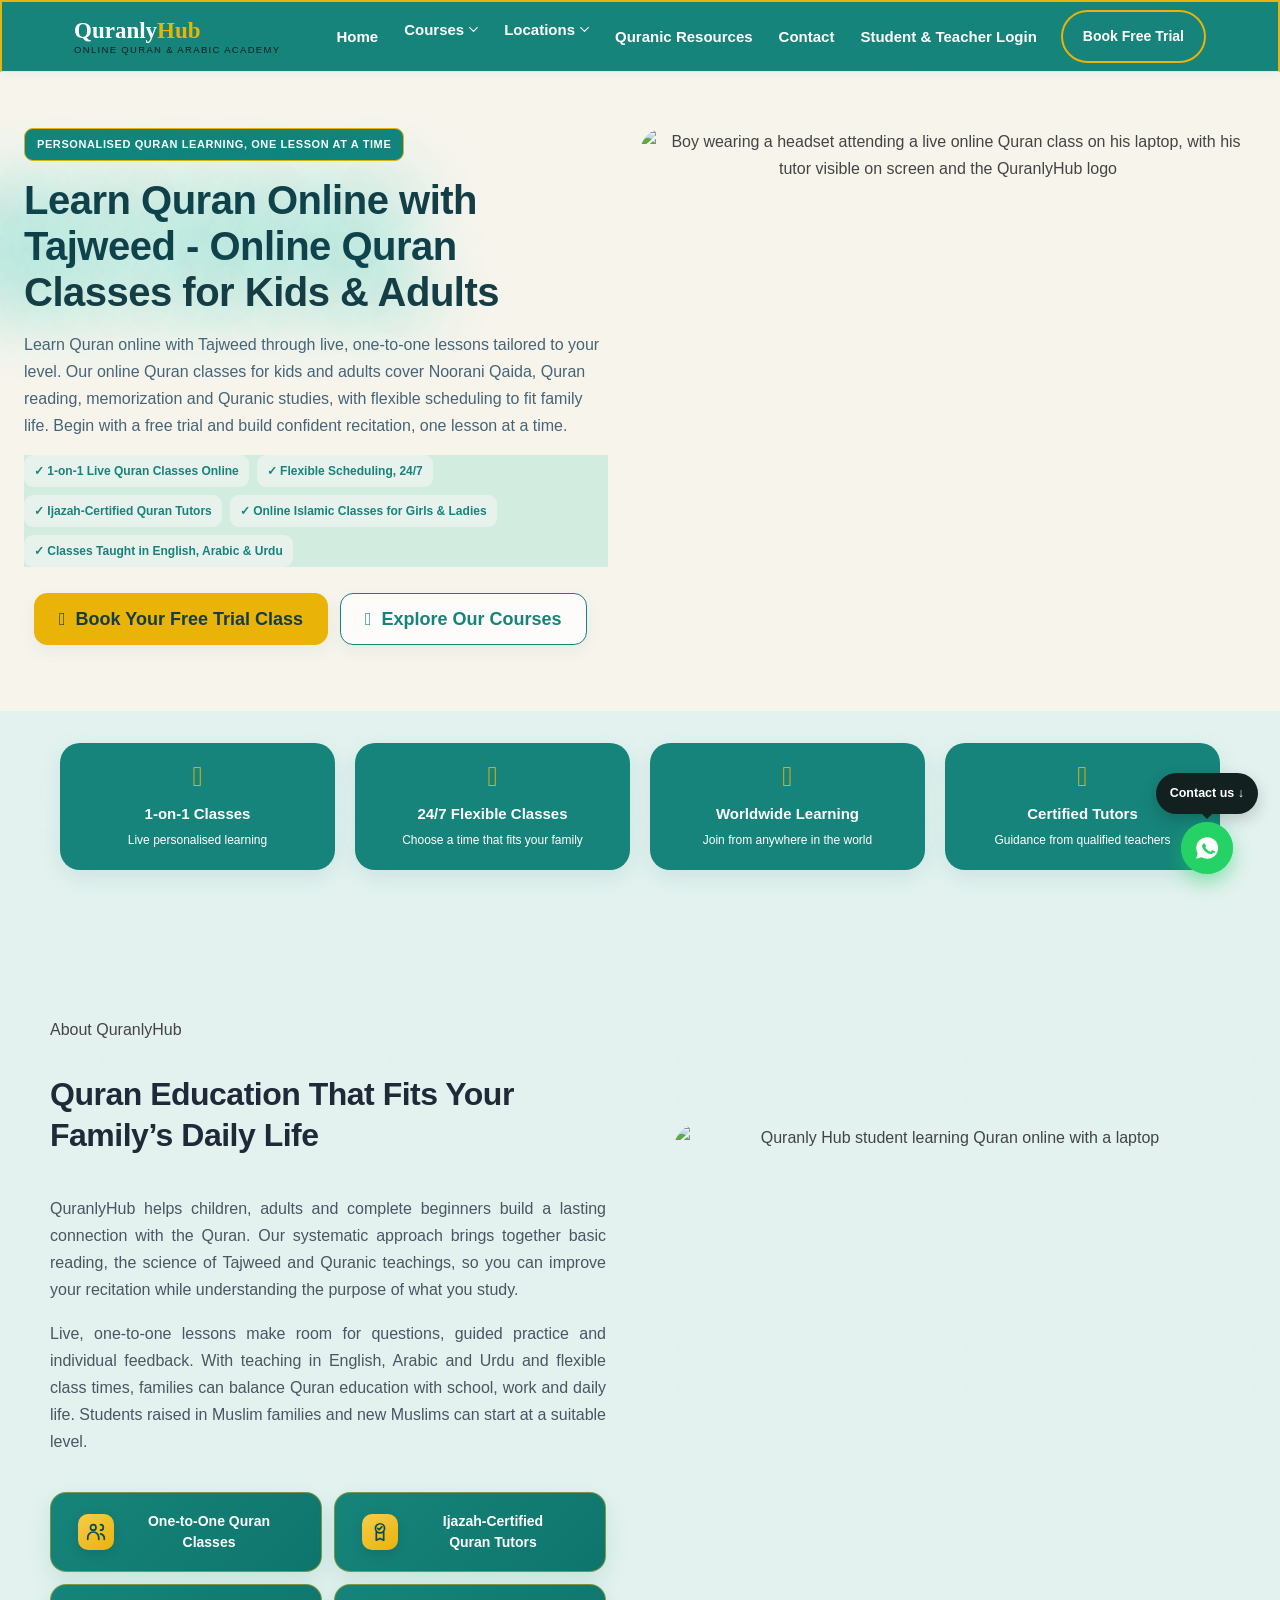
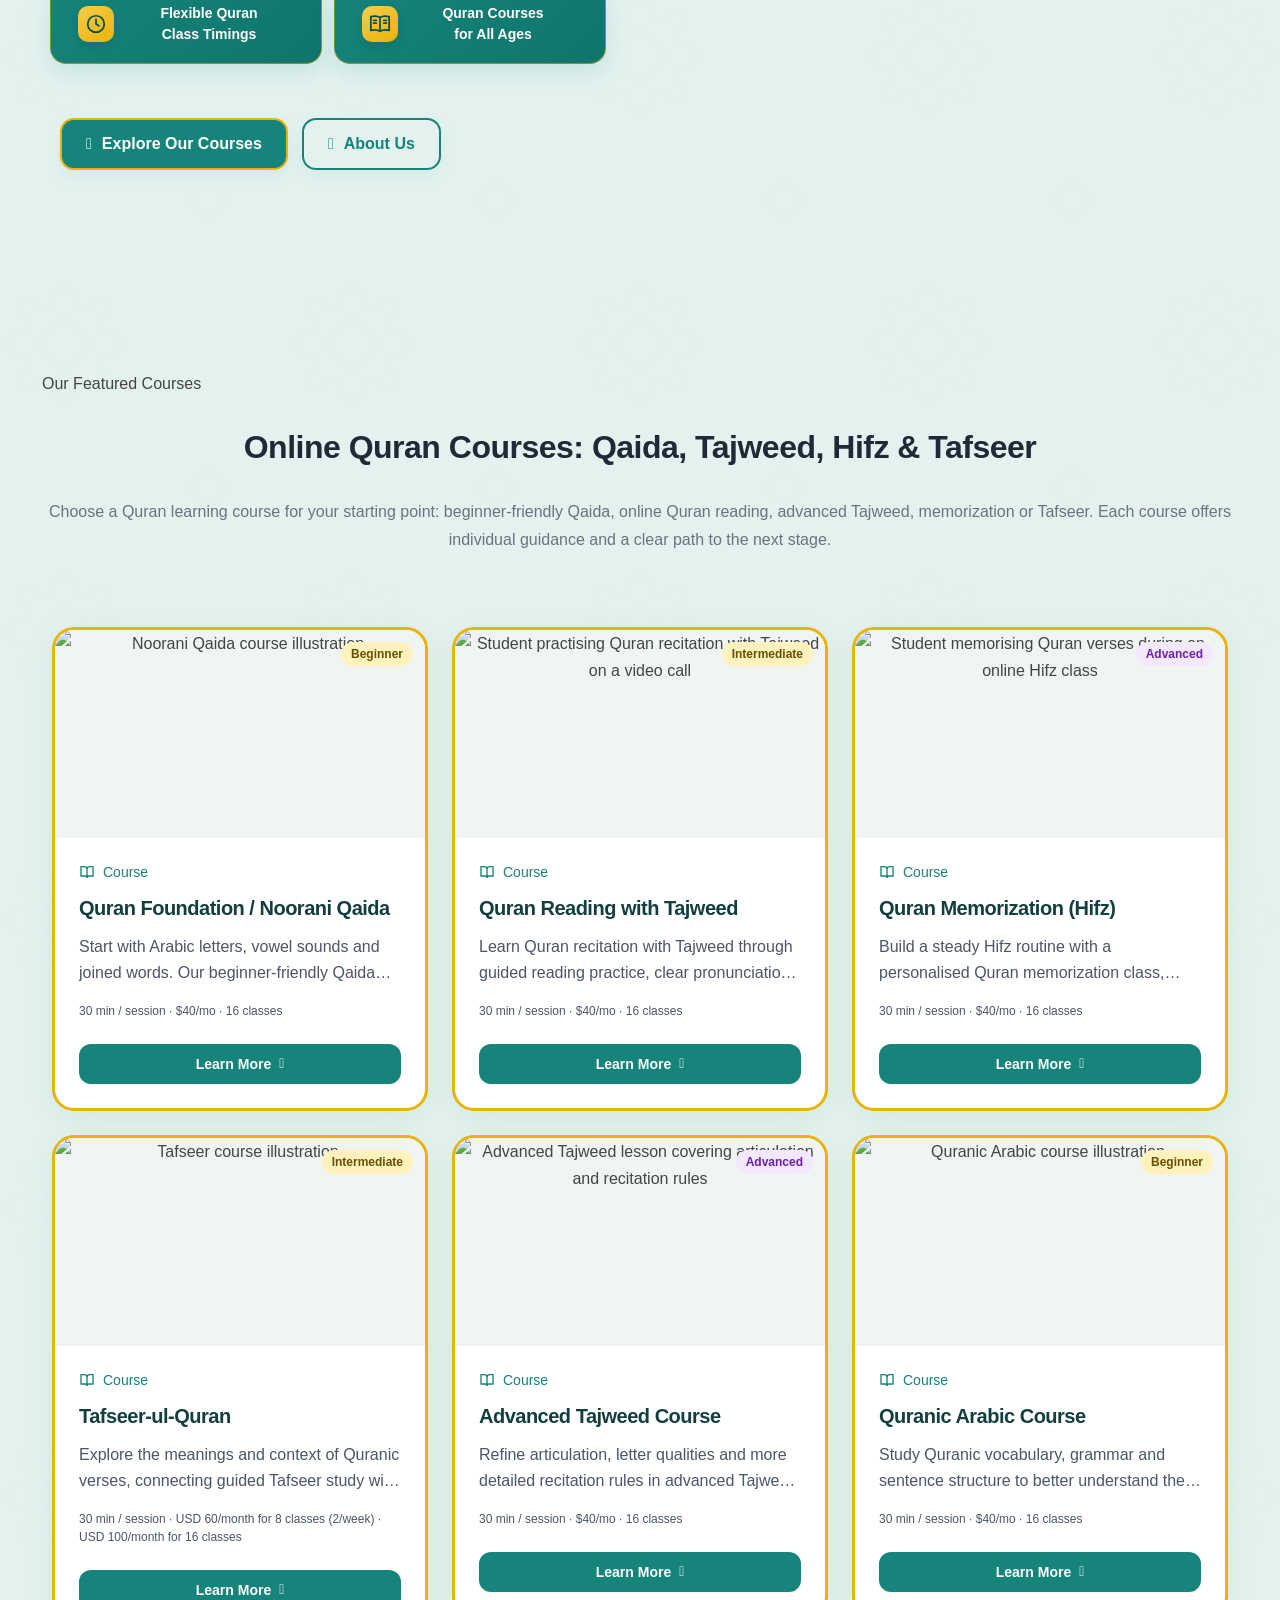
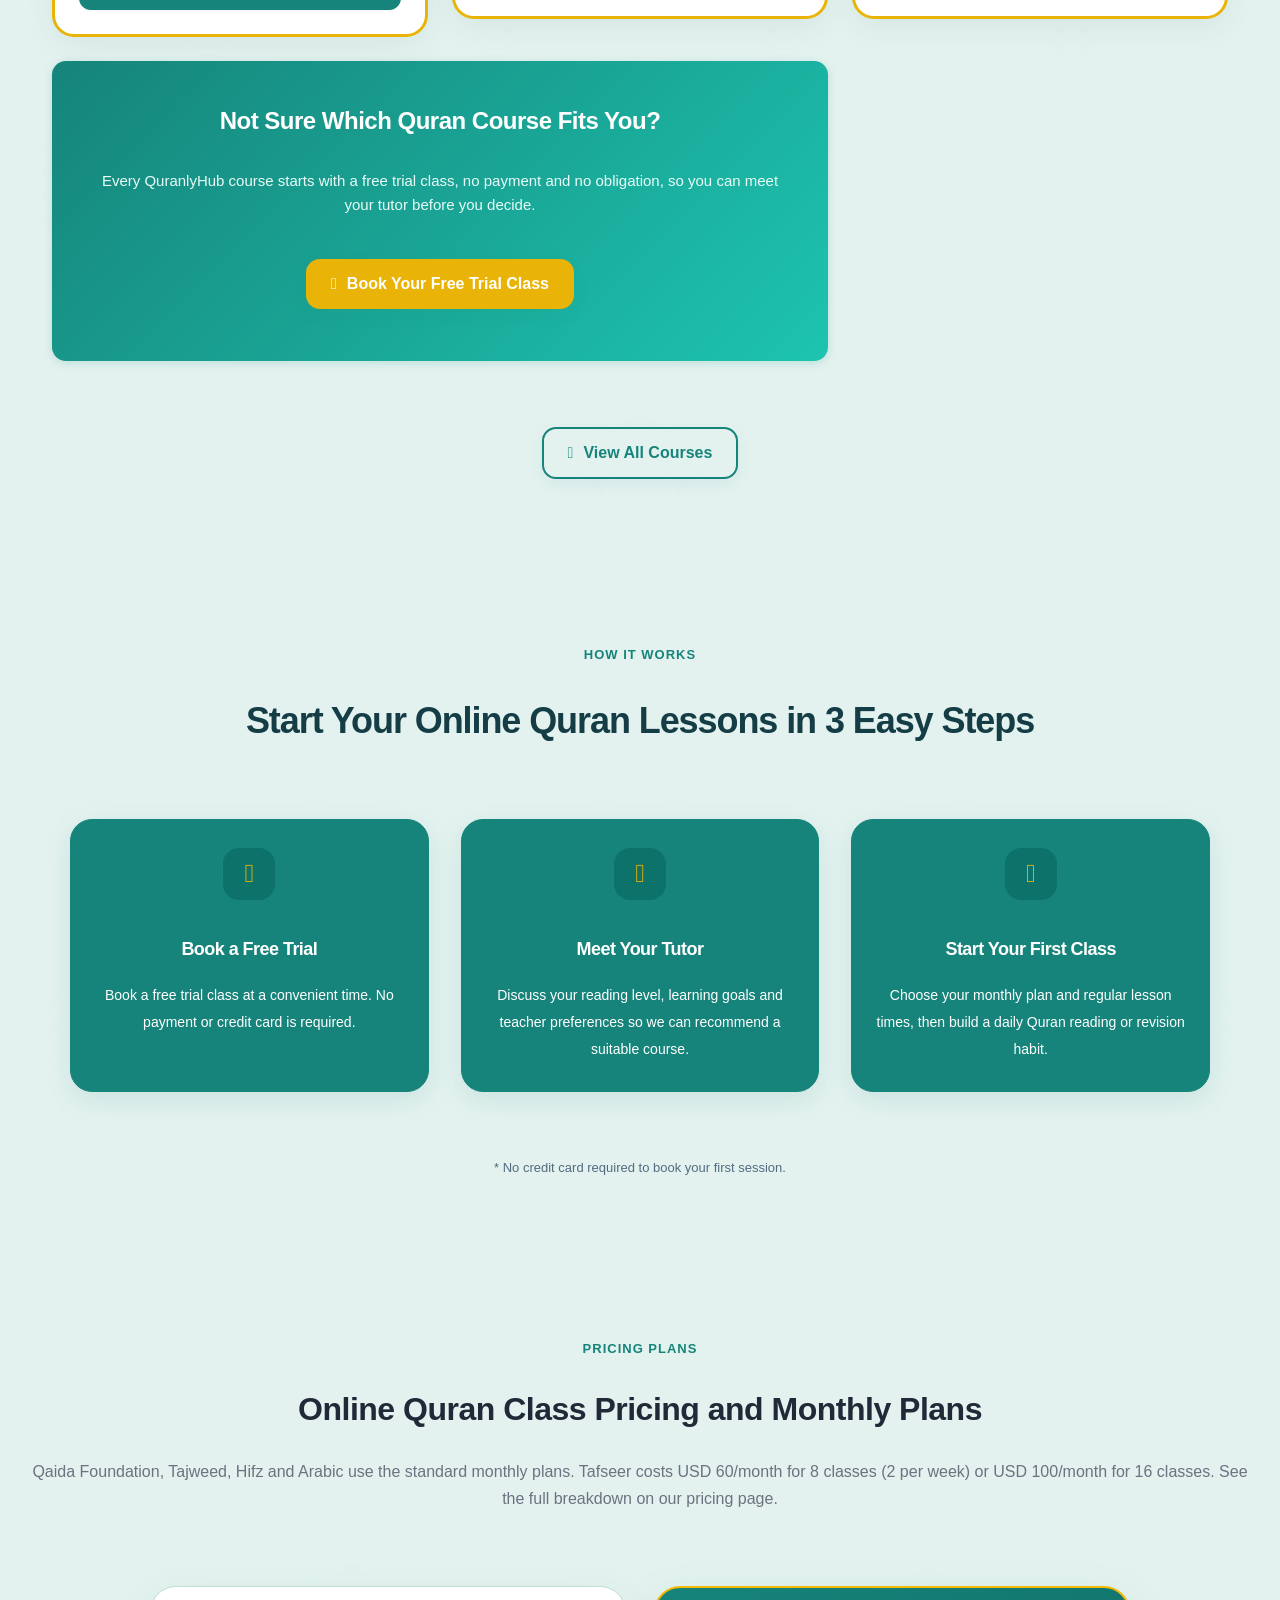
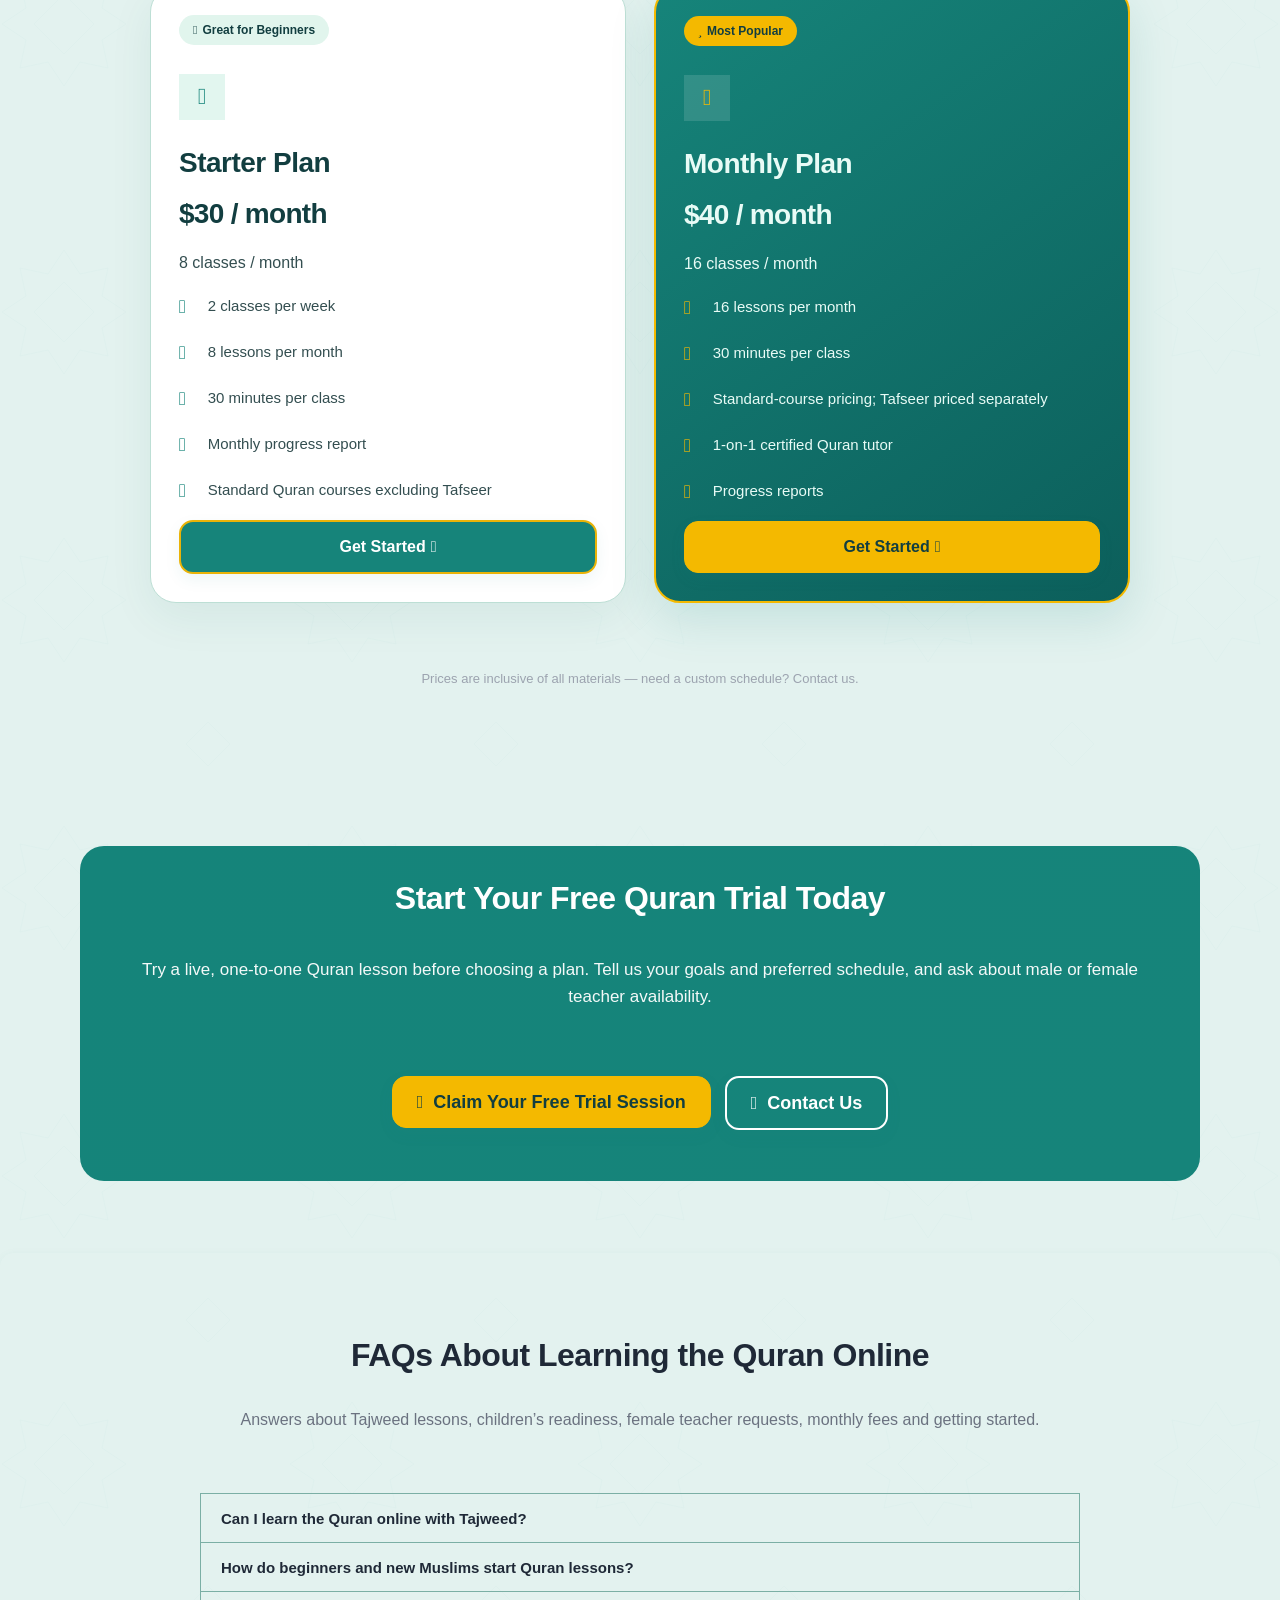
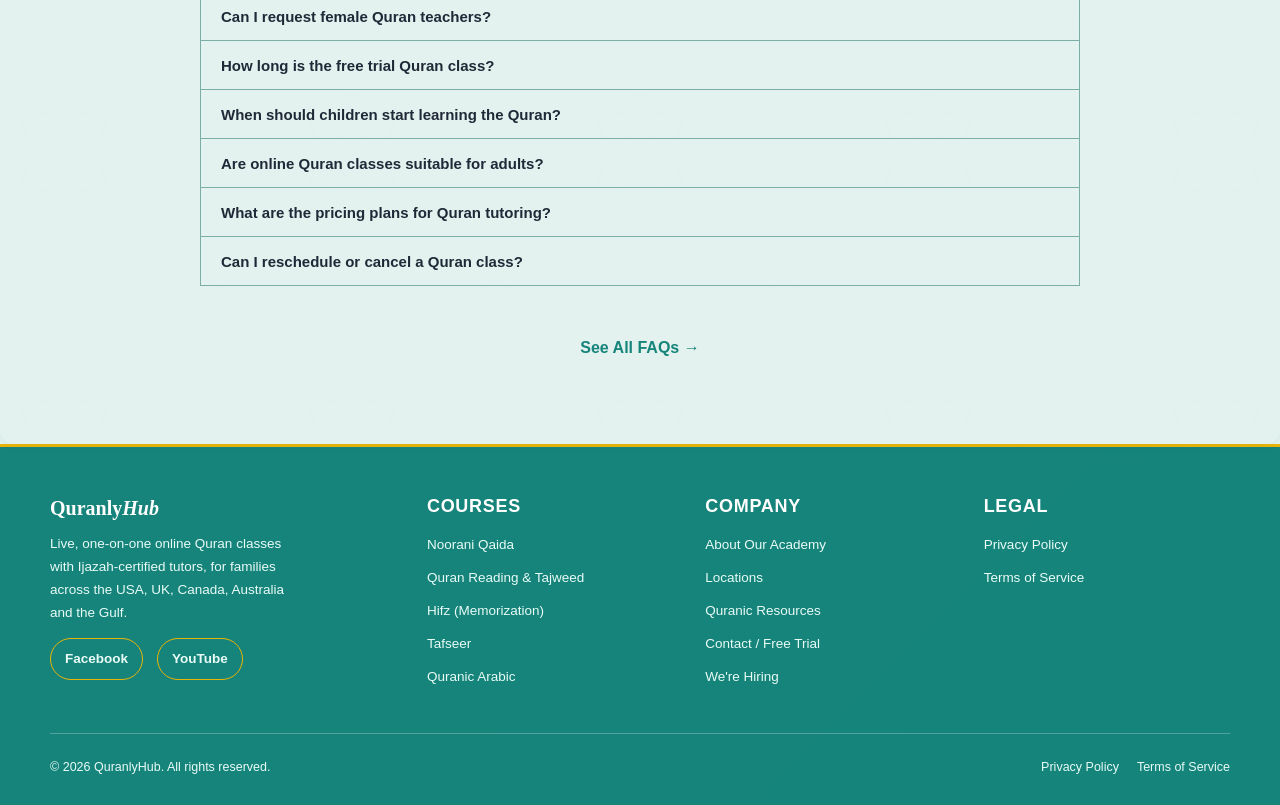
==== public/index.html @ efe5ec07 "Add QuranlyHub website ready for Cloudflare Pages" ====
<!DOCTYPE html><html lang="en-US" prefix="og: https://ogp.me/ns#"><head><meta charset="UTF-8"><link rel="preload" as="font" type="font/woff2" href="https://quranlyhub.com/wp-content/uploads/elementor/google-fonts/fonts/inter-6ab57b19.woff2" crossorigin><link rel="preload" as="font" type="font/woff2" href="https://quranlyhub.com/wp-content/uploads/elementor/google-fonts/fonts/manrope-bcbadccc.woff2" crossorigin><link rel="preload" as="font" type="font/woff2" href="https://quranlyhub.com/wp-content/uploads/elementor/google-fonts/fonts/playfairdisplay-61a96359.woff2" crossorigin><link rel="preconnect" href="https://fonts.googleapis.com">     <title>Learn Quran Online with Tajweed for Kids &amp; Adults | QuranlyHub</title><meta name="description" content="Learn Quran online with Tajweed through live, one-to-one lessons. Our online Quran classes for kids and adults offer flexible times and a free trial."/><meta name="robots" content="noindex, nofollow"/>  <link rel='dns-prefetch' href='//cdn-reach.hostinger.com' />   <link rel="https://api.w.org/" href="https://quranlyhub.com/wp-json/" /><meta name="generator" content="WordPress 7.0.7" /><link rel='shortlink' href='https://quranlyhub.com/' />
   
   <meta name="theme-color" content="#1bb0ce" /><meta name="msapplication-navbutton-color" content="#1bb0ce" /><meta name="apple-mobile-web-app-capable" content="yes"><meta name="apple-mobile-web-app-status-bar-style" content="black-translucent"><meta name="generator" content="Elementor 4.3.5; features: additional_custom_breakpoints; settings: css_print_method-external, google_font-disabled, font_display-swap">  <link rel="icon" href="https://quranlyhub.com/wp-content/uploads/2026/09/cropped-file_00000000810481fb97491a1fa5411663-32x32.png" sizes="32x32" /><link rel="icon" href="https://quranlyhub.com/wp-content/uploads/2026/09/cropped-file_00000000810481fb97491a1fa5411663-192x192.png" sizes="192x192" /><link rel="apple-touch-icon" href="https://quranlyhub.com/wp-content/uploads/2026/09/cropped-file_00000000810481fb97491a1fa5411663-180x180.png" /><meta name="msapplication-TileImage" content="https://quranlyhub.com/wp-content/uploads/2026/09/cropped-file_00000000810481fb97491a1fa5411663-270x270.png" /><meta name="viewport" content="width=device-width, initial-scale=1.0, viewport-fit=cover" /><meta name="theme-color" content="#16847A"><script src="original-interactions.js" defer></script><script src="interactions.js" defer></script><link rel="stylesheet" href="styles.css"></head><body id="top" class="home wp-singular page-template page-template-elementor_canvas page page-id-280 wp-theme-phlox eio-default ally-default elementor-default elementor-template-canvas elementor-kit-5 elementor-page elementor-page-280 phlox aux-dom-unready aux-full-width aux-resp aux-s-fhd aux-top-sticky  aux-page-animation-off"><main id="main"><div data-elementor-type="wp-page" data-elementor-id="280" class="elementor elementor-280"><div class="elementor-element elementor-element-83de953 qh-hero-restored-columns e-flex e-con-boxed e-con e-parent" data-id="83de953" data-element_type="container" data-e-type="container" data-settings="{&quot;background_background&quot;:&quot;classic&quot;}"><div class="e-con-inner"><div class="elementor-element elementor-element-1614e52 e-con-full qh-hero-copy-compact qh-hero-copy-restored e-flex e-con e-child" data-id="1614e52" data-element_type="container" data-e-type="container" data-settings="{&quot;background_background&quot;:&quot;classic&quot;}"><div class="elementor-element elementor-element-fd4e653 qh-eyebrow qh-hero-eyebrow-compact elementor-widget elementor-widget-text-editor" data-id="fd4e653" data-element_type="widget" data-e-type="widget" data-widget_type="text-editor.default"><p>Personalised Quran Learning, One Lesson at a Time</p></div><div class="elementor-element elementor-element-cbb0f34 qh-hero-title elementor-widget elementor-widget-heading" data-id="cbb0f34" data-element_type="widget" data-e-type="widget" data-widget_type="heading.default"><h1 class="elementor-heading-title elementor-size-default">Learn Quran Online with Tajweed - Online Quran Classes for Kids &amp; Adults</h1></div><div class="elementor-element elementor-element-4ddb3b9 qh-hero-description-compact elementor-widget elementor-widget-text-editor" data-id="4ddb3b9" data-element_type="widget" data-e-type="widget" data-widget_type="text-editor.default"><p>Learn Quran online with Tajweed through live, one-to-one lessons tailored to your level. Our online Quran classes for kids and adults cover Noorani Qaida, Quran reading, memorization and Quranic studies, with flexible scheduling to fit family life. Begin with a free trial and build confident recitation, one lesson at a time.</p></div><div class="elementor-element elementor-element-8a84978 qh-hero-perks-restored elementor-widget elementor-widget-text-editor" data-id="8a84978" data-element_type="widget" data-e-type="widget" data-widget_type="text-editor.default"><div class="qh-perks"><span>✓ 1-on-1 Live Quran Classes Online</span><span>✓ Flexible Scheduling, 24/7</span><span>✓ Ijazah-Certified Quran Tutors</span><span>✓ Online Islamic Classes for Girls &amp; Ladies</span><span>✓ Classes Taught in English, Arabic &amp; Urdu</span></div></div><div class="elementor-element elementor-element-2babbb9 e-con-full e-flex e-con e-child" data-id="2babbb9" data-element_type="container" data-e-type="container"><div class="elementor-element elementor-element-5ebcd3d elementor-mobile-align-justify qh-modern-button qh-gold-button elementor-mobile-align-justify elementor-widget elementor-widget-button" data-id="5ebcd3d" data-element_type="widget" data-e-type="widget" data-widget_type="button.default">
<a class="elementor-button elementor-button-link elementor-size-lg" href="#free-trial">
<span class="elementor-button-content-wrapper">
<span class="elementor-button-icon">
<i aria-hidden="true" class="fas fa-calendar-check"></i>			</span>
<span class="elementor-button-text">Book Your Free Trial Class</span>
</span>
</a></div><div class="elementor-element elementor-element-0a3eef4 elementor-mobile-align-justify qh-modern-button qh-outline-button elementor-mobile-align-justify elementor-widget elementor-widget-button" data-id="0a3eef4" data-element_type="widget" data-e-type="widget" data-widget_type="button.default">
<a class="elementor-button elementor-button-link elementor-size-lg" href="#courses">
<span class="elementor-button-content-wrapper">
<span class="elementor-button-icon">
<i aria-hidden="true" class="fas fa-book-open"></i>			</span>
<span class="elementor-button-text">Explore Our Courses</span>
</span>
</a></div></div></div><div class="elementor-element elementor-element-97e49a8 e-con-full qh-hero-image-restored e-flex e-con e-child" data-id="97e49a8" data-element_type="container" data-e-type="container" data-settings="{&quot;background_background&quot;:&quot;classic&quot;}"><div class="elementor-element elementor-element-1f15a33 elementor-widget elementor-widget-image" data-id="1f15a33" data-element_type="widget" data-e-type="widget" data-widget_type="image.default">
<img fetchpriority="high" width="1024" height="1024" src="https://quranlyhub.com/wp-content/uploads/2026/08/home-hero-quranlyhub-online-quran-academy-1024x1024.webp" class="attachment-large size-large wp-image-480" alt="Boy wearing a headset attending a live online Quran class on his laptop, with his tutor visible on screen and the QuranlyHub logo" srcset="https://quranlyhub.com/wp-content/uploads/2026/08/home-hero-quranlyhub-online-quran-academy-1024x1024.webp 1024w, https://quranlyhub.com/wp-content/uploads/2026/08/home-hero-quranlyhub-online-quran-academy-300x300.webp 300w, https://quranlyhub.com/wp-content/uploads/2026/08/home-hero-quranlyhub-online-quran-academy-150x150.webp 150w, https://quranlyhub.com/wp-content/uploads/2026/08/home-hero-quranlyhub-online-quran-academy-768x768.webp 768w" sizes="(max-width: 1024px) 100vw, 1024px" data-no-lazy="1" loading="eager" fetchpriority="high" decoding="async" /></div></div></div></div><div class="elementor-element elementor-element-26e7386 e-con-full qh-sky-section qh-sky-benefits qh-home-sky-backdrop qh-refined-canvas e-flex e-con e-parent" data-id="26e7386" data-element_type="container" data-e-type="container" data-settings="{&quot;background_background&quot;:&quot;classic&quot;}"><div class="elementor-element elementor-element-a400dd1 e-flex e-con-boxed e-con e-child" data-id="a400dd1" data-element_type="container" data-e-type="container"><div class="e-con-inner"><div class="elementor-element elementor-element-2f46fea e-con-full qh-sky-benefit e-flex e-con e-child" data-id="2f46fea" data-element_type="container" data-e-type="container" data-settings="{&quot;background_background&quot;:&quot;classic&quot;}"><div class="elementor-element elementor-element-bb280010 qh-sky-benefit-icon elementor-view-default elementor-position-block-start elementor-mobile-position-block-start elementor-widget elementor-widget-icon-box" data-id="bb280010" data-element_type="widget" data-e-type="widget" data-widget_type="icon-box.default"><div class="elementor-icon-box-wrapper"><div class="elementor-icon-box-icon">
<span  class="elementor-icon">
<i aria-hidden="true" class="far fa-user"></i>				</span></div><div class="elementor-icon-box-content"><div class="elementor-icon-box-title">
<span  >
1-on-1 Classes						</span></div><p class="elementor-icon-box-description">
Live personalised learning</p></div></div></div></div><div class="elementor-element elementor-element-2e037f9 e-con-full qh-sky-benefit e-flex e-con e-child" data-id="2e037f9" data-element_type="container" data-e-type="container" data-settings="{&quot;background_background&quot;:&quot;classic&quot;}"><div class="elementor-element elementor-element-bb280011 qh-sky-benefit-icon elementor-view-default elementor-position-block-start elementor-mobile-position-block-start elementor-widget elementor-widget-icon-box" data-id="bb280011" data-element_type="widget" data-e-type="widget" data-widget_type="icon-box.default"><div class="elementor-icon-box-wrapper"><div class="elementor-icon-box-icon">
<span  class="elementor-icon">
<i aria-hidden="true" class="far fa-clock"></i>				</span></div><div class="elementor-icon-box-content"><div class="elementor-icon-box-title">
<span  >
24/7 Flexible Classes						</span></div><p class="elementor-icon-box-description">
Choose a time that fits your family</p></div></div></div></div><div class="elementor-element elementor-element-e84fef7 e-con-full qh-sky-benefit e-flex e-con e-child" data-id="e84fef7" data-element_type="container" data-e-type="container" data-settings="{&quot;background_background&quot;:&quot;classic&quot;}"><div class="elementor-element elementor-element-bb280012 qh-sky-benefit-icon elementor-view-default elementor-position-block-start elementor-mobile-position-block-start elementor-widget elementor-widget-icon-box" data-id="bb280012" data-element_type="widget" data-e-type="widget" data-widget_type="icon-box.default"><div class="elementor-icon-box-wrapper"><div class="elementor-icon-box-icon">
<span  class="elementor-icon">
<i aria-hidden="true" class="fas fa-globe"></i>				</span></div><div class="elementor-icon-box-content"><div class="elementor-icon-box-title">
<span  >
Worldwide Learning						</span></div><p class="elementor-icon-box-description">
Join from anywhere in the world</p></div></div></div></div><div class="elementor-element elementor-element-da02a26 e-con-full qh-sky-benefit e-flex e-con e-child" data-id="da02a26" data-element_type="container" data-e-type="container" data-settings="{&quot;background_background&quot;:&quot;classic&quot;}"><div class="elementor-element elementor-element-bb280013 qh-sky-benefit-icon elementor-view-default elementor-position-block-start elementor-mobile-position-block-start elementor-widget elementor-widget-icon-box" data-id="bb280013" data-element_type="widget" data-e-type="widget" data-widget_type="icon-box.default"><div class="elementor-icon-box-wrapper"><div class="elementor-icon-box-icon">
<span  class="elementor-icon">
<i aria-hidden="true" class="fas fa-award"></i>				</span></div><div class="elementor-icon-box-content"><div class="elementor-icon-box-title">
<span  >
Certified Tutors						</span></div><p class="elementor-icon-box-description">
Guidance from qualified teachers</p></div></div></div></div></div></div></div><div class="elementor-element elementor-element-ab5d9fa e-con-full qh-home-sky-backdrop qh-refined-canvas e-flex e-con e-parent" data-id="ab5d9fa" data-element_type="container" data-e-type="container" id="about" data-settings="{&quot;background_background&quot;:&quot;classic&quot;}"><div class="elementor-element elementor-element-b3f5336 e-flex e-con-boxed e-con e-child" data-id="b3f5336" data-element_type="container" data-e-type="container"><div class="e-con-inner"><div class="elementor-element elementor-element-6e6d540 e-flex e-con-boxed e-con e-child" data-id="6e6d540" data-element_type="container" data-e-type="container"><div class="e-con-inner"><div class="elementor-element elementor-element-ca35481 e-con-full e-flex e-con e-child" data-id="ca35481" data-element_type="container" data-e-type="container"><div class="elementor-element elementor-element-5be04b1 elementor-widget elementor-widget-text-editor" data-id="5be04b1" data-element_type="widget" data-e-type="widget" data-widget_type="text-editor.default">
About QuranlyHub</div><div class="elementor-element elementor-element-4cda46e elementor-widget elementor-widget-heading" data-id="4cda46e" data-element_type="widget" data-e-type="widget" data-widget_type="heading.default"><h2 class="elementor-heading-title elementor-size-default">Quran Education That Fits Your Family’s Daily Life</h2></div><div class="elementor-element elementor-element-7627eb3 elementor-widget elementor-widget-text-editor" data-id="7627eb3" data-element_type="widget" data-e-type="widget" data-widget_type="text-editor.default"><p>QuranlyHub helps children, adults and complete beginners build a lasting connection with the Quran. Our systematic approach brings together basic reading, the science of Tajweed and Quranic teachings, so you can improve your recitation while understanding the purpose of what you study.</p><p>Live, one-to-one lessons make room for questions, guided practice and individual feedback. With teaching in English, Arabic and Urdu and flexible class times, families can balance Quran education with school, work and daily life. Students raised in Muslim families and new Muslims can start at a suitable level.</p></div><div class="elementor-element elementor-element-ea434cc qh-about-perks elementor-icon-list--layout-traditional elementor-list-item-link-full_width elementor-widget elementor-widget-icon-list" data-id="ea434cc" data-element_type="widget" data-e-type="widget" data-widget_type="icon-list.default"><ul class="elementor-icon-list-items"><li class="elementor-icon-list-item">
<span class="elementor-icon-list-icon">
<i aria-hidden="true" class="fas fa-user-friends"></i>						</span>
<span class="elementor-icon-list-text">One-to-One Quran<br>Classes</span></li><li class="elementor-icon-list-item">
<span class="elementor-icon-list-icon">
<i aria-hidden="true" class="fas fa-award"></i>						</span>
<span class="elementor-icon-list-text">Ijazah-Certified<br>Quran Tutors</span></li><li class="elementor-icon-list-item">
<span class="elementor-icon-list-icon">
<i aria-hidden="true" class="far fa-clock"></i>						</span>
<span class="elementor-icon-list-text">Flexible Quran<br>Class Timings</span></li><li class="elementor-icon-list-item">
<span class="elementor-icon-list-icon">
<i aria-hidden="true" class="fas fa-book-open"></i>						</span>
<span class="elementor-icon-list-text">Quran Courses<br>for All Ages</span></li></ul></div><div class="elementor-element elementor-element-c51fc7b e-flex e-con-boxed e-con e-child" data-id="c51fc7b" data-element_type="container" data-e-type="container"><div class="e-con-inner"><div class="elementor-element elementor-element-231436f elementor-mobile-align-justify qh-modern-button elementor-mobile-align-justify elementor-widget elementor-widget-button" data-id="231436f" data-element_type="widget" data-e-type="widget" data-widget_type="button.default">
<a class="elementor-button elementor-button-link elementor-size-md" href="#courses">
<span class="elementor-button-content-wrapper">
<span class="elementor-button-icon">
<i aria-hidden="true" class="fas fa-book-open"></i>			</span>
<span class="elementor-button-text">Explore Our Courses</span>
</span>
</a></div><div class="elementor-element elementor-element-13065b9 elementor-mobile-align-justify qh-modern-button elementor-mobile-align-justify elementor-widget elementor-widget-button" data-id="13065b9" data-element_type="widget" data-e-type="widget" data-widget_type="button.default">
<a class="elementor-button elementor-button-link elementor-size-md" href="#about">
<span class="elementor-button-content-wrapper">
<span class="elementor-button-icon">
<i aria-hidden="true" class="fas fa-info-circle"></i>			</span>
<span class="elementor-button-text">About Us</span>
</span>
</a></div></div></div></div><div class="elementor-element elementor-element-86755f5 e-con-full e-flex e-con e-child" data-id="86755f5" data-element_type="container" data-e-type="container"><div class="elementor-element elementor-element-3ab1e33 elementor-widget elementor-widget-image" data-id="3ab1e33" data-element_type="widget" data-e-type="widget" data-widget_type="image.default">
<img decoding="async" width="1024" height="1024" class="attachment-large size-large wp-image-302" alt="Quranly Hub student learning Quran online with a laptop"  src="https://quranlyhub.com/wp-content/uploads/2026/08/mission-student-portrait-1024x1024.webp"  srcset="https://quranlyhub.com/wp-content/uploads/2026/08/mission-student-portrait-1024x1024.webp 1024w, https://quranlyhub.com/wp-content/uploads/2026/08/mission-student-portrait-300x300.webp 300w, https://quranlyhub.com/wp-content/uploads/2026/08/mission-student-portrait-150x150.webp 150w, https://quranlyhub.com/wp-content/uploads/2026/08/mission-student-portrait-768x768.webp 768w"  sizes="(max-width: 1024px) 100vw, 1024px" /></div></div></div></div></div></div></div><div class="elementor-element elementor-element-4b2845d e-con-full qh-home-sky-backdrop qh-refined-canvas e-flex e-con e-parent" data-id="4b2845d" data-element_type="container" data-e-type="container" id="courses" data-settings="{&quot;background_background&quot;:&quot;classic&quot;}"><div class="elementor-element elementor-element-7025137 e-flex e-con-boxed e-con e-child" data-id="7025137" data-element_type="container" data-e-type="container"><div class="e-con-inner"><div class="elementor-element elementor-element-d2b3333 elementor-widget elementor-widget-text-editor" data-id="d2b3333" data-element_type="widget" data-e-type="widget" data-widget_type="text-editor.default">
Our Featured Courses</div><div class="elementor-element elementor-element-28b4ea0 elementor-widget elementor-widget-heading" data-id="28b4ea0" data-element_type="widget" data-e-type="widget" data-widget_type="heading.default"><h2 class="elementor-heading-title elementor-size-default">Online Quran Courses: Qaida, Tajweed, Hifz &amp; Tafseer</h2></div><div class="elementor-element elementor-element-8698944 elementor-widget elementor-widget-text-editor" data-id="8698944" data-element_type="widget" data-e-type="widget" data-widget_type="text-editor.default">
Choose a Quran learning course for your starting point: beginner-friendly Qaida, online Quran reading, advanced Tajweed, memorization or Tafseer. Each course offers individual guidance and a clear path to the next stage.</div><div class="elementor-element elementor-element-904604b e-con-full qh-course-grid e-flex e-con e-child" data-id="904604b" data-element_type="container" data-e-type="container"><div class="elementor-element elementor-element-36b7d03 e-con-full qh-course-card e-flex e-con e-child" data-id="36b7d03" data-element_type="container" data-e-type="container" data-settings="{&quot;background_background&quot;:&quot;classic&quot;}"><div class="elementor-element elementor-element-gpqhbtvm e-con-full qh-course-media e-flex e-con e-child" data-id="gpqhbtvm" data-element_type="container" data-e-type="container"><div class="elementor-element elementor-element-e9f8ed6 qh-course-photo elementor-widget elementor-widget-image" data-id="e9f8ed6" data-element_type="widget" data-e-type="widget" data-widget_type="image.default">
<img decoding="async" width="1536" height="1024" class="attachment-full size-full wp-image-1415" alt="Noorani Qaida course illustration"  src="https://quranlyhub.com/wp-content/uploads/2026/10/qh-uae-course-noorani-qaida.webp" /></div><div class="elementor-element elementor-element-4f70faf qh-course-badge elementor-widget elementor-widget-text-editor" data-id="4f70faf" data-element_type="widget" data-e-type="widget" data-widget_type="text-editor.default"><p style="margin:0 0 8px 0;color:#16847a;font-size:12px;font-weight:700;text-transform:uppercase;letter-spacing:0.5px;">Beginner</p></div></div><div class="elementor-element elementor-element-6e93a5a e-con-full qh-course-body e-flex e-con e-child" data-id="6e93a5a" data-element_type="container" data-e-type="container"><div class="elementor-element elementor-element-bfc00001 qh-course-label elementor-widget elementor-widget-text-editor" data-id="bfc00001" data-element_type="widget" data-e-type="widget" data-widget_type="text-editor.default"><p><svg viewBox="0 0 24 24" fill="none" stroke="currentColor" stroke-width="2" aria-hidden="true"><path d="M12 7v14M3 18V4h5a4 4 0 0 1 4 4 4 4 0 0 1 4-4h5v14h-6a3 3 0 0 0-3 3 3 3 0 0 0-3-3H3Z"/></svg>Course</p></div><div class="elementor-element elementor-element-f2bd7d4 qh-course-title elementor-widget elementor-widget-heading" data-id="f2bd7d4" data-element_type="widget" data-e-type="widget" data-widget_type="heading.default"><h3 class="elementor-heading-title elementor-size-default">Quran Foundation / Noorani Qaida</h3></div><div class="elementor-element elementor-element-d82d9c6 qh-course-description elementor-widget elementor-widget-text-editor" data-id="d82d9c6" data-element_type="widget" data-e-type="widget" data-widget_type="text-editor.default">
Start with Arabic letters, vowel sounds and joined words. Our beginner-friendly Qaida lessons build the foundation for accurate Quran reading.</div><div class="elementor-element elementor-element-3316b58 qh-course-meta elementor-widget elementor-widget-text-editor" data-id="3316b58" data-element_type="widget" data-e-type="widget" data-widget_type="text-editor.default">
30 min / session · $40/mo · 16 classes</div><div class="elementor-element elementor-element-93d9fd2 elementor-mobile-align-justify qh-course-button qh-modern-button elementor-align-justify elementor-mobile-align-justify elementor-widget elementor-widget-button" data-id="93d9fd2" data-element_type="widget" data-e-type="widget" data-widget_type="button.default">
<a aria-label="Learn more about the Noorani Qaida course" class="elementor-button elementor-button-link elementor-size-md" href="https://quranlyhub.com/services/noorani-qaida/">
<span class="elementor-button-content-wrapper">
<span class="elementor-button-icon">
<i aria-hidden="true" class="fas fa-arrow-right"></i>			</span>
<span class="elementor-button-text">Learn More<span class="qh-visually-hidden"> about the Noorani Qaida course</span></span>
</span>
</a></div></div></div><div class="elementor-element elementor-element-f319dc8 e-con-full qh-course-card e-flex e-con e-child" data-id="f319dc8" data-element_type="container" data-e-type="container" data-settings="{&quot;background_background&quot;:&quot;classic&quot;}"><div class="elementor-element elementor-element-moifhopf e-con-full qh-course-media e-flex e-con e-child" data-id="moifhopf" data-element_type="container" data-e-type="container"><div class="elementor-element elementor-element-d79357d qh-course-photo elementor-widget elementor-widget-image" data-id="d79357d" data-element_type="widget" data-e-type="widget" data-widget_type="image.default">
<img decoding="async" width="1586" height="992" class="attachment-full size-full wp-image-305" alt="Student practising Quran recitation with Tajweed on a video call"  src="https://quranlyhub.com/wp-content/uploads/2026/08/course-tajweed-reading.webp"  srcset="https://quranlyhub.com/wp-content/uploads/2026/08/course-tajweed-reading.webp 1586w, https://quranlyhub.com/wp-content/uploads/2026/08/course-tajweed-reading-1536x961.webp 1536w"  sizes="(max-width: 1586px) 100vw, 1586px" /></div><div class="elementor-element elementor-element-211a4e7 qh-course-badge elementor-widget elementor-widget-text-editor" data-id="211a4e7" data-element_type="widget" data-e-type="widget" data-widget_type="text-editor.default"><p style="margin: 0 0 8px 0; color: #16847a; font-size: 12px; font-weight: bold; text-transform: uppercase; letter-spacing: 0.5px;">Intermediate</p></div></div><div class="elementor-element elementor-element-2131603 e-con-full qh-course-body e-flex e-con e-child" data-id="2131603" data-element_type="container" data-e-type="container"><div class="elementor-element elementor-element-bfc00002 qh-course-label elementor-widget elementor-widget-text-editor" data-id="bfc00002" data-element_type="widget" data-e-type="widget" data-widget_type="text-editor.default"><p><svg viewBox="0 0 24 24" fill="none" stroke="currentColor" stroke-width="2" aria-hidden="true"><path d="M12 7v14M3 18V4h5a4 4 0 0 1 4 4 4 4 0 0 1 4-4h5v14h-6a3 3 0 0 0-3 3 3 3 0 0 0-3-3H3Z"/></svg>Course</p></div><div class="elementor-element elementor-element-de991aa qh-course-title elementor-widget elementor-widget-heading" data-id="de991aa" data-element_type="widget" data-e-type="widget" data-widget_type="heading.default"><h3 class="elementor-heading-title elementor-size-default">Quran Reading with Tajweed</h3></div><div class="elementor-element elementor-element-7d78b4b qh-course-description elementor-widget elementor-widget-text-editor" data-id="7d78b4b" data-element_type="widget" data-e-type="widget" data-widget_type="text-editor.default">
Learn Quran recitation with Tajweed through guided reading practice, clear pronunciation and correction of common mistakes.</div><div class="elementor-element elementor-element-f258e76 qh-course-meta elementor-widget elementor-widget-text-editor" data-id="f258e76" data-element_type="widget" data-e-type="widget" data-widget_type="text-editor.default">
30 min / session · $40/mo · 16 classes</div><div class="elementor-element elementor-element-44e686c elementor-mobile-align-justify qh-course-button qh-modern-button elementor-align-justify elementor-mobile-align-justify elementor-widget elementor-widget-button" data-id="44e686c" data-element_type="widget" data-e-type="widget" data-widget_type="button.default">
<a aria-label="Learn more about the Quran Reading and Tajweed course" class="elementor-button elementor-button-link elementor-size-md" href="https://quranlyhub.com/services/quran-reading-tajweed/">
<span class="elementor-button-content-wrapper">
<span class="elementor-button-icon">
<i aria-hidden="true" class="fas fa-arrow-right"></i>			</span>
<span class="elementor-button-text">Learn More<span class="qh-visually-hidden"> about the Quran Reading and Tajweed course</span></span>
</span>
</a></div></div></div><div class="elementor-element elementor-element-ba36c44 e-con-full qh-course-card e-flex e-con e-child" data-id="ba36c44" data-element_type="container" data-e-type="container" data-settings="{&quot;background_background&quot;:&quot;classic&quot;}"><div class="elementor-element elementor-element-xkfa1zv3 e-con-full qh-course-media e-flex e-con e-child" data-id="xkfa1zv3" data-element_type="container" data-e-type="container"><div class="elementor-element elementor-element-e727465 qh-course-photo elementor-widget elementor-widget-image" data-id="e727465" data-element_type="widget" data-e-type="widget" data-widget_type="image.default">
<img loading="lazy" decoding="async" width="1535" height="1024" class="attachment-full size-full wp-image-306" alt="Student memorising Quran verses during an online Hifz class"  src="https://quranlyhub.com/wp-content/uploads/2026/08/course-hifz-memorization.webp" /></div><div class="elementor-element elementor-element-4afe950 qh-course-badge qh-level-advanced elementor-widget elementor-widget-text-editor" data-id="4afe950" data-element_type="widget" data-e-type="widget" data-widget_type="text-editor.default"><p style="margin:0 0 8px 0;color:#16847a;font-size:12px;font-weight:700;text-transform:uppercase;letter-spacing:0.5px;">Advanced</p></div></div><div class="elementor-element elementor-element-ebb677d e-con-full qh-course-body e-flex e-con e-child" data-id="ebb677d" data-element_type="container" data-e-type="container"><div class="elementor-element elementor-element-bfc00003 qh-course-label elementor-widget elementor-widget-text-editor" data-id="bfc00003" data-element_type="widget" data-e-type="widget" data-widget_type="text-editor.default"><p><svg viewBox="0 0 24 24" fill="none" stroke="currentColor" stroke-width="2" aria-hidden="true"><path d="M12 7v14M3 18V4h5a4 4 0 0 1 4 4 4 4 0 0 1 4-4h5v14h-6a3 3 0 0 0-3 3 3 3 0 0 0-3-3H3Z"/></svg>Course</p></div><div class="elementor-element elementor-element-9d3cce1 qh-course-title elementor-widget elementor-widget-heading" data-id="9d3cce1" data-element_type="widget" data-e-type="widget" data-widget_type="heading.default"><h3 class="elementor-heading-title elementor-size-default">Quran Memorization (Hifz)</h3></div><div class="elementor-element elementor-element-be753e9 qh-course-description elementor-widget elementor-widget-text-editor" data-id="be753e9" data-element_type="widget" data-e-type="widget" data-widget_type="text-editor.default">
Build a steady Hifz routine with a personalised Quran memorization class, manageable targets and regular revision to support retention.</div><div class="elementor-element elementor-element-83d1a56 qh-course-meta elementor-widget elementor-widget-text-editor" data-id="83d1a56" data-element_type="widget" data-e-type="widget" data-widget_type="text-editor.default">
30 min / session · $40/mo · 16 classes</div><div class="elementor-element elementor-element-5c65ea2 elementor-mobile-align-justify qh-course-button qh-modern-button elementor-align-justify elementor-mobile-align-justify elementor-widget elementor-widget-button" data-id="5c65ea2" data-element_type="widget" data-e-type="widget" data-widget_type="button.default">
<a aria-label="Learn more about the Quran Memorization (Hifz) course" class="elementor-button elementor-button-link elementor-size-md" href="https://quranlyhub.com/services/quran-memorization-hifz/">
<span class="elementor-button-content-wrapper">
<span class="elementor-button-icon">
<i aria-hidden="true" class="fas fa-arrow-right"></i>			</span>
<span class="elementor-button-text">Learn More<span class="qh-visually-hidden"> about the Quran Memorization (Hifz) course</span></span>
</span>
</a></div></div></div><div class="elementor-element elementor-element-2ae0555 e-con-full qh-course-card e-flex e-con e-child" data-id="2ae0555" data-element_type="container" data-e-type="container" data-settings="{&quot;background_background&quot;:&quot;classic&quot;}"><div class="elementor-element elementor-element-yoli2hgf e-con-full qh-course-media e-flex e-con e-child" data-id="yoli2hgf" data-element_type="container" data-e-type="container"><div class="elementor-element elementor-element-be34c33 qh-course-photo elementor-widget elementor-widget-image" data-id="be34c33" data-element_type="widget" data-e-type="widget" data-widget_type="image.default">
<img loading="lazy" decoding="async" width="1536" height="1024" class="attachment-full size-full wp-image-1419" alt="Tafseer course illustration"  src="https://quranlyhub.com/wp-content/uploads/2026/10/qh-uae-course-tafseer.webp" /></div><div class="elementor-element elementor-element-e0aab04 qh-course-badge elementor-widget elementor-widget-text-editor" data-id="e0aab04" data-element_type="widget" data-e-type="widget" data-widget_type="text-editor.default"><p style="margin:0 0 8px 0;color:#16847a;font-size:12px;font-weight:700;text-transform:uppercase;letter-spacing:0.5px;">Intermediate</p></div></div><div class="elementor-element elementor-element-ef8bed6 e-con-full qh-course-body e-flex e-con e-child" data-id="ef8bed6" data-element_type="container" data-e-type="container"><div class="elementor-element elementor-element-bfc00004 qh-course-label elementor-widget elementor-widget-text-editor" data-id="bfc00004" data-element_type="widget" data-e-type="widget" data-widget_type="text-editor.default"><p><svg viewBox="0 0 24 24" fill="none" stroke="currentColor" stroke-width="2" aria-hidden="true"><path d="M12 7v14M3 18V4h5a4 4 0 0 1 4 4 4 4 0 0 1 4-4h5v14h-6a3 3 0 0 0-3 3 3 3 0 0 0-3-3H3Z"/></svg>Course</p></div><div class="elementor-element elementor-element-3987c66 qh-course-title elementor-widget elementor-widget-heading" data-id="3987c66" data-element_type="widget" data-e-type="widget" data-widget_type="heading.default"><h3 class="elementor-heading-title elementor-size-default">Tafseer-ul-Quran</h3></div><div class="elementor-element elementor-element-b01e83f qh-course-description elementor-widget elementor-widget-text-editor" data-id="b01e83f" data-element_type="widget" data-e-type="widget" data-widget_type="text-editor.default">
Explore the meanings and context of Quranic verses, connecting guided Tafseer study with reflection on Islamic principles and daily life.</div><div class="elementor-element elementor-element-c2faf1e qh-course-meta elementor-widget elementor-widget-text-editor" data-id="c2faf1e" data-element_type="widget" data-e-type="widget" data-widget_type="text-editor.default">
30 min / session · USD 60/month for 8 classes (2/week) · USD 100/month for 16 classes</div><div class="elementor-element elementor-element-df8168c elementor-mobile-align-justify qh-course-button qh-modern-button elementor-align-justify elementor-mobile-align-justify elementor-widget elementor-widget-button" data-id="df8168c" data-element_type="widget" data-e-type="widget" data-widget_type="button.default">
<a aria-label="Learn more about Tafseer classes" class="elementor-button elementor-button-link elementor-size-md" href="https://quranlyhub.com/services/tafseer/">
<span class="elementor-button-content-wrapper">
<span class="elementor-button-icon">
<i aria-hidden="true" class="fas fa-arrow-right"></i>			</span>
<span class="elementor-button-text">Learn More<span class="qh-visually-hidden"> about Tafseer classes</span></span>
</span>
</a></div></div></div><div class="elementor-element elementor-element-b224b70 e-con-full qh-course-card e-flex e-con e-child" data-id="b224b70" data-element_type="container" data-e-type="container" data-settings="{&quot;background_background&quot;:&quot;classic&quot;}"><div class="elementor-element elementor-element-yxxqbiw4 e-con-full qh-course-media e-flex e-con e-child" data-id="yxxqbiw4" data-element_type="container" data-e-type="container"><div class="elementor-element elementor-element-1a6e742 qh-course-photo elementor-widget elementor-widget-image" data-id="1a6e742" data-element_type="widget" data-e-type="widget" data-widget_type="image.default">
<img loading="lazy" decoding="async" width="1535" height="1024" class="attachment-full size-full wp-image-308" alt="Advanced Tajweed lesson covering articulation and recitation rules"  src="https://quranlyhub.com/wp-content/uploads/2026/08/course-advanced-tajweed.webp" /></div><div class="elementor-element elementor-element-b76cfae qh-course-badge qh-level-advanced elementor-widget elementor-widget-text-editor" data-id="b76cfae" data-element_type="widget" data-e-type="widget" data-widget_type="text-editor.default"><p style="margin:0 0 8px 0;color:#16847a;font-size:12px;font-weight:700;text-transform:uppercase;letter-spacing:0.5px;">Advanced</p></div></div><div class="elementor-element elementor-element-e590956 e-con-full qh-course-body e-flex e-con e-child" data-id="e590956" data-element_type="container" data-e-type="container"><div class="elementor-element elementor-element-bfc00005 qh-course-label elementor-widget elementor-widget-text-editor" data-id="bfc00005" data-element_type="widget" data-e-type="widget" data-widget_type="text-editor.default"><p><svg viewBox="0 0 24 24" fill="none" stroke="currentColor" stroke-width="2" aria-hidden="true"><path d="M12 7v14M3 18V4h5a4 4 0 0 1 4 4 4 4 0 0 1 4-4h5v14h-6a3 3 0 0 0-3 3 3 3 0 0 0-3-3H3Z"/></svg>Course</p></div><div class="elementor-element elementor-element-b570dc0 qh-course-title elementor-widget elementor-widget-heading" data-id="b570dc0" data-element_type="widget" data-e-type="widget" data-widget_type="heading.default"><h3 class="elementor-heading-title elementor-size-default">Advanced Tajweed Course</h3></div><div class="elementor-element elementor-element-35254e2 qh-course-description elementor-widget elementor-widget-text-editor" data-id="35254e2" data-element_type="widget" data-e-type="widget" data-widget_type="text-editor.default">
Refine articulation, letter qualities and more detailed recitation rules in advanced Tajweed lessons for students with a reading foundation.</div><div class="elementor-element elementor-element-eaf27bb qh-course-meta elementor-widget elementor-widget-text-editor" data-id="eaf27bb" data-element_type="widget" data-e-type="widget" data-widget_type="text-editor.default">
30 min / session · $40/mo · 16 classes</div><div class="elementor-element elementor-element-7e8ed93 elementor-mobile-align-justify qh-course-button qh-modern-button elementor-align-justify elementor-mobile-align-justify elementor-widget elementor-widget-button" data-id="7e8ed93" data-element_type="widget" data-e-type="widget" data-widget_type="button.default">
<a aria-label="Learn more about the Advanced Tajweed course" class="elementor-button elementor-button-link elementor-size-md" href="https://quranlyhub.com/services/advanced-tajweed/">
<span class="elementor-button-content-wrapper">
<span class="elementor-button-icon">
<i aria-hidden="true" class="fas fa-arrow-right"></i>			</span>
<span class="elementor-button-text">Learn More<span class="qh-visually-hidden"> about the Advanced Tajweed course</span></span>
</span>
</a></div></div></div><div class="elementor-element elementor-element-9e40052 e-con-full qh-course-card e-flex e-con e-child" data-id="9e40052" data-element_type="container" data-e-type="container" data-settings="{&quot;background_background&quot;:&quot;classic&quot;}"><div class="elementor-element elementor-element-q2hw56pw e-con-full qh-course-media e-flex e-con e-child" data-id="q2hw56pw" data-element_type="container" data-e-type="container"><div class="elementor-element elementor-element-c4cae0e qh-course-photo elementor-widget elementor-widget-image" data-id="c4cae0e" data-element_type="widget" data-e-type="widget" data-widget_type="image.default">
<img loading="lazy" decoding="async" width="1536" height="1024" class="attachment-full size-full wp-image-1416" alt="Quranic Arabic course illustration"  src="https://quranlyhub.com/wp-content/uploads/2026/10/qh-uae-course-quranic-arabic.webp" /></div><div class="elementor-element elementor-element-6c6c3f0 qh-course-badge elementor-widget elementor-widget-text-editor" data-id="6c6c3f0" data-element_type="widget" data-e-type="widget" data-widget_type="text-editor.default"><p style="margin:0 0 8px 0;color:#16847a;font-size:12px;font-weight:700;text-transform:uppercase;letter-spacing:0.5px;">Beginner</p></div></div><div class="elementor-element elementor-element-74e4987 e-con-full qh-course-body e-flex e-con e-child" data-id="74e4987" data-element_type="container" data-e-type="container"><div class="elementor-element elementor-element-bfc00006 qh-course-label elementor-widget elementor-widget-text-editor" data-id="bfc00006" data-element_type="widget" data-e-type="widget" data-widget_type="text-editor.default"><p><svg viewBox="0 0 24 24" fill="none" stroke="currentColor" stroke-width="2" aria-hidden="true"><path d="M12 7v14M3 18V4h5a4 4 0 0 1 4 4 4 4 0 0 1 4-4h5v14h-6a3 3 0 0 0-3 3 3 3 0 0 0-3-3H3Z"/></svg>Course</p></div><div class="elementor-element elementor-element-8b8e3bf qh-course-title elementor-widget elementor-widget-heading" data-id="8b8e3bf" data-element_type="widget" data-e-type="widget" data-widget_type="heading.default"><h3 class="elementor-heading-title elementor-size-default">Quranic Arabic Course</h3></div><div class="elementor-element elementor-element-d4c6847 qh-course-description elementor-widget elementor-widget-text-editor" data-id="d4c6847" data-element_type="widget" data-e-type="widget" data-widget_type="text-editor.default">
Study Quranic vocabulary, grammar and sentence structure to better understand the Arabic you encounter while reading the Quran.</div><div class="elementor-element elementor-element-3e507c4 qh-course-meta elementor-widget elementor-widget-text-editor" data-id="3e507c4" data-element_type="widget" data-e-type="widget" data-widget_type="text-editor.default">
30 min / session · $40/mo · 16 classes</div><div class="elementor-element elementor-element-5b4b36d elementor-mobile-align-justify qh-course-button qh-modern-button elementor-align-justify elementor-mobile-align-justify elementor-widget elementor-widget-button" data-id="5b4b36d" data-element_type="widget" data-e-type="widget" data-widget_type="button.default">
<a aria-label="Learn more about the Quranic Arabic course" class="elementor-button elementor-button-link elementor-size-md" href="https://quranlyhub.com/services/quranic-arabic/">
<span class="elementor-button-content-wrapper">
<span class="elementor-button-icon">
<i aria-hidden="true" class="fas fa-arrow-right"></i>			</span>
<span class="elementor-button-text">Learn More<span class="qh-visually-hidden"> about the Quranic Arabic course</span></span>
</span>
</a></div></div></div><div class="elementor-element elementor-element-ctapn001 e-con-full qh-course-cta e-flex e-con e-child" data-id="ctapn001" data-element_type="container" data-e-type="container" data-settings="{&quot;background_background&quot;:&quot;gradient&quot;}"><div class="elementor-element elementor-element-ctahd001 elementor-widget elementor-widget-heading" data-id="ctahd001" data-element_type="widget" data-e-type="widget" data-widget_type="heading.default"><h2 class="elementor-heading-title elementor-size-default">Not Sure Which Quran Course Fits You?</h2></div><div class="elementor-element elementor-element-ctatx001 elementor-widget elementor-widget-text-editor" data-id="ctatx001" data-element_type="widget" data-e-type="widget" data-widget_type="text-editor.default"><p style="text-align:center;color:#E9FBF7;margin:0 0 22px;font-size:15px;line-height:1.6;">Every QuranlyHub course starts with a free trial class, no payment and no obligation, so you can meet your tutor before you decide.</p></div><div class="elementor-element elementor-element-ctabt001 qh-modern-button elementor-align-center elementor-widget elementor-widget-button" data-id="ctabt001" data-element_type="widget" data-e-type="widget" data-widget_type="button.default">
<a class="elementor-button elementor-button-link elementor-size-md" href="#free-trial">
<span class="elementor-button-content-wrapper">
<span class="elementor-button-icon">
<i aria-hidden="true" class="fas fa-calendar-check"></i>			</span>
<span class="elementor-button-text">Book Your Free Trial Class</span>
</span>
</a></div></div></div><div class="elementor-element elementor-element-6fefb03 elementor-mobile-align-justify qh-modern-button elementor-align-center elementor-mobile-align-justify elementor-widget elementor-widget-button" data-id="6fefb03" data-element_type="widget" data-e-type="widget" data-widget_type="button.default">
<a aria-label="View all Quran courses offered by QuranlyHub" class="elementor-button elementor-button-link elementor-size-md" href="https://quranlyhub.com/services/">
<span class="elementor-button-content-wrapper">
<span class="elementor-button-icon">
<i aria-hidden="true" class="fas fa-th-large"></i>			</span>
<span class="elementor-button-text">View All Courses<span class="qh-visually-hidden"> offered by QuranlyHub</span></span>
</span>
</a></div></div></div><div class="elementor-element elementor-element-bfc0ffff qh-course-styles elementor-widget elementor-widget-html" data-id="bfc0ffff" data-element_type="widget" data-e-type="widget" data-widget_type="html.default"></div></div><div class="elementor-element elementor-element-5946063 e-con-full qh-sky-section qh-home-sky-backdrop qh-refined-canvas e-flex e-con e-parent" data-id="5946063" data-element_type="container" data-e-type="container" id="how-it-works" data-settings="{&quot;background_background&quot;:&quot;classic&quot;}"><div class="elementor-element elementor-element-134c4d8 e-flex e-con-boxed e-con e-child" data-id="134c4d8" data-element_type="container" data-e-type="container"><div class="e-con-inner"><div class="elementor-element elementor-element-3e24301 qh-sky-copy elementor-widget elementor-widget-text-editor" data-id="3e24301" data-element_type="widget" data-e-type="widget" data-widget_type="text-editor.default"><p style="margin:0;color:#16847a;font-weight:700;letter-spacing:1px;font-size:13px;text-transform:uppercase;text-align:center;">How It Works</p></div><div class="elementor-element elementor-element-409130b qh-sky-heading elementor-widget elementor-widget-heading" data-id="409130b" data-element_type="widget" data-e-type="widget" data-widget_type="heading.default"><h2 class="elementor-heading-title elementor-size-default">Start Your Online Quran Lessons in 3 Easy Steps</h2></div><div class="elementor-element elementor-element-36d5bff qh-sky-steps-grid e-flex e-con-boxed e-con e-child" data-id="36d5bff" data-element_type="container" data-e-type="container"><div class="e-con-inner"><div class="elementor-element elementor-element-0c20809 e-con-full qh-sky-step e-flex e-con e-child" data-id="0c20809" data-element_type="container" data-e-type="container" data-settings="{&quot;background_background&quot;:&quot;classic&quot;}"><div class="elementor-element elementor-element-f54d988 elementor-view-stacked qh-sky-step-icon elementor-shape-circle elementor-widget elementor-widget-icon" data-id="f54d988" data-element_type="widget" data-e-type="widget" data-widget_type="icon.default"><div class="elementor-icon-wrapper"><div class="elementor-icon">
<i aria-hidden="true" class="far fa-calendar-check"></i></div></div></div><div class="elementor-element elementor-element-1b33733 qh-sky-heading elementor-widget elementor-widget-heading" data-id="1b33733" data-element_type="widget" data-e-type="widget" data-widget_type="heading.default"><h3 class="elementor-heading-title elementor-size-default">Book a Free Trial</h3></div><div class="elementor-element elementor-element-cd3feb9 qh-sky-copy elementor-widget elementor-widget-text-editor" data-id="cd3feb9" data-element_type="widget" data-e-type="widget" data-widget_type="text-editor.default">
Book a free trial class at a convenient time. No payment or credit card is required.</div></div><div class="elementor-element elementor-element-7a260f3 e-con-full qh-sky-step e-flex e-con e-child" data-id="7a260f3" data-element_type="container" data-e-type="container" data-settings="{&quot;background_background&quot;:&quot;classic&quot;}"><div class="elementor-element elementor-element-e194df0 elementor-view-stacked qh-sky-step-icon elementor-shape-circle elementor-widget elementor-widget-icon" data-id="e194df0" data-element_type="widget" data-e-type="widget" data-widget_type="icon.default"><div class="elementor-icon-wrapper"><div class="elementor-icon">
<i aria-hidden="true" class="far fa-user"></i></div></div></div><div class="elementor-element elementor-element-be7247e qh-sky-heading elementor-widget elementor-widget-heading" data-id="be7247e" data-element_type="widget" data-e-type="widget" data-widget_type="heading.default"><h3 class="elementor-heading-title elementor-size-default">Meet Your Tutor</h3></div><div class="elementor-element elementor-element-ada6b2a qh-sky-copy elementor-widget elementor-widget-text-editor" data-id="ada6b2a" data-element_type="widget" data-e-type="widget" data-widget_type="text-editor.default">
Discuss your reading level, learning goals and teacher preferences so we can recommend a suitable course.</div></div><div class="elementor-element elementor-element-622d95d e-con-full qh-sky-step e-flex e-con e-child" data-id="622d95d" data-element_type="container" data-e-type="container" data-settings="{&quot;background_background&quot;:&quot;classic&quot;}"><div class="elementor-element elementor-element-3e45c42 elementor-view-stacked qh-sky-step-icon elementor-shape-circle elementor-widget elementor-widget-icon" data-id="3e45c42" data-element_type="widget" data-e-type="widget" data-widget_type="icon.default"><div class="elementor-icon-wrapper"><div class="elementor-icon">
<i aria-hidden="true" class="fas fa-book-open"></i></div></div></div><div class="elementor-element elementor-element-74b3732 qh-sky-heading elementor-widget elementor-widget-heading" data-id="74b3732" data-element_type="widget" data-e-type="widget" data-widget_type="heading.default"><h3 class="elementor-heading-title elementor-size-default">Start Your First Class</h3></div><div class="elementor-element elementor-element-2b875cf qh-sky-copy elementor-widget elementor-widget-text-editor" data-id="2b875cf" data-element_type="widget" data-e-type="widget" data-widget_type="text-editor.default">
Choose your monthly plan and regular lesson times, then build a daily Quran reading or revision habit.</div></div></div></div><div class="elementor-element elementor-element-b32ab23 qh-sky-copy elementor-widget elementor-widget-text-editor" data-id="b32ab23" data-element_type="widget" data-e-type="widget" data-widget_type="text-editor.default"><p style="margin:0;">* No credit card required to book your first session.</p></div></div></div></div><div class="elementor-element elementor-element-f861a32 e-con-full qh-modern-section qh-home-sky-backdrop qh-refined-canvas e-flex e-con e-parent" data-id="f861a32" data-element_type="container" data-e-type="container" id="pricing" data-settings="{&quot;background_background&quot;:&quot;classic&quot;}"><div class="elementor-element elementor-element-ece05bf e-con-full e-flex e-con e-child" data-id="ece05bf" data-element_type="container" data-e-type="container"><div class="elementor-element elementor-element-1bb90f6 elementor-widget elementor-widget-text-editor" data-id="1bb90f6" data-element_type="widget" data-e-type="widget" data-widget_type="text-editor.default"><p style="margin:0;color:#16847a;font-weight:700;letter-spacing:1px;font-size:13px;text-transform:uppercase;text-align:center;">Pricing Plans</p></div><div class="elementor-element elementor-element-d28ce67 elementor-widget elementor-widget-heading" data-id="d28ce67" data-element_type="widget" data-e-type="widget" data-widget_type="heading.default"><h2 class="elementor-heading-title elementor-size-default">Online Quran Class Pricing and Monthly Plans</h2></div><div class="elementor-element elementor-element-ab98049 elementor-widget elementor-widget-text-editor" data-id="ab98049" data-element_type="widget" data-e-type="widget" data-widget_type="text-editor.default">
Qaida Foundation, Tajweed, Hifz and Arabic use the standard monthly plans. Tafseer costs USD 60/month for 8 classes (2 per week) or USD 100/month for 16 classes. See the full breakdown on our pricing page.</div><div class="elementor-element elementor-element-bebe7f5 qh-price-grid e-con-full e-flex e-con e-child" data-id="bebe7f5" data-element_type="container" data-e-type="container"><div class="elementor-element elementor-element-1a53648 e-con-full qh-price-card e-flex e-con e-child" data-id="1a53648" data-element_type="container" data-e-type="container" data-settings="{&quot;background_background&quot;:&quot;classic&quot;}"><div class="elementor-element elementor-element-ab310000 elementor-align-left elementor-widget elementor-widget-button" data-id="ab310000" data-element_type="widget" data-e-type="widget" data-widget_type="button.default">
<a class="elementor-button elementor-button-link elementor-size-sm" href="#">
<span class="elementor-button-content-wrapper">
<span class="elementor-button-icon">
<i aria-hidden="true" class="fas fa-seedling"></i>			</span>
<span class="elementor-button-text">Great for Beginners</span>
</span>
</a></div><div class="elementor-element elementor-element-ea21ad4 qh-price-body e-con-full e-flex e-con e-child" data-id="ea21ad4" data-element_type="container" data-e-type="container"><div class="elementor-element elementor-element-ab310001 elementor-view-stacked elementor-shape-square elementor-widget elementor-widget-icon" data-id="ab310001" data-element_type="widget" data-e-type="widget" data-widget_type="icon.default"><div class="elementor-icon-wrapper"><div class="elementor-icon">
<i aria-hidden="true" class="fas fa-book-open"></i></div></div></div><div class="elementor-element elementor-element-5997c8a elementor-widget elementor-widget-heading" data-id="5997c8a" data-element_type="widget" data-e-type="widget" data-widget_type="heading.default"><h3 class="elementor-heading-title elementor-size-default">Starter Plan</h3></div><div class="elementor-element elementor-element-9485966 elementor-widget elementor-widget-heading" data-id="9485966" data-element_type="widget" data-e-type="widget" data-widget_type="heading.default"><p class="elementor-heading-title elementor-size-default">$30 / month</p></div><div class="elementor-element elementor-element-b846d60 elementor-widget elementor-widget-text-editor" data-id="b846d60" data-element_type="widget" data-e-type="widget" data-widget_type="text-editor.default">
8 classes / month</div><div class="elementor-element elementor-element-6d74466 elementor-icon-list--layout-traditional elementor-list-item-link-full_width elementor-widget elementor-widget-icon-list" data-id="6d74466" data-element_type="widget" data-e-type="widget" data-widget_type="icon-list.default"><ul class="elementor-icon-list-items"><li class="elementor-icon-list-item">
<span class="elementor-icon-list-icon">
<i aria-hidden="true" class="fas fa-calendar-alt"></i>						</span>
<span class="elementor-icon-list-text">2 classes per week</span></li><li class="elementor-icon-list-item">
<span class="elementor-icon-list-icon">
<i aria-hidden="true" class="fas fa-book"></i>						</span>
<span class="elementor-icon-list-text">8 lessons per month</span></li><li class="elementor-icon-list-item">
<span class="elementor-icon-list-icon">
<i aria-hidden="true" class="fas fa-clock"></i>						</span>
<span class="elementor-icon-list-text">30 minutes per class</span></li><li class="elementor-icon-list-item">
<span class="elementor-icon-list-icon">
<i aria-hidden="true" class="fas fa-user-check"></i>						</span>
<span class="elementor-icon-list-text">Monthly progress report</span></li><li class="elementor-icon-list-item">
<span class="elementor-icon-list-icon">
<i aria-hidden="true" class="fas fa-chart-line"></i>						</span>
<span class="elementor-icon-list-text">Standard Quran courses excluding Tafseer</span></li></ul></div><div class="elementor-element elementor-element-cec8390 elementor-mobile-align-justify qh-modern-button qh-price-button elementor-align-justify elementor-mobile-align-justify elementor-widget elementor-widget-button" data-id="cec8390" data-element_type="widget" data-e-type="widget" data-widget_type="button.default">
<a class="elementor-button elementor-button-link elementor-size-md" href="#free-trial">
<span class="elementor-button-content-wrapper">
<span class="elementor-button-icon">
<i aria-hidden="true" class="fas fa-arrow-right"></i>			</span>
<span class="elementor-button-text">Get Started</span>
</span>
</a></div></div></div><div class="elementor-element elementor-element-1e3b228 e-con-full qh-price-card qh-popular e-flex e-con e-child" data-id="1e3b228" data-element_type="container" data-e-type="container" data-settings="{&quot;background_background&quot;:&quot;classic&quot;}"><div class="elementor-element elementor-element-ab310007 elementor-align-left elementor-widget elementor-widget-button" data-id="ab310007" data-element_type="widget" data-e-type="widget" data-widget_type="button.default">
<a class="elementor-button elementor-button-link elementor-size-sm" href="#">
<span class="elementor-button-content-wrapper">
<span class="elementor-button-icon">
<i aria-hidden="true" class="fas fa-star"></i>			</span>
<span class="elementor-button-text">Most Popular</span>
</span>
</a></div><div class="elementor-element elementor-element-47c0fd2 qh-price-body e-con-full e-flex e-con e-child" data-id="47c0fd2" data-element_type="container" data-e-type="container"><div class="elementor-element elementor-element-ab310008 elementor-view-stacked elementor-shape-square elementor-widget elementor-widget-icon" data-id="ab310008" data-element_type="widget" data-e-type="widget" data-widget_type="icon.default"><div class="elementor-icon-wrapper"><div class="elementor-icon">
<i aria-hidden="true" class="fas fa-calendar-check"></i></div></div></div><div class="elementor-element elementor-element-5a57cc0 elementor-widget elementor-widget-heading" data-id="5a57cc0" data-element_type="widget" data-e-type="widget" data-widget_type="heading.default"><h3 class="elementor-heading-title elementor-size-default">Monthly Plan</h3></div><div class="elementor-element elementor-element-17d196c elementor-widget elementor-widget-heading" data-id="17d196c" data-element_type="widget" data-e-type="widget" data-widget_type="heading.default"><p class="elementor-heading-title elementor-size-default">$40 / month</p></div><div class="elementor-element elementor-element-71669c1 elementor-widget elementor-widget-text-editor" data-id="71669c1" data-element_type="widget" data-e-type="widget" data-widget_type="text-editor.default">
16 classes / month</div><div class="elementor-element elementor-element-f578226 elementor-icon-list--layout-traditional elementor-list-item-link-full_width elementor-widget elementor-widget-icon-list" data-id="f578226" data-element_type="widget" data-e-type="widget" data-widget_type="icon-list.default"><ul class="elementor-icon-list-items"><li class="elementor-icon-list-item">
<span class="elementor-icon-list-icon">
<i aria-hidden="true" class="fas fa-calendar-alt"></i>						</span>
<span class="elementor-icon-list-text">16 lessons per month</span></li><li class="elementor-icon-list-item">
<span class="elementor-icon-list-icon">
<i aria-hidden="true" class="fas fa-book"></i>						</span>
<span class="elementor-icon-list-text">30 minutes per class</span></li><li class="elementor-icon-list-item">
<span class="elementor-icon-list-icon">
<i aria-hidden="true" class="fas fa-clock"></i>						</span>
<span class="elementor-icon-list-text">Standard-course pricing; Tafseer priced separately</span></li><li class="elementor-icon-list-item">
<span class="elementor-icon-list-icon">
<i aria-hidden="true" class="fas fa-user-check"></i>						</span>
<span class="elementor-icon-list-text">1-on-1 certified Quran tutor</span></li><li class="elementor-icon-list-item">
<span class="elementor-icon-list-icon">
<i aria-hidden="true" class="fas fa-chart-line"></i>						</span>
<span class="elementor-icon-list-text">Progress reports</span></li></ul></div><div class="elementor-element elementor-element-27f4ed2 elementor-mobile-align-justify qh-modern-button qh-price-button qh-gold-button elementor-align-justify elementor-mobile-align-justify elementor-widget elementor-widget-button" data-id="27f4ed2" data-element_type="widget" data-e-type="widget" data-widget_type="button.default">
<a class="elementor-button elementor-button-link elementor-size-md" href="#free-trial">
<span class="elementor-button-content-wrapper">
<span class="elementor-button-icon">
<i aria-hidden="true" class="fas fa-arrow-right"></i>			</span>
<span class="elementor-button-text">Get Started</span>
</span>
</a></div></div></div></div><div class="elementor-element elementor-element-2e656ff elementor-widget elementor-widget-text-editor" data-id="2e656ff" data-element_type="widget" data-e-type="widget" data-widget_type="text-editor.default">
Prices are inclusive of all materials — need a custom schedule? Contact us.</div></div></div><div class="elementor-element elementor-element-c224da2 e-con-full qh-refined-canvas e-flex e-con e-parent" data-id="c224da2" data-element_type="container" data-e-type="container" id="free-trial" data-settings="{&quot;background_background&quot;:&quot;classic&quot;}"><div class="elementor-element elementor-element-9f34d66 qh-trial-sky-panel e-con-full e-flex e-con e-child" data-id="9f34d66" data-element_type="container" data-e-type="container" data-settings="{&quot;background_background&quot;:&quot;gradient&quot;}"><div class="elementor-element elementor-element-f8e723b elementor-widget elementor-widget-heading" data-id="f8e723b" data-element_type="widget" data-e-type="widget" data-widget_type="heading.default"><h2 class="elementor-heading-title elementor-size-default">Start Your Free Quran Trial Today</h2></div><div class="elementor-element elementor-element-73e3faf elementor-widget elementor-widget-text-editor" data-id="73e3faf" data-element_type="widget" data-e-type="widget" data-widget_type="text-editor.default">
Try a live, one-to-one Quran lesson before choosing a plan. Tell us your goals and preferred schedule, and ask about male or female teacher availability.</div><div class="elementor-element elementor-element-b5b1e4b e-flex e-con-boxed e-con e-child" data-id="b5b1e4b" data-element_type="container" data-e-type="container"><div class="e-con-inner"><div class="elementor-element elementor-element-346c912 elementor-mobile-align-justify qh-modern-button qh-gold-button elementor-mobile-align-justify elementor-widget elementor-widget-button" data-id="346c912" data-element_type="widget" data-e-type="widget" data-widget_type="button.default">
<a class="elementor-button elementor-button-link elementor-size-lg" href="https://wa.me/923439486140?text=Hi%20QuranlyHub%2C%20I%27d%20like%20to%20book%20a%20free%20trial%20class." target="_blank" rel="noopener">
<span class="elementor-button-content-wrapper">
<span class="elementor-button-icon">
<i aria-hidden="true" class="fas fa-calendar-check"></i>			</span>
<span class="elementor-button-text">Claim Your Free Trial Session</span>
</span>
</a></div><div class="elementor-element elementor-element-4ab8f6c elementor-mobile-align-justify qh-modern-button elementor-mobile-align-justify elementor-widget elementor-widget-button" data-id="4ab8f6c" data-element_type="widget" data-e-type="widget" data-widget_type="button.default">
<a class="elementor-button elementor-button-link elementor-size-lg" href="mailto:info@quranlyhub.com">
<span class="elementor-button-content-wrapper">
<span class="elementor-button-icon">
<i aria-hidden="true" class="fas fa-envelope"></i>			</span>
<span class="elementor-button-text">Contact Us</span>
</span>
</a></div></div></div></div></div><div class="elementor-element elementor-element-2aa4969 e-con-full qh-home-sky-backdrop qh-refined-canvas e-flex e-con e-parent" data-id="2aa4969" data-element_type="container" data-e-type="container" id="faq" data-settings="{&quot;background_background&quot;:&quot;classic&quot;}"><div class="elementor-element elementor-element-6deb058 e-flex e-con-boxed e-con e-child" data-id="6deb058" data-element_type="container" data-e-type="container"><div class="e-con-inner"><div class="elementor-element elementor-element-4c65896 elementor-widget elementor-widget-heading" data-id="4c65896" data-element_type="widget" data-e-type="widget" data-widget_type="heading.default"><h2 class="elementor-heading-title elementor-size-default">FAQs About Learning the Quran Online</h2></div><div class="elementor-element elementor-element-f50b73f elementor-widget elementor-widget-text-editor" data-id="f50b73f" data-element_type="widget" data-e-type="widget" data-widget_type="text-editor.default">
Answers about Tajweed lessons, children’s readiness, female teacher requests, monthly fees and getting started.</div><div class="elementor-element elementor-element-35ca369 elementor-widget elementor-widget-accordion" data-id="35ca369" data-element_type="widget" data-e-type="widget" data-widget_type="accordion.default"><div class="elementor-accordion"><div class="elementor-accordion-item"><h3 id="elementor-tab-title-5641" class="elementor-tab-title" data-tab="1" role="button" aria-controls="elementor-tab-content-5641" aria-expanded="false">
<span class="elementor-accordion-icon elementor-accordion-icon-left" aria-hidden="true">
<i class="elementor-accordion-icon-closed Array"></i>
<i class="elementor-accordion-icon-opened Array"></i>
</span>
<span class="elementor-accordion-title">Can I learn the Quran online with Tajweed?</span></h3><div id="elementor-tab-content-5641" class="elementor-tab-content elementor-clearfix" data-tab="1" role="region" aria-labelledby="elementor-tab-title-5641"><p>Yes. In live, one-to-one classes, your tutor listens as you read and helps you apply Tajweed rules, including letter sounds and pronunciation. You need a laptop or tablet, a stable internet connection and a quiet space.</p></div></div><div class="elementor-accordion-item"><h3 id="elementor-tab-title-5642" class="elementor-tab-title" data-tab="2" role="button" aria-controls="elementor-tab-content-5642" aria-expanded="false">
<span class="elementor-accordion-icon elementor-accordion-icon-left" aria-hidden="true">
<i class="elementor-accordion-icon-closed Array"></i>
<i class="elementor-accordion-icon-opened Array"></i>
</span>
<span class="elementor-accordion-title">How do beginners and new Muslims start Quran lessons?</span></h3><div id="elementor-tab-content-5642" class="elementor-tab-content elementor-clearfix" data-tab="2" role="region" aria-labelledby="elementor-tab-title-5642"><p>Start with a free trial so we can discuss your current level and goals. Beginners and reverts can begin with Noorani Qaida before moving to Quran reading and recitation. Lessons are available in English, Arabic and Urdu.</p></div></div><div class="elementor-accordion-item"><h3 id="elementor-tab-title-5643" class="elementor-tab-title" data-tab="3" role="button" aria-controls="elementor-tab-content-5643" aria-expanded="false">
<span class="elementor-accordion-icon elementor-accordion-icon-left" aria-hidden="true">
<i class="elementor-accordion-icon-closed Array"></i>
<i class="elementor-accordion-icon-opened Array"></i>
</span>
<span class="elementor-accordion-title">Can I request female Quran teachers?</span></h3><div id="elementor-tab-content-5643" class="elementor-tab-content elementor-clearfix" data-tab="3" role="region" aria-labelledby="elementor-tab-title-5643"><p>Yes. Women and parents seeking a female Quran teacher can message us on WhatsApp before the trial. We will do our best to accommodate your preference, depending on tutor availability and a suitable lesson time.</p></div></div><div class="elementor-accordion-item"><h3 id="elementor-tab-title-5644" class="elementor-tab-title" data-tab="4" role="button" aria-controls="elementor-tab-content-5644" aria-expanded="false">
<span class="elementor-accordion-icon elementor-accordion-icon-left" aria-hidden="true">
<i class="elementor-accordion-icon-closed Array"></i>
<i class="elementor-accordion-icon-opened Array"></i>
</span>
<span class="elementor-accordion-title">How long is the free trial Quran class?</span></h3><div id="elementor-tab-content-5644" class="elementor-tab-content elementor-clearfix" data-tab="4" role="region" aria-labelledby="elementor-tab-title-5644"><p>The free trial is usually 20 to 30 minutes. It gives you time to meet a tutor, discuss your reading level and experience the lesson format before choosing a course. No payment or credit card is required.</p></div></div><div class="elementor-accordion-item"><h3 id="elementor-tab-title-5645" class="elementor-tab-title" data-tab="5" role="button" aria-controls="elementor-tab-content-5645" aria-expanded="false">
<span class="elementor-accordion-icon elementor-accordion-icon-left" aria-hidden="true">
<i class="elementor-accordion-icon-closed Array"></i>
<i class="elementor-accordion-icon-opened Array"></i>
</span>
<span class="elementor-accordion-title">When should children start learning the Quran?</span></h3><div id="elementor-tab-content-5645" class="elementor-tab-content elementor-clearfix" data-tab="5" role="region" aria-labelledby="elementor-tab-title-5645"><p>Some children are ready around age four, while others need more time. Interest, attention span and comfort with a teacher matter more than a fixed age. Use the trial to discuss an age-appropriate starting point and lesson pace.</p></div></div><div class="elementor-accordion-item"><h3 id="elementor-tab-title-5646" class="elementor-tab-title" data-tab="6" role="button" aria-controls="elementor-tab-content-5646" aria-expanded="false">
<span class="elementor-accordion-icon elementor-accordion-icon-left" aria-hidden="true">
<i class="elementor-accordion-icon-closed Array"></i>
<i class="elementor-accordion-icon-opened Array"></i>
</span>
<span class="elementor-accordion-title">Are online Quran classes suitable for adults?</span></h3><div id="elementor-tab-content-5646" class="elementor-tab-content elementor-clearfix" data-tab="6" role="region" aria-labelledby="elementor-tab-title-5646"><p>Yes. Adults can learn Quran online from beginner level, improve recitation with Tajweed or study Hifz and Tafseer. Flexible class times help you fit Quran lessons around work and family life, with a pace suited to your current level.</p></div></div><div class="elementor-accordion-item"><h3 id="elementor-tab-title-5647" class="elementor-tab-title" data-tab="7" role="button" aria-controls="elementor-tab-content-5647" aria-expanded="false">
<span class="elementor-accordion-icon elementor-accordion-icon-left" aria-hidden="true">
<i class="elementor-accordion-icon-closed Array"></i>
<i class="elementor-accordion-icon-opened Array"></i>
</span>
<span class="elementor-accordion-title">What are the pricing plans for Quran tutoring?</span></h3><div id="elementor-tab-content-5647" class="elementor-tab-content elementor-clearfix" data-tab="7" role="region" aria-labelledby="elementor-tab-title-5647"><p>Standard monthly plans cost USD 30 for eight or USD 40 for sixteen 30-minute lessons. Tafseer costs USD 60 for eight or USD 100 for sixteen lessons.</p></div></div><div class="elementor-accordion-item"><h3 id="elementor-tab-title-5648" class="elementor-tab-title" data-tab="8" role="button" aria-controls="elementor-tab-content-5648" aria-expanded="false">
<span class="elementor-accordion-icon elementor-accordion-icon-left" aria-hidden="true">
<i class="elementor-accordion-icon-closed Array"></i>
<i class="elementor-accordion-icon-opened Array"></i>
</span>
<span class="elementor-accordion-title">Can I reschedule or cancel a Quran class?</span></h3><div id="elementor-tab-content-5648" class="elementor-tab-content elementor-clearfix" data-tab="8" role="region" aria-labelledby="elementor-tab-title-5648"><p>Message your tutor or QuranlyHub on WhatsApp as early as possible if your schedule changes. The team can help you discuss available lesson times and explain the rescheduling or cancellation arrangements that apply to your plan.</p></div></div></div></div><div class="elementor-element elementor-element-bf67c41 elementor-widget elementor-widget-text-editor" data-id="bf67c41" data-element_type="widget" data-e-type="widget" data-widget_type="text-editor.default"><p style="margin:0;text-align:center;"><a href="#faq" style="color:#16847a;font-weight:600;text-decoration:none;">See All FAQs &rarr;</a></p></div></div></div></div><div class="elementor-element elementor-element-e8773e8 elementor-widget elementor-widget-html" data-id="e8773e8" data-element_type="widget" data-e-type="widget" data-widget_type="html.default">  </div></div>  </main><header class="qh-head"><div class="qh-head__in">
<button class="qh-burger" type="button" aria-label="Open menu" aria-expanded="false" aria-controls="qh-drawer" data-qh-open>
<span></span><span></span><span></span>
</button><a class="qh-brand" href="#top">
<b>Quranly<i>Hub</i></b>
<span>Online Quran &amp; Arabic Academy</span>
</a><nav class="qh-nav" aria-label="Main navigation">
<a href="#top">Home</a><div class="qh-nav-item"><button type="button" class="qh-nav-toggle" aria-haspopup="true" aria-expanded="false"><span>Courses</span><svg class="qh-nav-chev" viewBox="0 0 12 8" fill="none" aria-hidden="true"><path d="M1 1.5L6 6.5L11 1.5" stroke="currentColor" stroke-width="1.6" stroke-linecap="round" stroke-linejoin="round"/></svg></button><ul class="qh-nav-drop"><li><a class="" href="https://quranlyhub.com/services/">All Courses</a></li><li><a class="" href="https://quranlyhub.com/services/noorani-qaida/">Noorani Qaida</a></li><li><a class="" href="https://quranlyhub.com/services/quran-reading-tajweed/">Quran Reading with Tajweed</a></li><li><a class="" href="https://quranlyhub.com/services/advanced-tajweed/">Advanced Tajweed</a></li><li><a class="" href="https://quranlyhub.com/services/quran-memorization-hifz/">Hifz (Memorization)</a></li><li><a class="" href="https://quranlyhub.com/services/tafseer/">Tafseer</a></li><li><a class="" href="https://quranlyhub.com/services/quranic-arabic/">Quranic Arabic</a></li></ul></div><div class="qh-nav-item"><button type="button" class="qh-nav-toggle" aria-haspopup="true" aria-expanded="false"><span>Locations</span><svg class="qh-nav-chev" viewBox="0 0 12 8" fill="none" aria-hidden="true"><path d="M1 1.5L6 6.5L11 1.5" stroke="currentColor" stroke-width="1.6" stroke-linecap="round" stroke-linejoin="round"/></svg></button><ul class="qh-nav-drop"><li><button type="button" class="qh-nav-toggle" aria-haspopup="true" aria-expanded="false"><span>United Kingdom</span><svg class="qh-nav-chev" viewBox="0 0 12 8" fill="none" aria-hidden="true"><path d="M1 1.5L6 6.5L11 1.5" stroke="currentColor" stroke-width="1.6" stroke-linecap="round" stroke-linejoin="round"/></svg></button><ul class="qh-nav-flyout"><li><a class="qh-flyout-overview" href="https://quranlyhub.com/locations/uk/">UK Overview</a></li><li><a class="" href="https://quranlyhub.com/locations/uk/london/">Quran Classes in London</a></li><li><a class="" href="https://quranlyhub.com/locations/uk/birmingham/">Quran Classes in Birmingham</a></li><li><a class="" href="https://quranlyhub.com/locations/uk/bradford/">Quran Classes in Bradford</a></li><li><a class="" href="https://quranlyhub.com/locations/uk/manchester/">Quran Classes in Manchester</a></li><li><a class="" href="https://quranlyhub.com/locations/uk/leicester/">Quran Classes in Leicester</a></li><li><a class="" href="https://quranlyhub.com/online-quran-classes-leeds/">Quran Classes in Leeds</a></li><li><a class="" href="https://quranlyhub.com/online-quran-classes-luton/">Quran Classes in Luton</a></li><li><a class="" href="https://quranlyhub.com/online-quran-classes-blackburn/">Quran Classes in Blackburn</a></li><li><a class="" href="https://quranlyhub.com/online-quran-classes-huddersfield-dewsbury/">Quran Classes in Huddersfield &amp; Dewsbury</a></li><li><a class="" href="https://quranlyhub.com/online-quran-classes-sheffield/">Quran Classes in Sheffield</a></li><li><a class="" href="https://quranlyhub.com/online-quran-classes-slough/">Quran Classes in Slough</a></li><li><a class="" href="https://quranlyhub.com/online-quran-classes-oldham/">Quran Classes in Oldham</a></li><li><a class="" href="https://quranlyhub.com/online-quran-classes-bolton/">Quran Classes in Bolton</a></li></ul></li><li><button type="button" class="qh-nav-toggle" aria-haspopup="true" aria-expanded="false"><span>USA</span><svg class="qh-nav-chev" viewBox="0 0 12 8" fill="none" aria-hidden="true"><path d="M1 1.5L6 6.5L11 1.5" stroke="currentColor" stroke-width="1.6" stroke-linecap="round" stroke-linejoin="round"/></svg></button><ul class="qh-nav-flyout"><li><a class="qh-flyout-overview" href="https://quranlyhub.com/locations/usa/">USA Overview</a></li><li><a class="" href="https://quranlyhub.com/locations/usa/new-york/">Quran Classes in New York</a></li><li><a class="" href="https://quranlyhub.com/locations/usa/los-angeles/">Quran Classes in Los Angeles</a></li><li><a class="" href="https://quranlyhub.com/locations/usa/chicago/">Quran Classes in Chicago</a></li><li><a class="" href="https://quranlyhub.com/locations/usa/houston/">Quran Classes in Houston</a></li><li><a class="" href="https://quranlyhub.com/locations/usa/dearborn/">Quran Classes in Dearborn</a></li><li><a class="" href="https://quranlyhub.com/online-quran-classes-washington-dc/">Quran Classes in Washington DC</a></li><li><a class="" href="https://quranlyhub.com/online-quran-classes-philadelphia/">Quran Classes in Philadelphia</a></li><li><a class="" href="https://quranlyhub.com/online-quran-classes-atlanta/">Quran Classes in Atlanta</a></li><li><a class="" href="https://quranlyhub.com/online-quran-classes-dallas-fort-worth/">Quran Classes in Dallas-Fort Worth</a></li><li><a class="" href="https://quranlyhub.com/online-quran-classes-minneapolis/">Quran Classes in Minneapolis</a></li><li><a class="" href="https://quranlyhub.com/online-quran-classes-boston/">Quran Classes in Boston</a></li><li><a class="" href="https://quranlyhub.com/online-quran-classes-san-francisco-bay-area/">Quran Classes in the Bay Area</a></li><li><a class="" href="https://quranlyhub.com/online-quran-classes-columbus/">Quran Classes in Columbus</a></li><li><a class="" href="https://quranlyhub.com/online-quran-classes-tampa/">Quran Classes in Tampa</a></li><li><a class="" href="https://quranlyhub.com/online-quran-classes-orlando/">Quran Classes in Orlando</a></li><li><a class="" href="https://quranlyhub.com/online-quran-classes-denver/">Quran Classes in Denver</a></li></ul></li><li><button type="button" class="qh-nav-toggle" aria-haspopup="true" aria-expanded="false"><span>Canada</span><svg class="qh-nav-chev" viewBox="0 0 12 8" fill="none" aria-hidden="true"><path d="M1 1.5L6 6.5L11 1.5" stroke="currentColor" stroke-width="1.6" stroke-linecap="round" stroke-linejoin="round"/></svg></button><ul class="qh-nav-flyout"><li><a class="qh-flyout-overview" href="https://quranlyhub.com/locations/canada/">Canada Overview</a></li><li><a class="" href="https://quranlyhub.com/locations/canada/toronto/">Quran Classes in Toronto</a></li><li><a class="" href="https://quranlyhub.com/locations/canada/montreal/">Quran Classes in Montreal</a></li><li><a class="" href="https://quranlyhub.com/locations/canada/calgary/">Quran Classes in Calgary</a></li><li><a class="" href="https://quranlyhub.com/locations/canada/edmonton/">Quran Classes in Edmonton</a></li><li><a class="" href="https://quranlyhub.com/locations/canada/ottawa/">Quran Classes in Ottawa</a></li><li><a class="" href="https://quranlyhub.com/online-quran-classes-vancouver/">Quran Classes in Vancouver</a></li><li><a class="" href="https://quranlyhub.com/online-quran-classes-windsor-ontario/">Quran Classes in Windsor</a></li></ul></li><li><button type="button" class="qh-nav-toggle" aria-haspopup="true" aria-expanded="false"><span>Australia</span><svg class="qh-nav-chev" viewBox="0 0 12 8" fill="none" aria-hidden="true"><path d="M1 1.5L6 6.5L11 1.5" stroke="currentColor" stroke-width="1.6" stroke-linecap="round" stroke-linejoin="round"/></svg></button><ul class="qh-nav-flyout"><li><a class="qh-flyout-overview" href="https://quranlyhub.com/locations/australia/">Australia Overview</a></li><li><a class="" href="https://quranlyhub.com/locations/australia/sydney/">Quran Classes in Sydney</a></li><li><a class="" href="https://quranlyhub.com/locations/australia/melbourne/">Quran Classes in Melbourne</a></li><li><a class="" href="https://quranlyhub.com/locations/australia/brisbane/">Quran Classes in Brisbane</a></li><li><a class="" href="https://quranlyhub.com/locations/australia/perth/">Quran Classes in Perth</a></li><li><a class="" href="https://quranlyhub.com/locations/australia/adelaide/">Quran Classes in Adelaide</a></li></ul></li><li><button type="button" class="qh-nav-toggle" aria-haspopup="true" aria-expanded="false"><span>UAE</span><svg class="qh-nav-chev" viewBox="0 0 12 8" fill="none" aria-hidden="true"><path d="M1 1.5L6 6.5L11 1.5" stroke="currentColor" stroke-width="1.6" stroke-linecap="round" stroke-linejoin="round"/></svg></button><ul class="qh-nav-flyout"><li><a class="qh-flyout-overview" href="https://quranlyhub.com/locations/uae/">UAE Overview</a></li><li><a class="" href="https://quranlyhub.com/locations/uae/dubai/">Quran Classes in Dubai</a></li><li><a class="" href="https://quranlyhub.com/locations/uae/abu-dhabi/">Quran Classes in Abu Dhabi</a></li><li><a class="" href="https://quranlyhub.com/locations/uae/sharjah/">Quran Classes in Sharjah</a></li><li><a class="" href="https://quranlyhub.com/locations/uae/al-ain/">Quran Classes in Al Ain</a></li><li><a class="" href="https://quranlyhub.com/locations/uae/ajman/">Quran Classes in Ajman</a></li><li><a class="" href="https://quranlyhub.com/online-quran-classes-ras-al-khaimah/">Quran Classes in Ras Al Khaimah</a></li><li><a class="" href="https://quranlyhub.com/online-quran-classes-fujairah/">Quran Classes in Fujairah</a></li><li><a class="" href="https://quranlyhub.com/online-quran-classes-umm-al-quwain/">Quran Classes in Umm Al Quwain</a></li></ul></li><li><button type="button" class="qh-nav-toggle" aria-haspopup="true" aria-expanded="false"><span>Qatar</span><svg class="qh-nav-chev" viewBox="0 0 12 8" fill="none" aria-hidden="true"><path d="M1 1.5L6 6.5L11 1.5" stroke="currentColor" stroke-width="1.6" stroke-linecap="round" stroke-linejoin="round"/></svg></button><ul class="qh-nav-flyout"><li><a class="qh-flyout-overview" href="https://quranlyhub.com/locations/qatar/">Qatar Overview</a></li><li><a class="" href="https://quranlyhub.com/online-quran-classes-doha/">Doha</a></li><li><a class="" href="https://quranlyhub.com/online-quran-classes-al-rayyan/">Al Rayyan</a></li><li><a class="" href="https://quranlyhub.com/online-quran-classes-al-wakrah/">Al Wakrah</a></li></ul></li><li><button type="button" class="qh-nav-toggle" aria-haspopup="true" aria-expanded="false"><span>Saudi Arabia</span><svg class="qh-nav-chev" viewBox="0 0 12 8" fill="none" aria-hidden="true"><path d="M1 1.5L6 6.5L11 1.5" stroke="currentColor" stroke-width="1.6" stroke-linecap="round" stroke-linejoin="round"/></svg></button><ul class="qh-nav-flyout"><li><a class="qh-flyout-overview" href="https://quranlyhub.com/locations/saudi-arabia/">Saudi Arabia Overview</a></li><li><a class="" href="https://quranlyhub.com/best-online-quran-classes-in-saudi-arabia/">Best Quran Academy in Saudi Arabia</a></li><li><a class="" href="https://quranlyhub.com/online-quran-classes-riyadh/">Riyadh</a></li><li><a class="" href="https://quranlyhub.com/online-quran-classes-jeddah/">Jeddah</a></li><li><a class="" href="https://quranlyhub.com/online-quran-classes-mecca/">Mecca</a></li><li><a class="" href="https://quranlyhub.com/online-quran-classes-medina/">Medina</a></li><li><a class="" href="https://quranlyhub.com/online-quran-classes-dammam/">Dammam &amp; Khobar</a></li></ul></li><li><button type="button" class="qh-nav-toggle" aria-haspopup="true" aria-expanded="false"><span>Europe</span><svg class="qh-nav-chev" viewBox="0 0 12 8" fill="none" aria-hidden="true"><path d="M1 1.5L6 6.5L11 1.5" stroke="currentColor" stroke-width="1.6" stroke-linecap="round" stroke-linejoin="round"/></svg></button><ul class="qh-nav-flyout"><li><a class="qh-flyout-overview" href="https://quranlyhub.com/europe/">Europe Overview</a></li><li><button type="button" class="qh-nav-toggle" aria-haspopup="true" aria-expanded="false"><span>France</span><svg class="qh-nav-chev" viewBox="0 0 12 8" fill="none" aria-hidden="true"><path d="M1 1.5L6 6.5L11 1.5" stroke="currentColor" stroke-width="1.6" stroke-linecap="round" stroke-linejoin="round"/></svg></button><ul class="qh-nav-flyout"><li><a class="qh-flyout-overview" href="https://quranlyhub.com/locations/france/">France Overview</a></li><li><a class="" href="https://quranlyhub.com/online-quran-classes-paris/">Paris</a></li><li><a class="" href="https://quranlyhub.com/online-quran-classes-lyon/">Lyon</a></li><li><a class="" href="https://quranlyhub.com/online-quran-classes-marseille/">Marseille</a></li></ul></li><li><button type="button" class="qh-nav-toggle" aria-haspopup="true" aria-expanded="false"><span>Germany</span><svg class="qh-nav-chev" viewBox="0 0 12 8" fill="none" aria-hidden="true"><path d="M1 1.5L6 6.5L11 1.5" stroke="currentColor" stroke-width="1.6" stroke-linecap="round" stroke-linejoin="round"/></svg></button><ul class="qh-nav-flyout"><li><a class="qh-flyout-overview" href="https://quranlyhub.com/locations/germany/">Germany Overview</a></li><li><a class="" href="https://quranlyhub.com/online-quran-classes-berlin/">Berlin</a></li><li><a class="" href="https://quranlyhub.com/online-quran-classes-frankfurt/">Frankfurt</a></li><li><a class="" href="https://quranlyhub.com/online-quran-classes-cologne/">Cologne</a></li></ul></li><li><a class="" href="https://quranlyhub.com/locations/italy/">Italy</a></li><li><button type="button" class="qh-nav-toggle" aria-haspopup="true" aria-expanded="false"><span>Belgium</span><svg class="qh-nav-chev" viewBox="0 0 12 8" fill="none" aria-hidden="true"><path d="M1 1.5L6 6.5L11 1.5" stroke="currentColor" stroke-width="1.6" stroke-linecap="round" stroke-linejoin="round"/></svg></button><ul class="qh-nav-flyout"><li><a class="qh-flyout-overview" href="https://quranlyhub.com/online-quran-classes-belgium/">Belgium Overview</a></li><li><a class="" href="https://quranlyhub.com/online-quran-classes-brussels/">Brussels</a></li><li><a class="" href="https://quranlyhub.com/online-quran-classes-antwerp/">Antwerp</a></li></ul></li><li><a class="" href="https://quranlyhub.com/online-quran-classes-tunisia/">Tunisia</a></li><li><a class="" href="https://quranlyhub.com/online-quran-classes-switzerland/">Switzerland</a></li><li><button type="button" class="qh-nav-toggle" aria-haspopup="true" aria-expanded="false"><span>Sweden</span><svg class="qh-nav-chev" viewBox="0 0 12 8" fill="none" aria-hidden="true"><path d="M1 1.5L6 6.5L11 1.5" stroke="currentColor" stroke-width="1.6" stroke-linecap="round" stroke-linejoin="round"/></svg></button><ul class="qh-nav-flyout"><li><a class="qh-flyout-overview" href="https://quranlyhub.com/online-quran-classes-sweden/">Sweden Overview</a></li><li><a class="" href="https://quranlyhub.com/online-quran-classes-malmo/">Malm\xc3\xb6</a></li></ul></li><li><a class="" href="https://quranlyhub.com/online-quran-classes-spain/">Spain</a></li><li><a class="" href="https://quranlyhub.com/online-quran-classes-portugal/">Portugal</a></li><li><a class="" href="https://quranlyhub.com/online-quran-classes-poland/">Poland</a></li><li><a class="" href="https://quranlyhub.com/online-quran-classes-norway/">Norway</a></li><li><button type="button" class="qh-nav-toggle" aria-haspopup="true" aria-expanded="false"><span>Netherlands</span><svg class="qh-nav-chev" viewBox="0 0 12 8" fill="none" aria-hidden="true"><path d="M1 1.5L6 6.5L11 1.5" stroke="currentColor" stroke-width="1.6" stroke-linecap="round" stroke-linejoin="round"/></svg></button><ul class="qh-nav-flyout"><li><a class="qh-flyout-overview" href="https://quranlyhub.com/online-quran-classes-netherlands/">Netherlands Overview</a></li><li><a class="" href="https://quranlyhub.com/online-quran-classes-amsterdam/">Amsterdam</a></li><li><a class="" href="https://quranlyhub.com/online-quran-classes-rotterdam/">Rotterdam</a></li><li><a class="" href="https://quranlyhub.com/online-quran-classes-the-hague/">The Hague</a></li></ul></li><li><a class="" href="https://quranlyhub.com/online-quran-classes-hungary/">Hungary</a></li><li><a class="" href="https://quranlyhub.com/online-quran-classes-finland/">Finland</a></li><li><a class="" href="https://quranlyhub.com/online-quran-classes-denmark/">Denmark</a></li><li><button type="button" class="qh-nav-toggle" aria-haspopup="true" aria-expanded="false"><span>Austria</span><svg class="qh-nav-chev" viewBox="0 0 12 8" fill="none" aria-hidden="true"><path d="M1 1.5L6 6.5L11 1.5" stroke="currentColor" stroke-width="1.6" stroke-linecap="round" stroke-linejoin="round"/></svg></button><ul class="qh-nav-flyout"><li><a class="qh-flyout-overview" href="https://quranlyhub.com/online-quran-classes-austria/">Austria Overview</a></li><li><a class="" href="https://quranlyhub.com/online-quran-classes-vienna/">Vienna</a></li></ul></li><li><a class="" href="https://quranlyhub.com/online-quran-classes-romania/">Romania</a></li><li><a class="" href="https://quranlyhub.com/online-quran-classes-bulgaria/">Bulgaria</a></li><li><a class="" href="https://quranlyhub.com/online-quran-classes-malta/">Malta</a></li><li><a class="" href="https://quranlyhub.com/online-quran-classes-czech-republic/">Czech Republic</a></li><li><a class="" href="https://quranlyhub.com/online-quran-classes-bosnia/">Bosnia &amp; Herzegovina</a></li><li><a class="" href="https://quranlyhub.com/online-quran-classes-kosovo/">Kosovo</a></li><li><a class="" href="https://quranlyhub.com/online-quran-classes-albania/">Albania</a></li><li><a class="" href="https://quranlyhub.com/online-quran-classes-north-macedonia/">North Macedonia</a></li><li><a class="" href="https://quranlyhub.com/online-quran-classes-serbia/">Serbia</a></li><li><a class="" href="https://quranlyhub.com/online-quran-classes-greece/">Greece</a></li><li><a class="" href="https://quranlyhub.com/online-quran-classes-montenegro/">Montenegro</a></li></ul></li><li><a class="" href="https://quranlyhub.com/locations/pakistan/">Pakistan</a></li><li><a class="" href="https://quranlyhub.com/online-quran-classes-bangladesh/">Bangladesh</a></li><li><a class="" href="https://quranlyhub.com/locations/kuwait/">Kuwait</a></li><li><a class="" href="https://quranlyhub.com/locations/oman/">Oman</a></li><li><a class="" href="https://quranlyhub.com/locations/singapore/">Singapore</a></li><li><a class="" href="https://quranlyhub.com/online-quran-classes-tuition-ireland/">Ireland</a></li><li><a class="" href="https://quranlyhub.com/online-quran-classes-south-africa/">South Africa</a></li><li><a class="" href="https://quranlyhub.com/online-quran-academy-new-zealand/">New Zealand</a></li><li><a class="" href="https://quranlyhub.com/al-quran-tafsir-online-quran-classes-indonesia/">Indonesia</a></li></ul></div><a href="https://quranlyhub.com/blog/">Quranic Resources</a><a href="https://quranlyhub.com/contact/">Contact</a><a href="https://quranlyhub.com/my-classes/">Student &amp; Teacher Login</a></nav><a class="qh-cta" href="https://quranlyhub.com/contact/">Book Free Trial</a></div></header><div class="qh-drawer" id="qh-drawer" data-open="false"><div class="qh-drawer__veil" data-qh-close></div><div class="qh-drawer__panel" role="dialog" aria-modal="true" aria-label="Site menu"><div class="qh-drawer__top">
<span class="qh-brand"><b>Quranly<i>Hub</i></b></span>
<button class="qh-close" type="button" aria-label="Close menu" data-qh-close>&times;</button></div>
<a class="qh-dlink" href="#top">Home</a><div class="qh-dgroup" data-depth="0"><button type="button" class="qh-dlink qh-dtoggle" aria-expanded="false" aria-controls="qh-dsub-1" data-qh-toggle><span>Courses</span><svg class="qh-dchev" viewBox="0 0 12 8" fill="none" aria-hidden="true"><path d="M1 1.5L6 6.5L11 1.5" stroke="currentColor" stroke-width="1.6" stroke-linecap="round" stroke-linejoin="round"/></svg></button><div class="qh-dsub" id="qh-dsub-1" data-open="false"><a class="qh-dlink" href="https://quranlyhub.com/services/">All Courses</a><a class="qh-dlink" href="https://quranlyhub.com/services/noorani-qaida/">Noorani Qaida</a><a class="qh-dlink" href="https://quranlyhub.com/services/quran-reading-tajweed/">Quran Reading with Tajweed</a><a class="qh-dlink" href="https://quranlyhub.com/services/advanced-tajweed/">Advanced Tajweed</a><a class="qh-dlink" href="https://quranlyhub.com/services/quran-memorization-hifz/">Hifz (Memorization)</a><a class="qh-dlink" href="https://quranlyhub.com/services/tafseer/">Tafseer</a><a class="qh-dlink" href="https://quranlyhub.com/services/quranic-arabic/">Quranic Arabic</a></div></div><div class="qh-dgroup" data-depth="0"><button type="button" class="qh-dlink qh-dtoggle" aria-expanded="false" aria-controls="qh-dsub-2" data-qh-toggle><span>Locations</span><svg class="qh-dchev" viewBox="0 0 12 8" fill="none" aria-hidden="true"><path d="M1 1.5L6 6.5L11 1.5" stroke="currentColor" stroke-width="1.6" stroke-linecap="round" stroke-linejoin="round"/></svg></button><div class="qh-dsub" id="qh-dsub-2" data-open="false"><div class="qh-dgroup" data-depth="1"><button type="button" class="qh-dlink qh-dtoggle" aria-expanded="false" aria-controls="qh-dsub-3" data-qh-toggle><span>United Kingdom</span><svg class="qh-dchev" viewBox="0 0 12 8" fill="none" aria-hidden="true"><path d="M1 1.5L6 6.5L11 1.5" stroke="currentColor" stroke-width="1.6" stroke-linecap="round" stroke-linejoin="round"/></svg></button><div class="qh-dsub" id="qh-dsub-3" data-open="false"><a class="qh-dlink qh-dlink--overview" href="https://quranlyhub.com/locations/uk/">UK Overview</a><a class="qh-dlink" href="https://quranlyhub.com/locations/uk/london/">Quran Classes in London</a><a class="qh-dlink" href="https://quranlyhub.com/locations/uk/birmingham/">Quran Classes in Birmingham</a><a class="qh-dlink" href="https://quranlyhub.com/locations/uk/bradford/">Quran Classes in Bradford</a><a class="qh-dlink" href="https://quranlyhub.com/locations/uk/manchester/">Quran Classes in Manchester</a><a class="qh-dlink" href="https://quranlyhub.com/locations/uk/leicester/">Quran Classes in Leicester</a><a class="qh-dlink" href="https://quranlyhub.com/online-quran-classes-leeds/">Quran Classes in Leeds</a><a class="qh-dlink" href="https://quranlyhub.com/online-quran-classes-luton/">Quran Classes in Luton</a><a class="qh-dlink" href="https://quranlyhub.com/online-quran-classes-blackburn/">Quran Classes in Blackburn</a><a class="qh-dlink" href="https://quranlyhub.com/online-quran-classes-huddersfield-dewsbury/">Quran Classes in Huddersfield &amp; Dewsbury</a><a class="qh-dlink" href="https://quranlyhub.com/online-quran-classes-sheffield/">Quran Classes in Sheffield</a><a class="qh-dlink" href="https://quranlyhub.com/online-quran-classes-slough/">Quran Classes in Slough</a><a class="qh-dlink" href="https://quranlyhub.com/online-quran-classes-oldham/">Quran Classes in Oldham</a><a class="qh-dlink" href="https://quranlyhub.com/online-quran-classes-bolton/">Quran Classes in Bolton</a></div></div><div class="qh-dgroup" data-depth="1"><button type="button" class="qh-dlink qh-dtoggle" aria-expanded="false" aria-controls="qh-dsub-4" data-qh-toggle><span>USA</span><svg class="qh-dchev" viewBox="0 0 12 8" fill="none" aria-hidden="true"><path d="M1 1.5L6 6.5L11 1.5" stroke="currentColor" stroke-width="1.6" stroke-linecap="round" stroke-linejoin="round"/></svg></button><div class="qh-dsub" id="qh-dsub-4" data-open="false"><a class="qh-dlink qh-dlink--overview" href="https://quranlyhub.com/locations/usa/">USA Overview</a><a class="qh-dlink" href="https://quranlyhub.com/locations/usa/new-york/">Quran Classes in New York</a><a class="qh-dlink" href="https://quranlyhub.com/locations/usa/los-angeles/">Quran Classes in Los Angeles</a><a class="qh-dlink" href="https://quranlyhub.com/locations/usa/chicago/">Quran Classes in Chicago</a><a class="qh-dlink" href="https://quranlyhub.com/locations/usa/houston/">Quran Classes in Houston</a><a class="qh-dlink" href="https://quranlyhub.com/locations/usa/dearborn/">Quran Classes in Dearborn</a><a class="qh-dlink" href="https://quranlyhub.com/online-quran-classes-washington-dc/">Quran Classes in Washington DC</a><a class="qh-dlink" href="https://quranlyhub.com/online-quran-classes-philadelphia/">Quran Classes in Philadelphia</a><a class="qh-dlink" href="https://quranlyhub.com/online-quran-classes-atlanta/">Quran Classes in Atlanta</a><a class="qh-dlink" href="https://quranlyhub.com/online-quran-classes-dallas-fort-worth/">Quran Classes in Dallas-Fort Worth</a><a class="qh-dlink" href="https://quranlyhub.com/online-quran-classes-minneapolis/">Quran Classes in Minneapolis</a><a class="qh-dlink" href="https://quranlyhub.com/online-quran-classes-boston/">Quran Classes in Boston</a><a class="qh-dlink" href="https://quranlyhub.com/online-quran-classes-san-francisco-bay-area/">Quran Classes in the Bay Area</a><a class="qh-dlink" href="https://quranlyhub.com/online-quran-classes-columbus/">Quran Classes in Columbus</a><a class="qh-dlink" href="https://quranlyhub.com/online-quran-classes-tampa/">Quran Classes in Tampa</a><a class="qh-dlink" href="https://quranlyhub.com/online-quran-classes-orlando/">Quran Classes in Orlando</a><a class="qh-dlink" href="https://quranlyhub.com/online-quran-classes-denver/">Quran Classes in Denver</a></div></div><div class="qh-dgroup" data-depth="1"><button type="button" class="qh-dlink qh-dtoggle" aria-expanded="false" aria-controls="qh-dsub-5" data-qh-toggle><span>Canada</span><svg class="qh-dchev" viewBox="0 0 12 8" fill="none" aria-hidden="true"><path d="M1 1.5L6 6.5L11 1.5" stroke="currentColor" stroke-width="1.6" stroke-linecap="round" stroke-linejoin="round"/></svg></button><div class="qh-dsub" id="qh-dsub-5" data-open="false"><a class="qh-dlink qh-dlink--overview" href="https://quranlyhub.com/locations/canada/">Canada Overview</a><a class="qh-dlink" href="https://quranlyhub.com/locations/canada/toronto/">Quran Classes in Toronto</a><a class="qh-dlink" href="https://quranlyhub.com/locations/canada/montreal/">Quran Classes in Montreal</a><a class="qh-dlink" href="https://quranlyhub.com/locations/canada/calgary/">Quran Classes in Calgary</a><a class="qh-dlink" href="https://quranlyhub.com/locations/canada/edmonton/">Quran Classes in Edmonton</a><a class="qh-dlink" href="https://quranlyhub.com/locations/canada/ottawa/">Quran Classes in Ottawa</a><a class="qh-dlink" href="https://quranlyhub.com/online-quran-classes-vancouver/">Quran Classes in Vancouver</a><a class="qh-dlink" href="https://quranlyhub.com/online-quran-classes-windsor-ontario/">Quran Classes in Windsor</a></div></div><div class="qh-dgroup" data-depth="1"><button type="button" class="qh-dlink qh-dtoggle" aria-expanded="false" aria-controls="qh-dsub-6" data-qh-toggle><span>Australia</span><svg class="qh-dchev" viewBox="0 0 12 8" fill="none" aria-hidden="true"><path d="M1 1.5L6 6.5L11 1.5" stroke="currentColor" stroke-width="1.6" stroke-linecap="round" stroke-linejoin="round"/></svg></button><div class="qh-dsub" id="qh-dsub-6" data-open="false"><a class="qh-dlink qh-dlink--overview" href="https://quranlyhub.com/locations/australia/">Australia Overview</a><a class="qh-dlink" href="https://quranlyhub.com/locations/australia/sydney/">Quran Classes in Sydney</a><a class="qh-dlink" href="https://quranlyhub.com/locations/australia/melbourne/">Quran Classes in Melbourne</a><a class="qh-dlink" href="https://quranlyhub.com/locations/australia/brisbane/">Quran Classes in Brisbane</a><a class="qh-dlink" href="https://quranlyhub.com/locations/australia/perth/">Quran Classes in Perth</a><a class="qh-dlink" href="https://quranlyhub.com/locations/australia/adelaide/">Quran Classes in Adelaide</a></div></div><div class="qh-dgroup" data-depth="1"><button type="button" class="qh-dlink qh-dtoggle" aria-expanded="false" aria-controls="qh-dsub-7" data-qh-toggle><span>UAE</span><svg class="qh-dchev" viewBox="0 0 12 8" fill="none" aria-hidden="true"><path d="M1 1.5L6 6.5L11 1.5" stroke="currentColor" stroke-width="1.6" stroke-linecap="round" stroke-linejoin="round"/></svg></button><div class="qh-dsub" id="qh-dsub-7" data-open="false"><a class="qh-dlink qh-dlink--overview" href="https://quranlyhub.com/locations/uae/">UAE Overview</a><a class="qh-dlink" href="https://quranlyhub.com/locations/uae/dubai/">Quran Classes in Dubai</a><a class="qh-dlink" href="https://quranlyhub.com/locations/uae/abu-dhabi/">Quran Classes in Abu Dhabi</a><a class="qh-dlink" href="https://quranlyhub.com/locations/uae/sharjah/">Quran Classes in Sharjah</a><a class="qh-dlink" href="https://quranlyhub.com/locations/uae/al-ain/">Quran Classes in Al Ain</a><a class="qh-dlink" href="https://quranlyhub.com/locations/uae/ajman/">Quran Classes in Ajman</a><a class="qh-dlink" href="https://quranlyhub.com/online-quran-classes-ras-al-khaimah/">Quran Classes in Ras Al Khaimah</a><a class="qh-dlink" href="https://quranlyhub.com/online-quran-classes-fujairah/">Quran Classes in Fujairah</a><a class="qh-dlink" href="https://quranlyhub.com/online-quran-classes-umm-al-quwain/">Quran Classes in Umm Al Quwain</a></div></div><div class="qh-dgroup" data-depth="1"><button type="button" class="qh-dlink qh-dtoggle" aria-expanded="false" aria-controls="qh-dsub-8" data-qh-toggle><span>Qatar</span><svg class="qh-dchev" viewBox="0 0 12 8" fill="none" aria-hidden="true"><path d="M1 1.5L6 6.5L11 1.5" stroke="currentColor" stroke-width="1.6" stroke-linecap="round" stroke-linejoin="round"/></svg></button><div class="qh-dsub" id="qh-dsub-8" data-open="false"><a class="qh-dlink qh-dlink--overview" href="https://quranlyhub.com/locations/qatar/">Qatar Overview</a><a class="qh-dlink" href="https://quranlyhub.com/online-quran-classes-doha/">Doha</a><a class="qh-dlink" href="https://quranlyhub.com/online-quran-classes-al-rayyan/">Al Rayyan</a><a class="qh-dlink" href="https://quranlyhub.com/online-quran-classes-al-wakrah/">Al Wakrah</a></div></div><div class="qh-dgroup" data-depth="1"><button type="button" class="qh-dlink qh-dtoggle" aria-expanded="false" aria-controls="qh-dsub-9" data-qh-toggle><span>Saudi Arabia</span><svg class="qh-dchev" viewBox="0 0 12 8" fill="none" aria-hidden="true"><path d="M1 1.5L6 6.5L11 1.5" stroke="currentColor" stroke-width="1.6" stroke-linecap="round" stroke-linejoin="round"/></svg></button><div class="qh-dsub" id="qh-dsub-9" data-open="false"><a class="qh-dlink qh-dlink--overview" href="https://quranlyhub.com/locations/saudi-arabia/">Saudi Arabia Overview</a><a class="qh-dlink" href="https://quranlyhub.com/best-online-quran-classes-in-saudi-arabia/">Best Quran Academy in Saudi Arabia</a><a class="qh-dlink" href="https://quranlyhub.com/online-quran-classes-riyadh/">Riyadh</a><a class="qh-dlink" href="https://quranlyhub.com/online-quran-classes-jeddah/">Jeddah</a><a class="qh-dlink" href="https://quranlyhub.com/online-quran-classes-mecca/">Mecca</a><a class="qh-dlink" href="https://quranlyhub.com/online-quran-classes-medina/">Medina</a><a class="qh-dlink" href="https://quranlyhub.com/online-quran-classes-dammam/">Dammam &amp; Khobar</a></div></div><div class="qh-dgroup" data-depth="1"><button type="button" class="qh-dlink qh-dtoggle" aria-expanded="false" aria-controls="qh-dsub-10" data-qh-toggle><span>Europe</span><svg class="qh-dchev" viewBox="0 0 12 8" fill="none" aria-hidden="true"><path d="M1 1.5L6 6.5L11 1.5" stroke="currentColor" stroke-width="1.6" stroke-linecap="round" stroke-linejoin="round"/></svg></button><div class="qh-dsub" id="qh-dsub-10" data-open="false"><a class="qh-dlink qh-dlink--overview" href="https://quranlyhub.com/europe/">Europe Overview</a><div class="qh-dgroup" data-depth="2"><button type="button" class="qh-dlink qh-dtoggle" aria-expanded="false" aria-controls="qh-dsub-11" data-qh-toggle><span>France</span><svg class="qh-dchev" viewBox="0 0 12 8" fill="none" aria-hidden="true"><path d="M1 1.5L6 6.5L11 1.5" stroke="currentColor" stroke-width="1.6" stroke-linecap="round" stroke-linejoin="round"/></svg></button><div class="qh-dsub" id="qh-dsub-11" data-open="false"><a class="qh-dlink qh-dlink--overview" href="https://quranlyhub.com/locations/france/">France Overview</a><a class="qh-dlink" href="https://quranlyhub.com/online-quran-classes-paris/">Paris</a><a class="qh-dlink" href="https://quranlyhub.com/online-quran-classes-lyon/">Lyon</a><a class="qh-dlink" href="https://quranlyhub.com/online-quran-classes-marseille/">Marseille</a></div></div><div class="qh-dgroup" data-depth="2"><button type="button" class="qh-dlink qh-dtoggle" aria-expanded="false" aria-controls="qh-dsub-12" data-qh-toggle><span>Germany</span><svg class="qh-dchev" viewBox="0 0 12 8" fill="none" aria-hidden="true"><path d="M1 1.5L6 6.5L11 1.5" stroke="currentColor" stroke-width="1.6" stroke-linecap="round" stroke-linejoin="round"/></svg></button><div class="qh-dsub" id="qh-dsub-12" data-open="false"><a class="qh-dlink qh-dlink--overview" href="https://quranlyhub.com/locations/germany/">Germany Overview</a><a class="qh-dlink" href="https://quranlyhub.com/online-quran-classes-berlin/">Berlin</a><a class="qh-dlink" href="https://quranlyhub.com/online-quran-classes-frankfurt/">Frankfurt</a><a class="qh-dlink" href="https://quranlyhub.com/online-quran-classes-cologne/">Cologne</a></div></div><a class="qh-dlink" href="https://quranlyhub.com/locations/italy/">Italy</a><div class="qh-dgroup" data-depth="2"><button type="button" class="qh-dlink qh-dtoggle" aria-expanded="false" aria-controls="qh-dsub-13" data-qh-toggle><span>Belgium</span><svg class="qh-dchev" viewBox="0 0 12 8" fill="none" aria-hidden="true"><path d="M1 1.5L6 6.5L11 1.5" stroke="currentColor" stroke-width="1.6" stroke-linecap="round" stroke-linejoin="round"/></svg></button><div class="qh-dsub" id="qh-dsub-13" data-open="false"><a class="qh-dlink qh-dlink--overview" href="https://quranlyhub.com/online-quran-classes-belgium/">Belgium Overview</a><a class="qh-dlink" href="https://quranlyhub.com/online-quran-classes-brussels/">Brussels</a><a class="qh-dlink" href="https://quranlyhub.com/online-quran-classes-antwerp/">Antwerp</a></div></div><a class="qh-dlink" href="https://quranlyhub.com/online-quran-classes-tunisia/">Tunisia</a><a class="qh-dlink" href="https://quranlyhub.com/online-quran-classes-switzerland/">Switzerland</a><div class="qh-dgroup" data-depth="2"><button type="button" class="qh-dlink qh-dtoggle" aria-expanded="false" aria-controls="qh-dsub-14" data-qh-toggle><span>Sweden</span><svg class="qh-dchev" viewBox="0 0 12 8" fill="none" aria-hidden="true"><path d="M1 1.5L6 6.5L11 1.5" stroke="currentColor" stroke-width="1.6" stroke-linecap="round" stroke-linejoin="round"/></svg></button><div class="qh-dsub" id="qh-dsub-14" data-open="false"><a class="qh-dlink qh-dlink--overview" href="https://quranlyhub.com/online-quran-classes-sweden/">Sweden Overview</a><a class="qh-dlink" href="https://quranlyhub.com/online-quran-classes-malmo/">Malm\xc3\xb6</a></div></div><a class="qh-dlink" href="https://quranlyhub.com/online-quran-classes-spain/">Spain</a><a class="qh-dlink" href="https://quranlyhub.com/online-quran-classes-portugal/">Portugal</a><a class="qh-dlink" href="https://quranlyhub.com/online-quran-classes-poland/">Poland</a><a class="qh-dlink" href="https://quranlyhub.com/online-quran-classes-norway/">Norway</a><div class="qh-dgroup" data-depth="2"><button type="button" class="qh-dlink qh-dtoggle" aria-expanded="false" aria-controls="qh-dsub-15" data-qh-toggle><span>Netherlands</span><svg class="qh-dchev" viewBox="0 0 12 8" fill="none" aria-hidden="true"><path d="M1 1.5L6 6.5L11 1.5" stroke="currentColor" stroke-width="1.6" stroke-linecap="round" stroke-linejoin="round"/></svg></button><div class="qh-dsub" id="qh-dsub-15" data-open="false"><a class="qh-dlink qh-dlink--overview" href="https://quranlyhub.com/online-quran-classes-netherlands/">Netherlands Overview</a><a class="qh-dlink" href="https://quranlyhub.com/online-quran-classes-amsterdam/">Amsterdam</a><a class="qh-dlink" href="https://quranlyhub.com/online-quran-classes-rotterdam/">Rotterdam</a><a class="qh-dlink" href="https://quranlyhub.com/online-quran-classes-the-hague/">The Hague</a></div></div><a class="qh-dlink" href="https://quranlyhub.com/online-quran-classes-hungary/">Hungary</a><a class="qh-dlink" href="https://quranlyhub.com/online-quran-classes-finland/">Finland</a><a class="qh-dlink" href="https://quranlyhub.com/online-quran-classes-denmark/">Denmark</a><div class="qh-dgroup" data-depth="2"><button type="button" class="qh-dlink qh-dtoggle" aria-expanded="false" aria-controls="qh-dsub-16" data-qh-toggle><span>Austria</span><svg class="qh-dchev" viewBox="0 0 12 8" fill="none" aria-hidden="true"><path d="M1 1.5L6 6.5L11 1.5" stroke="currentColor" stroke-width="1.6" stroke-linecap="round" stroke-linejoin="round"/></svg></button><div class="qh-dsub" id="qh-dsub-16" data-open="false"><a class="qh-dlink qh-dlink--overview" href="https://quranlyhub.com/online-quran-classes-austria/">Austria Overview</a><a class="qh-dlink" href="https://quranlyhub.com/online-quran-classes-vienna/">Vienna</a></div></div><a class="qh-dlink" href="https://quranlyhub.com/online-quran-classes-romania/">Romania</a><a class="qh-dlink" href="https://quranlyhub.com/online-quran-classes-bulgaria/">Bulgaria</a><a class="qh-dlink" href="https://quranlyhub.com/online-quran-classes-malta/">Malta</a><a class="qh-dlink" href="https://quranlyhub.com/online-quran-classes-czech-republic/">Czech Republic</a><a class="qh-dlink" href="https://quranlyhub.com/online-quran-classes-bosnia/">Bosnia &amp; Herzegovina</a><a class="qh-dlink" href="https://quranlyhub.com/online-quran-classes-kosovo/">Kosovo</a><a class="qh-dlink" href="https://quranlyhub.com/online-quran-classes-albania/">Albania</a><a class="qh-dlink" href="https://quranlyhub.com/online-quran-classes-north-macedonia/">North Macedonia</a><a class="qh-dlink" href="https://quranlyhub.com/online-quran-classes-serbia/">Serbia</a><a class="qh-dlink" href="https://quranlyhub.com/online-quran-classes-greece/">Greece</a><a class="qh-dlink" href="https://quranlyhub.com/online-quran-classes-montenegro/">Montenegro</a></div></div><a class="qh-dlink" href="https://quranlyhub.com/locations/pakistan/">Pakistan</a><a class="qh-dlink" href="https://quranlyhub.com/online-quran-classes-bangladesh/">Bangladesh</a><a class="qh-dlink" href="https://quranlyhub.com/locations/kuwait/">Kuwait</a><a class="qh-dlink" href="https://quranlyhub.com/locations/oman/">Oman</a><a class="qh-dlink" href="https://quranlyhub.com/locations/singapore/">Singapore</a><a class="qh-dlink" href="https://quranlyhub.com/online-quran-classes-tuition-ireland/">Ireland</a><a class="qh-dlink" href="https://quranlyhub.com/online-quran-classes-south-africa/">South Africa</a><a class="qh-dlink" href="https://quranlyhub.com/online-quran-academy-new-zealand/">New Zealand</a><a class="qh-dlink" href="https://quranlyhub.com/al-quran-tafsir-online-quran-classes-indonesia/">Indonesia</a></div></div><a class="qh-dlink" href="https://quranlyhub.com/blog/">Quranic Resources</a><a class="qh-dlink" href="https://quranlyhub.com/contact/">Contact</a><a class="qh-dlink" href="https://quranlyhub.com/my-classes/">Student &amp; Teacher Login</a>		<a class="qh-dlink" href="https://wa.me/923439486140?text=Assalamualaikum%21%0AQuranlyHub%2C%20I%27d%20like%20to%20book%20a%20free%20trial%20class." target="_blank" rel="noopener">WhatsApp Us</a>
<a class="qh-drawer__cta" href="https://quranlyhub.com/contact/">Book Free Trial</a></div></div><nav class="qh-bar" aria-label="Quick actions">
<a class="qh-bar-gold" href="https://wa.me/923439486140?text=Assalamualaikum%21%0AQuranlyHub%2C%20I%27d%20like%20to%20book%20a%20free%20trial%20class." target="_blank" rel="noopener">Book Free Trial Class</a>
<a class="qh-bar-teal" href="#courses">Our Courses</a></nav><div class="qh-wa-float">
<span class="qh-wa-bubble" id="qh-wa-bubble">Contact us ↓</span>
<a class="qh-wa-fab" href="https://wa.me/923439486140?text=Assalamualaikum%21%0AQuranlyHub%2C%20I%27d%20like%20to%20book%20a%20free%20trial%20class." aria-label="Chat with QuranlyHub on WhatsApp" target="_blank" rel="noopener">
<span class="qh-wa-ping"></span>
<svg viewBox="0 0 24 24" fill="currentColor" aria-hidden="true"><path d="M12 2a10 10 0 0 0-8.6 15L2 22l5.2-1.4A10 10 0 1 0 12 2zm5.7 14.3c-.2.6-1.2 1.1-1.7 1.2-.4.1-1 .1-1.6-.1-.4-.1-.9-.3-1.5-.6-2.6-1.1-4.3-3.7-4.4-3.9-.1-.2-1-1.4-1-2.6 0-1.2.6-1.8.9-2.1.2-.2.5-.3.8-.3h.5c.2 0 .4 0 .6.4.2.5.7 1.7.8 1.8.1.2.1.3 0 .5-.1.2-.2.3-.3.5-.2.2-.3.3-.1.6.2.3.8 1.3 1.8 2.1 1.2 1 2.2 1.4 2.6 1.5.3.1.5.1.6-.1.2-.2.7-.8.9-1.1.2-.3.4-.2.6-.1.2.1 1.5.7 1.7.8.2.1.4.2.4.3.1.2.1.6-.1 1.2z"/></svg>
</a></div>  <footer class="qh-foot"><div class="qh-foot__in"><div class="qh-foot__grid"><div class="qh-foot-brand">
<b>Quranly<i>Hub</i></b><p>Live, one-on-one online Quran classes with Ijazah-certified tutors, for families across the USA, UK, Canada, Australia and the Gulf.</p><div class="qh-foot-social">
<a href="https://www.facebook.com/profile.php?id=61588356237555" target="_blank" rel="noopener" aria-label="QuranlyHub on Facebook">Facebook</a>
<a href="https://youtube.com/@quranlyhub.com1" target="_blank" rel="noopener" aria-label="QuranlyHub on YouTube">YouTube</a></div></div><div><h3 class="qh-foot-heading">Courses</h3><ul><li><a href="https://quranlyhub.com/services/noorani-qaida/">Noorani Qaida</a></li><li><a href="https://quranlyhub.com/services/quran-reading-tajweed/">Quran Reading &amp; Tajweed</a></li><li><a href="https://quranlyhub.com/services/quran-memorization-hifz/">Hifz (Memorization)</a></li><li><a href="https://quranlyhub.com/services/tafseer/">Tafseer</a></li><li><a href="https://quranlyhub.com/services/quranic-arabic/">Quranic Arabic</a></li></ul></div><div><h3 class="qh-foot-heading">Company</h3><ul><li><a href="https://quranlyhub.com/about-our-academy/">About Our Academy</a></li><li><a href="https://quranlyhub.com/locations/">Locations</a></li><li><a href="https://quranlyhub.com/blog/">Quranic Resources</a></li><li><a href="https://quranlyhub.com/contact/">Contact / Free Trial</a></li><li><a href="https://quranlyhub.com/online-quran-teacher-jobs-female-tutors-hiring/">We're Hiring</a></li></ul></div><div><h3 class="qh-foot-heading">Legal</h3><ul><li><a href="https://quranlyhub.com/privacy-policy/">Privacy Policy</a></li><li><a href="https://quranlyhub.com/terms-of-service/">Terms of Service</a></li></ul></div></div><div class="qh-foot__bottom">
<span>&copy; 2026 QuranlyHub. All rights reserved.</span><div class="qh-foot__legal">
<a href="https://quranlyhub.com/privacy-policy/">Privacy Policy</a>
<a href="https://quranlyhub.com/terms-of-service/">Terms of Service</a></div></div></div></footer>           </body></html>
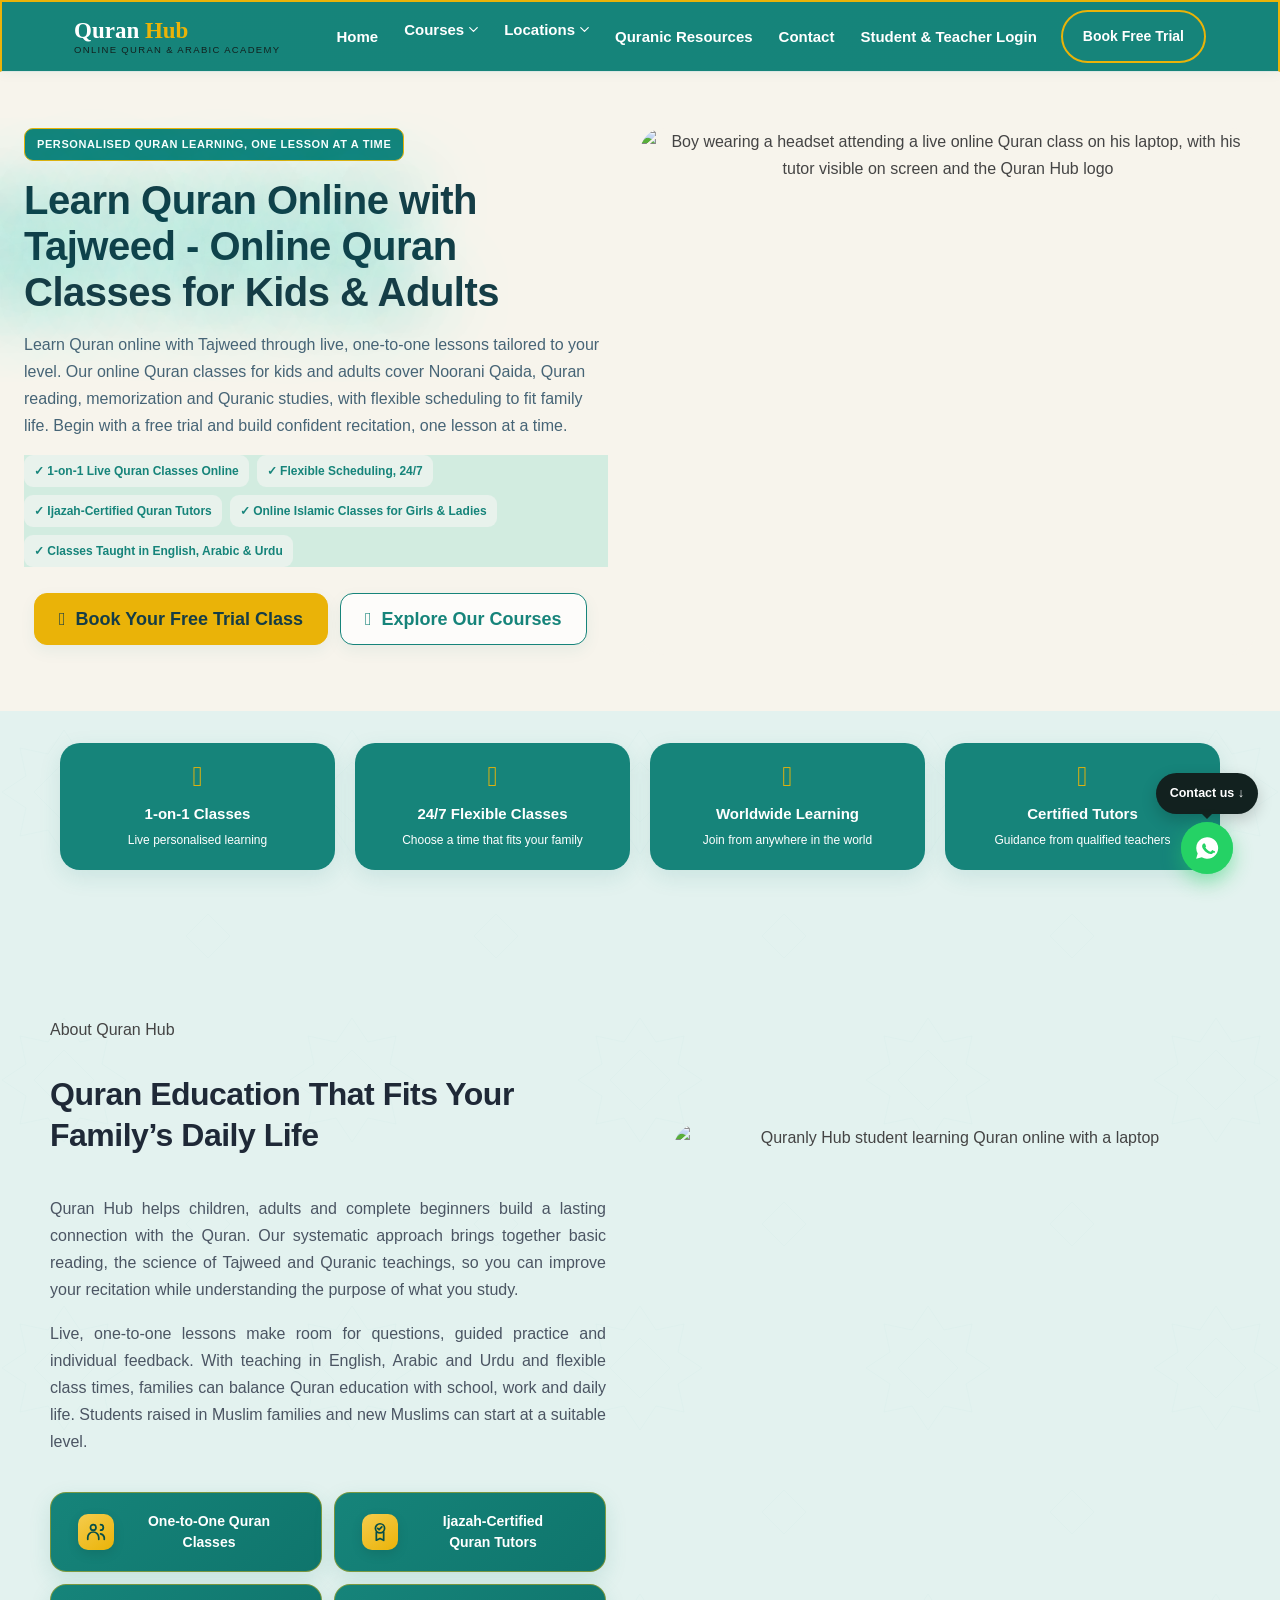
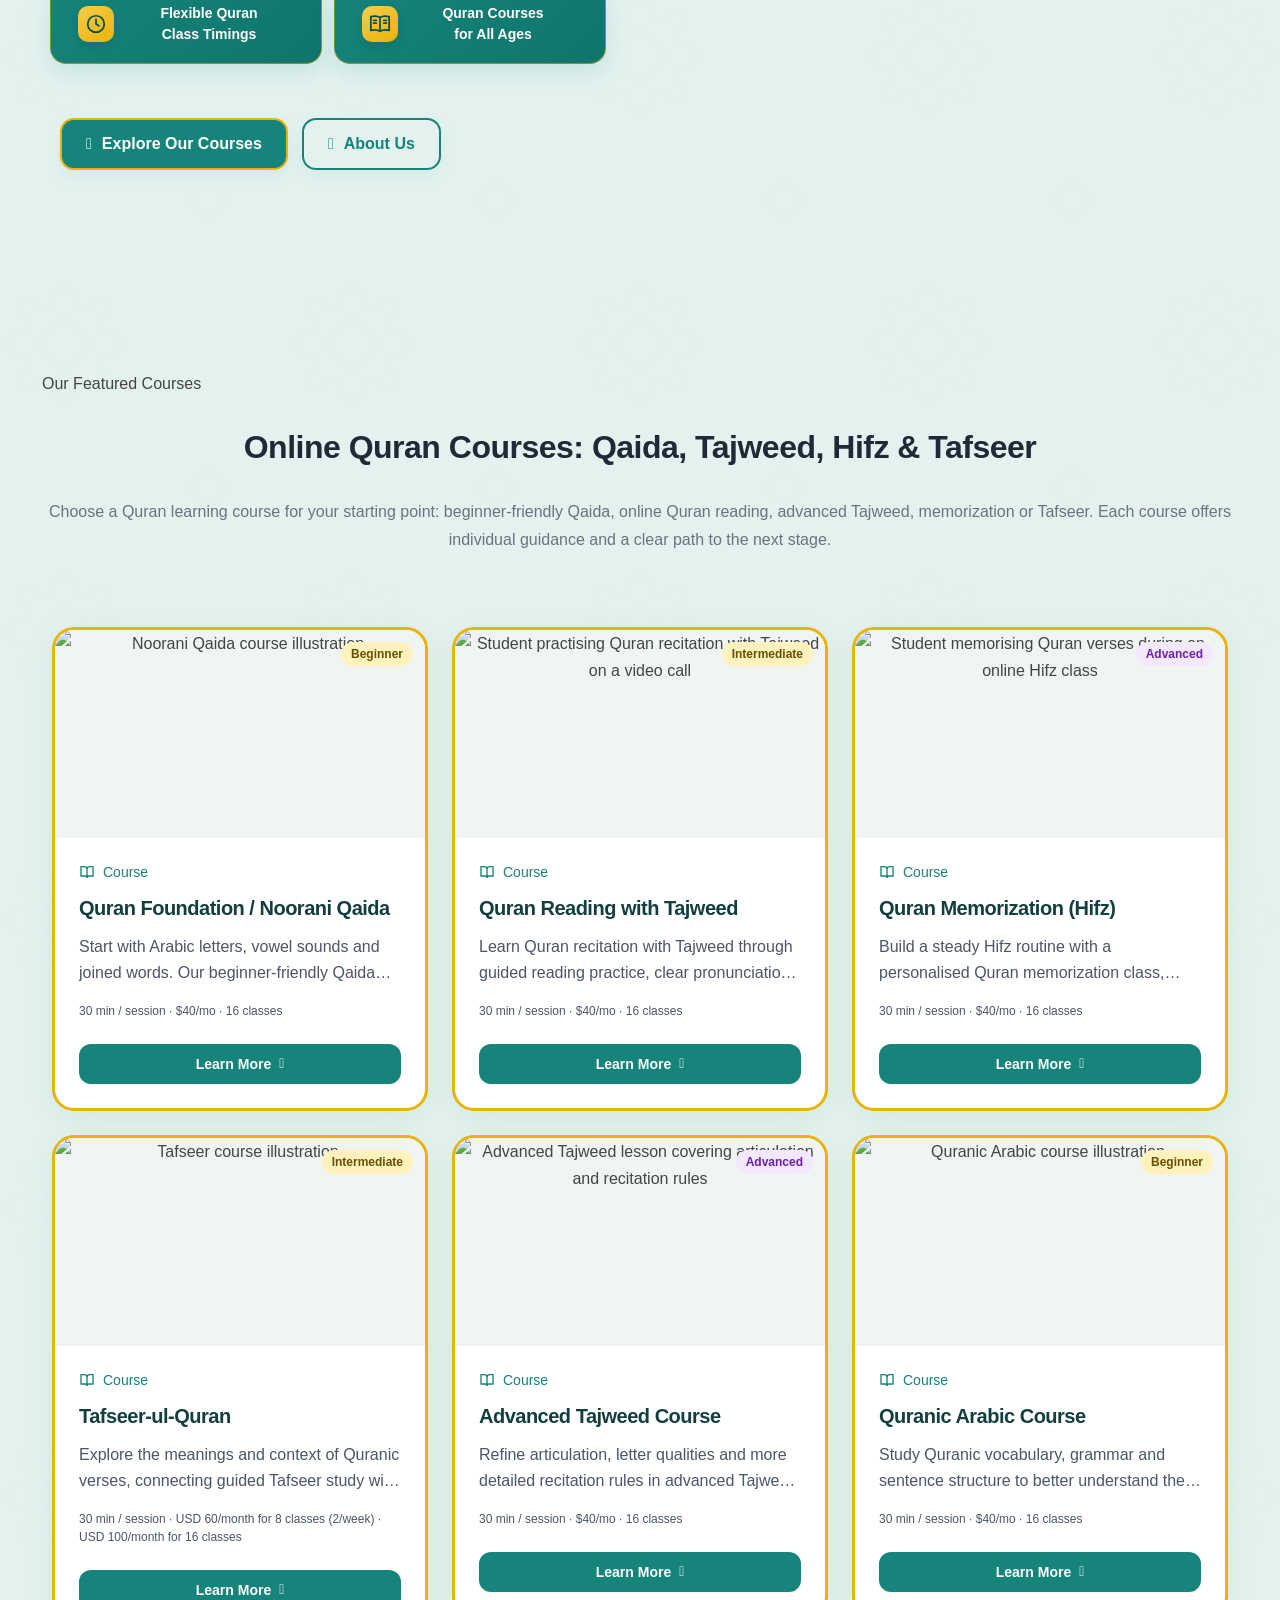
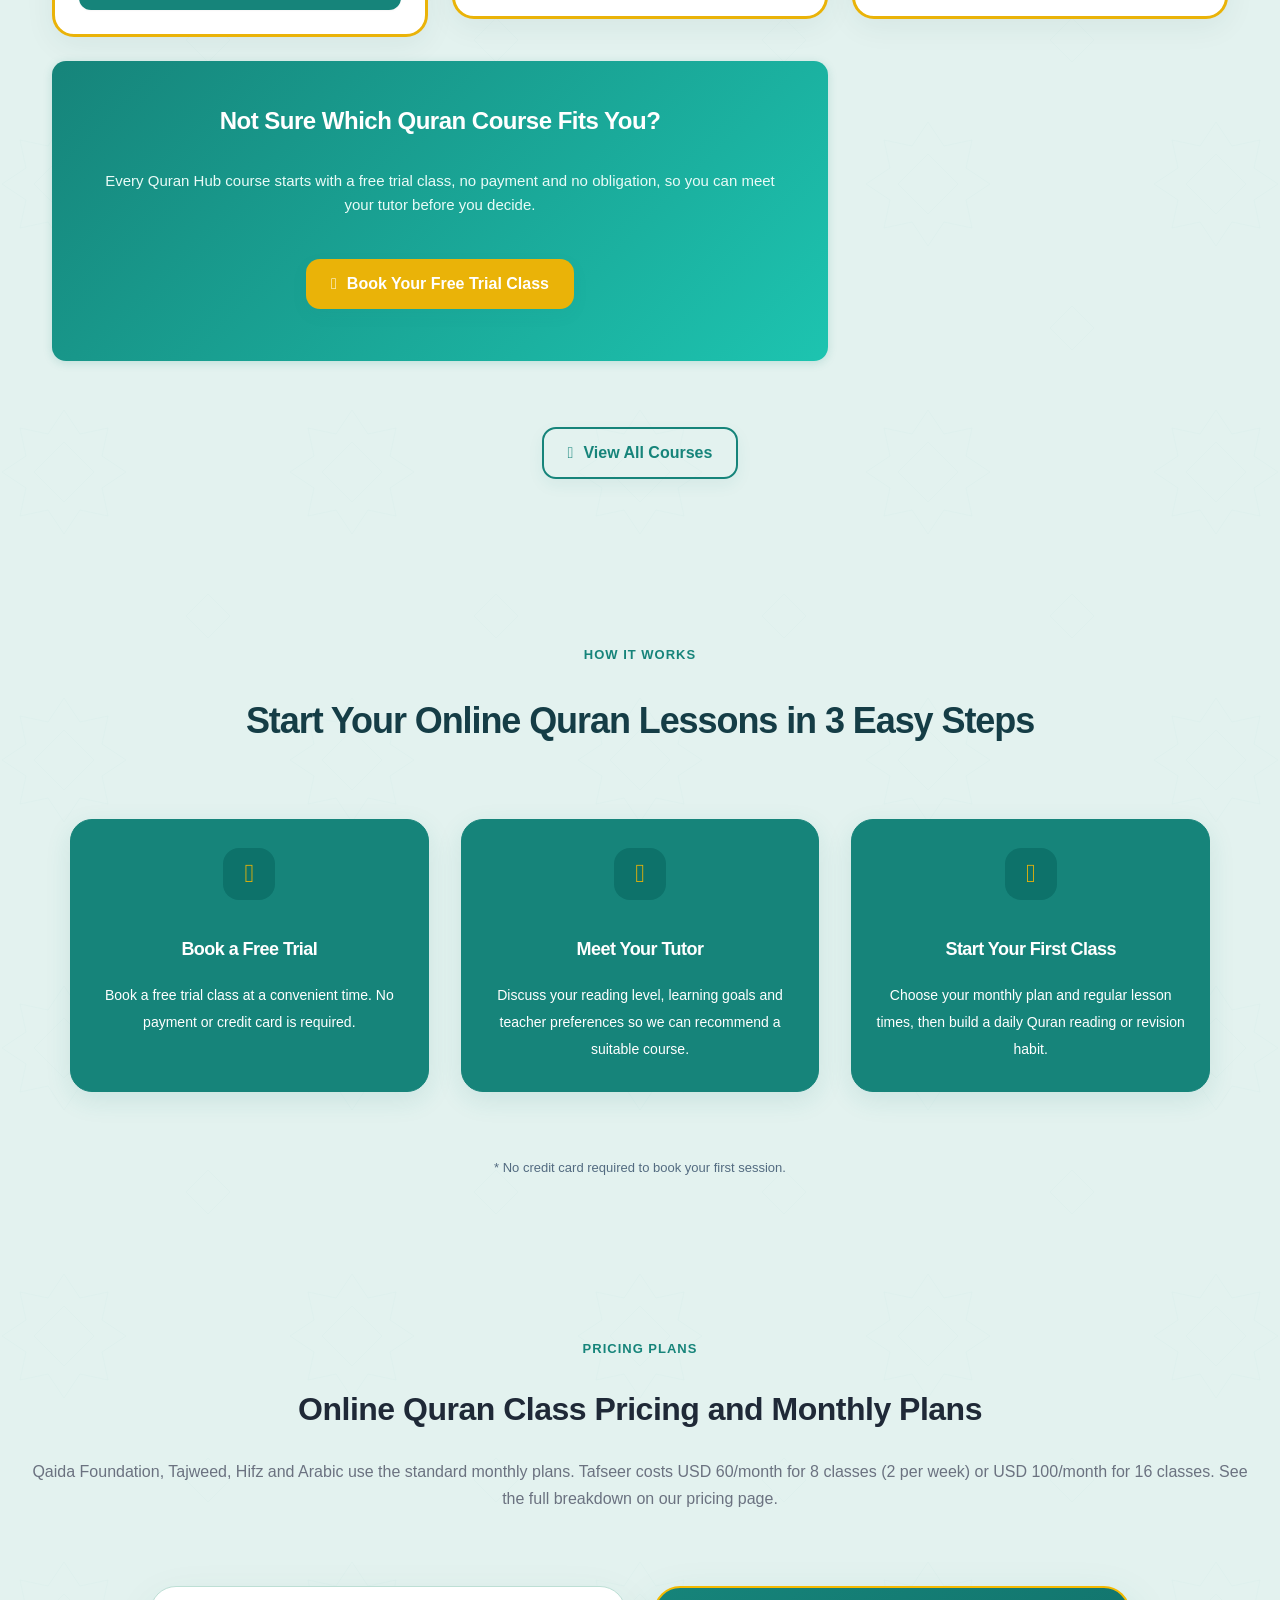
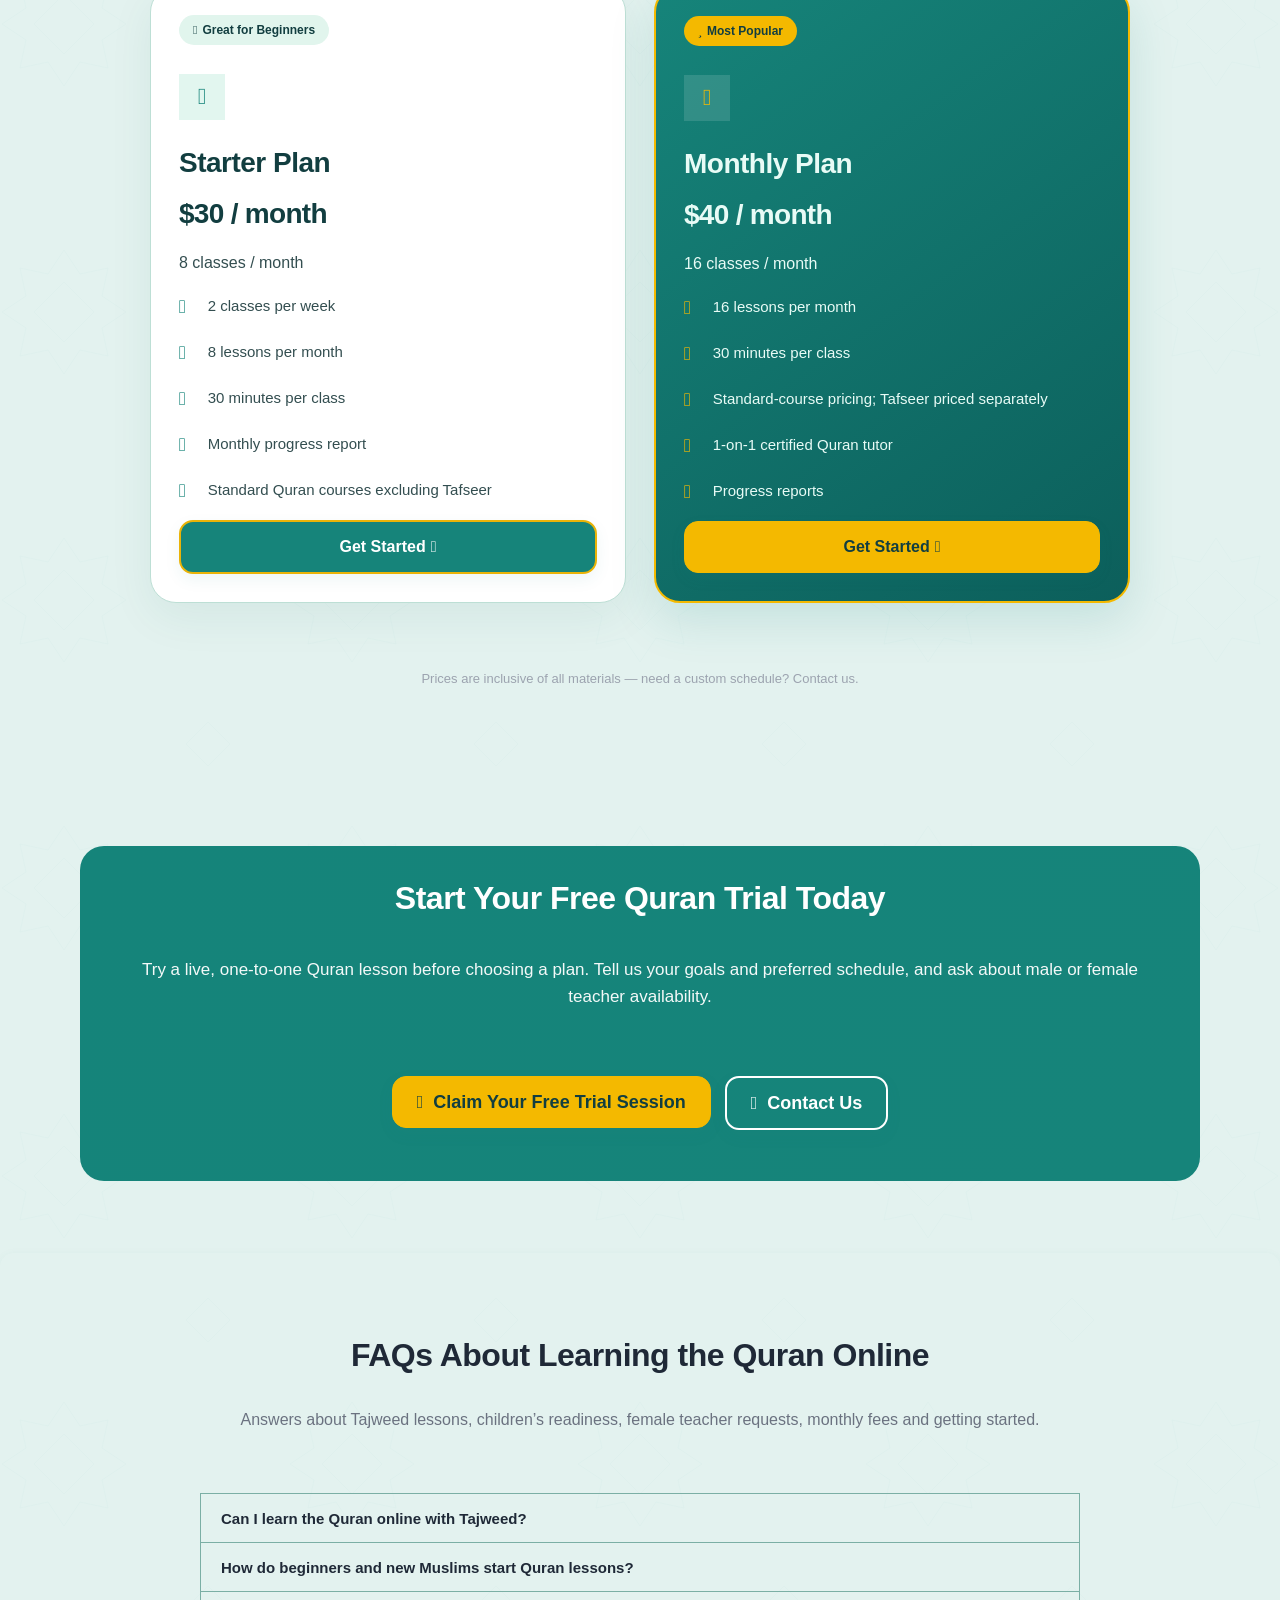
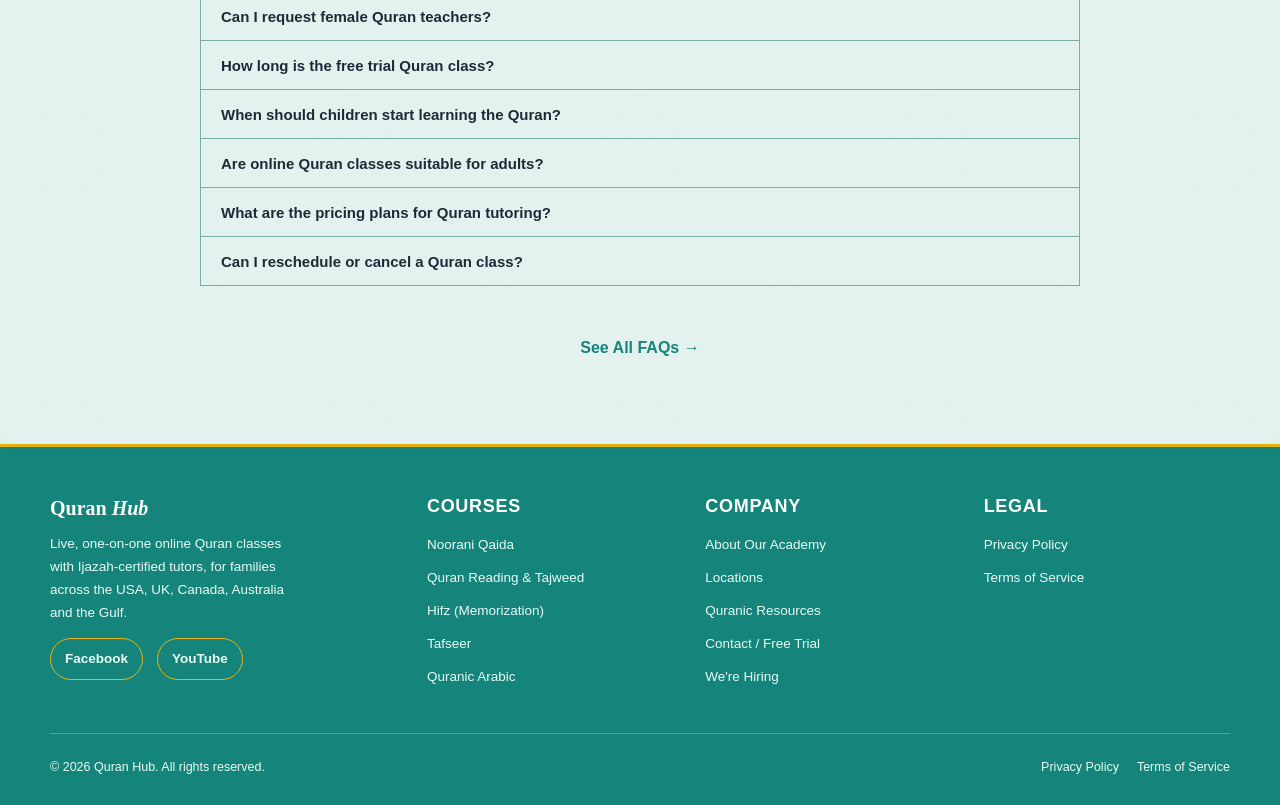
==== commit c28b3919: "Rename website brand to Quran Hub" ====
--- a/public/index.html
+++ b/public/index.html
@@ -1,4 +1,4 @@
-<!DOCTYPE html><html lang="en-US" prefix="og: https://ogp.me/ns#"><head><meta charset="UTF-8"><link rel="preload" as="font" type="font/woff2" href="https://quranlyhub.com/wp-content/uploads/elementor/google-fonts/fonts/inter-6ab57b19.woff2" crossorigin><link rel="preload" as="font" type="font/woff2" href="https://quranlyhub.com/wp-content/uploads/elementor/google-fonts/fonts/manrope-bcbadccc.woff2" crossorigin><link rel="preload" as="font" type="font/woff2" href="https://quranlyhub.com/wp-content/uploads/elementor/google-fonts/fonts/playfairdisplay-61a96359.woff2" crossorigin><link rel="preconnect" href="https://fonts.googleapis.com">     <title>Learn Quran Online with Tajweed for Kids &amp; Adults | QuranlyHub</title><meta name="description" content="Learn Quran online with Tajweed through live, one-to-one lessons. Our online Quran classes for kids and adults offer flexible times and a free trial."/><meta name="robots" content="noindex, nofollow"/>  <link rel='dns-prefetch' href='//cdn-reach.hostinger.com' />   <link rel="https://api.w.org/" href="https://quranlyhub.com/wp-json/" /><meta name="generator" content="WordPress 7.0.7" /><link rel='shortlink' href='https://quranlyhub.com/' />
+<!DOCTYPE html><html lang="en-US" prefix="og: https://ogp.me/ns#"><head><meta charset="UTF-8"><link rel="preload" as="font" type="font/woff2" href="https://quranlyhub.com/wp-content/uploads/elementor/google-fonts/fonts/inter-6ab57b19.woff2" crossorigin><link rel="preload" as="font" type="font/woff2" href="https://quranlyhub.com/wp-content/uploads/elementor/google-fonts/fonts/manrope-bcbadccc.woff2" crossorigin><link rel="preload" as="font" type="font/woff2" href="https://quranlyhub.com/wp-content/uploads/elementor/google-fonts/fonts/playfairdisplay-61a96359.woff2" crossorigin><link rel="preconnect" href="https://fonts.googleapis.com">     <title>Learn Quran Online with Tajweed for Kids &amp; Adults | Quran Hub</title><meta name="description" content="Learn Quran online with Tajweed through live, one-to-one lessons. Our online Quran classes for kids and adults offer flexible times and a free trial."/><meta name="robots" content="noindex, nofollow"/>  <link rel='dns-prefetch' href='//cdn-reach.hostinger.com' />   <link rel="https://api.w.org/" href="https://quranlyhub.com/wp-json/" /><meta name="generator" content="WordPress 7.0.7" /><link rel='shortlink' href='https://quranlyhub.com/' />
    
    <meta name="theme-color" content="#1bb0ce" /><meta name="msapplication-navbutton-color" content="#1bb0ce" /><meta name="apple-mobile-web-app-capable" content="yes"><meta name="apple-mobile-web-app-status-bar-style" content="black-translucent"><meta name="generator" content="Elementor 4.3.5; features: additional_custom_breakpoints; settings: css_print_method-external, google_font-disabled, font_display-swap">  <link rel="icon" href="https://quranlyhub.com/wp-content/uploads/2026/09/cropped-file_00000000810481fb97491a1fa5411663-32x32.png" sizes="32x32" /><link rel="icon" href="https://quranlyhub.com/wp-content/uploads/2026/09/cropped-file_00000000810481fb97491a1fa5411663-192x192.png" sizes="192x192" /><link rel="apple-touch-icon" href="https://quranlyhub.com/wp-content/uploads/2026/09/cropped-file_00000000810481fb97491a1fa5411663-180x180.png" /><meta name="msapplication-TileImage" content="https://quranlyhub.com/wp-content/uploads/2026/09/cropped-file_00000000810481fb97491a1fa5411663-270x270.png" /><meta name="viewport" content="width=device-width, initial-scale=1.0, viewport-fit=cover" /><meta name="theme-color" content="#16847A"><script src="original-interactions.js" defer></script><script src="interactions.js" defer></script><link rel="stylesheet" href="styles.css"></head><body id="top" class="home wp-singular page-template page-template-elementor_canvas page page-id-280 wp-theme-phlox eio-default ally-default elementor-default elementor-template-canvas elementor-kit-5 elementor-page elementor-page-280 phlox aux-dom-unready aux-full-width aux-resp aux-s-fhd aux-top-sticky  aux-page-animation-off"><main id="main"><div data-elementor-type="wp-page" data-elementor-id="280" class="elementor elementor-280"><div class="elementor-element elementor-element-83de953 qh-hero-restored-columns e-flex e-con-boxed e-con e-parent" data-id="83de953" data-element_type="container" data-e-type="container" data-settings="{&quot;background_background&quot;:&quot;classic&quot;}"><div class="e-con-inner"><div class="elementor-element elementor-element-1614e52 e-con-full qh-hero-copy-compact qh-hero-copy-restored e-flex e-con e-child" data-id="1614e52" data-element_type="container" data-e-type="container" data-settings="{&quot;background_background&quot;:&quot;classic&quot;}"><div class="elementor-element elementor-element-fd4e653 qh-eyebrow qh-hero-eyebrow-compact elementor-widget elementor-widget-text-editor" data-id="fd4e653" data-element_type="widget" data-e-type="widget" data-widget_type="text-editor.default"><p>Personalised Quran Learning, One Lesson at a Time</p></div><div class="elementor-element elementor-element-cbb0f34 qh-hero-title elementor-widget elementor-widget-heading" data-id="cbb0f34" data-element_type="widget" data-e-type="widget" data-widget_type="heading.default"><h1 class="elementor-heading-title elementor-size-default">Learn Quran Online with Tajweed - Online Quran Classes for Kids &amp; Adults</h1></div><div class="elementor-element elementor-element-4ddb3b9 qh-hero-description-compact elementor-widget elementor-widget-text-editor" data-id="4ddb3b9" data-element_type="widget" data-e-type="widget" data-widget_type="text-editor.default"><p>Learn Quran online with Tajweed through live, one-to-one lessons tailored to your level. Our online Quran classes for kids and adults cover Noorani Qaida, Quran reading, memorization and Quranic studies, with flexible scheduling to fit family life. Begin with a free trial and build confident recitation, one lesson at a time.</p></div><div class="elementor-element elementor-element-8a84978 qh-hero-perks-restored elementor-widget elementor-widget-text-editor" data-id="8a84978" data-element_type="widget" data-e-type="widget" data-widget_type="text-editor.default"><div class="qh-perks"><span>✓ 1-on-1 Live Quran Classes Online</span><span>✓ Flexible Scheduling, 24/7</span><span>✓ Ijazah-Certified Quran Tutors</span><span>✓ Online Islamic Classes for Girls &amp; Ladies</span><span>✓ Classes Taught in English, Arabic &amp; Urdu</span></div></div><div class="elementor-element elementor-element-2babbb9 e-con-full e-flex e-con e-child" data-id="2babbb9" data-element_type="container" data-e-type="container"><div class="elementor-element elementor-element-5ebcd3d elementor-mobile-align-justify qh-modern-button qh-gold-button elementor-mobile-align-justify elementor-widget elementor-widget-button" data-id="5ebcd3d" data-element_type="widget" data-e-type="widget" data-widget_type="button.default">
 <a class="elementor-button elementor-button-link elementor-size-lg" href="#free-trial">
@@ -15,7 +15,7 @@
 <span class="elementor-button-text">Explore Our Courses</span>
 </span>
 </a></div></div></div><div class="elementor-element elementor-element-97e49a8 e-con-full qh-hero-image-restored e-flex e-con e-child" data-id="97e49a8" data-element_type="container" data-e-type="container" data-settings="{&quot;background_background&quot;:&quot;classic&quot;}"><div class="elementor-element elementor-element-1f15a33 elementor-widget elementor-widget-image" data-id="1f15a33" data-element_type="widget" data-e-type="widget" data-widget_type="image.default">
-<img fetchpriority="high" width="1024" height="1024" src="https://quranlyhub.com/wp-content/uploads/2026/08/home-hero-quranlyhub-online-quran-academy-1024x1024.webp" class="attachment-large size-large wp-image-480" alt="Boy wearing a headset attending a live online Quran class on his laptop, with his tutor visible on screen and the QuranlyHub logo" srcset="https://quranlyhub.com/wp-content/uploads/2026/08/home-hero-quranlyhub-online-quran-academy-1024x1024.webp 1024w, https://quranlyhub.com/wp-content/uploads/2026/08/home-hero-quranlyhub-online-quran-academy-300x300.webp 300w, https://quranlyhub.com/wp-content/uploads/2026/08/home-hero-quranlyhub-online-quran-academy-150x150.webp 150w, https://quranlyhub.com/wp-content/uploads/2026/08/home-hero-quranlyhub-online-quran-academy-768x768.webp 768w" sizes="(max-width: 1024px) 100vw, 1024px" data-no-lazy="1" loading="eager" fetchpriority="high" decoding="async" /></div></div></div></div><div class="elementor-element elementor-element-26e7386 e-con-full qh-sky-section qh-sky-benefits qh-home-sky-backdrop qh-refined-canvas e-flex e-con e-parent" data-id="26e7386" data-element_type="container" data-e-type="container" data-settings="{&quot;background_background&quot;:&quot;classic&quot;}"><div class="elementor-element elementor-element-a400dd1 e-flex e-con-boxed e-con e-child" data-id="a400dd1" data-element_type="container" data-e-type="container"><div class="e-con-inner"><div class="elementor-element elementor-element-2f46fea e-con-full qh-sky-benefit e-flex e-con e-child" data-id="2f46fea" data-element_type="container" data-e-type="container" data-settings="{&quot;background_background&quot;:&quot;classic&quot;}"><div class="elementor-element elementor-element-bb280010 qh-sky-benefit-icon elementor-view-default elementor-position-block-start elementor-mobile-position-block-start elementor-widget elementor-widget-icon-box" data-id="bb280010" data-element_type="widget" data-e-type="widget" data-widget_type="icon-box.default"><div class="elementor-icon-box-wrapper"><div class="elementor-icon-box-icon">
+<img fetchpriority="high" width="1024" height="1024" src="https://quranlyhub.com/wp-content/uploads/2026/08/home-hero-quranlyhub-online-quran-academy-1024x1024.webp" class="attachment-large size-large wp-image-480" alt="Boy wearing a headset attending a live online Quran class on his laptop, with his tutor visible on screen and the Quran Hub logo" srcset="https://quranlyhub.com/wp-content/uploads/2026/08/home-hero-quranlyhub-online-quran-academy-1024x1024.webp 1024w, https://quranlyhub.com/wp-content/uploads/2026/08/home-hero-quranlyhub-online-quran-academy-300x300.webp 300w, https://quranlyhub.com/wp-content/uploads/2026/08/home-hero-quranlyhub-online-quran-academy-150x150.webp 150w, https://quranlyhub.com/wp-content/uploads/2026/08/home-hero-quranlyhub-online-quran-academy-768x768.webp 768w" sizes="(max-width: 1024px) 100vw, 1024px" data-no-lazy="1" loading="eager" fetchpriority="high" decoding="async" /></div></div></div></div><div class="elementor-element elementor-element-26e7386 e-con-full qh-sky-section qh-sky-benefits qh-home-sky-backdrop qh-refined-canvas e-flex e-con e-parent" data-id="26e7386" data-element_type="container" data-e-type="container" data-settings="{&quot;background_background&quot;:&quot;classic&quot;}"><div class="elementor-element elementor-element-a400dd1 e-flex e-con-boxed e-con e-child" data-id="a400dd1" data-element_type="container" data-e-type="container"><div class="e-con-inner"><div class="elementor-element elementor-element-2f46fea e-con-full qh-sky-benefit e-flex e-con e-child" data-id="2f46fea" data-element_type="container" data-e-type="container" data-settings="{&quot;background_background&quot;:&quot;classic&quot;}"><div class="elementor-element elementor-element-bb280010 qh-sky-benefit-icon elementor-view-default elementor-position-block-start elementor-mobile-position-block-start elementor-widget elementor-widget-icon-box" data-id="bb280010" data-element_type="widget" data-e-type="widget" data-widget_type="icon-box.default"><div class="elementor-icon-box-wrapper"><div class="elementor-icon-box-icon">
 <span  class="elementor-icon">
 <i aria-hidden="true" class="far fa-user"></i>				</span></div><div class="elementor-icon-box-content"><div class="elementor-icon-box-title">
 <span  >
@@ -36,7 +36,7 @@
 <span  >
 Certified Tutors						</span></div><p class="elementor-icon-box-description">
 Guidance from qualified teachers</p></div></div></div></div></div></div></div><div class="elementor-element elementor-element-ab5d9fa e-con-full qh-home-sky-backdrop qh-refined-canvas e-flex e-con e-parent" data-id="ab5d9fa" data-element_type="container" data-e-type="container" id="about" data-settings="{&quot;background_background&quot;:&quot;classic&quot;}"><div class="elementor-element elementor-element-b3f5336 e-flex e-con-boxed e-con e-child" data-id="b3f5336" data-element_type="container" data-e-type="container"><div class="e-con-inner"><div class="elementor-element elementor-element-6e6d540 e-flex e-con-boxed e-con e-child" data-id="6e6d540" data-element_type="container" data-e-type="container"><div class="e-con-inner"><div class="elementor-element elementor-element-ca35481 e-con-full e-flex e-con e-child" data-id="ca35481" data-element_type="container" data-e-type="container"><div class="elementor-element elementor-element-5be04b1 elementor-widget elementor-widget-text-editor" data-id="5be04b1" data-element_type="widget" data-e-type="widget" data-widget_type="text-editor.default">
-About QuranlyHub</div><div class="elementor-element elementor-element-4cda46e elementor-widget elementor-widget-heading" data-id="4cda46e" data-element_type="widget" data-e-type="widget" data-widget_type="heading.default"><h2 class="elementor-heading-title elementor-size-default">Quran Education That Fits Your Family’s Daily Life</h2></div><div class="elementor-element elementor-element-7627eb3 elementor-widget elementor-widget-text-editor" data-id="7627eb3" data-element_type="widget" data-e-type="widget" data-widget_type="text-editor.default"><p>QuranlyHub helps children, adults and complete beginners build a lasting connection with the Quran. Our systematic approach brings together basic reading, the science of Tajweed and Quranic teachings, so you can improve your recitation while understanding the purpose of what you study.</p><p>Live, one-to-one lessons make room for questions, guided practice and individual feedback. With teaching in English, Arabic and Urdu and flexible class times, families can balance Quran education with school, work and daily life. Students raised in Muslim families and new Muslims can start at a suitable level.</p></div><div class="elementor-element elementor-element-ea434cc qh-about-perks elementor-icon-list--layout-traditional elementor-list-item-link-full_width elementor-widget elementor-widget-icon-list" data-id="ea434cc" data-element_type="widget" data-e-type="widget" data-widget_type="icon-list.default"><ul class="elementor-icon-list-items"><li class="elementor-icon-list-item">
+About Quran Hub</div><div class="elementor-element elementor-element-4cda46e elementor-widget elementor-widget-heading" data-id="4cda46e" data-element_type="widget" data-e-type="widget" data-widget_type="heading.default"><h2 class="elementor-heading-title elementor-size-default">Quran Education That Fits Your Family’s Daily Life</h2></div><div class="elementor-element elementor-element-7627eb3 elementor-widget elementor-widget-text-editor" data-id="7627eb3" data-element_type="widget" data-e-type="widget" data-widget_type="text-editor.default"><p>Quran Hub helps children, adults and complete beginners build a lasting connection with the Quran. Our systematic approach brings together basic reading, the science of Tajweed and Quranic teachings, so you can improve your recitation while understanding the purpose of what you study.</p><p>Live, one-to-one lessons make room for questions, guided practice and individual feedback. With teaching in English, Arabic and Urdu and flexible class times, families can balance Quran education with school, work and daily life. Students raised in Muslim families and new Muslims can start at a suitable level.</p></div><div class="elementor-element elementor-element-ea434cc qh-about-perks elementor-icon-list--layout-traditional elementor-list-item-link-full_width elementor-widget elementor-widget-icon-list" data-id="ea434cc" data-element_type="widget" data-e-type="widget" data-widget_type="icon-list.default"><ul class="elementor-icon-list-items"><li class="elementor-icon-list-item">
 <span class="elementor-icon-list-icon">
 <i aria-hidden="true" class="fas fa-user-friends"></i>						</span>
 <span class="elementor-icon-list-text">One-to-One Quran<br>Classes</span></li><li class="elementor-icon-list-item">
@@ -125,7 +125,7 @@
 <i aria-hidden="true" class="fas fa-arrow-right"></i>			</span>
 <span class="elementor-button-text">Learn More<span class="qh-visually-hidden"> about the Quranic Arabic course</span></span>
 </span>
-</a></div></div></div><div class="elementor-element elementor-element-ctapn001 e-con-full qh-course-cta e-flex e-con e-child" data-id="ctapn001" data-element_type="container" data-e-type="container" data-settings="{&quot;background_background&quot;:&quot;gradient&quot;}"><div class="elementor-element elementor-element-ctahd001 elementor-widget elementor-widget-heading" data-id="ctahd001" data-element_type="widget" data-e-type="widget" data-widget_type="heading.default"><h2 class="elementor-heading-title elementor-size-default">Not Sure Which Quran Course Fits You?</h2></div><div class="elementor-element elementor-element-ctatx001 elementor-widget elementor-widget-text-editor" data-id="ctatx001" data-element_type="widget" data-e-type="widget" data-widget_type="text-editor.default"><p style="text-align:center;color:#E9FBF7;margin:0 0 22px;font-size:15px;line-height:1.6;">Every QuranlyHub course starts with a free trial class, no payment and no obligation, so you can meet your tutor before you decide.</p></div><div class="elementor-element elementor-element-ctabt001 qh-modern-button elementor-align-center elementor-widget elementor-widget-button" data-id="ctabt001" data-element_type="widget" data-e-type="widget" data-widget_type="button.default">
+</a></div></div></div><div class="elementor-element elementor-element-ctapn001 e-con-full qh-course-cta e-flex e-con e-child" data-id="ctapn001" data-element_type="container" data-e-type="container" data-settings="{&quot;background_background&quot;:&quot;gradient&quot;}"><div class="elementor-element elementor-element-ctahd001 elementor-widget elementor-widget-heading" data-id="ctahd001" data-element_type="widget" data-e-type="widget" data-widget_type="heading.default"><h2 class="elementor-heading-title elementor-size-default">Not Sure Which Quran Course Fits You?</h2></div><div class="elementor-element elementor-element-ctatx001 elementor-widget elementor-widget-text-editor" data-id="ctatx001" data-element_type="widget" data-e-type="widget" data-widget_type="text-editor.default"><p style="text-align:center;color:#E9FBF7;margin:0 0 22px;font-size:15px;line-height:1.6;">Every Quran Hub course starts with a free trial class, no payment and no obligation, so you can meet your tutor before you decide.</p></div><div class="elementor-element elementor-element-ctabt001 qh-modern-button elementor-align-center elementor-widget elementor-widget-button" data-id="ctabt001" data-element_type="widget" data-e-type="widget" data-widget_type="button.default">
 <a class="elementor-button elementor-button-link elementor-size-md" href="#free-trial">
 <span class="elementor-button-content-wrapper">
 <span class="elementor-button-icon">
@@ -133,11 +133,11 @@
 <span class="elementor-button-text">Book Your Free Trial Class</span>
 </span>
 </a></div></div></div><div class="elementor-element elementor-element-6fefb03 elementor-mobile-align-justify qh-modern-button elementor-align-center elementor-mobile-align-justify elementor-widget elementor-widget-button" data-id="6fefb03" data-element_type="widget" data-e-type="widget" data-widget_type="button.default">
-<a aria-label="View all Quran courses offered by QuranlyHub" class="elementor-button elementor-button-link elementor-size-md" href="https://quranlyhub.com/services/">
+<a aria-label="View all Quran courses offered by Quran Hub" class="elementor-button elementor-button-link elementor-size-md" href="https://quranlyhub.com/services/">
 <span class="elementor-button-content-wrapper">
 <span class="elementor-button-icon">
 <i aria-hidden="true" class="fas fa-th-large"></i>			</span>
-<span class="elementor-button-text">View All Courses<span class="qh-visually-hidden"> offered by QuranlyHub</span></span>
+<span class="elementor-button-text">View All Courses<span class="qh-visually-hidden"> offered by Quran Hub</span></span>
 </span>
 </a></div></div></div><div class="elementor-element elementor-element-bfc0ffff qh-course-styles elementor-widget elementor-widget-html" data-id="bfc0ffff" data-element_type="widget" data-e-type="widget" data-widget_type="html.default"></div></div><div class="elementor-element elementor-element-5946063 e-con-full qh-sky-section qh-home-sky-backdrop qh-refined-canvas e-flex e-con e-parent" data-id="5946063" data-element_type="container" data-e-type="container" id="how-it-works" data-settings="{&quot;background_background&quot;:&quot;classic&quot;}"><div class="elementor-element elementor-element-134c4d8 e-flex e-con-boxed e-con e-child" data-id="134c4d8" data-element_type="container" data-e-type="container"><div class="e-con-inner"><div class="elementor-element elementor-element-3e24301 qh-sky-copy elementor-widget elementor-widget-text-editor" data-id="3e24301" data-element_type="widget" data-e-type="widget" data-widget_type="text-editor.default"><p style="margin:0;color:#16847a;font-weight:700;letter-spacing:1px;font-size:13px;text-transform:uppercase;text-align:center;">How It Works</p></div><div class="elementor-element elementor-element-409130b qh-sky-heading elementor-widget elementor-widget-heading" data-id="409130b" data-element_type="widget" data-e-type="widget" data-widget_type="heading.default"><h2 class="elementor-heading-title elementor-size-default">Start Your Online Quran Lessons in 3 Easy Steps</h2></div><div class="elementor-element elementor-element-36d5bff qh-sky-steps-grid e-flex e-con-boxed e-con e-child" data-id="36d5bff" data-element_type="container" data-e-type="container"><div class="e-con-inner"><div class="elementor-element elementor-element-0c20809 e-con-full qh-sky-step e-flex e-con e-child" data-id="0c20809" data-element_type="container" data-e-type="container" data-settings="{&quot;background_background&quot;:&quot;classic&quot;}"><div class="elementor-element elementor-element-f54d988 elementor-view-stacked qh-sky-step-icon elementor-shape-circle elementor-widget elementor-widget-icon" data-id="f54d988" data-element_type="widget" data-e-type="widget" data-widget_type="icon.default"><div class="elementor-icon-wrapper"><div class="elementor-icon">
 <i aria-hidden="true" class="far fa-calendar-check"></i></div></div></div><div class="elementor-element elementor-element-1b33733 qh-sky-heading elementor-widget elementor-widget-heading" data-id="1b33733" data-element_type="widget" data-e-type="widget" data-widget_type="heading.default"><h3 class="elementor-heading-title elementor-size-default">Book a Free Trial</h3></div><div class="elementor-element elementor-element-cd3feb9 qh-sky-copy elementor-widget elementor-widget-text-editor" data-id="cd3feb9" data-element_type="widget" data-e-type="widget" data-widget_type="text-editor.default">
@@ -211,7 +211,7 @@
 </a></div></div></div></div><div class="elementor-element elementor-element-2e656ff elementor-widget elementor-widget-text-editor" data-id="2e656ff" data-element_type="widget" data-e-type="widget" data-widget_type="text-editor.default">
 Prices are inclusive of all materials — need a custom schedule? Contact us.</div></div></div><div class="elementor-element elementor-element-c224da2 e-con-full qh-refined-canvas e-flex e-con e-parent" data-id="c224da2" data-element_type="container" data-e-type="container" id="free-trial" data-settings="{&quot;background_background&quot;:&quot;classic&quot;}"><div class="elementor-element elementor-element-9f34d66 qh-trial-sky-panel e-con-full e-flex e-con e-child" data-id="9f34d66" data-element_type="container" data-e-type="container" data-settings="{&quot;background_background&quot;:&quot;gradient&quot;}"><div class="elementor-element elementor-element-f8e723b elementor-widget elementor-widget-heading" data-id="f8e723b" data-element_type="widget" data-e-type="widget" data-widget_type="heading.default"><h2 class="elementor-heading-title elementor-size-default">Start Your Free Quran Trial Today</h2></div><div class="elementor-element elementor-element-73e3faf elementor-widget elementor-widget-text-editor" data-id="73e3faf" data-element_type="widget" data-e-type="widget" data-widget_type="text-editor.default">
 Try a live, one-to-one Quran lesson before choosing a plan. Tell us your goals and preferred schedule, and ask about male or female teacher availability.</div><div class="elementor-element elementor-element-b5b1e4b e-flex e-con-boxed e-con e-child" data-id="b5b1e4b" data-element_type="container" data-e-type="container"><div class="e-con-inner"><div class="elementor-element elementor-element-346c912 elementor-mobile-align-justify qh-modern-button qh-gold-button elementor-mobile-align-justify elementor-widget elementor-widget-button" data-id="346c912" data-element_type="widget" data-e-type="widget" data-widget_type="button.default">
-<a class="elementor-button elementor-button-link elementor-size-lg" href="https://wa.me/923439486140?text=Hi%20QuranlyHub%2C%20I%27d%20like%20to%20book%20a%20free%20trial%20class." target="_blank" rel="noopener">
+<a class="elementor-button elementor-button-link elementor-size-lg" href="https://wa.me/923439486140?text=Hi%20Quran%20Hub%2C%20I%27d%20like%20to%20book%20a%20free%20trial%20class." target="_blank" rel="noopener">
 <span class="elementor-button-content-wrapper">
 <span class="elementor-button-icon">
 <i aria-hidden="true" class="fas fa-calendar-check"></i>			</span>
@@ -265,29 +265,29 @@
 <i class="elementor-accordion-icon-closed Array"></i>
 <i class="elementor-accordion-icon-opened Array"></i>
 </span>
-<span class="elementor-accordion-title">Can I reschedule or cancel a Quran class?</span></h3><div id="elementor-tab-content-5648" class="elementor-tab-content elementor-clearfix" data-tab="8" role="region" aria-labelledby="elementor-tab-title-5648"><p>Message your tutor or QuranlyHub on WhatsApp as early as possible if your schedule changes. The team can help you discuss available lesson times and explain the rescheduling or cancellation arrangements that apply to your plan.</p></div></div></div></div><div class="elementor-element elementor-element-bf67c41 elementor-widget elementor-widget-text-editor" data-id="bf67c41" data-element_type="widget" data-e-type="widget" data-widget_type="text-editor.default"><p style="margin:0;text-align:center;"><a href="#faq" style="color:#16847a;font-weight:600;text-decoration:none;">See All FAQs &rarr;</a></p></div></div></div></div><div class="elementor-element elementor-element-e8773e8 elementor-widget elementor-widget-html" data-id="e8773e8" data-element_type="widget" data-e-type="widget" data-widget_type="html.default">  </div></div>  </main><header class="qh-head"><div class="qh-head__in">
+<span class="elementor-accordion-title">Can I reschedule or cancel a Quran class?</span></h3><div id="elementor-tab-content-5648" class="elementor-tab-content elementor-clearfix" data-tab="8" role="region" aria-labelledby="elementor-tab-title-5648"><p>Message your tutor or Quran Hub on WhatsApp as early as possible if your schedule changes. The team can help you discuss available lesson times and explain the rescheduling or cancellation arrangements that apply to your plan.</p></div></div></div></div><div class="elementor-element elementor-element-bf67c41 elementor-widget elementor-widget-text-editor" data-id="bf67c41" data-element_type="widget" data-e-type="widget" data-widget_type="text-editor.default"><p style="margin:0;text-align:center;"><a href="#faq" style="color:#16847a;font-weight:600;text-decoration:none;">See All FAQs &rarr;</a></p></div></div></div></div><div class="elementor-element elementor-element-e8773e8 elementor-widget elementor-widget-html" data-id="e8773e8" data-element_type="widget" data-e-type="widget" data-widget_type="html.default">  </div></div>  </main><header class="qh-head"><div class="qh-head__in">
 <button class="qh-burger" type="button" aria-label="Open menu" aria-expanded="false" aria-controls="qh-drawer" data-qh-open>
 <span></span><span></span><span></span>
 </button><a class="qh-brand" href="#top">
-<b>Quranly<i>Hub</i></b>
+<b>Quran <i>Hub</i></b>
 <span>Online Quran &amp; Arabic Academy</span>
 </a><nav class="qh-nav" aria-label="Main navigation">
 <a href="#top">Home</a><div class="qh-nav-item"><button type="button" class="qh-nav-toggle" aria-haspopup="true" aria-expanded="false"><span>Courses</span><svg class="qh-nav-chev" viewBox="0 0 12 8" fill="none" aria-hidden="true"><path d="M1 1.5L6 6.5L11 1.5" stroke="currentColor" stroke-width="1.6" stroke-linecap="round" stroke-linejoin="round"/></svg></button><ul class="qh-nav-drop"><li><a class="" href="https://quranlyhub.com/services/">All Courses</a></li><li><a class="" href="https://quranlyhub.com/services/noorani-qaida/">Noorani Qaida</a></li><li><a class="" href="https://quranlyhub.com/services/quran-reading-tajweed/">Quran Reading with Tajweed</a></li><li><a class="" href="https://quranlyhub.com/services/advanced-tajweed/">Advanced Tajweed</a></li><li><a class="" href="https://quranlyhub.com/services/quran-memorization-hifz/">Hifz (Memorization)</a></li><li><a class="" href="https://quranlyhub.com/services/tafseer/">Tafseer</a></li><li><a class="" href="https://quranlyhub.com/services/quranic-arabic/">Quranic Arabic</a></li></ul></div><div class="qh-nav-item"><button type="button" class="qh-nav-toggle" aria-haspopup="true" aria-expanded="false"><span>Locations</span><svg class="qh-nav-chev" viewBox="0 0 12 8" fill="none" aria-hidden="true"><path d="M1 1.5L6 6.5L11 1.5" stroke="currentColor" stroke-width="1.6" stroke-linecap="round" stroke-linejoin="round"/></svg></button><ul class="qh-nav-drop"><li><button type="button" class="qh-nav-toggle" aria-haspopup="true" aria-expanded="false"><span>United Kingdom</span><svg class="qh-nav-chev" viewBox="0 0 12 8" fill="none" aria-hidden="true"><path d="M1 1.5L6 6.5L11 1.5" stroke="currentColor" stroke-width="1.6" stroke-linecap="round" stroke-linejoin="round"/></svg></button><ul class="qh-nav-flyout"><li><a class="qh-flyout-overview" href="https://quranlyhub.com/locations/uk/">UK Overview</a></li><li><a class="" href="https://quranlyhub.com/locations/uk/london/">Quran Classes in London</a></li><li><a class="" href="https://quranlyhub.com/locations/uk/birmingham/">Quran Classes in Birmingham</a></li><li><a class="" href="https://quranlyhub.com/locations/uk/bradford/">Quran Classes in Bradford</a></li><li><a class="" href="https://quranlyhub.com/locations/uk/manchester/">Quran Classes in Manchester</a></li><li><a class="" href="https://quranlyhub.com/locations/uk/leicester/">Quran Classes in Leicester</a></li><li><a class="" href="https://quranlyhub.com/online-quran-classes-leeds/">Quran Classes in Leeds</a></li><li><a class="" href="https://quranlyhub.com/online-quran-classes-luton/">Quran Classes in Luton</a></li><li><a class="" href="https://quranlyhub.com/online-quran-classes-blackburn/">Quran Classes in Blackburn</a></li><li><a class="" href="https://quranlyhub.com/online-quran-classes-huddersfield-dewsbury/">Quran Classes in Huddersfield &amp; Dewsbury</a></li><li><a class="" href="https://quranlyhub.com/online-quran-classes-sheffield/">Quran Classes in Sheffield</a></li><li><a class="" href="https://quranlyhub.com/online-quran-classes-slough/">Quran Classes in Slough</a></li><li><a class="" href="https://quranlyhub.com/online-quran-classes-oldham/">Quran Classes in Oldham</a></li><li><a class="" href="https://quranlyhub.com/online-quran-classes-bolton/">Quran Classes in Bolton</a></li></ul></li><li><button type="button" class="qh-nav-toggle" aria-haspopup="true" aria-expanded="false"><span>USA</span><svg class="qh-nav-chev" viewBox="0 0 12 8" fill="none" aria-hidden="true"><path d="M1 1.5L6 6.5L11 1.5" stroke="currentColor" stroke-width="1.6" stroke-linecap="round" stroke-linejoin="round"/></svg></button><ul class="qh-nav-flyout"><li><a class="qh-flyout-overview" href="https://quranlyhub.com/locations/usa/">USA Overview</a></li><li><a class="" href="https://quranlyhub.com/locations/usa/new-york/">Quran Classes in New York</a></li><li><a class="" href="https://quranlyhub.com/locations/usa/los-angeles/">Quran Classes in Los Angeles</a></li><li><a class="" href="https://quranlyhub.com/locations/usa/chicago/">Quran Classes in Chicago</a></li><li><a class="" href="https://quranlyhub.com/locations/usa/houston/">Quran Classes in Houston</a></li><li><a class="" href="https://quranlyhub.com/locations/usa/dearborn/">Quran Classes in Dearborn</a></li><li><a class="" href="https://quranlyhub.com/online-quran-classes-washington-dc/">Quran Classes in Washington DC</a></li><li><a class="" href="https://quranlyhub.com/online-quran-classes-philadelphia/">Quran Classes in Philadelphia</a></li><li><a class="" href="https://quranlyhub.com/online-quran-classes-atlanta/">Quran Classes in Atlanta</a></li><li><a class="" href="https://quranlyhub.com/online-quran-classes-dallas-fort-worth/">Quran Classes in Dallas-Fort Worth</a></li><li><a class="" href="https://quranlyhub.com/online-quran-classes-minneapolis/">Quran Classes in Minneapolis</a></li><li><a class="" href="https://quranlyhub.com/online-quran-classes-boston/">Quran Classes in Boston</a></li><li><a class="" href="https://quranlyhub.com/online-quran-classes-san-francisco-bay-area/">Quran Classes in the Bay Area</a></li><li><a class="" href="https://quranlyhub.com/online-quran-classes-columbus/">Quran Classes in Columbus</a></li><li><a class="" href="https://quranlyhub.com/online-quran-classes-tampa/">Quran Classes in Tampa</a></li><li><a class="" href="https://quranlyhub.com/online-quran-classes-orlando/">Quran Classes in Orlando</a></li><li><a class="" href="https://quranlyhub.com/online-quran-classes-denver/">Quran Classes in Denver</a></li></ul></li><li><button type="button" class="qh-nav-toggle" aria-haspopup="true" aria-expanded="false"><span>Canada</span><svg class="qh-nav-chev" viewBox="0 0 12 8" fill="none" aria-hidden="true"><path d="M1 1.5L6 6.5L11 1.5" stroke="currentColor" stroke-width="1.6" stroke-linecap="round" stroke-linejoin="round"/></svg></button><ul class="qh-nav-flyout"><li><a class="qh-flyout-overview" href="https://quranlyhub.com/locations/canada/">Canada Overview</a></li><li><a class="" href="https://quranlyhub.com/locations/canada/toronto/">Quran Classes in Toronto</a></li><li><a class="" href="https://quranlyhub.com/locations/canada/montreal/">Quran Classes in Montreal</a></li><li><a class="" href="https://quranlyhub.com/locations/canada/calgary/">Quran Classes in Calgary</a></li><li><a class="" href="https://quranlyhub.com/locations/canada/edmonton/">Quran Classes in Edmonton</a></li><li><a class="" href="https://quranlyhub.com/locations/canada/ottawa/">Quran Classes in Ottawa</a></li><li><a class="" href="https://quranlyhub.com/online-quran-classes-vancouver/">Quran Classes in Vancouver</a></li><li><a class="" href="https://quranlyhub.com/online-quran-classes-windsor-ontario/">Quran Classes in Windsor</a></li></ul></li><li><button type="button" class="qh-nav-toggle" aria-haspopup="true" aria-expanded="false"><span>Australia</span><svg class="qh-nav-chev" viewBox="0 0 12 8" fill="none" aria-hidden="true"><path d="M1 1.5L6 6.5L11 1.5" stroke="currentColor" stroke-width="1.6" stroke-linecap="round" stroke-linejoin="round"/></svg></button><ul class="qh-nav-flyout"><li><a class="qh-flyout-overview" href="https://quranlyhub.com/locations/australia/">Australia Overview</a></li><li><a class="" href="https://quranlyhub.com/locations/australia/sydney/">Quran Classes in Sydney</a></li><li><a class="" href="https://quranlyhub.com/locations/australia/melbourne/">Quran Classes in Melbourne</a></li><li><a class="" href="https://quranlyhub.com/locations/australia/brisbane/">Quran Classes in Brisbane</a></li><li><a class="" href="https://quranlyhub.com/locations/australia/perth/">Quran Classes in Perth</a></li><li><a class="" href="https://quranlyhub.com/locations/australia/adelaide/">Quran Classes in Adelaide</a></li></ul></li><li><button type="button" class="qh-nav-toggle" aria-haspopup="true" aria-expanded="false"><span>UAE</span><svg class="qh-nav-chev" viewBox="0 0 12 8" fill="none" aria-hidden="true"><path d="M1 1.5L6 6.5L11 1.5" stroke="currentColor" stroke-width="1.6" stroke-linecap="round" stroke-linejoin="round"/></svg></button><ul class="qh-nav-flyout"><li><a class="qh-flyout-overview" href="https://quranlyhub.com/locations/uae/">UAE Overview</a></li><li><a class="" href="https://quranlyhub.com/locations/uae/dubai/">Quran Classes in Dubai</a></li><li><a class="" href="https://quranlyhub.com/locations/uae/abu-dhabi/">Quran Classes in Abu Dhabi</a></li><li><a class="" href="https://quranlyhub.com/locations/uae/sharjah/">Quran Classes in Sharjah</a></li><li><a class="" href="https://quranlyhub.com/locations/uae/al-ain/">Quran Classes in Al Ain</a></li><li><a class="" href="https://quranlyhub.com/locations/uae/ajman/">Quran Classes in Ajman</a></li><li><a class="" href="https://quranlyhub.com/online-quran-classes-ras-al-khaimah/">Quran Classes in Ras Al Khaimah</a></li><li><a class="" href="https://quranlyhub.com/online-quran-classes-fujairah/">Quran Classes in Fujairah</a></li><li><a class="" href="https://quranlyhub.com/online-quran-classes-umm-al-quwain/">Quran Classes in Umm Al Quwain</a></li></ul></li><li><button type="button" class="qh-nav-toggle" aria-haspopup="true" aria-expanded="false"><span>Qatar</span><svg class="qh-nav-chev" viewBox="0 0 12 8" fill="none" aria-hidden="true"><path d="M1 1.5L6 6.5L11 1.5" stroke="currentColor" stroke-width="1.6" stroke-linecap="round" stroke-linejoin="round"/></svg></button><ul class="qh-nav-flyout"><li><a class="qh-flyout-overview" href="https://quranlyhub.com/locations/qatar/">Qatar Overview</a></li><li><a class="" href="https://quranlyhub.com/online-quran-classes-doha/">Doha</a></li><li><a class="" href="https://quranlyhub.com/online-quran-classes-al-rayyan/">Al Rayyan</a></li><li><a class="" href="https://quranlyhub.com/online-quran-classes-al-wakrah/">Al Wakrah</a></li></ul></li><li><button type="button" class="qh-nav-toggle" aria-haspopup="true" aria-expanded="false"><span>Saudi Arabia</span><svg class="qh-nav-chev" viewBox="0 0 12 8" fill="none" aria-hidden="true"><path d="M1 1.5L6 6.5L11 1.5" stroke="currentColor" stroke-width="1.6" stroke-linecap="round" stroke-linejoin="round"/></svg></button><ul class="qh-nav-flyout"><li><a class="qh-flyout-overview" href="https://quranlyhub.com/locations/saudi-arabia/">Saudi Arabia Overview</a></li><li><a class="" href="https://quranlyhub.com/best-online-quran-classes-in-saudi-arabia/">Best Quran Academy in Saudi Arabia</a></li><li><a class="" href="https://quranlyhub.com/online-quran-classes-riyadh/">Riyadh</a></li><li><a class="" href="https://quranlyhub.com/online-quran-classes-jeddah/">Jeddah</a></li><li><a class="" href="https://quranlyhub.com/online-quran-classes-mecca/">Mecca</a></li><li><a class="" href="https://quranlyhub.com/online-quran-classes-medina/">Medina</a></li><li><a class="" href="https://quranlyhub.com/online-quran-classes-dammam/">Dammam &amp; Khobar</a></li></ul></li><li><button type="button" class="qh-nav-toggle" aria-haspopup="true" aria-expanded="false"><span>Europe</span><svg class="qh-nav-chev" viewBox="0 0 12 8" fill="none" aria-hidden="true"><path d="M1 1.5L6 6.5L11 1.5" stroke="currentColor" stroke-width="1.6" stroke-linecap="round" stroke-linejoin="round"/></svg></button><ul class="qh-nav-flyout"><li><a class="qh-flyout-overview" href="https://quranlyhub.com/europe/">Europe Overview</a></li><li><button type="button" class="qh-nav-toggle" aria-haspopup="true" aria-expanded="false"><span>France</span><svg class="qh-nav-chev" viewBox="0 0 12 8" fill="none" aria-hidden="true"><path d="M1 1.5L6 6.5L11 1.5" stroke="currentColor" stroke-width="1.6" stroke-linecap="round" stroke-linejoin="round"/></svg></button><ul class="qh-nav-flyout"><li><a class="qh-flyout-overview" href="https://quranlyhub.com/locations/france/">France Overview</a></li><li><a class="" href="https://quranlyhub.com/online-quran-classes-paris/">Paris</a></li><li><a class="" href="https://quranlyhub.com/online-quran-classes-lyon/">Lyon</a></li><li><a class="" href="https://quranlyhub.com/online-quran-classes-marseille/">Marseille</a></li></ul></li><li><button type="button" class="qh-nav-toggle" aria-haspopup="true" aria-expanded="false"><span>Germany</span><svg class="qh-nav-chev" viewBox="0 0 12 8" fill="none" aria-hidden="true"><path d="M1 1.5L6 6.5L11 1.5" stroke="currentColor" stroke-width="1.6" stroke-linecap="round" stroke-linejoin="round"/></svg></button><ul class="qh-nav-flyout"><li><a class="qh-flyout-overview" href="https://quranlyhub.com/locations/germany/">Germany Overview</a></li><li><a class="" href="https://quranlyhub.com/online-quran-classes-berlin/">Berlin</a></li><li><a class="" href="https://quranlyhub.com/online-quran-classes-frankfurt/">Frankfurt</a></li><li><a class="" href="https://quranlyhub.com/online-quran-classes-cologne/">Cologne</a></li></ul></li><li><a class="" href="https://quranlyhub.com/locations/italy/">Italy</a></li><li><button type="button" class="qh-nav-toggle" aria-haspopup="true" aria-expanded="false"><span>Belgium</span><svg class="qh-nav-chev" viewBox="0 0 12 8" fill="none" aria-hidden="true"><path d="M1 1.5L6 6.5L11 1.5" stroke="currentColor" stroke-width="1.6" stroke-linecap="round" stroke-linejoin="round"/></svg></button><ul class="qh-nav-flyout"><li><a class="qh-flyout-overview" href="https://quranlyhub.com/online-quran-classes-belgium/">Belgium Overview</a></li><li><a class="" href="https://quranlyhub.com/online-quran-classes-brussels/">Brussels</a></li><li><a class="" href="https://quranlyhub.com/online-quran-classes-antwerp/">Antwerp</a></li></ul></li><li><a class="" href="https://quranlyhub.com/online-quran-classes-tunisia/">Tunisia</a></li><li><a class="" href="https://quranlyhub.com/online-quran-classes-switzerland/">Switzerland</a></li><li><button type="button" class="qh-nav-toggle" aria-haspopup="true" aria-expanded="false"><span>Sweden</span><svg class="qh-nav-chev" viewBox="0 0 12 8" fill="none" aria-hidden="true"><path d="M1 1.5L6 6.5L11 1.5" stroke="currentColor" stroke-width="1.6" stroke-linecap="round" stroke-linejoin="round"/></svg></button><ul class="qh-nav-flyout"><li><a class="qh-flyout-overview" href="https://quranlyhub.com/online-quran-classes-sweden/">Sweden Overview</a></li><li><a class="" href="https://quranlyhub.com/online-quran-classes-malmo/">Malm\xc3\xb6</a></li></ul></li><li><a class="" href="https://quranlyhub.com/online-quran-classes-spain/">Spain</a></li><li><a class="" href="https://quranlyhub.com/online-quran-classes-portugal/">Portugal</a></li><li><a class="" href="https://quranlyhub.com/online-quran-classes-poland/">Poland</a></li><li><a class="" href="https://quranlyhub.com/online-quran-classes-norway/">Norway</a></li><li><button type="button" class="qh-nav-toggle" aria-haspopup="true" aria-expanded="false"><span>Netherlands</span><svg class="qh-nav-chev" viewBox="0 0 12 8" fill="none" aria-hidden="true"><path d="M1 1.5L6 6.5L11 1.5" stroke="currentColor" stroke-width="1.6" stroke-linecap="round" stroke-linejoin="round"/></svg></button><ul class="qh-nav-flyout"><li><a class="qh-flyout-overview" href="https://quranlyhub.com/online-quran-classes-netherlands/">Netherlands Overview</a></li><li><a class="" href="https://quranlyhub.com/online-quran-classes-amsterdam/">Amsterdam</a></li><li><a class="" href="https://quranlyhub.com/online-quran-classes-rotterdam/">Rotterdam</a></li><li><a class="" href="https://quranlyhub.com/online-quran-classes-the-hague/">The Hague</a></li></ul></li><li><a class="" href="https://quranlyhub.com/online-quran-classes-hungary/">Hungary</a></li><li><a class="" href="https://quranlyhub.com/online-quran-classes-finland/">Finland</a></li><li><a class="" href="https://quranlyhub.com/online-quran-classes-denmark/">Denmark</a></li><li><button type="button" class="qh-nav-toggle" aria-haspopup="true" aria-expanded="false"><span>Austria</span><svg class="qh-nav-chev" viewBox="0 0 12 8" fill="none" aria-hidden="true"><path d="M1 1.5L6 6.5L11 1.5" stroke="currentColor" stroke-width="1.6" stroke-linecap="round" stroke-linejoin="round"/></svg></button><ul class="qh-nav-flyout"><li><a class="qh-flyout-overview" href="https://quranlyhub.com/online-quran-classes-austria/">Austria Overview</a></li><li><a class="" href="https://quranlyhub.com/online-quran-classes-vienna/">Vienna</a></li></ul></li><li><a class="" href="https://quranlyhub.com/online-quran-classes-romania/">Romania</a></li><li><a class="" href="https://quranlyhub.com/online-quran-classes-bulgaria/">Bulgaria</a></li><li><a class="" href="https://quranlyhub.com/online-quran-classes-malta/">Malta</a></li><li><a class="" href="https://quranlyhub.com/online-quran-classes-czech-republic/">Czech Republic</a></li><li><a class="" href="https://quranlyhub.com/online-quran-classes-bosnia/">Bosnia &amp; Herzegovina</a></li><li><a class="" href="https://quranlyhub.com/online-quran-classes-kosovo/">Kosovo</a></li><li><a class="" href="https://quranlyhub.com/online-quran-classes-albania/">Albania</a></li><li><a class="" href="https://quranlyhub.com/online-quran-classes-north-macedonia/">North Macedonia</a></li><li><a class="" href="https://quranlyhub.com/online-quran-classes-serbia/">Serbia</a></li><li><a class="" href="https://quranlyhub.com/online-quran-classes-greece/">Greece</a></li><li><a class="" href="https://quranlyhub.com/online-quran-classes-montenegro/">Montenegro</a></li></ul></li><li><a class="" href="https://quranlyhub.com/locations/pakistan/">Pakistan</a></li><li><a class="" href="https://quranlyhub.com/online-quran-classes-bangladesh/">Bangladesh</a></li><li><a class="" href="https://quranlyhub.com/locations/kuwait/">Kuwait</a></li><li><a class="" href="https://quranlyhub.com/locations/oman/">Oman</a></li><li><a class="" href="https://quranlyhub.com/locations/singapore/">Singapore</a></li><li><a class="" href="https://quranlyhub.com/online-quran-classes-tuition-ireland/">Ireland</a></li><li><a class="" href="https://quranlyhub.com/online-quran-classes-south-africa/">South Africa</a></li><li><a class="" href="https://quranlyhub.com/online-quran-academy-new-zealand/">New Zealand</a></li><li><a class="" href="https://quranlyhub.com/al-quran-tafsir-online-quran-classes-indonesia/">Indonesia</a></li></ul></div><a href="https://quranlyhub.com/blog/">Quranic Resources</a><a href="https://quranlyhub.com/contact/">Contact</a><a href="https://quranlyhub.com/my-classes/">Student &amp; Teacher Login</a></nav><a class="qh-cta" href="https://quranlyhub.com/contact/">Book Free Trial</a></div></header><div class="qh-drawer" id="qh-drawer" data-open="false"><div class="qh-drawer__veil" data-qh-close></div><div class="qh-drawer__panel" role="dialog" aria-modal="true" aria-label="Site menu"><div class="qh-drawer__top">
-<span class="qh-brand"><b>Quranly<i>Hub</i></b></span>
+<span class="qh-brand"><b>Quran <i>Hub</i></b></span>
 <button class="qh-close" type="button" aria-label="Close menu" data-qh-close>&times;</button></div>
-<a class="qh-dlink" href="#top">Home</a><div class="qh-dgroup" data-depth="0"><button type="button" class="qh-dlink qh-dtoggle" aria-expanded="false" aria-controls="qh-dsub-1" data-qh-toggle><span>Courses</span><svg class="qh-dchev" viewBox="0 0 12 8" fill="none" aria-hidden="true"><path d="M1 1.5L6 6.5L11 1.5" stroke="currentColor" stroke-width="1.6" stroke-linecap="round" stroke-linejoin="round"/></svg></button><div class="qh-dsub" id="qh-dsub-1" data-open="false"><a class="qh-dlink" href="https://quranlyhub.com/services/">All Courses</a><a class="qh-dlink" href="https://quranlyhub.com/services/noorani-qaida/">Noorani Qaida</a><a class="qh-dlink" href="https://quranlyhub.com/services/quran-reading-tajweed/">Quran Reading with Tajweed</a><a class="qh-dlink" href="https://quranlyhub.com/services/advanced-tajweed/">Advanced Tajweed</a><a class="qh-dlink" href="https://quranlyhub.com/services/quran-memorization-hifz/">Hifz (Memorization)</a><a class="qh-dlink" href="https://quranlyhub.com/services/tafseer/">Tafseer</a><a class="qh-dlink" href="https://quranlyhub.com/services/quranic-arabic/">Quranic Arabic</a></div></div><div class="qh-dgroup" data-depth="0"><button type="button" class="qh-dlink qh-dtoggle" aria-expanded="false" aria-controls="qh-dsub-2" data-qh-toggle><span>Locations</span><svg class="qh-dchev" viewBox="0 0 12 8" fill="none" aria-hidden="true"><path d="M1 1.5L6 6.5L11 1.5" stroke="currentColor" stroke-width="1.6" stroke-linecap="round" stroke-linejoin="round"/></svg></button><div class="qh-dsub" id="qh-dsub-2" data-open="false"><div class="qh-dgroup" data-depth="1"><button type="button" class="qh-dlink qh-dtoggle" aria-expanded="false" aria-controls="qh-dsub-3" data-qh-toggle><span>United Kingdom</span><svg class="qh-dchev" viewBox="0 0 12 8" fill="none" aria-hidden="true"><path d="M1 1.5L6 6.5L11 1.5" stroke="currentColor" stroke-width="1.6" stroke-linecap="round" stroke-linejoin="round"/></svg></button><div class="qh-dsub" id="qh-dsub-3" data-open="false"><a class="qh-dlink qh-dlink--overview" href="https://quranlyhub.com/locations/uk/">UK Overview</a><a class="qh-dlink" href="https://quranlyhub.com/locations/uk/london/">Quran Classes in London</a><a class="qh-dlink" href="https://quranlyhub.com/locations/uk/birmingham/">Quran Classes in Birmingham</a><a class="qh-dlink" href="https://quranlyhub.com/locations/uk/bradford/">Quran Classes in Bradford</a><a class="qh-dlink" href="https://quranlyhub.com/locations/uk/manchester/">Quran Classes in Manchester</a><a class="qh-dlink" href="https://quranlyhub.com/locations/uk/leicester/">Quran Classes in Leicester</a><a class="qh-dlink" href="https://quranlyhub.com/online-quran-classes-leeds/">Quran Classes in Leeds</a><a class="qh-dlink" href="https://quranlyhub.com/online-quran-classes-luton/">Quran Classes in Luton</a><a class="qh-dlink" href="https://quranlyhub.com/online-quran-classes-blackburn/">Quran Classes in Blackburn</a><a class="qh-dlink" href="https://quranlyhub.com/online-quran-classes-huddersfield-dewsbury/">Quran Classes in Huddersfield &amp; Dewsbury</a><a class="qh-dlink" href="https://quranlyhub.com/online-quran-classes-sheffield/">Quran Classes in Sheffield</a><a class="qh-dlink" href="https://quranlyhub.com/online-quran-classes-slough/">Quran Classes in Slough</a><a class="qh-dlink" href="https://quranlyhub.com/online-quran-classes-oldham/">Quran Classes in Oldham</a><a class="qh-dlink" href="https://quranlyhub.com/online-quran-classes-bolton/">Quran Classes in Bolton</a></div></div><div class="qh-dgroup" data-depth="1"><button type="button" class="qh-dlink qh-dtoggle" aria-expanded="false" aria-controls="qh-dsub-4" data-qh-toggle><span>USA</span><svg class="qh-dchev" viewBox="0 0 12 8" fill="none" aria-hidden="true"><path d="M1 1.5L6 6.5L11 1.5" stroke="currentColor" stroke-width="1.6" stroke-linecap="round" stroke-linejoin="round"/></svg></button><div class="qh-dsub" id="qh-dsub-4" data-open="false"><a class="qh-dlink qh-dlink--overview" href="https://quranlyhub.com/locations/usa/">USA Overview</a><a class="qh-dlink" href="https://quranlyhub.com/locations/usa/new-york/">Quran Classes in New York</a><a class="qh-dlink" href="https://quranlyhub.com/locations/usa/los-angeles/">Quran Classes in Los Angeles</a><a class="qh-dlink" href="https://quranlyhub.com/locations/usa/chicago/">Quran Classes in Chicago</a><a class="qh-dlink" href="https://quranlyhub.com/locations/usa/houston/">Quran Classes in Houston</a><a class="qh-dlink" href="https://quranlyhub.com/locations/usa/dearborn/">Quran Classes in Dearborn</a><a class="qh-dlink" href="https://quranlyhub.com/online-quran-classes-washington-dc/">Quran Classes in Washington DC</a><a class="qh-dlink" href="https://quranlyhub.com/online-quran-classes-philadelphia/">Quran Classes in Philadelphia</a><a class="qh-dlink" href="https://quranlyhub.com/online-quran-classes-atlanta/">Quran Classes in Atlanta</a><a class="qh-dlink" href="https://quranlyhub.com/online-quran-classes-dallas-fort-worth/">Quran Classes in Dallas-Fort Worth</a><a class="qh-dlink" href="https://quranlyhub.com/online-quran-classes-minneapolis/">Quran Classes in Minneapolis</a><a class="qh-dlink" href="https://quranlyhub.com/online-quran-classes-boston/">Quran Classes in Boston</a><a class="qh-dlink" href="https://quranlyhub.com/online-quran-classes-san-francisco-bay-area/">Quran Classes in the Bay Area</a><a class="qh-dlink" href="https://quranlyhub.com/online-quran-classes-columbus/">Quran Classes in Columbus</a><a class="qh-dlink" href="https://quranlyhub.com/online-quran-classes-tampa/">Quran Classes in Tampa</a><a class="qh-dlink" href="https://quranlyhub.com/online-quran-classes-orlando/">Quran Classes in Orlando</a><a class="qh-dlink" href="https://quranlyhub.com/online-quran-classes-denver/">Quran Classes in Denver</a></div></div><div class="qh-dgroup" data-depth="1"><button type="button" class="qh-dlink qh-dtoggle" aria-expanded="false" aria-controls="qh-dsub-5" data-qh-toggle><span>Canada</span><svg class="qh-dchev" viewBox="0 0 12 8" fill="none" aria-hidden="true"><path d="M1 1.5L6 6.5L11 1.5" stroke="currentColor" stroke-width="1.6" stroke-linecap="round" stroke-linejoin="round"/></svg></button><div class="qh-dsub" id="qh-dsub-5" data-open="false"><a class="qh-dlink qh-dlink--overview" href="https://quranlyhub.com/locations/canada/">Canada Overview</a><a class="qh-dlink" href="https://quranlyhub.com/locations/canada/toronto/">Quran Classes in Toronto</a><a class="qh-dlink" href="https://quranlyhub.com/locations/canada/montreal/">Quran Classes in Montreal</a><a class="qh-dlink" href="https://quranlyhub.com/locations/canada/calgary/">Quran Classes in Calgary</a><a class="qh-dlink" href="https://quranlyhub.com/locations/canada/edmonton/">Quran Classes in Edmonton</a><a class="qh-dlink" href="https://quranlyhub.com/locations/canada/ottawa/">Quran Classes in Ottawa</a><a class="qh-dlink" href="https://quranlyhub.com/online-quran-classes-vancouver/">Quran Classes in Vancouver</a><a class="qh-dlink" href="https://quranlyhub.com/online-quran-classes-windsor-ontario/">Quran Classes in Windsor</a></div></div><div class="qh-dgroup" data-depth="1"><button type="button" class="qh-dlink qh-dtoggle" aria-expanded="false" aria-controls="qh-dsub-6" data-qh-toggle><span>Australia</span><svg class="qh-dchev" viewBox="0 0 12 8" fill="none" aria-hidden="true"><path d="M1 1.5L6 6.5L11 1.5" stroke="currentColor" stroke-width="1.6" stroke-linecap="round" stroke-linejoin="round"/></svg></button><div class="qh-dsub" id="qh-dsub-6" data-open="false"><a class="qh-dlink qh-dlink--overview" href="https://quranlyhub.com/locations/australia/">Australia Overview</a><a class="qh-dlink" href="https://quranlyhub.com/locations/australia/sydney/">Quran Classes in Sydney</a><a class="qh-dlink" href="https://quranlyhub.com/locations/australia/melbourne/">Quran Classes in Melbourne</a><a class="qh-dlink" href="https://quranlyhub.com/locations/australia/brisbane/">Quran Classes in Brisbane</a><a class="qh-dlink" href="https://quranlyhub.com/locations/australia/perth/">Quran Classes in Perth</a><a class="qh-dlink" href="https://quranlyhub.com/locations/australia/adelaide/">Quran Classes in Adelaide</a></div></div><div class="qh-dgroup" data-depth="1"><button type="button" class="qh-dlink qh-dtoggle" aria-expanded="false" aria-controls="qh-dsub-7" data-qh-toggle><span>UAE</span><svg class="qh-dchev" viewBox="0 0 12 8" fill="none" aria-hidden="true"><path d="M1 1.5L6 6.5L11 1.5" stroke="currentColor" stroke-width="1.6" stroke-linecap="round" stroke-linejoin="round"/></svg></button><div class="qh-dsub" id="qh-dsub-7" data-open="false"><a class="qh-dlink qh-dlink--overview" href="https://quranlyhub.com/locations/uae/">UAE Overview</a><a class="qh-dlink" href="https://quranlyhub.com/locations/uae/dubai/">Quran Classes in Dubai</a><a class="qh-dlink" href="https://quranlyhub.com/locations/uae/abu-dhabi/">Quran Classes in Abu Dhabi</a><a class="qh-dlink" href="https://quranlyhub.com/locations/uae/sharjah/">Quran Classes in Sharjah</a><a class="qh-dlink" href="https://quranlyhub.com/locations/uae/al-ain/">Quran Classes in Al Ain</a><a class="qh-dlink" href="https://quranlyhub.com/locations/uae/ajman/">Quran Classes in Ajman</a><a class="qh-dlink" href="https://quranlyhub.com/online-quran-classes-ras-al-khaimah/">Quran Classes in Ras Al Khaimah</a><a class="qh-dlink" href="https://quranlyhub.com/online-quran-classes-fujairah/">Quran Classes in Fujairah</a><a class="qh-dlink" href="https://quranlyhub.com/online-quran-classes-umm-al-quwain/">Quran Classes in Umm Al Quwain</a></div></div><div class="qh-dgroup" data-depth="1"><button type="button" class="qh-dlink qh-dtoggle" aria-expanded="false" aria-controls="qh-dsub-8" data-qh-toggle><span>Qatar</span><svg class="qh-dchev" viewBox="0 0 12 8" fill="none" aria-hidden="true"><path d="M1 1.5L6 6.5L11 1.5" stroke="currentColor" stroke-width="1.6" stroke-linecap="round" stroke-linejoin="round"/></svg></button><div class="qh-dsub" id="qh-dsub-8" data-open="false"><a class="qh-dlink qh-dlink--overview" href="https://quranlyhub.com/locations/qatar/">Qatar Overview</a><a class="qh-dlink" href="https://quranlyhub.com/online-quran-classes-doha/">Doha</a><a class="qh-dlink" href="https://quranlyhub.com/online-quran-classes-al-rayyan/">Al Rayyan</a><a class="qh-dlink" href="https://quranlyhub.com/online-quran-classes-al-wakrah/">Al Wakrah</a></div></div><div class="qh-dgroup" data-depth="1"><button type="button" class="qh-dlink qh-dtoggle" aria-expanded="false" aria-controls="qh-dsub-9" data-qh-toggle><span>Saudi Arabia</span><svg class="qh-dchev" viewBox="0 0 12 8" fill="none" aria-hidden="true"><path d="M1 1.5L6 6.5L11 1.5" stroke="currentColor" stroke-width="1.6" stroke-linecap="round" stroke-linejoin="round"/></svg></button><div class="qh-dsub" id="qh-dsub-9" data-open="false"><a class="qh-dlink qh-dlink--overview" href="https://quranlyhub.com/locations/saudi-arabia/">Saudi Arabia Overview</a><a class="qh-dlink" href="https://quranlyhub.com/best-online-quran-classes-in-saudi-arabia/">Best Quran Academy in Saudi Arabia</a><a class="qh-dlink" href="https://quranlyhub.com/online-quran-classes-riyadh/">Riyadh</a><a class="qh-dlink" href="https://quranlyhub.com/online-quran-classes-jeddah/">Jeddah</a><a class="qh-dlink" href="https://quranlyhub.com/online-quran-classes-mecca/">Mecca</a><a class="qh-dlink" href="https://quranlyhub.com/online-quran-classes-medina/">Medina</a><a class="qh-dlink" href="https://quranlyhub.com/online-quran-classes-dammam/">Dammam &amp; Khobar</a></div></div><div class="qh-dgroup" data-depth="1"><button type="button" class="qh-dlink qh-dtoggle" aria-expanded="false" aria-controls="qh-dsub-10" data-qh-toggle><span>Europe</span><svg class="qh-dchev" viewBox="0 0 12 8" fill="none" aria-hidden="true"><path d="M1 1.5L6 6.5L11 1.5" stroke="currentColor" stroke-width="1.6" stroke-linecap="round" stroke-linejoin="round"/></svg></button><div class="qh-dsub" id="qh-dsub-10" data-open="false"><a class="qh-dlink qh-dlink--overview" href="https://quranlyhub.com/europe/">Europe Overview</a><div class="qh-dgroup" data-depth="2"><button type="button" class="qh-dlink qh-dtoggle" aria-expanded="false" aria-controls="qh-dsub-11" data-qh-toggle><span>France</span><svg class="qh-dchev" viewBox="0 0 12 8" fill="none" aria-hidden="true"><path d="M1 1.5L6 6.5L11 1.5" stroke="currentColor" stroke-width="1.6" stroke-linecap="round" stroke-linejoin="round"/></svg></button><div class="qh-dsub" id="qh-dsub-11" data-open="false"><a class="qh-dlink qh-dlink--overview" href="https://quranlyhub.com/locations/france/">France Overview</a><a class="qh-dlink" href="https://quranlyhub.com/online-quran-classes-paris/">Paris</a><a class="qh-dlink" href="https://quranlyhub.com/online-quran-classes-lyon/">Lyon</a><a class="qh-dlink" href="https://quranlyhub.com/online-quran-classes-marseille/">Marseille</a></div></div><div class="qh-dgroup" data-depth="2"><button type="button" class="qh-dlink qh-dtoggle" aria-expanded="false" aria-controls="qh-dsub-12" data-qh-toggle><span>Germany</span><svg class="qh-dchev" viewBox="0 0 12 8" fill="none" aria-hidden="true"><path d="M1 1.5L6 6.5L11 1.5" stroke="currentColor" stroke-width="1.6" stroke-linecap="round" stroke-linejoin="round"/></svg></button><div class="qh-dsub" id="qh-dsub-12" data-open="false"><a class="qh-dlink qh-dlink--overview" href="https://quranlyhub.com/locations/germany/">Germany Overview</a><a class="qh-dlink" href="https://quranlyhub.com/online-quran-classes-berlin/">Berlin</a><a class="qh-dlink" href="https://quranlyhub.com/online-quran-classes-frankfurt/">Frankfurt</a><a class="qh-dlink" href="https://quranlyhub.com/online-quran-classes-cologne/">Cologne</a></div></div><a class="qh-dlink" href="https://quranlyhub.com/locations/italy/">Italy</a><div class="qh-dgroup" data-depth="2"><button type="button" class="qh-dlink qh-dtoggle" aria-expanded="false" aria-controls="qh-dsub-13" data-qh-toggle><span>Belgium</span><svg class="qh-dchev" viewBox="0 0 12 8" fill="none" aria-hidden="true"><path d="M1 1.5L6 6.5L11 1.5" stroke="currentColor" stroke-width="1.6" stroke-linecap="round" stroke-linejoin="round"/></svg></button><div class="qh-dsub" id="qh-dsub-13" data-open="false"><a class="qh-dlink qh-dlink--overview" href="https://quranlyhub.com/online-quran-classes-belgium/">Belgium Overview</a><a class="qh-dlink" href="https://quranlyhub.com/online-quran-classes-brussels/">Brussels</a><a class="qh-dlink" href="https://quranlyhub.com/online-quran-classes-antwerp/">Antwerp</a></div></div><a class="qh-dlink" href="https://quranlyhub.com/online-quran-classes-tunisia/">Tunisia</a><a class="qh-dlink" href="https://quranlyhub.com/online-quran-classes-switzerland/">Switzerland</a><div class="qh-dgroup" data-depth="2"><button type="button" class="qh-dlink qh-dtoggle" aria-expanded="false" aria-controls="qh-dsub-14" data-qh-toggle><span>Sweden</span><svg class="qh-dchev" viewBox="0 0 12 8" fill="none" aria-hidden="true"><path d="M1 1.5L6 6.5L11 1.5" stroke="currentColor" stroke-width="1.6" stroke-linecap="round" stroke-linejoin="round"/></svg></button><div class="qh-dsub" id="qh-dsub-14" data-open="false"><a class="qh-dlink qh-dlink--overview" href="https://quranlyhub.com/online-quran-classes-sweden/">Sweden Overview</a><a class="qh-dlink" href="https://quranlyhub.com/online-quran-classes-malmo/">Malm\xc3\xb6</a></div></div><a class="qh-dlink" href="https://quranlyhub.com/online-quran-classes-spain/">Spain</a><a class="qh-dlink" href="https://quranlyhub.com/online-quran-classes-portugal/">Portugal</a><a class="qh-dlink" href="https://quranlyhub.com/online-quran-classes-poland/">Poland</a><a class="qh-dlink" href="https://quranlyhub.com/online-quran-classes-norway/">Norway</a><div class="qh-dgroup" data-depth="2"><button type="button" class="qh-dlink qh-dtoggle" aria-expanded="false" aria-controls="qh-dsub-15" data-qh-toggle><span>Netherlands</span><svg class="qh-dchev" viewBox="0 0 12 8" fill="none" aria-hidden="true"><path d="M1 1.5L6 6.5L11 1.5" stroke="currentColor" stroke-width="1.6" stroke-linecap="round" stroke-linejoin="round"/></svg></button><div class="qh-dsub" id="qh-dsub-15" data-open="false"><a class="qh-dlink qh-dlink--overview" href="https://quranlyhub.com/online-quran-classes-netherlands/">Netherlands Overview</a><a class="qh-dlink" href="https://quranlyhub.com/online-quran-classes-amsterdam/">Amsterdam</a><a class="qh-dlink" href="https://quranlyhub.com/online-quran-classes-rotterdam/">Rotterdam</a><a class="qh-dlink" href="https://quranlyhub.com/online-quran-classes-the-hague/">The Hague</a></div></div><a class="qh-dlink" href="https://quranlyhub.com/online-quran-classes-hungary/">Hungary</a><a class="qh-dlink" href="https://quranlyhub.com/online-quran-classes-finland/">Finland</a><a class="qh-dlink" href="https://quranlyhub.com/online-quran-classes-denmark/">Denmark</a><div class="qh-dgroup" data-depth="2"><button type="button" class="qh-dlink qh-dtoggle" aria-expanded="false" aria-controls="qh-dsub-16" data-qh-toggle><span>Austria</span><svg class="qh-dchev" viewBox="0 0 12 8" fill="none" aria-hidden="true"><path d="M1 1.5L6 6.5L11 1.5" stroke="currentColor" stroke-width="1.6" stroke-linecap="round" stroke-linejoin="round"/></svg></button><div class="qh-dsub" id="qh-dsub-16" data-open="false"><a class="qh-dlink qh-dlink--overview" href="https://quranlyhub.com/online-quran-classes-austria/">Austria Overview</a><a class="qh-dlink" href="https://quranlyhub.com/online-quran-classes-vienna/">Vienna</a></div></div><a class="qh-dlink" href="https://quranlyhub.com/online-quran-classes-romania/">Romania</a><a class="qh-dlink" href="https://quranlyhub.com/online-quran-classes-bulgaria/">Bulgaria</a><a class="qh-dlink" href="https://quranlyhub.com/online-quran-classes-malta/">Malta</a><a class="qh-dlink" href="https://quranlyhub.com/online-quran-classes-czech-republic/">Czech Republic</a><a class="qh-dlink" href="https://quranlyhub.com/online-quran-classes-bosnia/">Bosnia &amp; Herzegovina</a><a class="qh-dlink" href="https://quranlyhub.com/online-quran-classes-kosovo/">Kosovo</a><a class="qh-dlink" href="https://quranlyhub.com/online-quran-classes-albania/">Albania</a><a class="qh-dlink" href="https://quranlyhub.com/online-quran-classes-north-macedonia/">North Macedonia</a><a class="qh-dlink" href="https://quranlyhub.com/online-quran-classes-serbia/">Serbia</a><a class="qh-dlink" href="https://quranlyhub.com/online-quran-classes-greece/">Greece</a><a class="qh-dlink" href="https://quranlyhub.com/online-quran-classes-montenegro/">Montenegro</a></div></div><a class="qh-dlink" href="https://quranlyhub.com/locations/pakistan/">Pakistan</a><a class="qh-dlink" href="https://quranlyhub.com/online-quran-classes-bangladesh/">Bangladesh</a><a class="qh-dlink" href="https://quranlyhub.com/locations/kuwait/">Kuwait</a><a class="qh-dlink" href="https://quranlyhub.com/locations/oman/">Oman</a><a class="qh-dlink" href="https://quranlyhub.com/locations/singapore/">Singapore</a><a class="qh-dlink" href="https://quranlyhub.com/online-quran-classes-tuition-ireland/">Ireland</a><a class="qh-dlink" href="https://quranlyhub.com/online-quran-classes-south-africa/">South Africa</a><a class="qh-dlink" href="https://quranlyhub.com/online-quran-academy-new-zealand/">New Zealand</a><a class="qh-dlink" href="https://quranlyhub.com/al-quran-tafsir-online-quran-classes-indonesia/">Indonesia</a></div></div><a class="qh-dlink" href="https://quranlyhub.com/blog/">Quranic Resources</a><a class="qh-dlink" href="https://quranlyhub.com/contact/">Contact</a><a class="qh-dlink" href="https://quranlyhub.com/my-classes/">Student &amp; Teacher Login</a>		<a class="qh-dlink" href="https://wa.me/923439486140?text=Assalamualaikum%21%0AQuranlyHub%2C%20I%27d%20like%20to%20book%20a%20free%20trial%20class." target="_blank" rel="noopener">WhatsApp Us</a>
+<a class="qh-dlink" href="#top">Home</a><div class="qh-dgroup" data-depth="0"><button type="button" class="qh-dlink qh-dtoggle" aria-expanded="false" aria-controls="qh-dsub-1" data-qh-toggle><span>Courses</span><svg class="qh-dchev" viewBox="0 0 12 8" fill="none" aria-hidden="true"><path d="M1 1.5L6 6.5L11 1.5" stroke="currentColor" stroke-width="1.6" stroke-linecap="round" stroke-linejoin="round"/></svg></button><div class="qh-dsub" id="qh-dsub-1" data-open="false"><a class="qh-dlink" href="https://quranlyhub.com/services/">All Courses</a><a class="qh-dlink" href="https://quranlyhub.com/services/noorani-qaida/">Noorani Qaida</a><a class="qh-dlink" href="https://quranlyhub.com/services/quran-reading-tajweed/">Quran Reading with Tajweed</a><a class="qh-dlink" href="https://quranlyhub.com/services/advanced-tajweed/">Advanced Tajweed</a><a class="qh-dlink" href="https://quranlyhub.com/services/quran-memorization-hifz/">Hifz (Memorization)</a><a class="qh-dlink" href="https://quranlyhub.com/services/tafseer/">Tafseer</a><a class="qh-dlink" href="https://quranlyhub.com/services/quranic-arabic/">Quranic Arabic</a></div></div><div class="qh-dgroup" data-depth="0"><button type="button" class="qh-dlink qh-dtoggle" aria-expanded="false" aria-controls="qh-dsub-2" data-qh-toggle><span>Locations</span><svg class="qh-dchev" viewBox="0 0 12 8" fill="none" aria-hidden="true"><path d="M1 1.5L6 6.5L11 1.5" stroke="currentColor" stroke-width="1.6" stroke-linecap="round" stroke-linejoin="round"/></svg></button><div class="qh-dsub" id="qh-dsub-2" data-open="false"><div class="qh-dgroup" data-depth="1"><button type="button" class="qh-dlink qh-dtoggle" aria-expanded="false" aria-controls="qh-dsub-3" data-qh-toggle><span>United Kingdom</span><svg class="qh-dchev" viewBox="0 0 12 8" fill="none" aria-hidden="true"><path d="M1 1.5L6 6.5L11 1.5" stroke="currentColor" stroke-width="1.6" stroke-linecap="round" stroke-linejoin="round"/></svg></button><div class="qh-dsub" id="qh-dsub-3" data-open="false"><a class="qh-dlink qh-dlink--overview" href="https://quranlyhub.com/locations/uk/">UK Overview</a><a class="qh-dlink" href="https://quranlyhub.com/locations/uk/london/">Quran Classes in London</a><a class="qh-dlink" href="https://quranlyhub.com/locations/uk/birmingham/">Quran Classes in Birmingham</a><a class="qh-dlink" href="https://quranlyhub.com/locations/uk/bradford/">Quran Classes in Bradford</a><a class="qh-dlink" href="https://quranlyhub.com/locations/uk/manchester/">Quran Classes in Manchester</a><a class="qh-dlink" href="https://quranlyhub.com/locations/uk/leicester/">Quran Classes in Leicester</a><a class="qh-dlink" href="https://quranlyhub.com/online-quran-classes-leeds/">Quran Classes in Leeds</a><a class="qh-dlink" href="https://quranlyhub.com/online-quran-classes-luton/">Quran Classes in Luton</a><a class="qh-dlink" href="https://quranlyhub.com/online-quran-classes-blackburn/">Quran Classes in Blackburn</a><a class="qh-dlink" href="https://quranlyhub.com/online-quran-classes-huddersfield-dewsbury/">Quran Classes in Huddersfield &amp; Dewsbury</a><a class="qh-dlink" href="https://quranlyhub.com/online-quran-classes-sheffield/">Quran Classes in Sheffield</a><a class="qh-dlink" href="https://quranlyhub.com/online-quran-classes-slough/">Quran Classes in Slough</a><a class="qh-dlink" href="https://quranlyhub.com/online-quran-classes-oldham/">Quran Classes in Oldham</a><a class="qh-dlink" href="https://quranlyhub.com/online-quran-classes-bolton/">Quran Classes in Bolton</a></div></div><div class="qh-dgroup" data-depth="1"><button type="button" class="qh-dlink qh-dtoggle" aria-expanded="false" aria-controls="qh-dsub-4" data-qh-toggle><span>USA</span><svg class="qh-dchev" viewBox="0 0 12 8" fill="none" aria-hidden="true"><path d="M1 1.5L6 6.5L11 1.5" stroke="currentColor" stroke-width="1.6" stroke-linecap="round" stroke-linejoin="round"/></svg></button><div class="qh-dsub" id="qh-dsub-4" data-open="false"><a class="qh-dlink qh-dlink--overview" href="https://quranlyhub.com/locations/usa/">USA Overview</a><a class="qh-dlink" href="https://quranlyhub.com/locations/usa/new-york/">Quran Classes in New York</a><a class="qh-dlink" href="https://quranlyhub.com/locations/usa/los-angeles/">Quran Classes in Los Angeles</a><a class="qh-dlink" href="https://quranlyhub.com/locations/usa/chicago/">Quran Classes in Chicago</a><a class="qh-dlink" href="https://quranlyhub.com/locations/usa/houston/">Quran Classes in Houston</a><a class="qh-dlink" href="https://quranlyhub.com/locations/usa/dearborn/">Quran Classes in Dearborn</a><a class="qh-dlink" href="https://quranlyhub.com/online-quran-classes-washington-dc/">Quran Classes in Washington DC</a><a class="qh-dlink" href="https://quranlyhub.com/online-quran-classes-philadelphia/">Quran Classes in Philadelphia</a><a class="qh-dlink" href="https://quranlyhub.com/online-quran-classes-atlanta/">Quran Classes in Atlanta</a><a class="qh-dlink" href="https://quranlyhub.com/online-quran-classes-dallas-fort-worth/">Quran Classes in Dallas-Fort Worth</a><a class="qh-dlink" href="https://quranlyhub.com/online-quran-classes-minneapolis/">Quran Classes in Minneapolis</a><a class="qh-dlink" href="https://quranlyhub.com/online-quran-classes-boston/">Quran Classes in Boston</a><a class="qh-dlink" href="https://quranlyhub.com/online-quran-classes-san-francisco-bay-area/">Quran Classes in the Bay Area</a><a class="qh-dlink" href="https://quranlyhub.com/online-quran-classes-columbus/">Quran Classes in Columbus</a><a class="qh-dlink" href="https://quranlyhub.com/online-quran-classes-tampa/">Quran Classes in Tampa</a><a class="qh-dlink" href="https://quranlyhub.com/online-quran-classes-orlando/">Quran Classes in Orlando</a><a class="qh-dlink" href="https://quranlyhub.com/online-quran-classes-denver/">Quran Classes in Denver</a></div></div><div class="qh-dgroup" data-depth="1"><button type="button" class="qh-dlink qh-dtoggle" aria-expanded="false" aria-controls="qh-dsub-5" data-qh-toggle><span>Canada</span><svg class="qh-dchev" viewBox="0 0 12 8" fill="none" aria-hidden="true"><path d="M1 1.5L6 6.5L11 1.5" stroke="currentColor" stroke-width="1.6" stroke-linecap="round" stroke-linejoin="round"/></svg></button><div class="qh-dsub" id="qh-dsub-5" data-open="false"><a class="qh-dlink qh-dlink--overview" href="https://quranlyhub.com/locations/canada/">Canada Overview</a><a class="qh-dlink" href="https://quranlyhub.com/locations/canada/toronto/">Quran Classes in Toronto</a><a class="qh-dlink" href="https://quranlyhub.com/locations/canada/montreal/">Quran Classes in Montreal</a><a class="qh-dlink" href="https://quranlyhub.com/locations/canada/calgary/">Quran Classes in Calgary</a><a class="qh-dlink" href="https://quranlyhub.com/locations/canada/edmonton/">Quran Classes in Edmonton</a><a class="qh-dlink" href="https://quranlyhub.com/locations/canada/ottawa/">Quran Classes in Ottawa</a><a class="qh-dlink" href="https://quranlyhub.com/online-quran-classes-vancouver/">Quran Classes in Vancouver</a><a class="qh-dlink" href="https://quranlyhub.com/online-quran-classes-windsor-ontario/">Quran Classes in Windsor</a></div></div><div class="qh-dgroup" data-depth="1"><button type="button" class="qh-dlink qh-dtoggle" aria-expanded="false" aria-controls="qh-dsub-6" data-qh-toggle><span>Australia</span><svg class="qh-dchev" viewBox="0 0 12 8" fill="none" aria-hidden="true"><path d="M1 1.5L6 6.5L11 1.5" stroke="currentColor" stroke-width="1.6" stroke-linecap="round" stroke-linejoin="round"/></svg></button><div class="qh-dsub" id="qh-dsub-6" data-open="false"><a class="qh-dlink qh-dlink--overview" href="https://quranlyhub.com/locations/australia/">Australia Overview</a><a class="qh-dlink" href="https://quranlyhub.com/locations/australia/sydney/">Quran Classes in Sydney</a><a class="qh-dlink" href="https://quranlyhub.com/locations/australia/melbourne/">Quran Classes in Melbourne</a><a class="qh-dlink" href="https://quranlyhub.com/locations/australia/brisbane/">Quran Classes in Brisbane</a><a class="qh-dlink" href="https://quranlyhub.com/locations/australia/perth/">Quran Classes in Perth</a><a class="qh-dlink" href="https://quranlyhub.com/locations/australia/adelaide/">Quran Classes in Adelaide</a></div></div><div class="qh-dgroup" data-depth="1"><button type="button" class="qh-dlink qh-dtoggle" aria-expanded="false" aria-controls="qh-dsub-7" data-qh-toggle><span>UAE</span><svg class="qh-dchev" viewBox="0 0 12 8" fill="none" aria-hidden="true"><path d="M1 1.5L6 6.5L11 1.5" stroke="currentColor" stroke-width="1.6" stroke-linecap="round" stroke-linejoin="round"/></svg></button><div class="qh-dsub" id="qh-dsub-7" data-open="false"><a class="qh-dlink qh-dlink--overview" href="https://quranlyhub.com/locations/uae/">UAE Overview</a><a class="qh-dlink" href="https://quranlyhub.com/locations/uae/dubai/">Quran Classes in Dubai</a><a class="qh-dlink" href="https://quranlyhub.com/locations/uae/abu-dhabi/">Quran Classes in Abu Dhabi</a><a class="qh-dlink" href="https://quranlyhub.com/locations/uae/sharjah/">Quran Classes in Sharjah</a><a class="qh-dlink" href="https://quranlyhub.com/locations/uae/al-ain/">Quran Classes in Al Ain</a><a class="qh-dlink" href="https://quranlyhub.com/locations/uae/ajman/">Quran Classes in Ajman</a><a class="qh-dlink" href="https://quranlyhub.com/online-quran-classes-ras-al-khaimah/">Quran Classes in Ras Al Khaimah</a><a class="qh-dlink" href="https://quranlyhub.com/online-quran-classes-fujairah/">Quran Classes in Fujairah</a><a class="qh-dlink" href="https://quranlyhub.com/online-quran-classes-umm-al-quwain/">Quran Classes in Umm Al Quwain</a></div></div><div class="qh-dgroup" data-depth="1"><button type="button" class="qh-dlink qh-dtoggle" aria-expanded="false" aria-controls="qh-dsub-8" data-qh-toggle><span>Qatar</span><svg class="qh-dchev" viewBox="0 0 12 8" fill="none" aria-hidden="true"><path d="M1 1.5L6 6.5L11 1.5" stroke="currentColor" stroke-width="1.6" stroke-linecap="round" stroke-linejoin="round"/></svg></button><div class="qh-dsub" id="qh-dsub-8" data-open="false"><a class="qh-dlink qh-dlink--overview" href="https://quranlyhub.com/locations/qatar/">Qatar Overview</a><a class="qh-dlink" href="https://quranlyhub.com/online-quran-classes-doha/">Doha</a><a class="qh-dlink" href="https://quranlyhub.com/online-quran-classes-al-rayyan/">Al Rayyan</a><a class="qh-dlink" href="https://quranlyhub.com/online-quran-classes-al-wakrah/">Al Wakrah</a></div></div><div class="qh-dgroup" data-depth="1"><button type="button" class="qh-dlink qh-dtoggle" aria-expanded="false" aria-controls="qh-dsub-9" data-qh-toggle><span>Saudi Arabia</span><svg class="qh-dchev" viewBox="0 0 12 8" fill="none" aria-hidden="true"><path d="M1 1.5L6 6.5L11 1.5" stroke="currentColor" stroke-width="1.6" stroke-linecap="round" stroke-linejoin="round"/></svg></button><div class="qh-dsub" id="qh-dsub-9" data-open="false"><a class="qh-dlink qh-dlink--overview" href="https://quranlyhub.com/locations/saudi-arabia/">Saudi Arabia Overview</a><a class="qh-dlink" href="https://quranlyhub.com/best-online-quran-classes-in-saudi-arabia/">Best Quran Academy in Saudi Arabia</a><a class="qh-dlink" href="https://quranlyhub.com/online-quran-classes-riyadh/">Riyadh</a><a class="qh-dlink" href="https://quranlyhub.com/online-quran-classes-jeddah/">Jeddah</a><a class="qh-dlink" href="https://quranlyhub.com/online-quran-classes-mecca/">Mecca</a><a class="qh-dlink" href="https://quranlyhub.com/online-quran-classes-medina/">Medina</a><a class="qh-dlink" href="https://quranlyhub.com/online-quran-classes-dammam/">Dammam &amp; Khobar</a></div></div><div class="qh-dgroup" data-depth="1"><button type="button" class="qh-dlink qh-dtoggle" aria-expanded="false" aria-controls="qh-dsub-10" data-qh-toggle><span>Europe</span><svg class="qh-dchev" viewBox="0 0 12 8" fill="none" aria-hidden="true"><path d="M1 1.5L6 6.5L11 1.5" stroke="currentColor" stroke-width="1.6" stroke-linecap="round" stroke-linejoin="round"/></svg></button><div class="qh-dsub" id="qh-dsub-10" data-open="false"><a class="qh-dlink qh-dlink--overview" href="https://quranlyhub.com/europe/">Europe Overview</a><div class="qh-dgroup" data-depth="2"><button type="button" class="qh-dlink qh-dtoggle" aria-expanded="false" aria-controls="qh-dsub-11" data-qh-toggle><span>France</span><svg class="qh-dchev" viewBox="0 0 12 8" fill="none" aria-hidden="true"><path d="M1 1.5L6 6.5L11 1.5" stroke="currentColor" stroke-width="1.6" stroke-linecap="round" stroke-linejoin="round"/></svg></button><div class="qh-dsub" id="qh-dsub-11" data-open="false"><a class="qh-dlink qh-dlink--overview" href="https://quranlyhub.com/locations/france/">France Overview</a><a class="qh-dlink" href="https://quranlyhub.com/online-quran-classes-paris/">Paris</a><a class="qh-dlink" href="https://quranlyhub.com/online-quran-classes-lyon/">Lyon</a><a class="qh-dlink" href="https://quranlyhub.com/online-quran-classes-marseille/">Marseille</a></div></div><div class="qh-dgroup" data-depth="2"><button type="button" class="qh-dlink qh-dtoggle" aria-expanded="false" aria-controls="qh-dsub-12" data-qh-toggle><span>Germany</span><svg class="qh-dchev" viewBox="0 0 12 8" fill="none" aria-hidden="true"><path d="M1 1.5L6 6.5L11 1.5" stroke="currentColor" stroke-width="1.6" stroke-linecap="round" stroke-linejoin="round"/></svg></button><div class="qh-dsub" id="qh-dsub-12" data-open="false"><a class="qh-dlink qh-dlink--overview" href="https://quranlyhub.com/locations/germany/">Germany Overview</a><a class="qh-dlink" href="https://quranlyhub.com/online-quran-classes-berlin/">Berlin</a><a class="qh-dlink" href="https://quranlyhub.com/online-quran-classes-frankfurt/">Frankfurt</a><a class="qh-dlink" href="https://quranlyhub.com/online-quran-classes-cologne/">Cologne</a></div></div><a class="qh-dlink" href="https://quranlyhub.com/locations/italy/">Italy</a><div class="qh-dgroup" data-depth="2"><button type="button" class="qh-dlink qh-dtoggle" aria-expanded="false" aria-controls="qh-dsub-13" data-qh-toggle><span>Belgium</span><svg class="qh-dchev" viewBox="0 0 12 8" fill="none" aria-hidden="true"><path d="M1 1.5L6 6.5L11 1.5" stroke="currentColor" stroke-width="1.6" stroke-linecap="round" stroke-linejoin="round"/></svg></button><div class="qh-dsub" id="qh-dsub-13" data-open="false"><a class="qh-dlink qh-dlink--overview" href="https://quranlyhub.com/online-quran-classes-belgium/">Belgium Overview</a><a class="qh-dlink" href="https://quranlyhub.com/online-quran-classes-brussels/">Brussels</a><a class="qh-dlink" href="https://quranlyhub.com/online-quran-classes-antwerp/">Antwerp</a></div></div><a class="qh-dlink" href="https://quranlyhub.com/online-quran-classes-tunisia/">Tunisia</a><a class="qh-dlink" href="https://quranlyhub.com/online-quran-classes-switzerland/">Switzerland</a><div class="qh-dgroup" data-depth="2"><button type="button" class="qh-dlink qh-dtoggle" aria-expanded="false" aria-controls="qh-dsub-14" data-qh-toggle><span>Sweden</span><svg class="qh-dchev" viewBox="0 0 12 8" fill="none" aria-hidden="true"><path d="M1 1.5L6 6.5L11 1.5" stroke="currentColor" stroke-width="1.6" stroke-linecap="round" stroke-linejoin="round"/></svg></button><div class="qh-dsub" id="qh-dsub-14" data-open="false"><a class="qh-dlink qh-dlink--overview" href="https://quranlyhub.com/online-quran-classes-sweden/">Sweden Overview</a><a class="qh-dlink" href="https://quranlyhub.com/online-quran-classes-malmo/">Malm\xc3\xb6</a></div></div><a class="qh-dlink" href="https://quranlyhub.com/online-quran-classes-spain/">Spain</a><a class="qh-dlink" href="https://quranlyhub.com/online-quran-classes-portugal/">Portugal</a><a class="qh-dlink" href="https://quranlyhub.com/online-quran-classes-poland/">Poland</a><a class="qh-dlink" href="https://quranlyhub.com/online-quran-classes-norway/">Norway</a><div class="qh-dgroup" data-depth="2"><button type="button" class="qh-dlink qh-dtoggle" aria-expanded="false" aria-controls="qh-dsub-15" data-qh-toggle><span>Netherlands</span><svg class="qh-dchev" viewBox="0 0 12 8" fill="none" aria-hidden="true"><path d="M1 1.5L6 6.5L11 1.5" stroke="currentColor" stroke-width="1.6" stroke-linecap="round" stroke-linejoin="round"/></svg></button><div class="qh-dsub" id="qh-dsub-15" data-open="false"><a class="qh-dlink qh-dlink--overview" href="https://quranlyhub.com/online-quran-classes-netherlands/">Netherlands Overview</a><a class="qh-dlink" href="https://quranlyhub.com/online-quran-classes-amsterdam/">Amsterdam</a><a class="qh-dlink" href="https://quranlyhub.com/online-quran-classes-rotterdam/">Rotterdam</a><a class="qh-dlink" href="https://quranlyhub.com/online-quran-classes-the-hague/">The Hague</a></div></div><a class="qh-dlink" href="https://quranlyhub.com/online-quran-classes-hungary/">Hungary</a><a class="qh-dlink" href="https://quranlyhub.com/online-quran-classes-finland/">Finland</a><a class="qh-dlink" href="https://quranlyhub.com/online-quran-classes-denmark/">Denmark</a><div class="qh-dgroup" data-depth="2"><button type="button" class="qh-dlink qh-dtoggle" aria-expanded="false" aria-controls="qh-dsub-16" data-qh-toggle><span>Austria</span><svg class="qh-dchev" viewBox="0 0 12 8" fill="none" aria-hidden="true"><path d="M1 1.5L6 6.5L11 1.5" stroke="currentColor" stroke-width="1.6" stroke-linecap="round" stroke-linejoin="round"/></svg></button><div class="qh-dsub" id="qh-dsub-16" data-open="false"><a class="qh-dlink qh-dlink--overview" href="https://quranlyhub.com/online-quran-classes-austria/">Austria Overview</a><a class="qh-dlink" href="https://quranlyhub.com/online-quran-classes-vienna/">Vienna</a></div></div><a class="qh-dlink" href="https://quranlyhub.com/online-quran-classes-romania/">Romania</a><a class="qh-dlink" href="https://quranlyhub.com/online-quran-classes-bulgaria/">Bulgaria</a><a class="qh-dlink" href="https://quranlyhub.com/online-quran-classes-malta/">Malta</a><a class="qh-dlink" href="https://quranlyhub.com/online-quran-classes-czech-republic/">Czech Republic</a><a class="qh-dlink" href="https://quranlyhub.com/online-quran-classes-bosnia/">Bosnia &amp; Herzegovina</a><a class="qh-dlink" href="https://quranlyhub.com/online-quran-classes-kosovo/">Kosovo</a><a class="qh-dlink" href="https://quranlyhub.com/online-quran-classes-albania/">Albania</a><a class="qh-dlink" href="https://quranlyhub.com/online-quran-classes-north-macedonia/">North Macedonia</a><a class="qh-dlink" href="https://quranlyhub.com/online-quran-classes-serbia/">Serbia</a><a class="qh-dlink" href="https://quranlyhub.com/online-quran-classes-greece/">Greece</a><a class="qh-dlink" href="https://quranlyhub.com/online-quran-classes-montenegro/">Montenegro</a></div></div><a class="qh-dlink" href="https://quranlyhub.com/locations/pakistan/">Pakistan</a><a class="qh-dlink" href="https://quranlyhub.com/online-quran-classes-bangladesh/">Bangladesh</a><a class="qh-dlink" href="https://quranlyhub.com/locations/kuwait/">Kuwait</a><a class="qh-dlink" href="https://quranlyhub.com/locations/oman/">Oman</a><a class="qh-dlink" href="https://quranlyhub.com/locations/singapore/">Singapore</a><a class="qh-dlink" href="https://quranlyhub.com/online-quran-classes-tuition-ireland/">Ireland</a><a class="qh-dlink" href="https://quranlyhub.com/online-quran-classes-south-africa/">South Africa</a><a class="qh-dlink" href="https://quranlyhub.com/online-quran-academy-new-zealand/">New Zealand</a><a class="qh-dlink" href="https://quranlyhub.com/al-quran-tafsir-online-quran-classes-indonesia/">Indonesia</a></div></div><a class="qh-dlink" href="https://quranlyhub.com/blog/">Quranic Resources</a><a class="qh-dlink" href="https://quranlyhub.com/contact/">Contact</a><a class="qh-dlink" href="https://quranlyhub.com/my-classes/">Student &amp; Teacher Login</a>		<a class="qh-dlink" href="https://wa.me/923439486140?text=Assalamualaikum%21%0AQuran%20Hub%2C%20I%27d%20like%20to%20book%20a%20free%20trial%20class." target="_blank" rel="noopener">WhatsApp Us</a>
 <a class="qh-drawer__cta" href="https://quranlyhub.com/contact/">Book Free Trial</a></div></div><nav class="qh-bar" aria-label="Quick actions">
-<a class="qh-bar-gold" href="https://wa.me/923439486140?text=Assalamualaikum%21%0AQuranlyHub%2C%20I%27d%20like%20to%20book%20a%20free%20trial%20class." target="_blank" rel="noopener">Book Free Trial Class</a>
+<a class="qh-bar-gold" href="https://wa.me/923439486140?text=Assalamualaikum%21%0AQuran%20Hub%2C%20I%27d%20like%20to%20book%20a%20free%20trial%20class." target="_blank" rel="noopener">Book Free Trial Class</a>
 <a class="qh-bar-teal" href="#courses">Our Courses</a></nav><div class="qh-wa-float">
 <span class="qh-wa-bubble" id="qh-wa-bubble">Contact us ↓</span>
-<a class="qh-wa-fab" href="https://wa.me/923439486140?text=Assalamualaikum%21%0AQuranlyHub%2C%20I%27d%20like%20to%20book%20a%20free%20trial%20class." aria-label="Chat with QuranlyHub on WhatsApp" target="_blank" rel="noopener">
+<a class="qh-wa-fab" href="https://wa.me/923439486140?text=Assalamualaikum%21%0AQuran%20Hub%2C%20I%27d%20like%20to%20book%20a%20free%20trial%20class." aria-label="Chat with Quran Hub on WhatsApp" target="_blank" rel="noopener">
 <span class="qh-wa-ping"></span>
 <svg viewBox="0 0 24 24" fill="currentColor" aria-hidden="true"><path d="M12 2a10 10 0 0 0-8.6 15L2 22l5.2-1.4A10 10 0 1 0 12 2zm5.7 14.3c-.2.6-1.2 1.1-1.7 1.2-.4.1-1 .1-1.6-.1-.4-.1-.9-.3-1.5-.6-2.6-1.1-4.3-3.7-4.4-3.9-.1-.2-1-1.4-1-2.6 0-1.2.6-1.8.9-2.1.2-.2.5-.3.8-.3h.5c.2 0 .4 0 .6.4.2.5.7 1.7.8 1.8.1.2.1.3 0 .5-.1.2-.2.3-.3.5-.2.2-.3.3-.1.6.2.3.8 1.3 1.8 2.1 1.2 1 2.2 1.4 2.6 1.5.3.1.5.1.6-.1.2-.2.7-.8.9-1.1.2-.3.4-.2.6-.1.2.1 1.5.7 1.7.8.2.1.4.2.4.3.1.2.1.6-.1 1.2z"/></svg>
 </a></div>  <footer class="qh-foot"><div class="qh-foot__in"><div class="qh-foot__grid"><div class="qh-foot-brand">
-<b>Quranly<i>Hub</i></b><p>Live, one-on-one online Quran classes with Ijazah-certified tutors, for families across the USA, UK, Canada, Australia and the Gulf.</p><div class="qh-foot-social">
-<a href="https://www.facebook.com/profile.php?id=61588356237555" target="_blank" rel="noopener" aria-label="QuranlyHub on Facebook">Facebook</a>
-<a href="https://youtube.com/@quranlyhub.com1" target="_blank" rel="noopener" aria-label="QuranlyHub on YouTube">YouTube</a></div></div><div><h3 class="qh-foot-heading">Courses</h3><ul><li><a href="https://quranlyhub.com/services/noorani-qaida/">Noorani Qaida</a></li><li><a href="https://quranlyhub.com/services/quran-reading-tajweed/">Quran Reading &amp; Tajweed</a></li><li><a href="https://quranlyhub.com/services/quran-memorization-hifz/">Hifz (Memorization)</a></li><li><a href="https://quranlyhub.com/services/tafseer/">Tafseer</a></li><li><a href="https://quranlyhub.com/services/quranic-arabic/">Quranic Arabic</a></li></ul></div><div><h3 class="qh-foot-heading">Company</h3><ul><li><a href="https://quranlyhub.com/about-our-academy/">About Our Academy</a></li><li><a href="https://quranlyhub.com/locations/">Locations</a></li><li><a href="https://quranlyhub.com/blog/">Quranic Resources</a></li><li><a href="https://quranlyhub.com/contact/">Contact / Free Trial</a></li><li><a href="https://quranlyhub.com/online-quran-teacher-jobs-female-tutors-hiring/">We're Hiring</a></li></ul></div><div><h3 class="qh-foot-heading">Legal</h3><ul><li><a href="https://quranlyhub.com/privacy-policy/">Privacy Policy</a></li><li><a href="https://quranlyhub.com/terms-of-service/">Terms of Service</a></li></ul></div></div><div class="qh-foot__bottom">
-<span>&copy; 2026 QuranlyHub. All rights reserved.</span><div class="qh-foot__legal">
+<b>Quran <i>Hub</i></b><p>Live, one-on-one online Quran classes with Ijazah-certified tutors, for families across the USA, UK, Canada, Australia and the Gulf.</p><div class="qh-foot-social">
+<a href="https://www.facebook.com/profile.php?id=61588356237555" target="_blank" rel="noopener" aria-label="Quran Hub on Facebook">Facebook</a>
+<a href="https://youtube.com/@quranlyhub.com1" target="_blank" rel="noopener" aria-label="Quran Hub on YouTube">YouTube</a></div></div><div><h3 class="qh-foot-heading">Courses</h3><ul><li><a href="https://quranlyhub.com/services/noorani-qaida/">Noorani Qaida</a></li><li><a href="https://quranlyhub.com/services/quran-reading-tajweed/">Quran Reading &amp; Tajweed</a></li><li><a href="https://quranlyhub.com/services/quran-memorization-hifz/">Hifz (Memorization)</a></li><li><a href="https://quranlyhub.com/services/tafseer/">Tafseer</a></li><li><a href="https://quranlyhub.com/services/quranic-arabic/">Quranic Arabic</a></li></ul></div><div><h3 class="qh-foot-heading">Company</h3><ul><li><a href="https://quranlyhub.com/about-our-academy/">About Our Academy</a></li><li><a href="https://quranlyhub.com/locations/">Locations</a></li><li><a href="https://quranlyhub.com/blog/">Quranic Resources</a></li><li><a href="https://quranlyhub.com/contact/">Contact / Free Trial</a></li><li><a href="https://quranlyhub.com/online-quran-teacher-jobs-female-tutors-hiring/">We're Hiring</a></li></ul></div><div><h3 class="qh-foot-heading">Legal</h3><ul><li><a href="https://quranlyhub.com/privacy-policy/">Privacy Policy</a></li><li><a href="https://quranlyhub.com/terms-of-service/">Terms of Service</a></li></ul></div></div><div class="qh-foot__bottom">
+<span>&copy; 2026 Quran Hub. All rights reserved.</span><div class="qh-foot__legal">
 <a href="https://quranlyhub.com/privacy-policy/">Privacy Policy</a>
 <a href="https://quranlyhub.com/terms-of-service/">Terms of Service</a></div></div></div></footer>           </body></html>
 
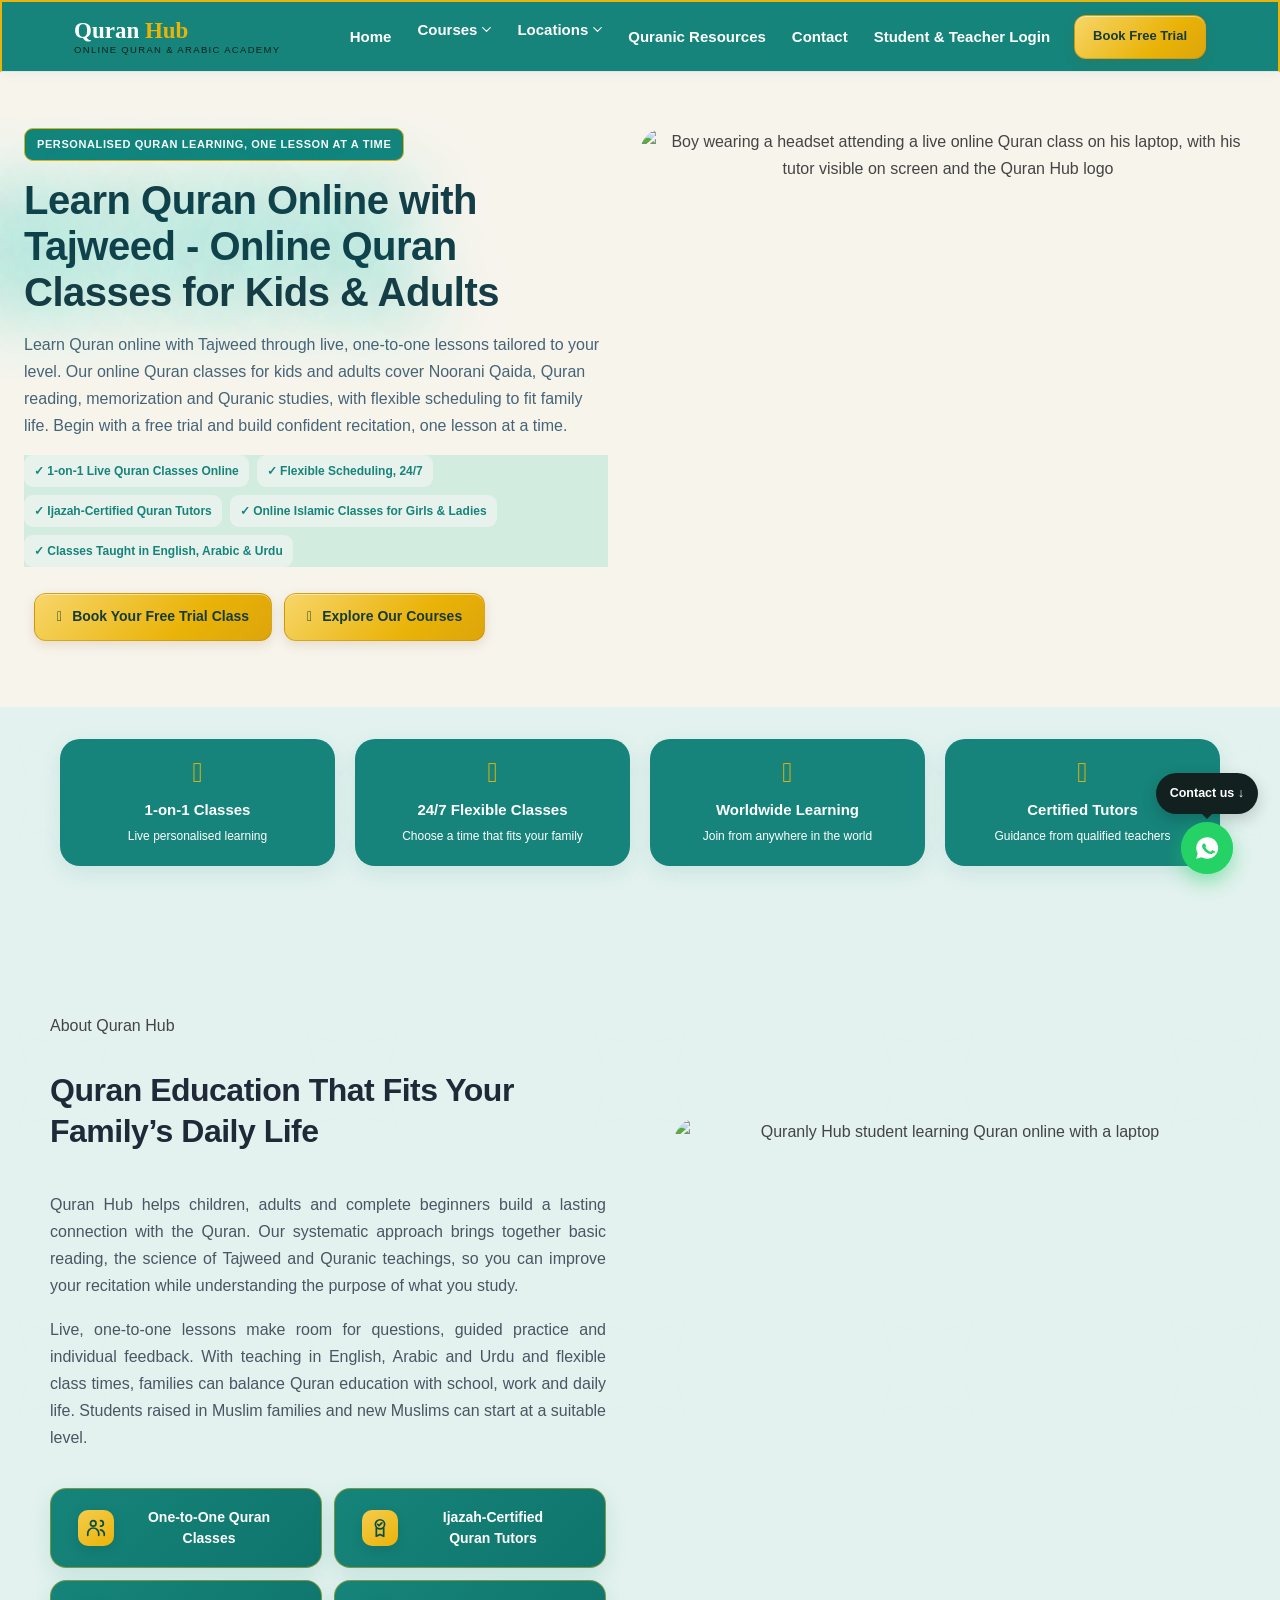
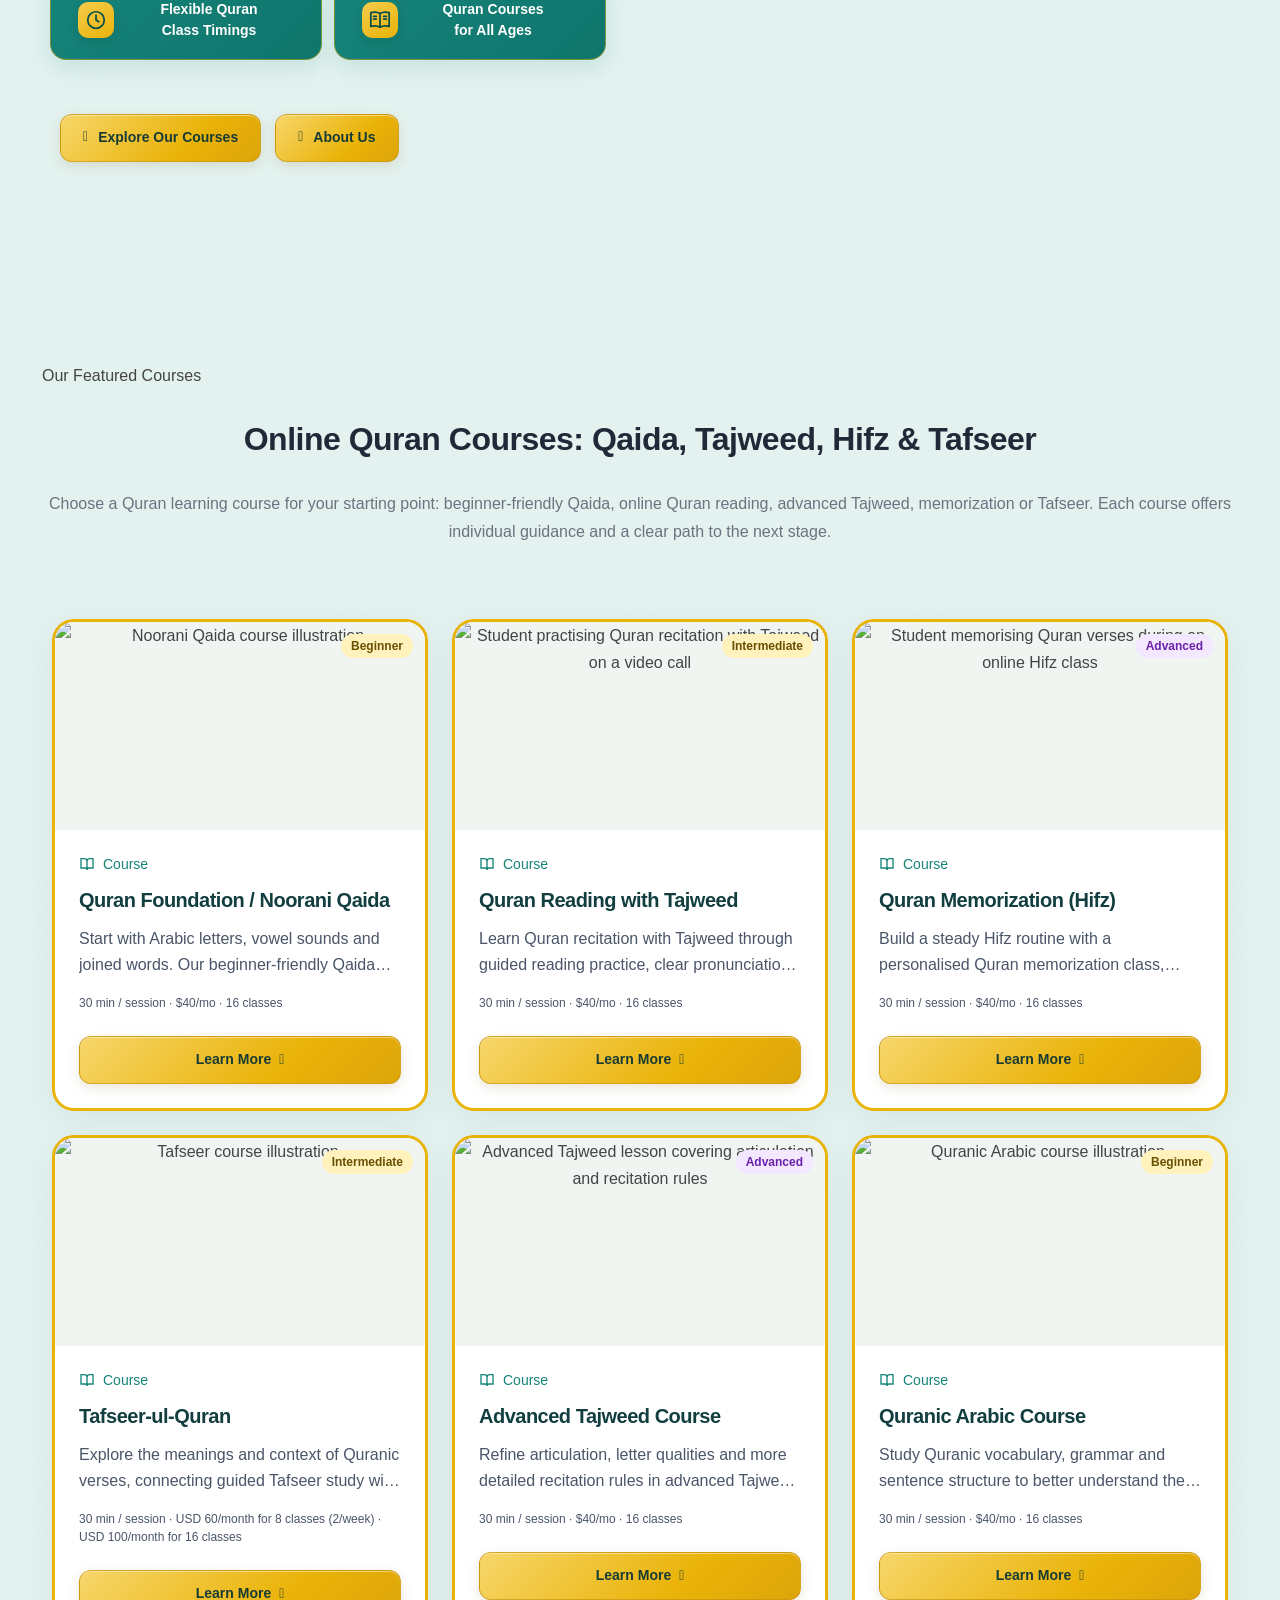
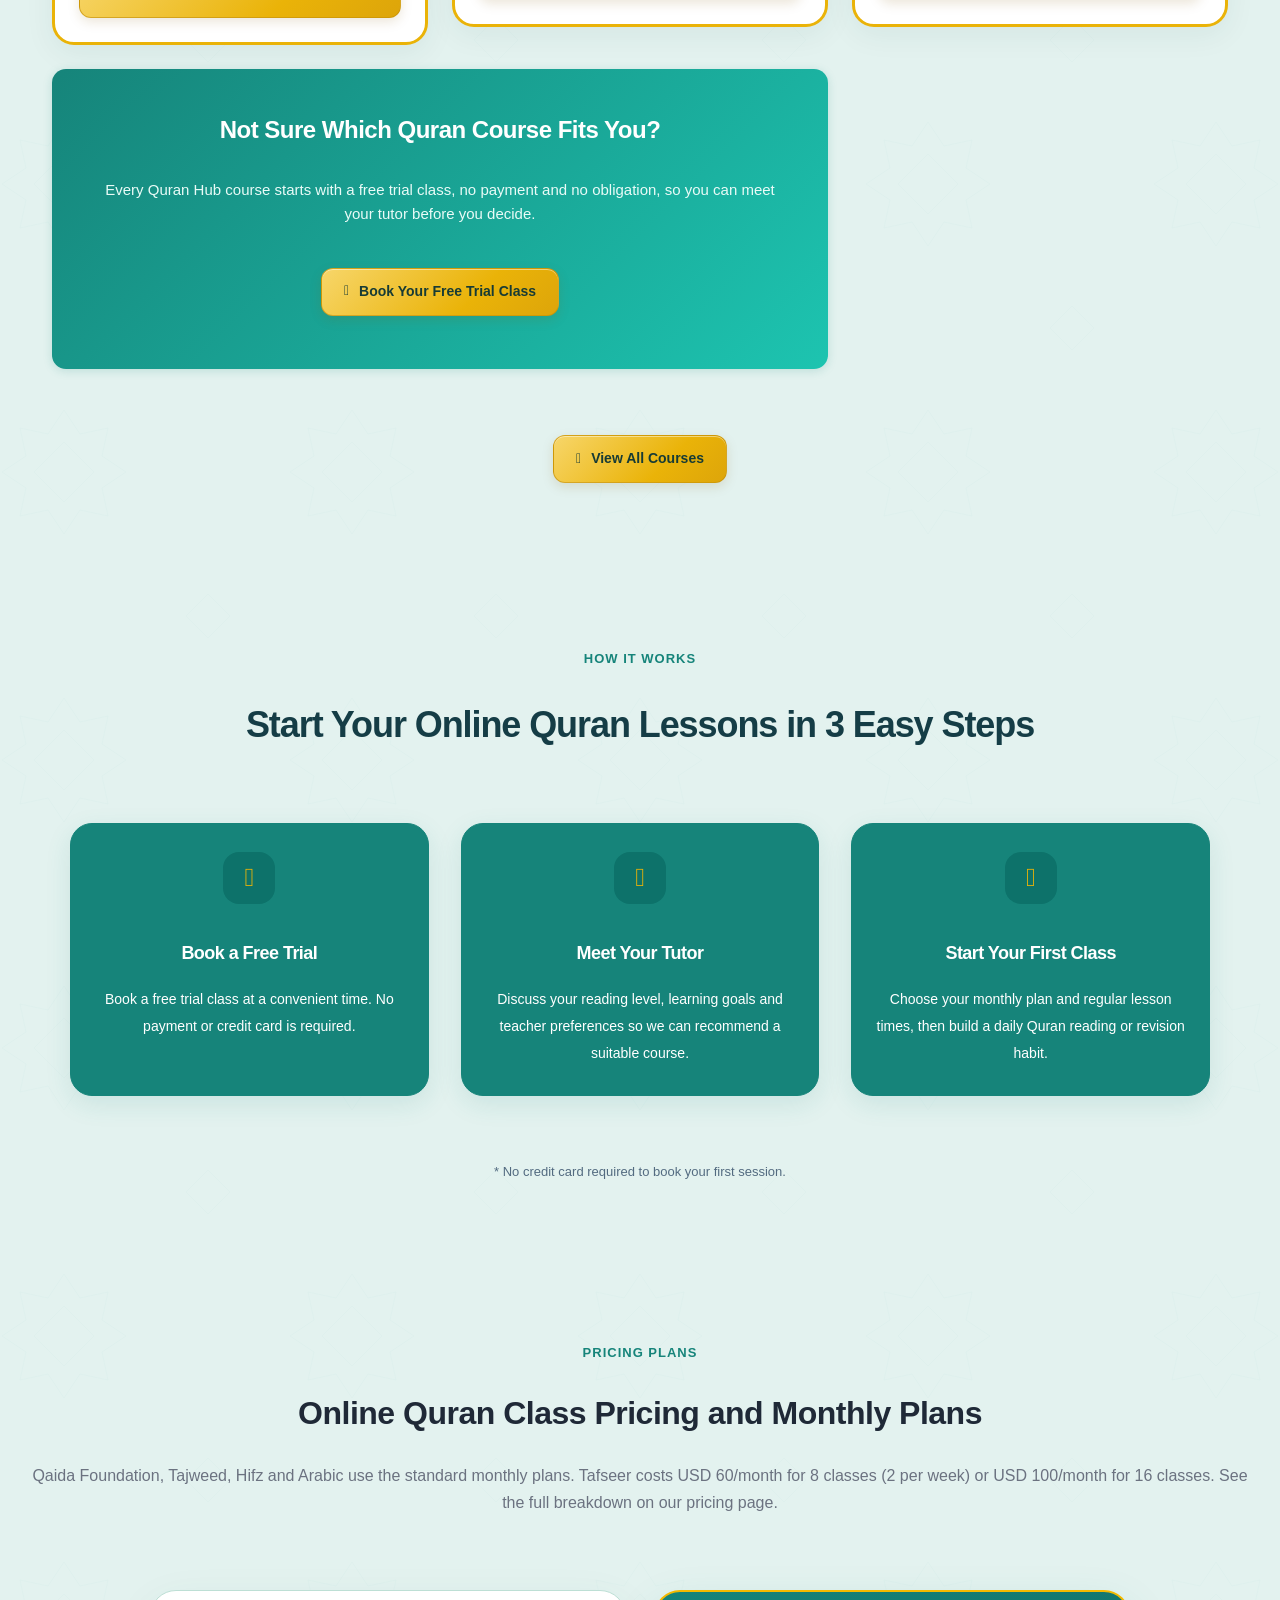
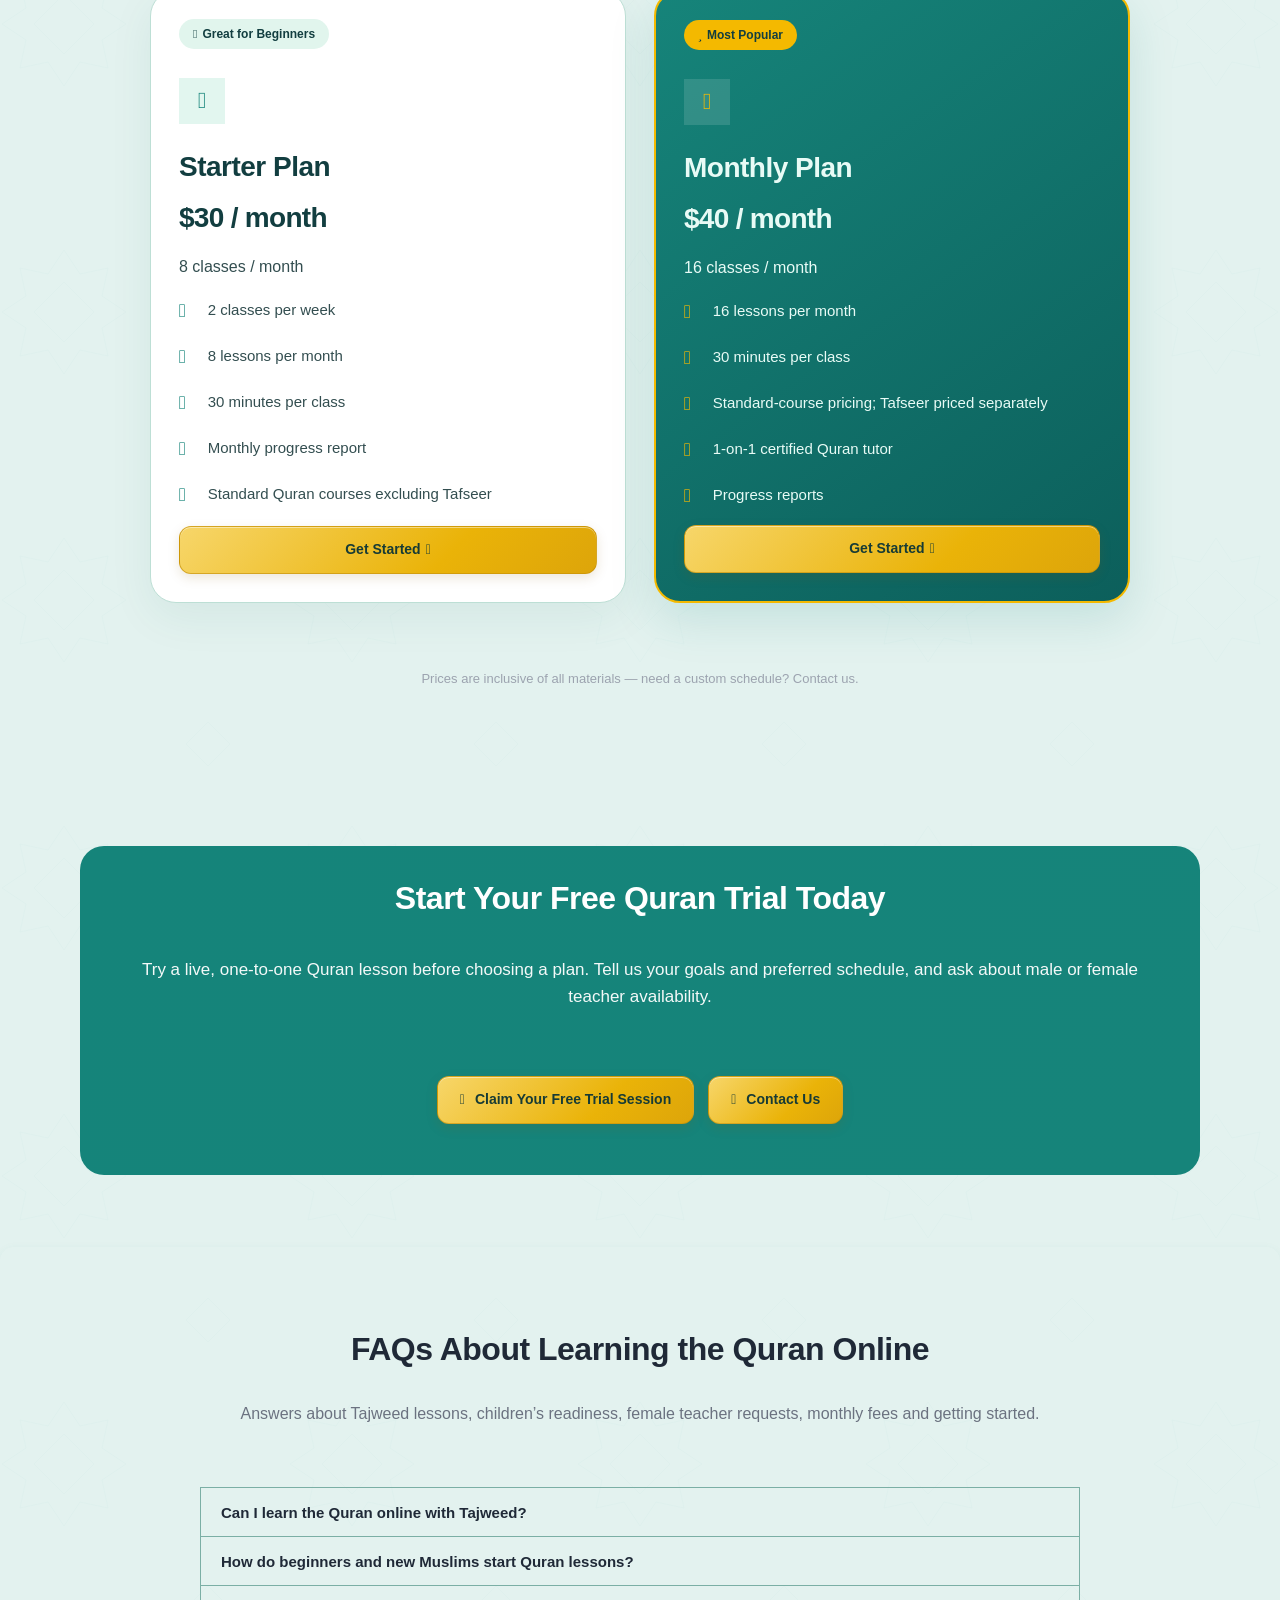
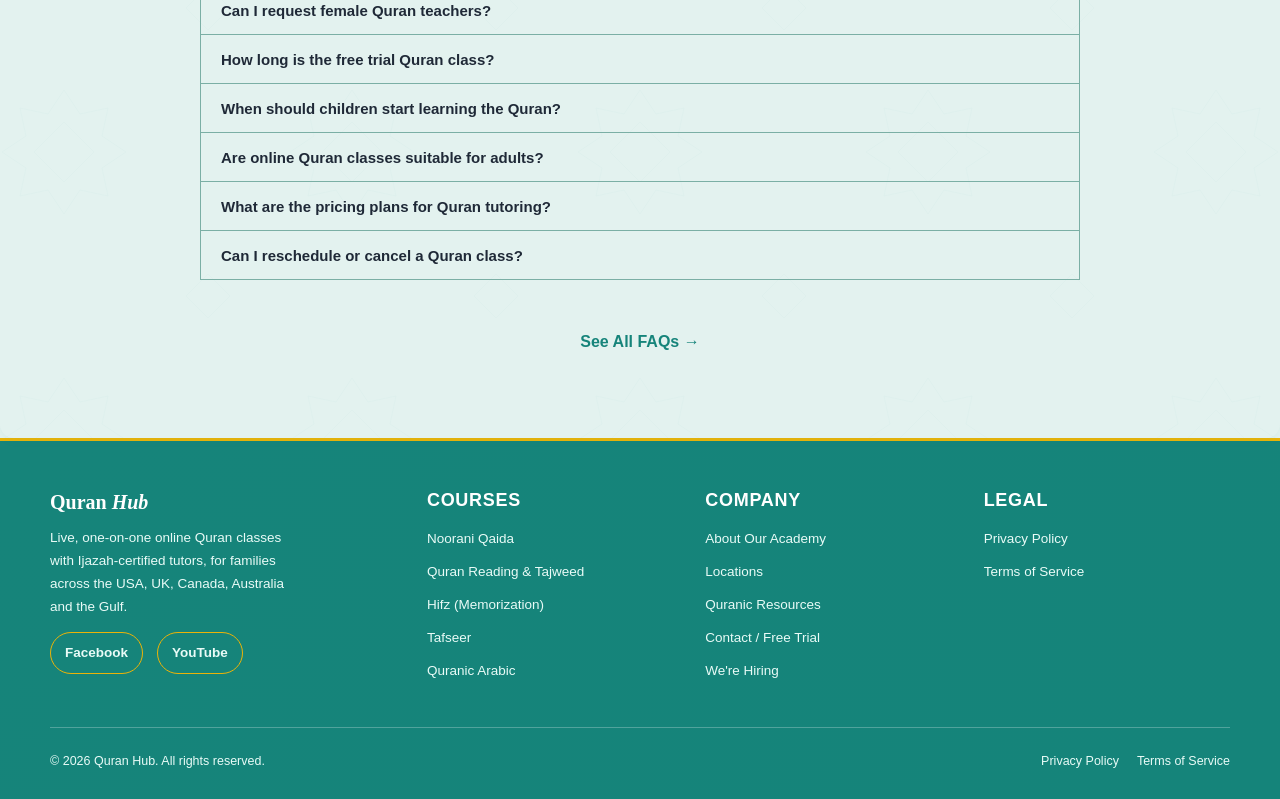
==== commit bbb53e9a: "Prepare Quran Hub indexing, canonical URL and sitemap for Search Console" ====
--- a/public/index.html
+++ b/public/index.html
@@ -1,6 +1,6 @@
-<!DOCTYPE html><html lang="en-US" prefix="og: https://ogp.me/ns#"><head><meta charset="UTF-8"><link rel="preload" as="font" type="font/woff2" href="https://quranlyhub.com/wp-content/uploads/elementor/google-fonts/fonts/inter-6ab57b19.woff2" crossorigin><link rel="preload" as="font" type="font/woff2" href="https://quranlyhub.com/wp-content/uploads/elementor/google-fonts/fonts/manrope-bcbadccc.woff2" crossorigin><link rel="preload" as="font" type="font/woff2" href="https://quranlyhub.com/wp-content/uploads/elementor/google-fonts/fonts/playfairdisplay-61a96359.woff2" crossorigin><link rel="preconnect" href="https://fonts.googleapis.com">     <title>Learn Quran Online with Tajweed for Kids &amp; Adults | Quran Hub</title><meta name="description" content="Learn Quran online with Tajweed through live, one-to-one lessons. Our online Quran classes for kids and adults offer flexible times and a free trial."/><meta name="robots" content="noindex, nofollow"/>  <link rel='dns-prefetch' href='//cdn-reach.hostinger.com' />   <link rel="https://api.w.org/" href="https://quranlyhub.com/wp-json/" /><meta name="generator" content="WordPress 7.0.7" /><link rel='shortlink' href='https://quranlyhub.com/' />
+<!DOCTYPE html><html lang="en-US" prefix="og: https://ogp.me/ns#"><head><meta charset="UTF-8"><link rel="preload" as="font" type="font/woff2" href="https://quranlyhub.com/wp-content/uploads/elementor/google-fonts/fonts/inter-6ab57b19.woff2" crossorigin><link rel="preload" as="font" type="font/woff2" href="https://quranlyhub.com/wp-content/uploads/elementor/google-fonts/fonts/manrope-bcbadccc.woff2" crossorigin><link rel="preload" as="font" type="font/woff2" href="https://quranlyhub.com/wp-content/uploads/elementor/google-fonts/fonts/playfairdisplay-61a96359.woff2" crossorigin><link rel="preconnect" href="https://fonts.googleapis.com">     <title>Learn Quran Online with Tajweed for Kids &amp; Adults | Quran Hub</title><meta name="description" content="Learn Quran online with Tajweed through live, one-to-one lessons. Our online Quran classes for kids and adults offer flexible times and a free trial."/><meta name="robots" content="index, follow"/>  <link rel='dns-prefetch' href='//cdn-reach.hostinger.com' />   <link rel="https://api.w.org/" href="https://quranlyhub.com/wp-json/" /><meta name="generator" content="WordPress 7.0.7" /><link rel='shortlink' href='https://quranlyhub.com/' />
    
-   <meta name="theme-color" content="#1bb0ce" /><meta name="msapplication-navbutton-color" content="#1bb0ce" /><meta name="apple-mobile-web-app-capable" content="yes"><meta name="apple-mobile-web-app-status-bar-style" content="black-translucent"><meta name="generator" content="Elementor 4.3.5; features: additional_custom_breakpoints; settings: css_print_method-external, google_font-disabled, font_display-swap">  <link rel="icon" href="https://quranlyhub.com/wp-content/uploads/2026/09/cropped-file_00000000810481fb97491a1fa5411663-32x32.png" sizes="32x32" /><link rel="icon" href="https://quranlyhub.com/wp-content/uploads/2026/09/cropped-file_00000000810481fb97491a1fa5411663-192x192.png" sizes="192x192" /><link rel="apple-touch-icon" href="https://quranlyhub.com/wp-content/uploads/2026/09/cropped-file_00000000810481fb97491a1fa5411663-180x180.png" /><meta name="msapplication-TileImage" content="https://quranlyhub.com/wp-content/uploads/2026/09/cropped-file_00000000810481fb97491a1fa5411663-270x270.png" /><meta name="viewport" content="width=device-width, initial-scale=1.0, viewport-fit=cover" /><meta name="theme-color" content="#16847A"><script src="original-interactions.js" defer></script><script src="interactions.js" defer></script><link rel="stylesheet" href="styles.css"></head><body id="top" class="home wp-singular page-template page-template-elementor_canvas page page-id-280 wp-theme-phlox eio-default ally-default elementor-default elementor-template-canvas elementor-kit-5 elementor-page elementor-page-280 phlox aux-dom-unready aux-full-width aux-resp aux-s-fhd aux-top-sticky  aux-page-animation-off"><main id="main"><div data-elementor-type="wp-page" data-elementor-id="280" class="elementor elementor-280"><div class="elementor-element elementor-element-83de953 qh-hero-restored-columns e-flex e-con-boxed e-con e-parent" data-id="83de953" data-element_type="container" data-e-type="container" data-settings="{&quot;background_background&quot;:&quot;classic&quot;}"><div class="e-con-inner"><div class="elementor-element elementor-element-1614e52 e-con-full qh-hero-copy-compact qh-hero-copy-restored e-flex e-con e-child" data-id="1614e52" data-element_type="container" data-e-type="container" data-settings="{&quot;background_background&quot;:&quot;classic&quot;}"><div class="elementor-element elementor-element-fd4e653 qh-eyebrow qh-hero-eyebrow-compact elementor-widget elementor-widget-text-editor" data-id="fd4e653" data-element_type="widget" data-e-type="widget" data-widget_type="text-editor.default"><p>Personalised Quran Learning, One Lesson at a Time</p></div><div class="elementor-element elementor-element-cbb0f34 qh-hero-title elementor-widget elementor-widget-heading" data-id="cbb0f34" data-element_type="widget" data-e-type="widget" data-widget_type="heading.default"><h1 class="elementor-heading-title elementor-size-default">Learn Quran Online with Tajweed - Online Quran Classes for Kids &amp; Adults</h1></div><div class="elementor-element elementor-element-4ddb3b9 qh-hero-description-compact elementor-widget elementor-widget-text-editor" data-id="4ddb3b9" data-element_type="widget" data-e-type="widget" data-widget_type="text-editor.default"><p>Learn Quran online with Tajweed through live, one-to-one lessons tailored to your level. Our online Quran classes for kids and adults cover Noorani Qaida, Quran reading, memorization and Quranic studies, with flexible scheduling to fit family life. Begin with a free trial and build confident recitation, one lesson at a time.</p></div><div class="elementor-element elementor-element-8a84978 qh-hero-perks-restored elementor-widget elementor-widget-text-editor" data-id="8a84978" data-element_type="widget" data-e-type="widget" data-widget_type="text-editor.default"><div class="qh-perks"><span>✓ 1-on-1 Live Quran Classes Online</span><span>✓ Flexible Scheduling, 24/7</span><span>✓ Ijazah-Certified Quran Tutors</span><span>✓ Online Islamic Classes for Girls &amp; Ladies</span><span>✓ Classes Taught in English, Arabic &amp; Urdu</span></div></div><div class="elementor-element elementor-element-2babbb9 e-con-full e-flex e-con e-child" data-id="2babbb9" data-element_type="container" data-e-type="container"><div class="elementor-element elementor-element-5ebcd3d elementor-mobile-align-justify qh-modern-button qh-gold-button elementor-mobile-align-justify elementor-widget elementor-widget-button" data-id="5ebcd3d" data-element_type="widget" data-e-type="widget" data-widget_type="button.default">
+   <meta name="theme-color" content="#1bb0ce" /><meta name="msapplication-navbutton-color" content="#1bb0ce" /><meta name="apple-mobile-web-app-capable" content="yes"><meta name="apple-mobile-web-app-status-bar-style" content="black-translucent"><meta name="generator" content="Elementor 4.3.5; features: additional_custom_breakpoints; settings: css_print_method-external, google_font-disabled, font_display-swap">  <link rel="icon" href="https://quranlyhub.com/wp-content/uploads/2026/09/cropped-file_00000000810481fb97491a1fa5411663-32x32.png" sizes="32x32" /><link rel="icon" href="https://quranlyhub.com/wp-content/uploads/2026/09/cropped-file_00000000810481fb97491a1fa5411663-192x192.png" sizes="192x192" /><link rel="apple-touch-icon" href="https://quranlyhub.com/wp-content/uploads/2026/09/cropped-file_00000000810481fb97491a1fa5411663-180x180.png" /><meta name="msapplication-TileImage" content="https://quranlyhub.com/wp-content/uploads/2026/09/cropped-file_00000000810481fb97491a1fa5411663-270x270.png" /><meta name="viewport" content="width=device-width, initial-scale=1.0, viewport-fit=cover" /><meta name="theme-color" content="#16847A"><script src="original-interactions.js" defer></script><script src="interactions.js" defer></script><link rel="stylesheet" href="styles.css"><link rel="canonical" href="https://learnquran-86k.pages.dev/"></head><body id="top" class="home wp-singular page-template page-template-elementor_canvas page page-id-280 wp-theme-phlox eio-default ally-default elementor-default elementor-template-canvas elementor-kit-5 elementor-page elementor-page-280 phlox aux-dom-unready aux-full-width aux-resp aux-s-fhd aux-top-sticky  aux-page-animation-off"><main id="main"><div data-elementor-type="wp-page" data-elementor-id="280" class="elementor elementor-280"><div class="elementor-element elementor-element-83de953 qh-hero-restored-columns e-flex e-con-boxed e-con e-parent" data-id="83de953" data-element_type="container" data-e-type="container" data-settings="{&quot;background_background&quot;:&quot;classic&quot;}"><div class="e-con-inner"><div class="elementor-element elementor-element-1614e52 e-con-full qh-hero-copy-compact qh-hero-copy-restored e-flex e-con e-child" data-id="1614e52" data-element_type="container" data-e-type="container" data-settings="{&quot;background_background&quot;:&quot;classic&quot;}"><div class="elementor-element elementor-element-fd4e653 qh-eyebrow qh-hero-eyebrow-compact elementor-widget elementor-widget-text-editor" data-id="fd4e653" data-element_type="widget" data-e-type="widget" data-widget_type="text-editor.default"><p>Personalised Quran Learning, One Lesson at a Time</p></div><div class="elementor-element elementor-element-cbb0f34 qh-hero-title elementor-widget elementor-widget-heading" data-id="cbb0f34" data-element_type="widget" data-e-type="widget" data-widget_type="heading.default"><h1 class="elementor-heading-title elementor-size-default">Learn Quran Online with Tajweed - Online Quran Classes for Kids &amp; Adults</h1></div><div class="elementor-element elementor-element-4ddb3b9 qh-hero-description-compact elementor-widget elementor-widget-text-editor" data-id="4ddb3b9" data-element_type="widget" data-e-type="widget" data-widget_type="text-editor.default"><p>Learn Quran online with Tajweed through live, one-to-one lessons tailored to your level. Our online Quran classes for kids and adults cover Noorani Qaida, Quran reading, memorization and Quranic studies, with flexible scheduling to fit family life. Begin with a free trial and build confident recitation, one lesson at a time.</p></div><div class="elementor-element elementor-element-8a84978 qh-hero-perks-restored elementor-widget elementor-widget-text-editor" data-id="8a84978" data-element_type="widget" data-e-type="widget" data-widget_type="text-editor.default"><div class="qh-perks"><span>✓ 1-on-1 Live Quran Classes Online</span><span>✓ Flexible Scheduling, 24/7</span><span>✓ Ijazah-Certified Quran Tutors</span><span>✓ Online Islamic Classes for Girls &amp; Ladies</span><span>✓ Classes Taught in English, Arabic &amp; Urdu</span></div></div><div class="elementor-element elementor-element-2babbb9 e-con-full e-flex e-con e-child" data-id="2babbb9" data-element_type="container" data-e-type="container"><div class="elementor-element elementor-element-5ebcd3d elementor-mobile-align-justify qh-modern-button qh-gold-button elementor-mobile-align-justify elementor-widget elementor-widget-button" data-id="5ebcd3d" data-element_type="widget" data-e-type="widget" data-widget_type="button.default">
 <a class="elementor-button elementor-button-link elementor-size-lg" href="#free-trial">
 <span class="elementor-button-content-wrapper">
 <span class="elementor-button-icon">
--- a/public/styles.css
+++ b/public/styles.css
@@ -1053,3 +1053,63 @@
 body.page-id-280 .qh-hero-restored-columns .qh-hero-image-restored::after{content:none!important}
 @media(max-width:1024px){html{scroll-padding-top:80px}}
 @media(prefers-reduced-motion:reduce){html{scroll-behavior:auto}}
+
+/* Quran Hub: modern gold CTA buttons. */
+html body #main .elementor-280 a.elementor-button:not(.elementor-size-sm),
+html body a.qh-cta,
+html body .qh-drawer a.qh-drawer__cta,
+html body .qh-bar a {
+  background:linear-gradient(135deg,#F7D66A 0%,#EAB308 64%,#DDA50A 100%)!important;
+  background-color:#EAB308!important;
+  color:#173B35!important;
+  border:1px solid rgba(197,143,7,.65)!important;
+  border-radius:12px!important;
+  min-height:48px;
+  padding:13px 22px!important;
+  font-family:Inter,Arial,sans-serif!important;
+  font-size:14px!important;
+  font-weight:700!important;
+  line-height:1.4!important;
+  letter-spacing:0!important;
+  text-align:center;
+  text-decoration:none!important;
+  box-shadow:0 4px 12px rgba(125,88,0,.15),inset 0 1px 0 rgba(255,255,255,.45)!important;
+  transition:transform .2s ease,box-shadow .2s ease,background .2s ease!important;
+}
+html body #main .elementor-280 a.elementor-button:not(.elementor-size-sm):visited,
+html body a.qh-cta:visited,
+html body .qh-drawer a.qh-drawer__cta:visited,
+html body .qh-bar a:visited {color:#173B35!important}
+html body #main .elementor-280 a.elementor-button:not(.elementor-size-sm) .elementor-button-icon,
+html body #main .elementor-280 a.elementor-button:not(.elementor-size-sm) .elementor-button-text {color:inherit!important}
+html body #main .elementor-280 a.elementor-button:not(.elementor-size-sm) .elementor-button-icon svg {fill:currentColor!important}
+html body a.qh-cta {min-height:44px;padding:11px 18px!important;font-size:13px!important}
+html body .qh-bar a {height:48px;padding:10px 12px!important;font-size:13px!important}
+@media(hover:hover) and (pointer:fine) {
+  html body #main .elementor-280 a.elementor-button:not(.elementor-size-sm):hover,
+  html body a.qh-cta:hover,
+  html body .qh-drawer a.qh-drawer__cta:hover,
+  html body .qh-bar a:hover {
+    background:linear-gradient(135deg,#F9DC7F 0%,#EDBD23 64%,#E3AF12 100%)!important;
+    color:#173B35!important;
+    transform:translateY(-2px);
+    box-shadow:0 7px 18px rgba(125,88,0,.23),inset 0 1px 0 rgba(255,255,255,.55)!important;
+  }
+}
+html body #main .elementor-280 a.elementor-button:not(.elementor-size-sm):focus-visible,
+html body a.qh-cta:focus-visible,
+html body .qh-drawer a.qh-drawer__cta:focus-visible,
+html body .qh-bar a:focus-visible {outline:3px solid #173B35!important;outline-offset:3px}
+html body #main .elementor-280 a.elementor-button:not(.elementor-size-sm):active,
+html body a.qh-cta:active,
+html body .qh-drawer a.qh-drawer__cta:active,
+html body .qh-bar a:active {transform:translateY(0) scale(.99);box-shadow:0 2px 6px rgba(125,88,0,.16)!important}
+@media(max-width:767px) {
+  html body #main .elementor-280 a.elementor-button:not(.elementor-size-sm) {padding:13px 18px!important;font-size:14px!important}
+}
+@media(prefers-reduced-motion:reduce) {
+  html body #main .elementor-280 a.elementor-button:not(.elementor-size-sm),
+  html body a.qh-cta,
+  html body .qh-drawer a.qh-drawer__cta,
+  html body .qh-bar a {transition:none!important;transform:none!important}
+}
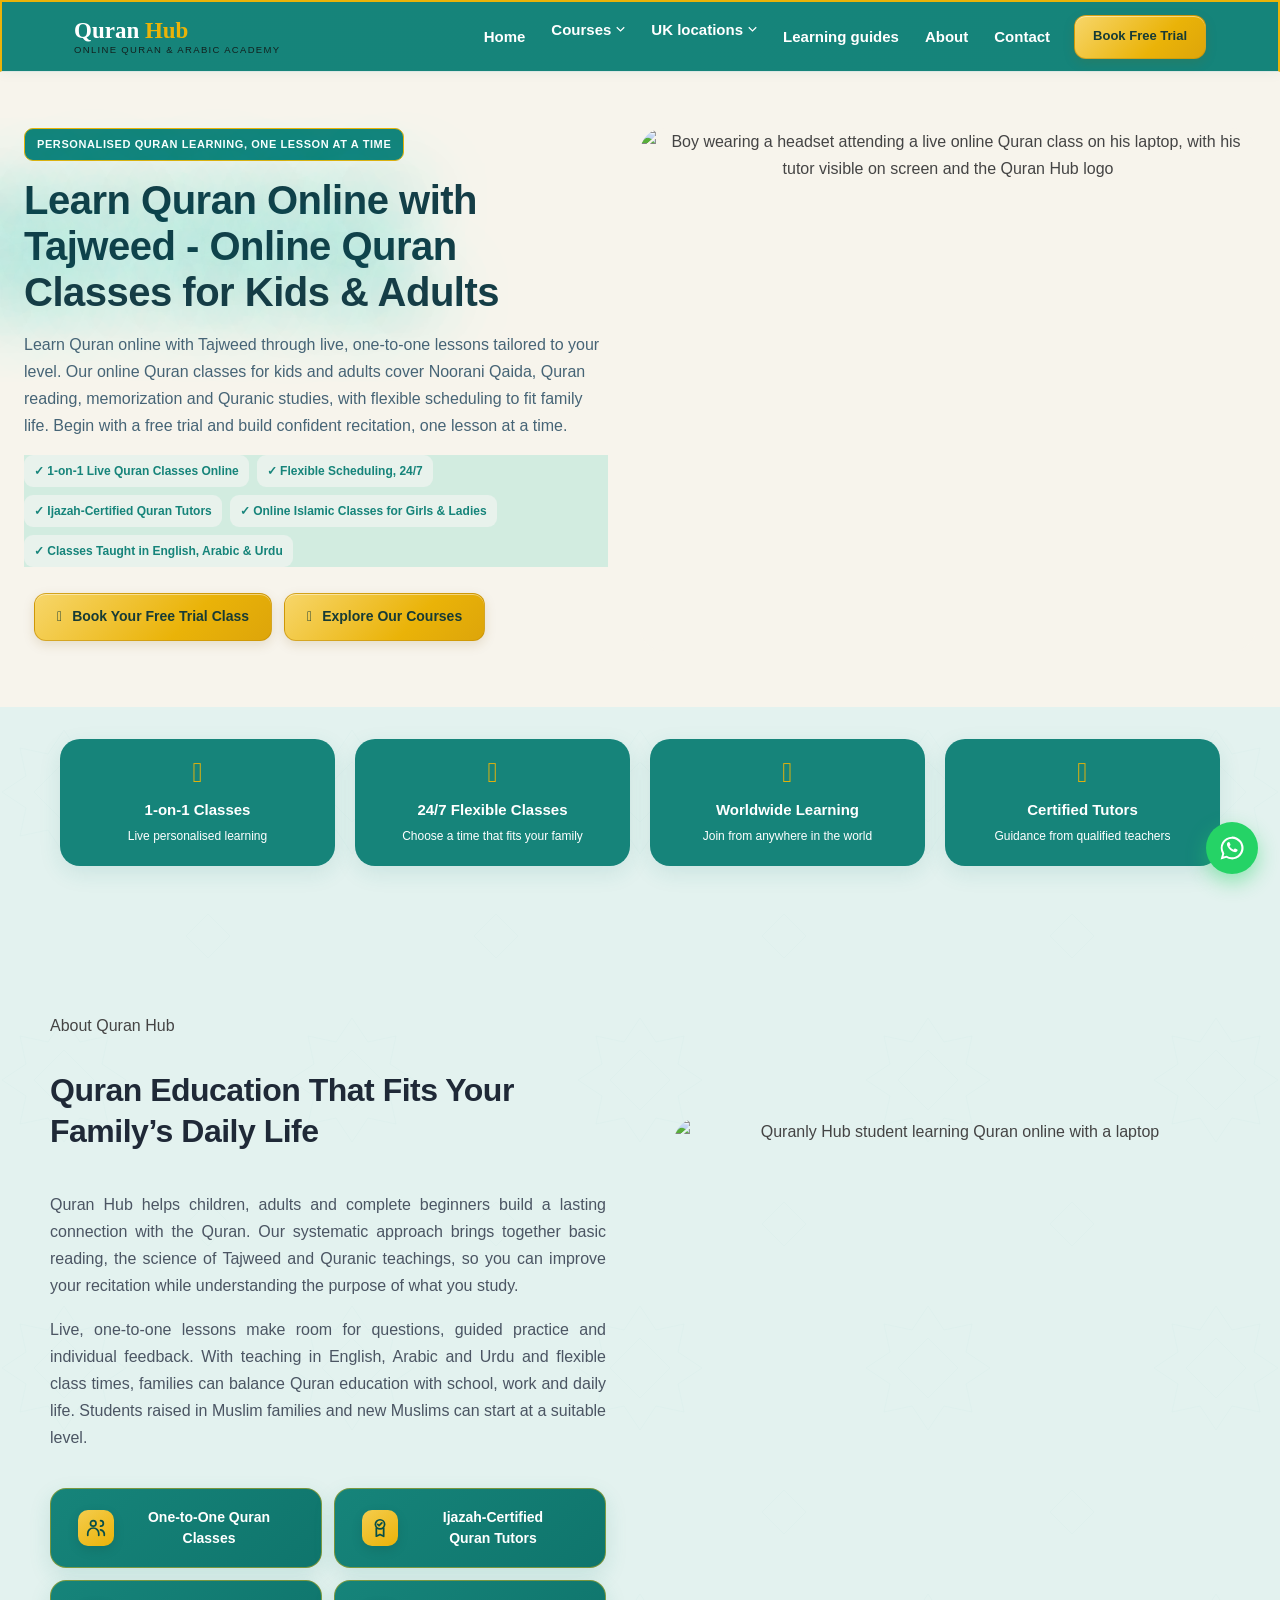
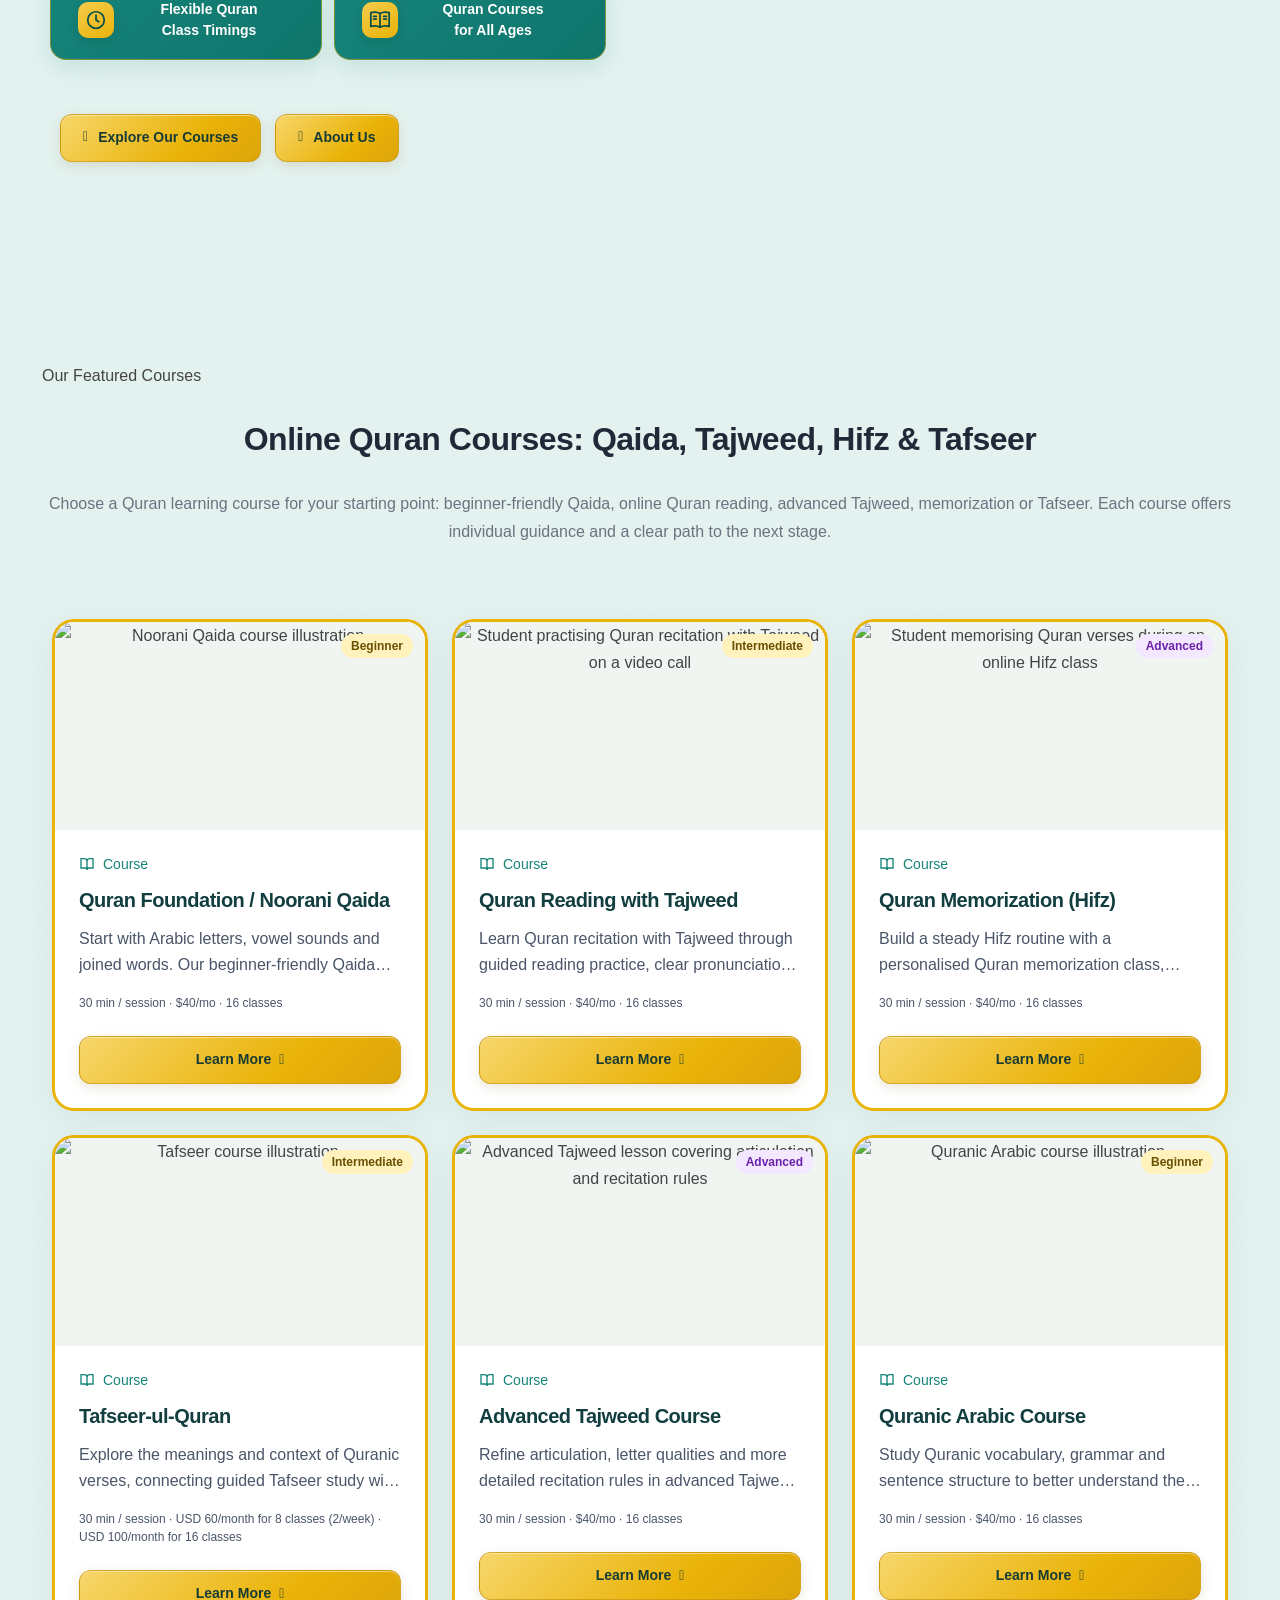
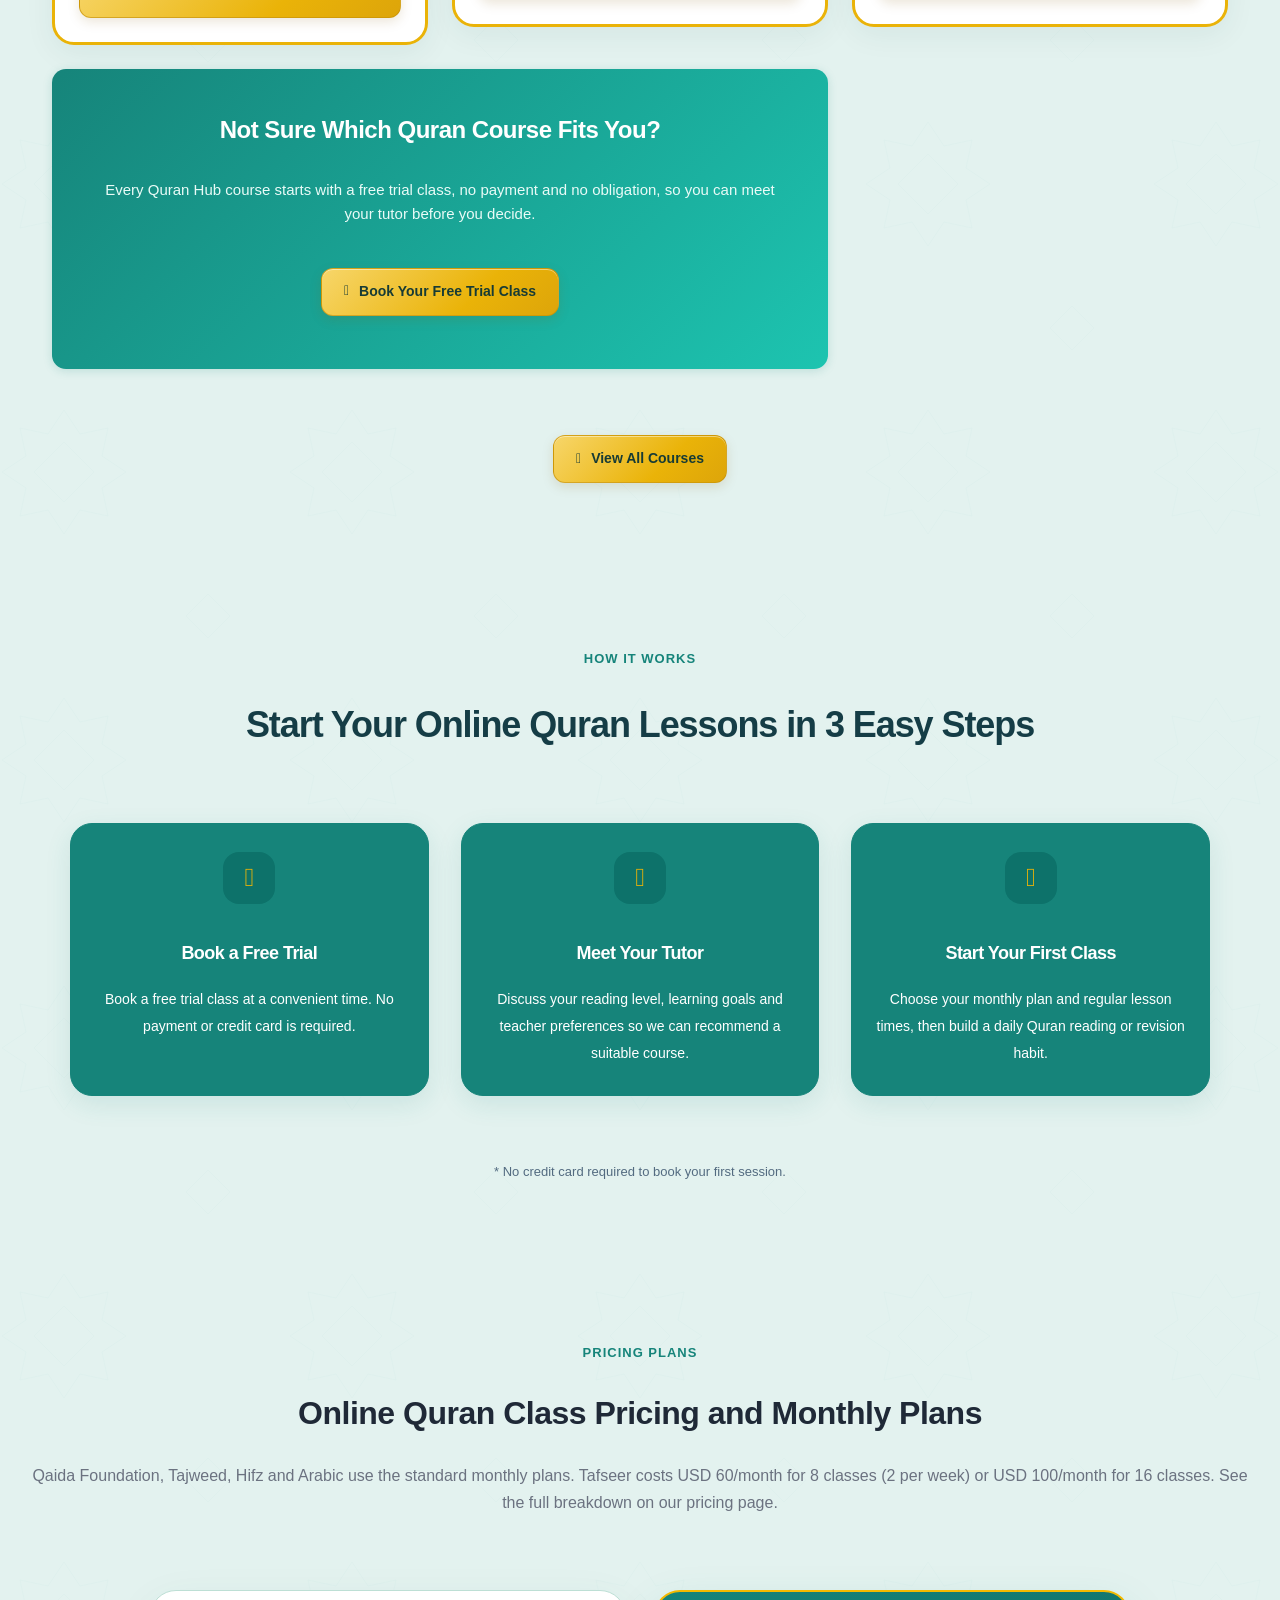
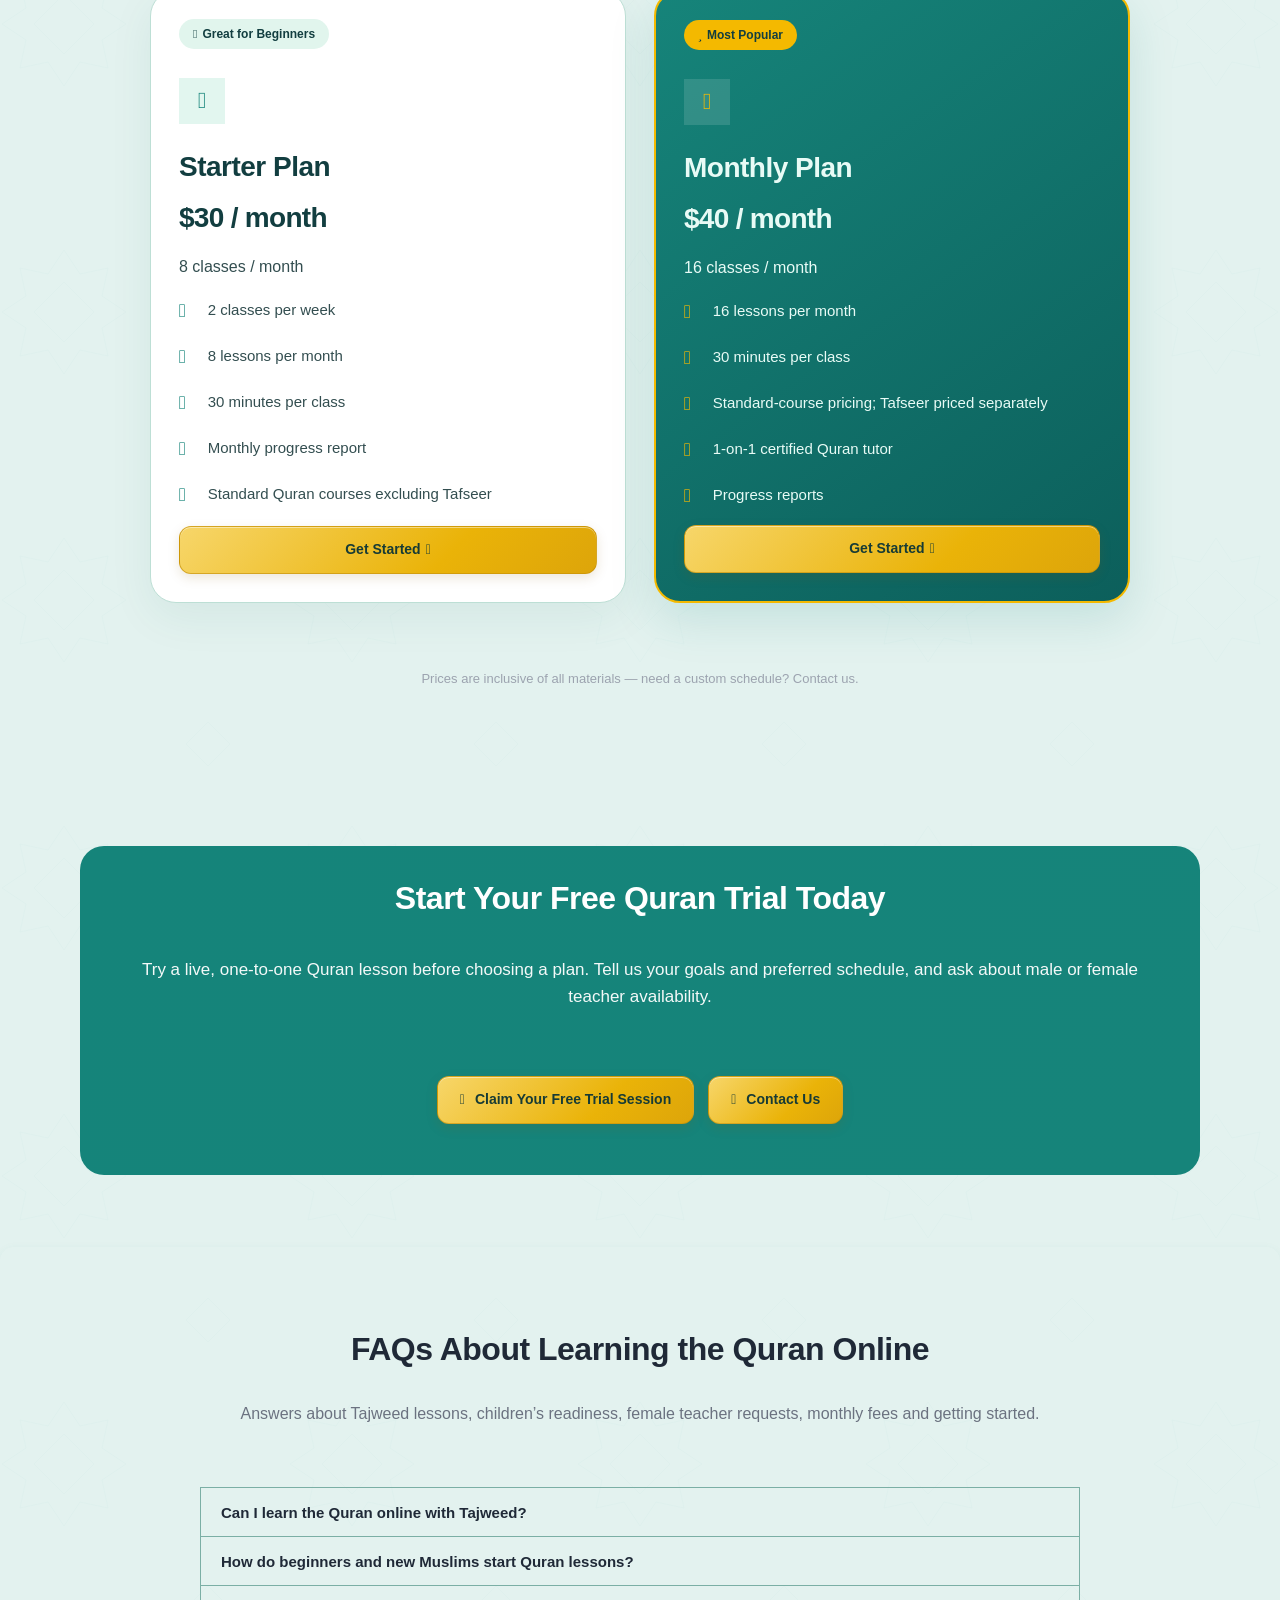
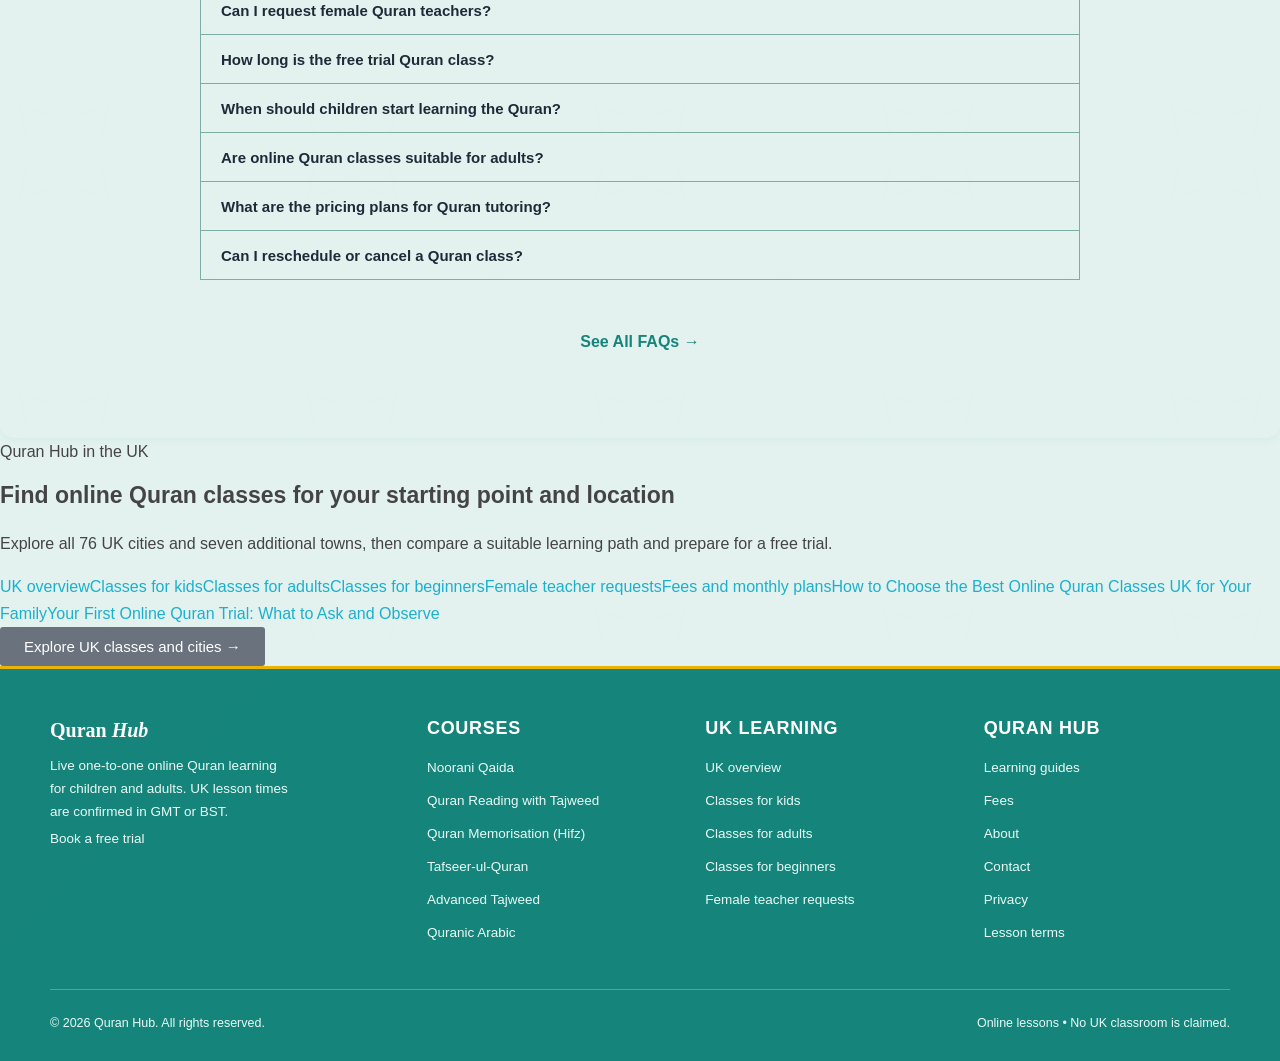
==== commit 91078396: "Build UK learning hub with 83 original location pages and local course paths" ====
--- a/public/index.html
+++ b/public/index.html
@@ -1,6 +1,6 @@
 <!DOCTYPE html><html lang="en-US" prefix="og: https://ogp.me/ns#"><head><meta charset="UTF-8"><link rel="preload" as="font" type="font/woff2" href="https://quranlyhub.com/wp-content/uploads/elementor/google-fonts/fonts/inter-6ab57b19.woff2" crossorigin><link rel="preload" as="font" type="font/woff2" href="https://quranlyhub.com/wp-content/uploads/elementor/google-fonts/fonts/manrope-bcbadccc.woff2" crossorigin><link rel="preload" as="font" type="font/woff2" href="https://quranlyhub.com/wp-content/uploads/elementor/google-fonts/fonts/playfairdisplay-61a96359.woff2" crossorigin><link rel="preconnect" href="https://fonts.googleapis.com">     <title>Learn Quran Online with Tajweed for Kids &amp; Adults | Quran Hub</title><meta name="description" content="Learn Quran online with Tajweed through live, one-to-one lessons. Our online Quran classes for kids and adults offer flexible times and a free trial."/><meta name="robots" content="index, follow"/>  <link rel='dns-prefetch' href='//cdn-reach.hostinger.com' />   <link rel="https://api.w.org/" href="https://quranlyhub.com/wp-json/" /><meta name="generator" content="WordPress 7.0.7" /><link rel='shortlink' href='https://quranlyhub.com/' />
    
-   <meta name="theme-color" content="#1bb0ce" /><meta name="msapplication-navbutton-color" content="#1bb0ce" /><meta name="apple-mobile-web-app-capable" content="yes"><meta name="apple-mobile-web-app-status-bar-style" content="black-translucent"><meta name="generator" content="Elementor 4.3.5; features: additional_custom_breakpoints; settings: css_print_method-external, google_font-disabled, font_display-swap">  <link rel="icon" href="https://quranlyhub.com/wp-content/uploads/2026/09/cropped-file_00000000810481fb97491a1fa5411663-32x32.png" sizes="32x32" /><link rel="icon" href="https://quranlyhub.com/wp-content/uploads/2026/09/cropped-file_00000000810481fb97491a1fa5411663-192x192.png" sizes="192x192" /><link rel="apple-touch-icon" href="https://quranlyhub.com/wp-content/uploads/2026/09/cropped-file_00000000810481fb97491a1fa5411663-180x180.png" /><meta name="msapplication-TileImage" content="https://quranlyhub.com/wp-content/uploads/2026/09/cropped-file_00000000810481fb97491a1fa5411663-270x270.png" /><meta name="viewport" content="width=device-width, initial-scale=1.0, viewport-fit=cover" /><meta name="theme-color" content="#16847A"><script src="original-interactions.js" defer></script><script src="interactions.js" defer></script><link rel="stylesheet" href="styles.css"><link rel="canonical" href="https://learnquran-86k.pages.dev/"></head><body id="top" class="home wp-singular page-template page-template-elementor_canvas page page-id-280 wp-theme-phlox eio-default ally-default elementor-default elementor-template-canvas elementor-kit-5 elementor-page elementor-page-280 phlox aux-dom-unready aux-full-width aux-resp aux-s-fhd aux-top-sticky  aux-page-animation-off"><main id="main"><div data-elementor-type="wp-page" data-elementor-id="280" class="elementor elementor-280"><div class="elementor-element elementor-element-83de953 qh-hero-restored-columns e-flex e-con-boxed e-con e-parent" data-id="83de953" data-element_type="container" data-e-type="container" data-settings="{&quot;background_background&quot;:&quot;classic&quot;}"><div class="e-con-inner"><div class="elementor-element elementor-element-1614e52 e-con-full qh-hero-copy-compact qh-hero-copy-restored e-flex e-con e-child" data-id="1614e52" data-element_type="container" data-e-type="container" data-settings="{&quot;background_background&quot;:&quot;classic&quot;}"><div class="elementor-element elementor-element-fd4e653 qh-eyebrow qh-hero-eyebrow-compact elementor-widget elementor-widget-text-editor" data-id="fd4e653" data-element_type="widget" data-e-type="widget" data-widget_type="text-editor.default"><p>Personalised Quran Learning, One Lesson at a Time</p></div><div class="elementor-element elementor-element-cbb0f34 qh-hero-title elementor-widget elementor-widget-heading" data-id="cbb0f34" data-element_type="widget" data-e-type="widget" data-widget_type="heading.default"><h1 class="elementor-heading-title elementor-size-default">Learn Quran Online with Tajweed - Online Quran Classes for Kids &amp; Adults</h1></div><div class="elementor-element elementor-element-4ddb3b9 qh-hero-description-compact elementor-widget elementor-widget-text-editor" data-id="4ddb3b9" data-element_type="widget" data-e-type="widget" data-widget_type="text-editor.default"><p>Learn Quran online with Tajweed through live, one-to-one lessons tailored to your level. Our online Quran classes for kids and adults cover Noorani Qaida, Quran reading, memorization and Quranic studies, with flexible scheduling to fit family life. Begin with a free trial and build confident recitation, one lesson at a time.</p></div><div class="elementor-element elementor-element-8a84978 qh-hero-perks-restored elementor-widget elementor-widget-text-editor" data-id="8a84978" data-element_type="widget" data-e-type="widget" data-widget_type="text-editor.default"><div class="qh-perks"><span>✓ 1-on-1 Live Quran Classes Online</span><span>✓ Flexible Scheduling, 24/7</span><span>✓ Ijazah-Certified Quran Tutors</span><span>✓ Online Islamic Classes for Girls &amp; Ladies</span><span>✓ Classes Taught in English, Arabic &amp; Urdu</span></div></div><div class="elementor-element elementor-element-2babbb9 e-con-full e-flex e-con e-child" data-id="2babbb9" data-element_type="container" data-e-type="container"><div class="elementor-element elementor-element-5ebcd3d elementor-mobile-align-justify qh-modern-button qh-gold-button elementor-mobile-align-justify elementor-widget elementor-widget-button" data-id="5ebcd3d" data-element_type="widget" data-e-type="widget" data-widget_type="button.default">
+   <meta name="theme-color" content="#1bb0ce" /><meta name="msapplication-navbutton-color" content="#1bb0ce" /><meta name="apple-mobile-web-app-capable" content="yes"><meta name="apple-mobile-web-app-status-bar-style" content="black-translucent"><meta name="generator" content="Elementor 4.3.5; features: additional_custom_breakpoints; settings: css_print_method-external, google_font-disabled, font_display-swap">  <link rel="icon" href="https://quranlyhub.com/wp-content/uploads/2026/09/cropped-file_00000000810481fb97491a1fa5411663-32x32.png" sizes="32x32" /><link rel="icon" href="https://quranlyhub.com/wp-content/uploads/2026/09/cropped-file_00000000810481fb97491a1fa5411663-192x192.png" sizes="192x192" /><link rel="apple-touch-icon" href="https://quranlyhub.com/wp-content/uploads/2026/09/cropped-file_00000000810481fb97491a1fa5411663-180x180.png" /><meta name="msapplication-TileImage" content="https://quranlyhub.com/wp-content/uploads/2026/09/cropped-file_00000000810481fb97491a1fa5411663-270x270.png" /><meta name="viewport" content="width=device-width, initial-scale=1.0, viewport-fit=cover" /><meta name="theme-color" content="#16847A"><script src="original-interactions.js" defer></script><script src="interactions.js" defer></script><link rel="stylesheet" href="styles.css"><link rel="canonical" href="https://learnquran-86k.pages.dev/"><link rel="stylesheet" href="/uk.css"><script src="/uk.js" defer></script></head><body id="top" class="home wp-singular page-template page-template-elementor_canvas page page-id-280 wp-theme-phlox eio-default ally-default elementor-default elementor-template-canvas elementor-kit-5 elementor-page elementor-page-280 phlox aux-dom-unready aux-full-width aux-resp aux-s-fhd aux-top-sticky  aux-page-animation-off"><main id="main"><div data-elementor-type="wp-page" data-elementor-id="280" class="elementor elementor-280"><div class="elementor-element elementor-element-83de953 qh-hero-restored-columns e-flex e-con-boxed e-con e-parent" data-id="83de953" data-element_type="container" data-e-type="container" data-settings="{&quot;background_background&quot;:&quot;classic&quot;}"><div class="e-con-inner"><div class="elementor-element elementor-element-1614e52 e-con-full qh-hero-copy-compact qh-hero-copy-restored e-flex e-con e-child" data-id="1614e52" data-element_type="container" data-e-type="container" data-settings="{&quot;background_background&quot;:&quot;classic&quot;}"><div class="elementor-element elementor-element-fd4e653 qh-eyebrow qh-hero-eyebrow-compact elementor-widget elementor-widget-text-editor" data-id="fd4e653" data-element_type="widget" data-e-type="widget" data-widget_type="text-editor.default"><p>Personalised Quran Learning, One Lesson at a Time</p></div><div class="elementor-element elementor-element-cbb0f34 qh-hero-title elementor-widget elementor-widget-heading" data-id="cbb0f34" data-element_type="widget" data-e-type="widget" data-widget_type="heading.default"><h1 class="elementor-heading-title elementor-size-default">Learn Quran Online with Tajweed - Online Quran Classes for Kids &amp; Adults</h1></div><div class="elementor-element elementor-element-4ddb3b9 qh-hero-description-compact elementor-widget elementor-widget-text-editor" data-id="4ddb3b9" data-element_type="widget" data-e-type="widget" data-widget_type="text-editor.default"><p>Learn Quran online with Tajweed through live, one-to-one lessons tailored to your level. Our online Quran classes for kids and adults cover Noorani Qaida, Quran reading, memorization and Quranic studies, with flexible scheduling to fit family life. Begin with a free trial and build confident recitation, one lesson at a time.</p></div><div class="elementor-element elementor-element-8a84978 qh-hero-perks-restored elementor-widget elementor-widget-text-editor" data-id="8a84978" data-element_type="widget" data-e-type="widget" data-widget_type="text-editor.default"><div class="qh-perks"><span>✓ 1-on-1 Live Quran Classes Online</span><span>✓ Flexible Scheduling, 24/7</span><span>✓ Ijazah-Certified Quran Tutors</span><span>✓ Online Islamic Classes for Girls &amp; Ladies</span><span>✓ Classes Taught in English, Arabic &amp; Urdu</span></div></div><div class="elementor-element elementor-element-2babbb9 e-con-full e-flex e-con e-child" data-id="2babbb9" data-element_type="container" data-e-type="container"><div class="elementor-element elementor-element-5ebcd3d elementor-mobile-align-justify qh-modern-button qh-gold-button elementor-mobile-align-justify elementor-widget elementor-widget-button" data-id="5ebcd3d" data-element_type="widget" data-e-type="widget" data-widget_type="button.default">
 <a class="elementor-button elementor-button-link elementor-size-lg" href="#free-trial">
 <span class="elementor-button-content-wrapper">
 <span class="elementor-button-icon">
@@ -69,7 +69,7 @@
 <img decoding="async" width="1536" height="1024" class="attachment-full size-full wp-image-1415" alt="Noorani Qaida course illustration"  src="https://quranlyhub.com/wp-content/uploads/2026/10/qh-uae-course-noorani-qaida.webp" /></div><div class="elementor-element elementor-element-4f70faf qh-course-badge elementor-widget elementor-widget-text-editor" data-id="4f70faf" data-element_type="widget" data-e-type="widget" data-widget_type="text-editor.default"><p style="margin:0 0 8px 0;color:#16847a;font-size:12px;font-weight:700;text-transform:uppercase;letter-spacing:0.5px;">Beginner</p></div></div><div class="elementor-element elementor-element-6e93a5a e-con-full qh-course-body e-flex e-con e-child" data-id="6e93a5a" data-element_type="container" data-e-type="container"><div class="elementor-element elementor-element-bfc00001 qh-course-label elementor-widget elementor-widget-text-editor" data-id="bfc00001" data-element_type="widget" data-e-type="widget" data-widget_type="text-editor.default"><p><svg viewBox="0 0 24 24" fill="none" stroke="currentColor" stroke-width="2" aria-hidden="true"><path d="M12 7v14M3 18V4h5a4 4 0 0 1 4 4 4 4 0 0 1 4-4h5v14h-6a3 3 0 0 0-3 3 3 3 0 0 0-3-3H3Z"/></svg>Course</p></div><div class="elementor-element elementor-element-f2bd7d4 qh-course-title elementor-widget elementor-widget-heading" data-id="f2bd7d4" data-element_type="widget" data-e-type="widget" data-widget_type="heading.default"><h3 class="elementor-heading-title elementor-size-default">Quran Foundation / Noorani Qaida</h3></div><div class="elementor-element elementor-element-d82d9c6 qh-course-description elementor-widget elementor-widget-text-editor" data-id="d82d9c6" data-element_type="widget" data-e-type="widget" data-widget_type="text-editor.default">
 Start with Arabic letters, vowel sounds and joined words. Our beginner-friendly Qaida lessons build the foundation for accurate Quran reading.</div><div class="elementor-element elementor-element-3316b58 qh-course-meta elementor-widget elementor-widget-text-editor" data-id="3316b58" data-element_type="widget" data-e-type="widget" data-widget_type="text-editor.default">
 30 min / session · $40/mo · 16 classes</div><div class="elementor-element elementor-element-93d9fd2 elementor-mobile-align-justify qh-course-button qh-modern-button elementor-align-justify elementor-mobile-align-justify elementor-widget elementor-widget-button" data-id="93d9fd2" data-element_type="widget" data-e-type="widget" data-widget_type="button.default">
-<a aria-label="Learn more about the Noorani Qaida course" class="elementor-button elementor-button-link elementor-size-md" href="https://quranlyhub.com/services/noorani-qaida/">
+<a aria-label="Learn more about the Noorani Qaida course" class="elementor-button elementor-button-link elementor-size-md" href="/courses/noorani-qaida/">
 <span class="elementor-button-content-wrapper">
 <span class="elementor-button-icon">
 <i aria-hidden="true" class="fas fa-arrow-right"></i>			</span>
@@ -79,7 +79,7 @@
 <img decoding="async" width="1586" height="992" class="attachment-full size-full wp-image-305" alt="Student practising Quran recitation with Tajweed on a video call"  src="https://quranlyhub.com/wp-content/uploads/2026/08/course-tajweed-reading.webp"  srcset="https://quranlyhub.com/wp-content/uploads/2026/08/course-tajweed-reading.webp 1586w, https://quranlyhub.com/wp-content/uploads/2026/08/course-tajweed-reading-1536x961.webp 1536w"  sizes="(max-width: 1586px) 100vw, 1586px" /></div><div class="elementor-element elementor-element-211a4e7 qh-course-badge elementor-widget elementor-widget-text-editor" data-id="211a4e7" data-element_type="widget" data-e-type="widget" data-widget_type="text-editor.default"><p style="margin: 0 0 8px 0; color: #16847a; font-size: 12px; font-weight: bold; text-transform: uppercase; letter-spacing: 0.5px;">Intermediate</p></div></div><div class="elementor-element elementor-element-2131603 e-con-full qh-course-body e-flex e-con e-child" data-id="2131603" data-element_type="container" data-e-type="container"><div class="elementor-element elementor-element-bfc00002 qh-course-label elementor-widget elementor-widget-text-editor" data-id="bfc00002" data-element_type="widget" data-e-type="widget" data-widget_type="text-editor.default"><p><svg viewBox="0 0 24 24" fill="none" stroke="currentColor" stroke-width="2" aria-hidden="true"><path d="M12 7v14M3 18V4h5a4 4 0 0 1 4 4 4 4 0 0 1 4-4h5v14h-6a3 3 0 0 0-3 3 3 3 0 0 0-3-3H3Z"/></svg>Course</p></div><div class="elementor-element elementor-element-de991aa qh-course-title elementor-widget elementor-widget-heading" data-id="de991aa" data-element_type="widget" data-e-type="widget" data-widget_type="heading.default"><h3 class="elementor-heading-title elementor-size-default">Quran Reading with Tajweed</h3></div><div class="elementor-element elementor-element-7d78b4b qh-course-description elementor-widget elementor-widget-text-editor" data-id="7d78b4b" data-element_type="widget" data-e-type="widget" data-widget_type="text-editor.default">
 Learn Quran recitation with Tajweed through guided reading practice, clear pronunciation and correction of common mistakes.</div><div class="elementor-element elementor-element-f258e76 qh-course-meta elementor-widget elementor-widget-text-editor" data-id="f258e76" data-element_type="widget" data-e-type="widget" data-widget_type="text-editor.default">
 30 min / session · $40/mo · 16 classes</div><div class="elementor-element elementor-element-44e686c elementor-mobile-align-justify qh-course-button qh-modern-button elementor-align-justify elementor-mobile-align-justify elementor-widget elementor-widget-button" data-id="44e686c" data-element_type="widget" data-e-type="widget" data-widget_type="button.default">
-<a aria-label="Learn more about the Quran Reading and Tajweed course" class="elementor-button elementor-button-link elementor-size-md" href="https://quranlyhub.com/services/quran-reading-tajweed/">
+<a aria-label="Learn more about the Quran Reading and Tajweed course" class="elementor-button elementor-button-link elementor-size-md" href="/courses/quran-reading-tajweed/">
 <span class="elementor-button-content-wrapper">
 <span class="elementor-button-icon">
 <i aria-hidden="true" class="fas fa-arrow-right"></i>			</span>
@@ -89,7 +89,7 @@
 <img loading="lazy" decoding="async" width="1535" height="1024" class="attachment-full size-full wp-image-306" alt="Student memorising Quran verses during an online Hifz class"  src="https://quranlyhub.com/wp-content/uploads/2026/08/course-hifz-memorization.webp" /></div><div class="elementor-element elementor-element-4afe950 qh-course-badge qh-level-advanced elementor-widget elementor-widget-text-editor" data-id="4afe950" data-element_type="widget" data-e-type="widget" data-widget_type="text-editor.default"><p style="margin:0 0 8px 0;color:#16847a;font-size:12px;font-weight:700;text-transform:uppercase;letter-spacing:0.5px;">Advanced</p></div></div><div class="elementor-element elementor-element-ebb677d e-con-full qh-course-body e-flex e-con e-child" data-id="ebb677d" data-element_type="container" data-e-type="container"><div class="elementor-element elementor-element-bfc00003 qh-course-label elementor-widget elementor-widget-text-editor" data-id="bfc00003" data-element_type="widget" data-e-type="widget" data-widget_type="text-editor.default"><p><svg viewBox="0 0 24 24" fill="none" stroke="currentColor" stroke-width="2" aria-hidden="true"><path d="M12 7v14M3 18V4h5a4 4 0 0 1 4 4 4 4 0 0 1 4-4h5v14h-6a3 3 0 0 0-3 3 3 3 0 0 0-3-3H3Z"/></svg>Course</p></div><div class="elementor-element elementor-element-9d3cce1 qh-course-title elementor-widget elementor-widget-heading" data-id="9d3cce1" data-element_type="widget" data-e-type="widget" data-widget_type="heading.default"><h3 class="elementor-heading-title elementor-size-default">Quran Memorization (Hifz)</h3></div><div class="elementor-element elementor-element-be753e9 qh-course-description elementor-widget elementor-widget-text-editor" data-id="be753e9" data-element_type="widget" data-e-type="widget" data-widget_type="text-editor.default">
 Build a steady Hifz routine with a personalised Quran memorization class, manageable targets and regular revision to support retention.</div><div class="elementor-element elementor-element-83d1a56 qh-course-meta elementor-widget elementor-widget-text-editor" data-id="83d1a56" data-element_type="widget" data-e-type="widget" data-widget_type="text-editor.default">
 30 min / session · $40/mo · 16 classes</div><div class="elementor-element elementor-element-5c65ea2 elementor-mobile-align-justify qh-course-button qh-modern-button elementor-align-justify elementor-mobile-align-justify elementor-widget elementor-widget-button" data-id="5c65ea2" data-element_type="widget" data-e-type="widget" data-widget_type="button.default">
-<a aria-label="Learn more about the Quran Memorization (Hifz) course" class="elementor-button elementor-button-link elementor-size-md" href="https://quranlyhub.com/services/quran-memorization-hifz/">
+<a aria-label="Learn more about the Quran Memorization (Hifz) course" class="elementor-button elementor-button-link elementor-size-md" href="/courses/quran-memorization-hifz/">
 <span class="elementor-button-content-wrapper">
 <span class="elementor-button-icon">
 <i aria-hidden="true" class="fas fa-arrow-right"></i>			</span>
@@ -99,7 +99,7 @@
 <img loading="lazy" decoding="async" width="1536" height="1024" class="attachment-full size-full wp-image-1419" alt="Tafseer course illustration"  src="https://quranlyhub.com/wp-content/uploads/2026/10/qh-uae-course-tafseer.webp" /></div><div class="elementor-element elementor-element-e0aab04 qh-course-badge elementor-widget elementor-widget-text-editor" data-id="e0aab04" data-element_type="widget" data-e-type="widget" data-widget_type="text-editor.default"><p style="margin:0 0 8px 0;color:#16847a;font-size:12px;font-weight:700;text-transform:uppercase;letter-spacing:0.5px;">Intermediate</p></div></div><div class="elementor-element elementor-element-ef8bed6 e-con-full qh-course-body e-flex e-con e-child" data-id="ef8bed6" data-element_type="container" data-e-type="container"><div class="elementor-element elementor-element-bfc00004 qh-course-label elementor-widget elementor-widget-text-editor" data-id="bfc00004" data-element_type="widget" data-e-type="widget" data-widget_type="text-editor.default"><p><svg viewBox="0 0 24 24" fill="none" stroke="currentColor" stroke-width="2" aria-hidden="true"><path d="M12 7v14M3 18V4h5a4 4 0 0 1 4 4 4 4 0 0 1 4-4h5v14h-6a3 3 0 0 0-3 3 3 3 0 0 0-3-3H3Z"/></svg>Course</p></div><div class="elementor-element elementor-element-3987c66 qh-course-title elementor-widget elementor-widget-heading" data-id="3987c66" data-element_type="widget" data-e-type="widget" data-widget_type="heading.default"><h3 class="elementor-heading-title elementor-size-default">Tafseer-ul-Quran</h3></div><div class="elementor-element elementor-element-b01e83f qh-course-description elementor-widget elementor-widget-text-editor" data-id="b01e83f" data-element_type="widget" data-e-type="widget" data-widget_type="text-editor.default">
 Explore the meanings and context of Quranic verses, connecting guided Tafseer study with reflection on Islamic principles and daily life.</div><div class="elementor-element elementor-element-c2faf1e qh-course-meta elementor-widget elementor-widget-text-editor" data-id="c2faf1e" data-element_type="widget" data-e-type="widget" data-widget_type="text-editor.default">
 30 min / session · USD 60/month for 8 classes (2/week) · USD 100/month for 16 classes</div><div class="elementor-element elementor-element-df8168c elementor-mobile-align-justify qh-course-button qh-modern-button elementor-align-justify elementor-mobile-align-justify elementor-widget elementor-widget-button" data-id="df8168c" data-element_type="widget" data-e-type="widget" data-widget_type="button.default">
-<a aria-label="Learn more about Tafseer classes" class="elementor-button elementor-button-link elementor-size-md" href="https://quranlyhub.com/services/tafseer/">
+<a aria-label="Learn more about Tafseer classes" class="elementor-button elementor-button-link elementor-size-md" href="/courses/tafseer/">
 <span class="elementor-button-content-wrapper">
 <span class="elementor-button-icon">
 <i aria-hidden="true" class="fas fa-arrow-right"></i>			</span>
@@ -109,7 +109,7 @@
 <img loading="lazy" decoding="async" width="1535" height="1024" class="attachment-full size-full wp-image-308" alt="Advanced Tajweed lesson covering articulation and recitation rules"  src="https://quranlyhub.com/wp-content/uploads/2026/08/course-advanced-tajweed.webp" /></div><div class="elementor-element elementor-element-b76cfae qh-course-badge qh-level-advanced elementor-widget elementor-widget-text-editor" data-id="b76cfae" data-element_type="widget" data-e-type="widget" data-widget_type="text-editor.default"><p style="margin:0 0 8px 0;color:#16847a;font-size:12px;font-weight:700;text-transform:uppercase;letter-spacing:0.5px;">Advanced</p></div></div><div class="elementor-element elementor-element-e590956 e-con-full qh-course-body e-flex e-con e-child" data-id="e590956" data-element_type="container" data-e-type="container"><div class="elementor-element elementor-element-bfc00005 qh-course-label elementor-widget elementor-widget-text-editor" data-id="bfc00005" data-element_type="widget" data-e-type="widget" data-widget_type="text-editor.default"><p><svg viewBox="0 0 24 24" fill="none" stroke="currentColor" stroke-width="2" aria-hidden="true"><path d="M12 7v14M3 18V4h5a4 4 0 0 1 4 4 4 4 0 0 1 4-4h5v14h-6a3 3 0 0 0-3 3 3 3 0 0 0-3-3H3Z"/></svg>Course</p></div><div class="elementor-element elementor-element-b570dc0 qh-course-title elementor-widget elementor-widget-heading" data-id="b570dc0" data-element_type="widget" data-e-type="widget" data-widget_type="heading.default"><h3 class="elementor-heading-title elementor-size-default">Advanced Tajweed Course</h3></div><div class="elementor-element elementor-element-35254e2 qh-course-description elementor-widget elementor-widget-text-editor" data-id="35254e2" data-element_type="widget" data-e-type="widget" data-widget_type="text-editor.default">
 Refine articulation, letter qualities and more detailed recitation rules in advanced Tajweed lessons for students with a reading foundation.</div><div class="elementor-element elementor-element-eaf27bb qh-course-meta elementor-widget elementor-widget-text-editor" data-id="eaf27bb" data-element_type="widget" data-e-type="widget" data-widget_type="text-editor.default">
 30 min / session · $40/mo · 16 classes</div><div class="elementor-element elementor-element-7e8ed93 elementor-mobile-align-justify qh-course-button qh-modern-button elementor-align-justify elementor-mobile-align-justify elementor-widget elementor-widget-button" data-id="7e8ed93" data-element_type="widget" data-e-type="widget" data-widget_type="button.default">
-<a aria-label="Learn more about the Advanced Tajweed course" class="elementor-button elementor-button-link elementor-size-md" href="https://quranlyhub.com/services/advanced-tajweed/">
+<a aria-label="Learn more about the Advanced Tajweed course" class="elementor-button elementor-button-link elementor-size-md" href="/courses/advanced-tajweed/">
 <span class="elementor-button-content-wrapper">
 <span class="elementor-button-icon">
 <i aria-hidden="true" class="fas fa-arrow-right"></i>			</span>
@@ -119,7 +119,7 @@
 <img loading="lazy" decoding="async" width="1536" height="1024" class="attachment-full size-full wp-image-1416" alt="Quranic Arabic course illustration"  src="https://quranlyhub.com/wp-content/uploads/2026/10/qh-uae-course-quranic-arabic.webp" /></div><div class="elementor-element elementor-element-6c6c3f0 qh-course-badge elementor-widget elementor-widget-text-editor" data-id="6c6c3f0" data-element_type="widget" data-e-type="widget" data-widget_type="text-editor.default"><p style="margin:0 0 8px 0;color:#16847a;font-size:12px;font-weight:700;text-transform:uppercase;letter-spacing:0.5px;">Beginner</p></div></div><div class="elementor-element elementor-element-74e4987 e-con-full qh-course-body e-flex e-con e-child" data-id="74e4987" data-element_type="container" data-e-type="container"><div class="elementor-element elementor-element-bfc00006 qh-course-label elementor-widget elementor-widget-text-editor" data-id="bfc00006" data-element_type="widget" data-e-type="widget" data-widget_type="text-editor.default"><p><svg viewBox="0 0 24 24" fill="none" stroke="currentColor" stroke-width="2" aria-hidden="true"><path d="M12 7v14M3 18V4h5a4 4 0 0 1 4 4 4 4 0 0 1 4-4h5v14h-6a3 3 0 0 0-3 3 3 3 0 0 0-3-3H3Z"/></svg>Course</p></div><div class="elementor-element elementor-element-8b8e3bf qh-course-title elementor-widget elementor-widget-heading" data-id="8b8e3bf" data-element_type="widget" data-e-type="widget" data-widget_type="heading.default"><h3 class="elementor-heading-title elementor-size-default">Quranic Arabic Course</h3></div><div class="elementor-element elementor-element-d4c6847 qh-course-description elementor-widget elementor-widget-text-editor" data-id="d4c6847" data-element_type="widget" data-e-type="widget" data-widget_type="text-editor.default">
 Study Quranic vocabulary, grammar and sentence structure to better understand the Arabic you encounter while reading the Quran.</div><div class="elementor-element elementor-element-3e507c4 qh-course-meta elementor-widget elementor-widget-text-editor" data-id="3e507c4" data-element_type="widget" data-e-type="widget" data-widget_type="text-editor.default">
 30 min / session · $40/mo · 16 classes</div><div class="elementor-element elementor-element-5b4b36d elementor-mobile-align-justify qh-course-button qh-modern-button elementor-align-justify elementor-mobile-align-justify elementor-widget elementor-widget-button" data-id="5b4b36d" data-element_type="widget" data-e-type="widget" data-widget_type="button.default">
-<a aria-label="Learn more about the Quranic Arabic course" class="elementor-button elementor-button-link elementor-size-md" href="https://quranlyhub.com/services/quranic-arabic/">
+<a aria-label="Learn more about the Quranic Arabic course" class="elementor-button elementor-button-link elementor-size-md" href="/courses/quranic-arabic/">
 <span class="elementor-button-content-wrapper">
 <span class="elementor-button-icon">
 <i aria-hidden="true" class="fas fa-arrow-right"></i>			</span>
@@ -133,7 +133,7 @@
 <span class="elementor-button-text">Book Your Free Trial Class</span>
 </span>
 </a></div></div></div><div class="elementor-element elementor-element-6fefb03 elementor-mobile-align-justify qh-modern-button elementor-align-center elementor-mobile-align-justify elementor-widget elementor-widget-button" data-id="6fefb03" data-element_type="widget" data-e-type="widget" data-widget_type="button.default">
-<a aria-label="View all Quran courses offered by Quran Hub" class="elementor-button elementor-button-link elementor-size-md" href="https://quranlyhub.com/services/">
+<a aria-label="View all Quran courses offered by Quran Hub" class="elementor-button elementor-button-link elementor-size-md" href="/courses/">
 <span class="elementor-button-content-wrapper">
 <span class="elementor-button-icon">
 <i aria-hidden="true" class="fas fa-th-large"></i>			</span>
@@ -265,36 +265,12 @@
 <i class="elementor-accordion-icon-closed Array"></i>
 <i class="elementor-accordion-icon-opened Array"></i>
 </span>
-<span class="elementor-accordion-title">Can I reschedule or cancel a Quran class?</span></h3><div id="elementor-tab-content-5648" class="elementor-tab-content elementor-clearfix" data-tab="8" role="region" aria-labelledby="elementor-tab-title-5648"><p>Message your tutor or Quran Hub on WhatsApp as early as possible if your schedule changes. The team can help you discuss available lesson times and explain the rescheduling or cancellation arrangements that apply to your plan.</p></div></div></div></div><div class="elementor-element elementor-element-bf67c41 elementor-widget elementor-widget-text-editor" data-id="bf67c41" data-element_type="widget" data-e-type="widget" data-widget_type="text-editor.default"><p style="margin:0;text-align:center;"><a href="#faq" style="color:#16847a;font-weight:600;text-decoration:none;">See All FAQs &rarr;</a></p></div></div></div></div><div class="elementor-element elementor-element-e8773e8 elementor-widget elementor-widget-html" data-id="e8773e8" data-element_type="widget" data-e-type="widget" data-widget_type="html.default">  </div></div>  </main><header class="qh-head"><div class="qh-head__in">
-<button class="qh-burger" type="button" aria-label="Open menu" aria-expanded="false" aria-controls="qh-drawer" data-qh-open>
-<span></span><span></span><span></span>
-</button><a class="qh-brand" href="#top">
-<b>Quran <i>Hub</i></b>
-<span>Online Quran &amp; Arabic Academy</span>
-</a><nav class="qh-nav" aria-label="Main navigation">
-<a href="#top">Home</a><div class="qh-nav-item"><button type="button" class="qh-nav-toggle" aria-haspopup="true" aria-expanded="false"><span>Courses</span><svg class="qh-nav-chev" viewBox="0 0 12 8" fill="none" aria-hidden="true"><path d="M1 1.5L6 6.5L11 1.5" stroke="currentColor" stroke-width="1.6" stroke-linecap="round" stroke-linejoin="round"/></svg></button><ul class="qh-nav-drop"><li><a class="" href="https://quranlyhub.com/services/">All Courses</a></li><li><a class="" href="https://quranlyhub.com/services/noorani-qaida/">Noorani Qaida</a></li><li><a class="" href="https://quranlyhub.com/services/quran-reading-tajweed/">Quran Reading with Tajweed</a></li><li><a class="" href="https://quranlyhub.com/services/advanced-tajweed/">Advanced Tajweed</a></li><li><a class="" href="https://quranlyhub.com/services/quran-memorization-hifz/">Hifz (Memorization)</a></li><li><a class="" href="https://quranlyhub.com/services/tafseer/">Tafseer</a></li><li><a class="" href="https://quranlyhub.com/services/quranic-arabic/">Quranic Arabic</a></li></ul></div><div class="qh-nav-item"><button type="button" class="qh-nav-toggle" aria-haspopup="true" aria-expanded="false"><span>Locations</span><svg class="qh-nav-chev" viewBox="0 0 12 8" fill="none" aria-hidden="true"><path d="M1 1.5L6 6.5L11 1.5" stroke="currentColor" stroke-width="1.6" stroke-linecap="round" stroke-linejoin="round"/></svg></button><ul class="qh-nav-drop"><li><button type="button" class="qh-nav-toggle" aria-haspopup="true" aria-expanded="false"><span>United Kingdom</span><svg class="qh-nav-chev" viewBox="0 0 12 8" fill="none" aria-hidden="true"><path d="M1 1.5L6 6.5L11 1.5" stroke="currentColor" stroke-width="1.6" stroke-linecap="round" stroke-linejoin="round"/></svg></button><ul class="qh-nav-flyout"><li><a class="qh-flyout-overview" href="https://quranlyhub.com/locations/uk/">UK Overview</a></li><li><a class="" href="https://quranlyhub.com/locations/uk/london/">Quran Classes in London</a></li><li><a class="" href="https://quranlyhub.com/locations/uk/birmingham/">Quran Classes in Birmingham</a></li><li><a class="" href="https://quranlyhub.com/locations/uk/bradford/">Quran Classes in Bradford</a></li><li><a class="" href="https://quranlyhub.com/locations/uk/manchester/">Quran Classes in Manchester</a></li><li><a class="" href="https://quranlyhub.com/locations/uk/leicester/">Quran Classes in Leicester</a></li><li><a class="" href="https://quranlyhub.com/online-quran-classes-leeds/">Quran Classes in Leeds</a></li><li><a class="" href="https://quranlyhub.com/online-quran-classes-luton/">Quran Classes in Luton</a></li><li><a class="" href="https://quranlyhub.com/online-quran-classes-blackburn/">Quran Classes in Blackburn</a></li><li><a class="" href="https://quranlyhub.com/online-quran-classes-huddersfield-dewsbury/">Quran Classes in Huddersfield &amp; Dewsbury</a></li><li><a class="" href="https://quranlyhub.com/online-quran-classes-sheffield/">Quran Classes in Sheffield</a></li><li><a class="" href="https://quranlyhub.com/online-quran-classes-slough/">Quran Classes in Slough</a></li><li><a class="" href="https://quranlyhub.com/online-quran-classes-oldham/">Quran Classes in Oldham</a></li><li><a class="" href="https://quranlyhub.com/online-quran-classes-bolton/">Quran Classes in Bolton</a></li></ul></li><li><button type="button" class="qh-nav-toggle" aria-haspopup="true" aria-expanded="false"><span>USA</span><svg class="qh-nav-chev" viewBox="0 0 12 8" fill="none" aria-hidden="true"><path d="M1 1.5L6 6.5L11 1.5" stroke="currentColor" stroke-width="1.6" stroke-linecap="round" stroke-linejoin="round"/></svg></button><ul class="qh-nav-flyout"><li><a class="qh-flyout-overview" href="https://quranlyhub.com/locations/usa/">USA Overview</a></li><li><a class="" href="https://quranlyhub.com/locations/usa/new-york/">Quran Classes in New York</a></li><li><a class="" href="https://quranlyhub.com/locations/usa/los-angeles/">Quran Classes in Los Angeles</a></li><li><a class="" href="https://quranlyhub.com/locations/usa/chicago/">Quran Classes in Chicago</a></li><li><a class="" href="https://quranlyhub.com/locations/usa/houston/">Quran Classes in Houston</a></li><li><a class="" href="https://quranlyhub.com/locations/usa/dearborn/">Quran Classes in Dearborn</a></li><li><a class="" href="https://quranlyhub.com/online-quran-classes-washington-dc/">Quran Classes in Washington DC</a></li><li><a class="" href="https://quranlyhub.com/online-quran-classes-philadelphia/">Quran Classes in Philadelphia</a></li><li><a class="" href="https://quranlyhub.com/online-quran-classes-atlanta/">Quran Classes in Atlanta</a></li><li><a class="" href="https://quranlyhub.com/online-quran-classes-dallas-fort-worth/">Quran Classes in Dallas-Fort Worth</a></li><li><a class="" href="https://quranlyhub.com/online-quran-classes-minneapolis/">Quran Classes in Minneapolis</a></li><li><a class="" href="https://quranlyhub.com/online-quran-classes-boston/">Quran Classes in Boston</a></li><li><a class="" href="https://quranlyhub.com/online-quran-classes-san-francisco-bay-area/">Quran Classes in the Bay Area</a></li><li><a class="" href="https://quranlyhub.com/online-quran-classes-columbus/">Quran Classes in Columbus</a></li><li><a class="" href="https://quranlyhub.com/online-quran-classes-tampa/">Quran Classes in Tampa</a></li><li><a class="" href="https://quranlyhub.com/online-quran-classes-orlando/">Quran Classes in Orlando</a></li><li><a class="" href="https://quranlyhub.com/online-quran-classes-denver/">Quran Classes in Denver</a></li></ul></li><li><button type="button" class="qh-nav-toggle" aria-haspopup="true" aria-expanded="false"><span>Canada</span><svg class="qh-nav-chev" viewBox="0 0 12 8" fill="none" aria-hidden="true"><path d="M1 1.5L6 6.5L11 1.5" stroke="currentColor" stroke-width="1.6" stroke-linecap="round" stroke-linejoin="round"/></svg></button><ul class="qh-nav-flyout"><li><a class="qh-flyout-overview" href="https://quranlyhub.com/locations/canada/">Canada Overview</a></li><li><a class="" href="https://quranlyhub.com/locations/canada/toronto/">Quran Classes in Toronto</a></li><li><a class="" href="https://quranlyhub.com/locations/canada/montreal/">Quran Classes in Montreal</a></li><li><a class="" href="https://quranlyhub.com/locations/canada/calgary/">Quran Classes in Calgary</a></li><li><a class="" href="https://quranlyhub.com/locations/canada/edmonton/">Quran Classes in Edmonton</a></li><li><a class="" href="https://quranlyhub.com/locations/canada/ottawa/">Quran Classes in Ottawa</a></li><li><a class="" href="https://quranlyhub.com/online-quran-classes-vancouver/">Quran Classes in Vancouver</a></li><li><a class="" href="https://quranlyhub.com/online-quran-classes-windsor-ontario/">Quran Classes in Windsor</a></li></ul></li><li><button type="button" class="qh-nav-toggle" aria-haspopup="true" aria-expanded="false"><span>Australia</span><svg class="qh-nav-chev" viewBox="0 0 12 8" fill="none" aria-hidden="true"><path d="M1 1.5L6 6.5L11 1.5" stroke="currentColor" stroke-width="1.6" stroke-linecap="round" stroke-linejoin="round"/></svg></button><ul class="qh-nav-flyout"><li><a class="qh-flyout-overview" href="https://quranlyhub.com/locations/australia/">Australia Overview</a></li><li><a class="" href="https://quranlyhub.com/locations/australia/sydney/">Quran Classes in Sydney</a></li><li><a class="" href="https://quranlyhub.com/locations/australia/melbourne/">Quran Classes in Melbourne</a></li><li><a class="" href="https://quranlyhub.com/locations/australia/brisbane/">Quran Classes in Brisbane</a></li><li><a class="" href="https://quranlyhub.com/locations/australia/perth/">Quran Classes in Perth</a></li><li><a class="" href="https://quranlyhub.com/locations/australia/adelaide/">Quran Classes in Adelaide</a></li></ul></li><li><button type="button" class="qh-nav-toggle" aria-haspopup="true" aria-expanded="false"><span>UAE</span><svg class="qh-nav-chev" viewBox="0 0 12 8" fill="none" aria-hidden="true"><path d="M1 1.5L6 6.5L11 1.5" stroke="currentColor" stroke-width="1.6" stroke-linecap="round" stroke-linejoin="round"/></svg></button><ul class="qh-nav-flyout"><li><a class="qh-flyout-overview" href="https://quranlyhub.com/locations/uae/">UAE Overview</a></li><li><a class="" href="https://quranlyhub.com/locations/uae/dubai/">Quran Classes in Dubai</a></li><li><a class="" href="https://quranlyhub.com/locations/uae/abu-dhabi/">Quran Classes in Abu Dhabi</a></li><li><a class="" href="https://quranlyhub.com/locations/uae/sharjah/">Quran Classes in Sharjah</a></li><li><a class="" href="https://quranlyhub.com/locations/uae/al-ain/">Quran Classes in Al Ain</a></li><li><a class="" href="https://quranlyhub.com/locations/uae/ajman/">Quran Classes in Ajman</a></li><li><a class="" href="https://quranlyhub.com/online-quran-classes-ras-al-khaimah/">Quran Classes in Ras Al Khaimah</a></li><li><a class="" href="https://quranlyhub.com/online-quran-classes-fujairah/">Quran Classes in Fujairah</a></li><li><a class="" href="https://quranlyhub.com/online-quran-classes-umm-al-quwain/">Quran Classes in Umm Al Quwain</a></li></ul></li><li><button type="button" class="qh-nav-toggle" aria-haspopup="true" aria-expanded="false"><span>Qatar</span><svg class="qh-nav-chev" viewBox="0 0 12 8" fill="none" aria-hidden="true"><path d="M1 1.5L6 6.5L11 1.5" stroke="currentColor" stroke-width="1.6" stroke-linecap="round" stroke-linejoin="round"/></svg></button><ul class="qh-nav-flyout"><li><a class="qh-flyout-overview" href="https://quranlyhub.com/locations/qatar/">Qatar Overview</a></li><li><a class="" href="https://quranlyhub.com/online-quran-classes-doha/">Doha</a></li><li><a class="" href="https://quranlyhub.com/online-quran-classes-al-rayyan/">Al Rayyan</a></li><li><a class="" href="https://quranlyhub.com/online-quran-classes-al-wakrah/">Al Wakrah</a></li></ul></li><li><button type="button" class="qh-nav-toggle" aria-haspopup="true" aria-expanded="false"><span>Saudi Arabia</span><svg class="qh-nav-chev" viewBox="0 0 12 8" fill="none" aria-hidden="true"><path d="M1 1.5L6 6.5L11 1.5" stroke="currentColor" stroke-width="1.6" stroke-linecap="round" stroke-linejoin="round"/></svg></button><ul class="qh-nav-flyout"><li><a class="qh-flyout-overview" href="https://quranlyhub.com/locations/saudi-arabia/">Saudi Arabia Overview</a></li><li><a class="" href="https://quranlyhub.com/best-online-quran-classes-in-saudi-arabia/">Best Quran Academy in Saudi Arabia</a></li><li><a class="" href="https://quranlyhub.com/online-quran-classes-riyadh/">Riyadh</a></li><li><a class="" href="https://quranlyhub.com/online-quran-classes-jeddah/">Jeddah</a></li><li><a class="" href="https://quranlyhub.com/online-quran-classes-mecca/">Mecca</a></li><li><a class="" href="https://quranlyhub.com/online-quran-classes-medina/">Medina</a></li><li><a class="" href="https://quranlyhub.com/online-quran-classes-dammam/">Dammam &amp; Khobar</a></li></ul></li><li><button type="button" class="qh-nav-toggle" aria-haspopup="true" aria-expanded="false"><span>Europe</span><svg class="qh-nav-chev" viewBox="0 0 12 8" fill="none" aria-hidden="true"><path d="M1 1.5L6 6.5L11 1.5" stroke="currentColor" stroke-width="1.6" stroke-linecap="round" stroke-linejoin="round"/></svg></button><ul class="qh-nav-flyout"><li><a class="qh-flyout-overview" href="https://quranlyhub.com/europe/">Europe Overview</a></li><li><button type="button" class="qh-nav-toggle" aria-haspopup="true" aria-expanded="false"><span>France</span><svg class="qh-nav-chev" viewBox="0 0 12 8" fill="none" aria-hidden="true"><path d="M1 1.5L6 6.5L11 1.5" stroke="currentColor" stroke-width="1.6" stroke-linecap="round" stroke-linejoin="round"/></svg></button><ul class="qh-nav-flyout"><li><a class="qh-flyout-overview" href="https://quranlyhub.com/locations/france/">France Overview</a></li><li><a class="" href="https://quranlyhub.com/online-quran-classes-paris/">Paris</a></li><li><a class="" href="https://quranlyhub.com/online-quran-classes-lyon/">Lyon</a></li><li><a class="" href="https://quranlyhub.com/online-quran-classes-marseille/">Marseille</a></li></ul></li><li><button type="button" class="qh-nav-toggle" aria-haspopup="true" aria-expanded="false"><span>Germany</span><svg class="qh-nav-chev" viewBox="0 0 12 8" fill="none" aria-hidden="true"><path d="M1 1.5L6 6.5L11 1.5" stroke="currentColor" stroke-width="1.6" stroke-linecap="round" stroke-linejoin="round"/></svg></button><ul class="qh-nav-flyout"><li><a class="qh-flyout-overview" href="https://quranlyhub.com/locations/germany/">Germany Overview</a></li><li><a class="" href="https://quranlyhub.com/online-quran-classes-berlin/">Berlin</a></li><li><a class="" href="https://quranlyhub.com/online-quran-classes-frankfurt/">Frankfurt</a></li><li><a class="" href="https://quranlyhub.com/online-quran-classes-cologne/">Cologne</a></li></ul></li><li><a class="" href="https://quranlyhub.com/locations/italy/">Italy</a></li><li><button type="button" class="qh-nav-toggle" aria-haspopup="true" aria-expanded="false"><span>Belgium</span><svg class="qh-nav-chev" viewBox="0 0 12 8" fill="none" aria-hidden="true"><path d="M1 1.5L6 6.5L11 1.5" stroke="currentColor" stroke-width="1.6" stroke-linecap="round" stroke-linejoin="round"/></svg></button><ul class="qh-nav-flyout"><li><a class="qh-flyout-overview" href="https://quranlyhub.com/online-quran-classes-belgium/">Belgium Overview</a></li><li><a class="" href="https://quranlyhub.com/online-quran-classes-brussels/">Brussels</a></li><li><a class="" href="https://quranlyhub.com/online-quran-classes-antwerp/">Antwerp</a></li></ul></li><li><a class="" href="https://quranlyhub.com/online-quran-classes-tunisia/">Tunisia</a></li><li><a class="" href="https://quranlyhub.com/online-quran-classes-switzerland/">Switzerland</a></li><li><button type="button" class="qh-nav-toggle" aria-haspopup="true" aria-expanded="false"><span>Sweden</span><svg class="qh-nav-chev" viewBox="0 0 12 8" fill="none" aria-hidden="true"><path d="M1 1.5L6 6.5L11 1.5" stroke="currentColor" stroke-width="1.6" stroke-linecap="round" stroke-linejoin="round"/></svg></button><ul class="qh-nav-flyout"><li><a class="qh-flyout-overview" href="https://quranlyhub.com/online-quran-classes-sweden/">Sweden Overview</a></li><li><a class="" href="https://quranlyhub.com/online-quran-classes-malmo/">Malm\xc3\xb6</a></li></ul></li><li><a class="" href="https://quranlyhub.com/online-quran-classes-spain/">Spain</a></li><li><a class="" href="https://quranlyhub.com/online-quran-classes-portugal/">Portugal</a></li><li><a class="" href="https://quranlyhub.com/online-quran-classes-poland/">Poland</a></li><li><a class="" href="https://quranlyhub.com/online-quran-classes-norway/">Norway</a></li><li><button type="button" class="qh-nav-toggle" aria-haspopup="true" aria-expanded="false"><span>Netherlands</span><svg class="qh-nav-chev" viewBox="0 0 12 8" fill="none" aria-hidden="true"><path d="M1 1.5L6 6.5L11 1.5" stroke="currentColor" stroke-width="1.6" stroke-linecap="round" stroke-linejoin="round"/></svg></button><ul class="qh-nav-flyout"><li><a class="qh-flyout-overview" href="https://quranlyhub.com/online-quran-classes-netherlands/">Netherlands Overview</a></li><li><a class="" href="https://quranlyhub.com/online-quran-classes-amsterdam/">Amsterdam</a></li><li><a class="" href="https://quranlyhub.com/online-quran-classes-rotterdam/">Rotterdam</a></li><li><a class="" href="https://quranlyhub.com/online-quran-classes-the-hague/">The Hague</a></li></ul></li><li><a class="" href="https://quranlyhub.com/online-quran-classes-hungary/">Hungary</a></li><li><a class="" href="https://quranlyhub.com/online-quran-classes-finland/">Finland</a></li><li><a class="" href="https://quranlyhub.com/online-quran-classes-denmark/">Denmark</a></li><li><button type="button" class="qh-nav-toggle" aria-haspopup="true" aria-expanded="false"><span>Austria</span><svg class="qh-nav-chev" viewBox="0 0 12 8" fill="none" aria-hidden="true"><path d="M1 1.5L6 6.5L11 1.5" stroke="currentColor" stroke-width="1.6" stroke-linecap="round" stroke-linejoin="round"/></svg></button><ul class="qh-nav-flyout"><li><a class="qh-flyout-overview" href="https://quranlyhub.com/online-quran-classes-austria/">Austria Overview</a></li><li><a class="" href="https://quranlyhub.com/online-quran-classes-vienna/">Vienna</a></li></ul></li><li><a class="" href="https://quranlyhub.com/online-quran-classes-romania/">Romania</a></li><li><a class="" href="https://quranlyhub.com/online-quran-classes-bulgaria/">Bulgaria</a></li><li><a class="" href="https://quranlyhub.com/online-quran-classes-malta/">Malta</a></li><li><a class="" href="https://quranlyhub.com/online-quran-classes-czech-republic/">Czech Republic</a></li><li><a class="" href="https://quranlyhub.com/online-quran-classes-bosnia/">Bosnia &amp; Herzegovina</a></li><li><a class="" href="https://quranlyhub.com/online-quran-classes-kosovo/">Kosovo</a></li><li><a class="" href="https://quranlyhub.com/online-quran-classes-albania/">Albania</a></li><li><a class="" href="https://quranlyhub.com/online-quran-classes-north-macedonia/">North Macedonia</a></li><li><a class="" href="https://quranlyhub.com/online-quran-classes-serbia/">Serbia</a></li><li><a class="" href="https://quranlyhub.com/online-quran-classes-greece/">Greece</a></li><li><a class="" href="https://quranlyhub.com/online-quran-classes-montenegro/">Montenegro</a></li></ul></li><li><a class="" href="https://quranlyhub.com/locations/pakistan/">Pakistan</a></li><li><a class="" href="https://quranlyhub.com/online-quran-classes-bangladesh/">Bangladesh</a></li><li><a class="" href="https://quranlyhub.com/locations/kuwait/">Kuwait</a></li><li><a class="" href="https://quranlyhub.com/locations/oman/">Oman</a></li><li><a class="" href="https://quranlyhub.com/locations/singapore/">Singapore</a></li><li><a class="" href="https://quranlyhub.com/online-quran-classes-tuition-ireland/">Ireland</a></li><li><a class="" href="https://quranlyhub.com/online-quran-classes-south-africa/">South Africa</a></li><li><a class="" href="https://quranlyhub.com/online-quran-academy-new-zealand/">New Zealand</a></li><li><a class="" href="https://quranlyhub.com/al-quran-tafsir-online-quran-classes-indonesia/">Indonesia</a></li></ul></div><a href="https://quranlyhub.com/blog/">Quranic Resources</a><a href="https://quranlyhub.com/contact/">Contact</a><a href="https://quranlyhub.com/my-classes/">Student &amp; Teacher Login</a></nav><a class="qh-cta" href="https://quranlyhub.com/contact/">Book Free Trial</a></div></header><div class="qh-drawer" id="qh-drawer" data-open="false"><div class="qh-drawer__veil" data-qh-close></div><div class="qh-drawer__panel" role="dialog" aria-modal="true" aria-label="Site menu"><div class="qh-drawer__top">
-<span class="qh-brand"><b>Quran <i>Hub</i></b></span>
-<button class="qh-close" type="button" aria-label="Close menu" data-qh-close>&times;</button></div>
-<a class="qh-dlink" href="#top">Home</a><div class="qh-dgroup" data-depth="0"><button type="button" class="qh-dlink qh-dtoggle" aria-expanded="false" aria-controls="qh-dsub-1" data-qh-toggle><span>Courses</span><svg class="qh-dchev" viewBox="0 0 12 8" fill="none" aria-hidden="true"><path d="M1 1.5L6 6.5L11 1.5" stroke="currentColor" stroke-width="1.6" stroke-linecap="round" stroke-linejoin="round"/></svg></button><div class="qh-dsub" id="qh-dsub-1" data-open="false"><a class="qh-dlink" href="https://quranlyhub.com/services/">All Courses</a><a class="qh-dlink" href="https://quranlyhub.com/services/noorani-qaida/">Noorani Qaida</a><a class="qh-dlink" href="https://quranlyhub.com/services/quran-reading-tajweed/">Quran Reading with Tajweed</a><a class="qh-dlink" href="https://quranlyhub.com/services/advanced-tajweed/">Advanced Tajweed</a><a class="qh-dlink" href="https://quranlyhub.com/services/quran-memorization-hifz/">Hifz (Memorization)</a><a class="qh-dlink" href="https://quranlyhub.com/services/tafseer/">Tafseer</a><a class="qh-dlink" href="https://quranlyhub.com/services/quranic-arabic/">Quranic Arabic</a></div></div><div class="qh-dgroup" data-depth="0"><button type="button" class="qh-dlink qh-dtoggle" aria-expanded="false" aria-controls="qh-dsub-2" data-qh-toggle><span>Locations</span><svg class="qh-dchev" viewBox="0 0 12 8" fill="none" aria-hidden="true"><path d="M1 1.5L6 6.5L11 1.5" stroke="currentColor" stroke-width="1.6" stroke-linecap="round" stroke-linejoin="round"/></svg></button><div class="qh-dsub" id="qh-dsub-2" data-open="false"><div class="qh-dgroup" data-depth="1"><button type="button" class="qh-dlink qh-dtoggle" aria-expanded="false" aria-controls="qh-dsub-3" data-qh-toggle><span>United Kingdom</span><svg class="qh-dchev" viewBox="0 0 12 8" fill="none" aria-hidden="true"><path d="M1 1.5L6 6.5L11 1.5" stroke="currentColor" stroke-width="1.6" stroke-linecap="round" stroke-linejoin="round"/></svg></button><div class="qh-dsub" id="qh-dsub-3" data-open="false"><a class="qh-dlink qh-dlink--overview" href="https://quranlyhub.com/locations/uk/">UK Overview</a><a class="qh-dlink" href="https://quranlyhub.com/locations/uk/london/">Quran Classes in London</a><a class="qh-dlink" href="https://quranlyhub.com/locations/uk/birmingham/">Quran Classes in Birmingham</a><a class="qh-dlink" href="https://quranlyhub.com/locations/uk/bradford/">Quran Classes in Bradford</a><a class="qh-dlink" href="https://quranlyhub.com/locations/uk/manchester/">Quran Classes in Manchester</a><a class="qh-dlink" href="https://quranlyhub.com/locations/uk/leicester/">Quran Classes in Leicester</a><a class="qh-dlink" href="https://quranlyhub.com/online-quran-classes-leeds/">Quran Classes in Leeds</a><a class="qh-dlink" href="https://quranlyhub.com/online-quran-classes-luton/">Quran Classes in Luton</a><a class="qh-dlink" href="https://quranlyhub.com/online-quran-classes-blackburn/">Quran Classes in Blackburn</a><a class="qh-dlink" href="https://quranlyhub.com/online-quran-classes-huddersfield-dewsbury/">Quran Classes in Huddersfield &amp; Dewsbury</a><a class="qh-dlink" href="https://quranlyhub.com/online-quran-classes-sheffield/">Quran Classes in Sheffield</a><a class="qh-dlink" href="https://quranlyhub.com/online-quran-classes-slough/">Quran Classes in Slough</a><a class="qh-dlink" href="https://quranlyhub.com/online-quran-classes-oldham/">Quran Classes in Oldham</a><a class="qh-dlink" href="https://quranlyhub.com/online-quran-classes-bolton/">Quran Classes in Bolton</a></div></div><div class="qh-dgroup" data-depth="1"><button type="button" class="qh-dlink qh-dtoggle" aria-expanded="false" aria-controls="qh-dsub-4" data-qh-toggle><span>USA</span><svg class="qh-dchev" viewBox="0 0 12 8" fill="none" aria-hidden="true"><path d="M1 1.5L6 6.5L11 1.5" stroke="currentColor" stroke-width="1.6" stroke-linecap="round" stroke-linejoin="round"/></svg></button><div class="qh-dsub" id="qh-dsub-4" data-open="false"><a class="qh-dlink qh-dlink--overview" href="https://quranlyhub.com/locations/usa/">USA Overview</a><a class="qh-dlink" href="https://quranlyhub.com/locations/usa/new-york/">Quran Classes in New York</a><a class="qh-dlink" href="https://quranlyhub.com/locations/usa/los-angeles/">Quran Classes in Los Angeles</a><a class="qh-dlink" href="https://quranlyhub.com/locations/usa/chicago/">Quran Classes in Chicago</a><a class="qh-dlink" href="https://quranlyhub.com/locations/usa/houston/">Quran Classes in Houston</a><a class="qh-dlink" href="https://quranlyhub.com/locations/usa/dearborn/">Quran Classes in Dearborn</a><a class="qh-dlink" href="https://quranlyhub.com/online-quran-classes-washington-dc/">Quran Classes in Washington DC</a><a class="qh-dlink" href="https://quranlyhub.com/online-quran-classes-philadelphia/">Quran Classes in Philadelphia</a><a class="qh-dlink" href="https://quranlyhub.com/online-quran-classes-atlanta/">Quran Classes in Atlanta</a><a class="qh-dlink" href="https://quranlyhub.com/online-quran-classes-dallas-fort-worth/">Quran Classes in Dallas-Fort Worth</a><a class="qh-dlink" href="https://quranlyhub.com/online-quran-classes-minneapolis/">Quran Classes in Minneapolis</a><a class="qh-dlink" href="https://quranlyhub.com/online-quran-classes-boston/">Quran Classes in Boston</a><a class="qh-dlink" href="https://quranlyhub.com/online-quran-classes-san-francisco-bay-area/">Quran Classes in the Bay Area</a><a class="qh-dlink" href="https://quranlyhub.com/online-quran-classes-columbus/">Quran Classes in Columbus</a><a class="qh-dlink" href="https://quranlyhub.com/online-quran-classes-tampa/">Quran Classes in Tampa</a><a class="qh-dlink" href="https://quranlyhub.com/online-quran-classes-orlando/">Quran Classes in Orlando</a><a class="qh-dlink" href="https://quranlyhub.com/online-quran-classes-denver/">Quran Classes in Denver</a></div></div><div class="qh-dgroup" data-depth="1"><button type="button" class="qh-dlink qh-dtoggle" aria-expanded="false" aria-controls="qh-dsub-5" data-qh-toggle><span>Canada</span><svg class="qh-dchev" viewBox="0 0 12 8" fill="none" aria-hidden="true"><path d="M1 1.5L6 6.5L11 1.5" stroke="currentColor" stroke-width="1.6" stroke-linecap="round" stroke-linejoin="round"/></svg></button><div class="qh-dsub" id="qh-dsub-5" data-open="false"><a class="qh-dlink qh-dlink--overview" href="https://quranlyhub.com/locations/canada/">Canada Overview</a><a class="qh-dlink" href="https://quranlyhub.com/locations/canada/toronto/">Quran Classes in Toronto</a><a class="qh-dlink" href="https://quranlyhub.com/locations/canada/montreal/">Quran Classes in Montreal</a><a class="qh-dlink" href="https://quranlyhub.com/locations/canada/calgary/">Quran Classes in Calgary</a><a class="qh-dlink" href="https://quranlyhub.com/locations/canada/edmonton/">Quran Classes in Edmonton</a><a class="qh-dlink" href="https://quranlyhub.com/locations/canada/ottawa/">Quran Classes in Ottawa</a><a class="qh-dlink" href="https://quranlyhub.com/online-quran-classes-vancouver/">Quran Classes in Vancouver</a><a class="qh-dlink" href="https://quranlyhub.com/online-quran-classes-windsor-ontario/">Quran Classes in Windsor</a></div></div><div class="qh-dgroup" data-depth="1"><button type="button" class="qh-dlink qh-dtoggle" aria-expanded="false" aria-controls="qh-dsub-6" data-qh-toggle><span>Australia</span><svg class="qh-dchev" viewBox="0 0 12 8" fill="none" aria-hidden="true"><path d="M1 1.5L6 6.5L11 1.5" stroke="currentColor" stroke-width="1.6" stroke-linecap="round" stroke-linejoin="round"/></svg></button><div class="qh-dsub" id="qh-dsub-6" data-open="false"><a class="qh-dlink qh-dlink--overview" href="https://quranlyhub.com/locations/australia/">Australia Overview</a><a class="qh-dlink" href="https://quranlyhub.com/locations/australia/sydney/">Quran Classes in Sydney</a><a class="qh-dlink" href="https://quranlyhub.com/locations/australia/melbourne/">Quran Classes in Melbourne</a><a class="qh-dlink" href="https://quranlyhub.com/locations/australia/brisbane/">Quran Classes in Brisbane</a><a class="qh-dlink" href="https://quranlyhub.com/locations/australia/perth/">Quran Classes in Perth</a><a class="qh-dlink" href="https://quranlyhub.com/locations/australia/adelaide/">Quran Classes in Adelaide</a></div></div><div class="qh-dgroup" data-depth="1"><button type="button" class="qh-dlink qh-dtoggle" aria-expanded="false" aria-controls="qh-dsub-7" data-qh-toggle><span>UAE</span><svg class="qh-dchev" viewBox="0 0 12 8" fill="none" aria-hidden="true"><path d="M1 1.5L6 6.5L11 1.5" stroke="currentColor" stroke-width="1.6" stroke-linecap="round" stroke-linejoin="round"/></svg></button><div class="qh-dsub" id="qh-dsub-7" data-open="false"><a class="qh-dlink qh-dlink--overview" href="https://quranlyhub.com/locations/uae/">UAE Overview</a><a class="qh-dlink" href="https://quranlyhub.com/locations/uae/dubai/">Quran Classes in Dubai</a><a class="qh-dlink" href="https://quranlyhub.com/locations/uae/abu-dhabi/">Quran Classes in Abu Dhabi</a><a class="qh-dlink" href="https://quranlyhub.com/locations/uae/sharjah/">Quran Classes in Sharjah</a><a class="qh-dlink" href="https://quranlyhub.com/locations/uae/al-ain/">Quran Classes in Al Ain</a><a class="qh-dlink" href="https://quranlyhub.com/locations/uae/ajman/">Quran Classes in Ajman</a><a class="qh-dlink" href="https://quranlyhub.com/online-quran-classes-ras-al-khaimah/">Quran Classes in Ras Al Khaimah</a><a class="qh-dlink" href="https://quranlyhub.com/online-quran-classes-fujairah/">Quran Classes in Fujairah</a><a class="qh-dlink" href="https://quranlyhub.com/online-quran-classes-umm-al-quwain/">Quran Classes in Umm Al Quwain</a></div></div><div class="qh-dgroup" data-depth="1"><button type="button" class="qh-dlink qh-dtoggle" aria-expanded="false" aria-controls="qh-dsub-8" data-qh-toggle><span>Qatar</span><svg class="qh-dchev" viewBox="0 0 12 8" fill="none" aria-hidden="true"><path d="M1 1.5L6 6.5L11 1.5" stroke="currentColor" stroke-width="1.6" stroke-linecap="round" stroke-linejoin="round"/></svg></button><div class="qh-dsub" id="qh-dsub-8" data-open="false"><a class="qh-dlink qh-dlink--overview" href="https://quranlyhub.com/locations/qatar/">Qatar Overview</a><a class="qh-dlink" href="https://quranlyhub.com/online-quran-classes-doha/">Doha</a><a class="qh-dlink" href="https://quranlyhub.com/online-quran-classes-al-rayyan/">Al Rayyan</a><a class="qh-dlink" href="https://quranlyhub.com/online-quran-classes-al-wakrah/">Al Wakrah</a></div></div><div class="qh-dgroup" data-depth="1"><button type="button" class="qh-dlink qh-dtoggle" aria-expanded="false" aria-controls="qh-dsub-9" data-qh-toggle><span>Saudi Arabia</span><svg class="qh-dchev" viewBox="0 0 12 8" fill="none" aria-hidden="true"><path d="M1 1.5L6 6.5L11 1.5" stroke="currentColor" stroke-width="1.6" stroke-linecap="round" stroke-linejoin="round"/></svg></button><div class="qh-dsub" id="qh-dsub-9" data-open="false"><a class="qh-dlink qh-dlink--overview" href="https://quranlyhub.com/locations/saudi-arabia/">Saudi Arabia Overview</a><a class="qh-dlink" href="https://quranlyhub.com/best-online-quran-classes-in-saudi-arabia/">Best Quran Academy in Saudi Arabia</a><a class="qh-dlink" href="https://quranlyhub.com/online-quran-classes-riyadh/">Riyadh</a><a class="qh-dlink" href="https://quranlyhub.com/online-quran-classes-jeddah/">Jeddah</a><a class="qh-dlink" href="https://quranlyhub.com/online-quran-classes-mecca/">Mecca</a><a class="qh-dlink" href="https://quranlyhub.com/online-quran-classes-medina/">Medina</a><a class="qh-dlink" href="https://quranlyhub.com/online-quran-classes-dammam/">Dammam &amp; Khobar</a></div></div><div class="qh-dgroup" data-depth="1"><button type="button" class="qh-dlink qh-dtoggle" aria-expanded="false" aria-controls="qh-dsub-10" data-qh-toggle><span>Europe</span><svg class="qh-dchev" viewBox="0 0 12 8" fill="none" aria-hidden="true"><path d="M1 1.5L6 6.5L11 1.5" stroke="currentColor" stroke-width="1.6" stroke-linecap="round" stroke-linejoin="round"/></svg></button><div class="qh-dsub" id="qh-dsub-10" data-open="false"><a class="qh-dlink qh-dlink--overview" href="https://quranlyhub.com/europe/">Europe Overview</a><div class="qh-dgroup" data-depth="2"><button type="button" class="qh-dlink qh-dtoggle" aria-expanded="false" aria-controls="qh-dsub-11" data-qh-toggle><span>France</span><svg class="qh-dchev" viewBox="0 0 12 8" fill="none" aria-hidden="true"><path d="M1 1.5L6 6.5L11 1.5" stroke="currentColor" stroke-width="1.6" stroke-linecap="round" stroke-linejoin="round"/></svg></button><div class="qh-dsub" id="qh-dsub-11" data-open="false"><a class="qh-dlink qh-dlink--overview" href="https://quranlyhub.com/locations/france/">France Overview</a><a class="qh-dlink" href="https://quranlyhub.com/online-quran-classes-paris/">Paris</a><a class="qh-dlink" href="https://quranlyhub.com/online-quran-classes-lyon/">Lyon</a><a class="qh-dlink" href="https://quranlyhub.com/online-quran-classes-marseille/">Marseille</a></div></div><div class="qh-dgroup" data-depth="2"><button type="button" class="qh-dlink qh-dtoggle" aria-expanded="false" aria-controls="qh-dsub-12" data-qh-toggle><span>Germany</span><svg class="qh-dchev" viewBox="0 0 12 8" fill="none" aria-hidden="true"><path d="M1 1.5L6 6.5L11 1.5" stroke="currentColor" stroke-width="1.6" stroke-linecap="round" stroke-linejoin="round"/></svg></button><div class="qh-dsub" id="qh-dsub-12" data-open="false"><a class="qh-dlink qh-dlink--overview" href="https://quranlyhub.com/locations/germany/">Germany Overview</a><a class="qh-dlink" href="https://quranlyhub.com/online-quran-classes-berlin/">Berlin</a><a class="qh-dlink" href="https://quranlyhub.com/online-quran-classes-frankfurt/">Frankfurt</a><a class="qh-dlink" href="https://quranlyhub.com/online-quran-classes-cologne/">Cologne</a></div></div><a class="qh-dlink" href="https://quranlyhub.com/locations/italy/">Italy</a><div class="qh-dgroup" data-depth="2"><button type="button" class="qh-dlink qh-dtoggle" aria-expanded="false" aria-controls="qh-dsub-13" data-qh-toggle><span>Belgium</span><svg class="qh-dchev" viewBox="0 0 12 8" fill="none" aria-hidden="true"><path d="M1 1.5L6 6.5L11 1.5" stroke="currentColor" stroke-width="1.6" stroke-linecap="round" stroke-linejoin="round"/></svg></button><div class="qh-dsub" id="qh-dsub-13" data-open="false"><a class="qh-dlink qh-dlink--overview" href="https://quranlyhub.com/online-quran-classes-belgium/">Belgium Overview</a><a class="qh-dlink" href="https://quranlyhub.com/online-quran-classes-brussels/">Brussels</a><a class="qh-dlink" href="https://quranlyhub.com/online-quran-classes-antwerp/">Antwerp</a></div></div><a class="qh-dlink" href="https://quranlyhub.com/online-quran-classes-tunisia/">Tunisia</a><a class="qh-dlink" href="https://quranlyhub.com/online-quran-classes-switzerland/">Switzerland</a><div class="qh-dgroup" data-depth="2"><button type="button" class="qh-dlink qh-dtoggle" aria-expanded="false" aria-controls="qh-dsub-14" data-qh-toggle><span>Sweden</span><svg class="qh-dchev" viewBox="0 0 12 8" fill="none" aria-hidden="true"><path d="M1 1.5L6 6.5L11 1.5" stroke="currentColor" stroke-width="1.6" stroke-linecap="round" stroke-linejoin="round"/></svg></button><div class="qh-dsub" id="qh-dsub-14" data-open="false"><a class="qh-dlink qh-dlink--overview" href="https://quranlyhub.com/online-quran-classes-sweden/">Sweden Overview</a><a class="qh-dlink" href="https://quranlyhub.com/online-quran-classes-malmo/">Malm\xc3\xb6</a></div></div><a class="qh-dlink" href="https://quranlyhub.com/online-quran-classes-spain/">Spain</a><a class="qh-dlink" href="https://quranlyhub.com/online-quran-classes-portugal/">Portugal</a><a class="qh-dlink" href="https://quranlyhub.com/online-quran-classes-poland/">Poland</a><a class="qh-dlink" href="https://quranlyhub.com/online-quran-classes-norway/">Norway</a><div class="qh-dgroup" data-depth="2"><button type="button" class="qh-dlink qh-dtoggle" aria-expanded="false" aria-controls="qh-dsub-15" data-qh-toggle><span>Netherlands</span><svg class="qh-dchev" viewBox="0 0 12 8" fill="none" aria-hidden="true"><path d="M1 1.5L6 6.5L11 1.5" stroke="currentColor" stroke-width="1.6" stroke-linecap="round" stroke-linejoin="round"/></svg></button><div class="qh-dsub" id="qh-dsub-15" data-open="false"><a class="qh-dlink qh-dlink--overview" href="https://quranlyhub.com/online-quran-classes-netherlands/">Netherlands Overview</a><a class="qh-dlink" href="https://quranlyhub.com/online-quran-classes-amsterdam/">Amsterdam</a><a class="qh-dlink" href="https://quranlyhub.com/online-quran-classes-rotterdam/">Rotterdam</a><a class="qh-dlink" href="https://quranlyhub.com/online-quran-classes-the-hague/">The Hague</a></div></div><a class="qh-dlink" href="https://quranlyhub.com/online-quran-classes-hungary/">Hungary</a><a class="qh-dlink" href="https://quranlyhub.com/online-quran-classes-finland/">Finland</a><a class="qh-dlink" href="https://quranlyhub.com/online-quran-classes-denmark/">Denmark</a><div class="qh-dgroup" data-depth="2"><button type="button" class="qh-dlink qh-dtoggle" aria-expanded="false" aria-controls="qh-dsub-16" data-qh-toggle><span>Austria</span><svg class="qh-dchev" viewBox="0 0 12 8" fill="none" aria-hidden="true"><path d="M1 1.5L6 6.5L11 1.5" stroke="currentColor" stroke-width="1.6" stroke-linecap="round" stroke-linejoin="round"/></svg></button><div class="qh-dsub" id="qh-dsub-16" data-open="false"><a class="qh-dlink qh-dlink--overview" href="https://quranlyhub.com/online-quran-classes-austria/">Austria Overview</a><a class="qh-dlink" href="https://quranlyhub.com/online-quran-classes-vienna/">Vienna</a></div></div><a class="qh-dlink" href="https://quranlyhub.com/online-quran-classes-romania/">Romania</a><a class="qh-dlink" href="https://quranlyhub.com/online-quran-classes-bulgaria/">Bulgaria</a><a class="qh-dlink" href="https://quranlyhub.com/online-quran-classes-malta/">Malta</a><a class="qh-dlink" href="https://quranlyhub.com/online-quran-classes-czech-republic/">Czech Republic</a><a class="qh-dlink" href="https://quranlyhub.com/online-quran-classes-bosnia/">Bosnia &amp; Herzegovina</a><a class="qh-dlink" href="https://quranlyhub.com/online-quran-classes-kosovo/">Kosovo</a><a class="qh-dlink" href="https://quranlyhub.com/online-quran-classes-albania/">Albania</a><a class="qh-dlink" href="https://quranlyhub.com/online-quran-classes-north-macedonia/">North Macedonia</a><a class="qh-dlink" href="https://quranlyhub.com/online-quran-classes-serbia/">Serbia</a><a class="qh-dlink" href="https://quranlyhub.com/online-quran-classes-greece/">Greece</a><a class="qh-dlink" href="https://quranlyhub.com/online-quran-classes-montenegro/">Montenegro</a></div></div><a class="qh-dlink" href="https://quranlyhub.com/locations/pakistan/">Pakistan</a><a class="qh-dlink" href="https://quranlyhub.com/online-quran-classes-bangladesh/">Bangladesh</a><a class="qh-dlink" href="https://quranlyhub.com/locations/kuwait/">Kuwait</a><a class="qh-dlink" href="https://quranlyhub.com/locations/oman/">Oman</a><a class="qh-dlink" href="https://quranlyhub.com/locations/singapore/">Singapore</a><a class="qh-dlink" href="https://quranlyhub.com/online-quran-classes-tuition-ireland/">Ireland</a><a class="qh-dlink" href="https://quranlyhub.com/online-quran-classes-south-africa/">South Africa</a><a class="qh-dlink" href="https://quranlyhub.com/online-quran-academy-new-zealand/">New Zealand</a><a class="qh-dlink" href="https://quranlyhub.com/al-quran-tafsir-online-quran-classes-indonesia/">Indonesia</a></div></div><a class="qh-dlink" href="https://quranlyhub.com/blog/">Quranic Resources</a><a class="qh-dlink" href="https://quranlyhub.com/contact/">Contact</a><a class="qh-dlink" href="https://quranlyhub.com/my-classes/">Student &amp; Teacher Login</a>		<a class="qh-dlink" href="https://wa.me/923439486140?text=Assalamualaikum%21%0AQuran%20Hub%2C%20I%27d%20like%20to%20book%20a%20free%20trial%20class." target="_blank" rel="noopener">WhatsApp Us</a>
-<a class="qh-drawer__cta" href="https://quranlyhub.com/contact/">Book Free Trial</a></div></div><nav class="qh-bar" aria-label="Quick actions">
-<a class="qh-bar-gold" href="https://wa.me/923439486140?text=Assalamualaikum%21%0AQuran%20Hub%2C%20I%27d%20like%20to%20book%20a%20free%20trial%20class." target="_blank" rel="noopener">Book Free Trial Class</a>
-<a class="qh-bar-teal" href="#courses">Our Courses</a></nav><div class="qh-wa-float">
-<span class="qh-wa-bubble" id="qh-wa-bubble">Contact us ↓</span>
-<a class="qh-wa-fab" href="https://wa.me/923439486140?text=Assalamualaikum%21%0AQuran%20Hub%2C%20I%27d%20like%20to%20book%20a%20free%20trial%20class." aria-label="Chat with Quran Hub on WhatsApp" target="_blank" rel="noopener">
-<span class="qh-wa-ping"></span>
-<svg viewBox="0 0 24 24" fill="currentColor" aria-hidden="true"><path d="M12 2a10 10 0 0 0-8.6 15L2 22l5.2-1.4A10 10 0 1 0 12 2zm5.7 14.3c-.2.6-1.2 1.1-1.7 1.2-.4.1-1 .1-1.6-.1-.4-.1-.9-.3-1.5-.6-2.6-1.1-4.3-3.7-4.4-3.9-.1-.2-1-1.4-1-2.6 0-1.2.6-1.8.9-2.1.2-.2.5-.3.8-.3h.5c.2 0 .4 0 .6.4.2.5.7 1.7.8 1.8.1.2.1.3 0 .5-.1.2-.2.3-.3.5-.2.2-.3.3-.1.6.2.3.8 1.3 1.8 2.1 1.2 1 2.2 1.4 2.6 1.5.3.1.5.1.6-.1.2-.2.7-.8.9-1.1.2-.3.4-.2.6-.1.2.1 1.5.7 1.7.8.2.1.4.2.4.3.1.2.1.6-.1 1.2z"/></svg>
-</a></div>  <footer class="qh-foot"><div class="qh-foot__in"><div class="qh-foot__grid"><div class="qh-foot-brand">
-<b>Quran <i>Hub</i></b><p>Live, one-on-one online Quran classes with Ijazah-certified tutors, for families across the USA, UK, Canada, Australia and the Gulf.</p><div class="qh-foot-social">
-<a href="https://www.facebook.com/profile.php?id=61588356237555" target="_blank" rel="noopener" aria-label="Quran Hub on Facebook">Facebook</a>
-<a href="https://youtube.com/@quranlyhub.com1" target="_blank" rel="noopener" aria-label="Quran Hub on YouTube">YouTube</a></div></div><div><h3 class="qh-foot-heading">Courses</h3><ul><li><a href="https://quranlyhub.com/services/noorani-qaida/">Noorani Qaida</a></li><li><a href="https://quranlyhub.com/services/quran-reading-tajweed/">Quran Reading &amp; Tajweed</a></li><li><a href="https://quranlyhub.com/services/quran-memorization-hifz/">Hifz (Memorization)</a></li><li><a href="https://quranlyhub.com/services/tafseer/">Tafseer</a></li><li><a href="https://quranlyhub.com/services/quranic-arabic/">Quranic Arabic</a></li></ul></div><div><h3 class="qh-foot-heading">Company</h3><ul><li><a href="https://quranlyhub.com/about-our-academy/">About Our Academy</a></li><li><a href="https://quranlyhub.com/locations/">Locations</a></li><li><a href="https://quranlyhub.com/blog/">Quranic Resources</a></li><li><a href="https://quranlyhub.com/contact/">Contact / Free Trial</a></li><li><a href="https://quranlyhub.com/online-quran-teacher-jobs-female-tutors-hiring/">We're Hiring</a></li></ul></div><div><h3 class="qh-foot-heading">Legal</h3><ul><li><a href="https://quranlyhub.com/privacy-policy/">Privacy Policy</a></li><li><a href="https://quranlyhub.com/terms-of-service/">Terms of Service</a></li></ul></div></div><div class="qh-foot__bottom">
-<span>&copy; 2026 Quran Hub. All rights reserved.</span><div class="qh-foot__legal">
-<a href="https://quranlyhub.com/privacy-policy/">Privacy Policy</a>
-<a href="https://quranlyhub.com/terms-of-service/">Terms of Service</a></div></div></div></footer>           </body></html>
-
-
-
-
-
-
-
-
+<span class="elementor-accordion-title">Can I reschedule or cancel a Quran class?</span></h3><div id="elementor-tab-content-5648" class="elementor-tab-content elementor-clearfix" data-tab="8" role="region" aria-labelledby="elementor-tab-title-5648"><p>Message your tutor or Quran Hub on WhatsApp as early as possible if your schedule changes. The team can help you discuss available lesson times and explain the rescheduling or cancellation arrangements that apply to your plan.</p></div></div></div></div><div class="elementor-element elementor-element-bf67c41 elementor-widget elementor-widget-text-editor" data-id="bf67c41" data-element_type="widget" data-e-type="widget" data-widget_type="text-editor.default"><p style="margin:0;text-align:center;"><a href="#faq" style="color:#16847a;font-weight:600;text-decoration:none;">See All FAQs &rarr;</a></p></div></div></div></div><div class="elementor-element elementor-element-e8773e8 elementor-widget elementor-widget-html" data-id="e8773e8" data-element_type="widget" data-e-type="widget" data-widget_type="html.default">  </div></div>  </main><header class="qh-head"><div class="qh-head__in"><button class="qh-burger" aria-label="Open navigation" aria-controls="qh-drawer" aria-expanded="false" data-qh-open><span></span><span></span><span></span></button><a class="qh-brand" href="/"><b>Quran <i>Hub</i></b><span>Online Quran &amp; Arabic Academy</span></a><nav class="qh-nav" aria-label="Main navigation"><a href="/">Home</a><div class="qh-nav-item"><button class="qh-nav-toggle" type="button" aria-haspopup="true" aria-expanded="false">Courses <svg class="qh-nav-chev" viewBox="0 0 12 8" fill="none" aria-hidden="true"><path d="m1 1 5 5 5-5" stroke="currentColor" stroke-width="1.6"/></svg></button><ul class="qh-nav-drop"><li><a href="/courses/noorani-qaida/">Noorani Qaida</a></li><li><a href="/courses/quran-reading-tajweed/">Quran Reading with Tajweed</a></li><li><a href="/courses/quran-memorization-hifz/">Quran Memorisation (Hifz)</a></li><li><a href="/courses/tafseer/">Tafseer-ul-Quran</a></li><li><a href="/courses/advanced-tajweed/">Advanced Tajweed</a></li><li><a href="/courses/quranic-arabic/">Quranic Arabic</a></li></ul></div><div class="qh-nav-item"><button class="qh-nav-toggle" type="button" aria-haspopup="true" aria-expanded="false">UK locations <svg class="qh-nav-chev" viewBox="0 0 12 8" fill="none" aria-hidden="true"><path d="m1 1 5 5 5-5" stroke="currentColor" stroke-width="1.6"/></svg></button><ul class="qh-nav-drop"><li><a href="/locations/uk/">All UK cities and towns</a></li><li><a href="/locations/uk/england/">England</a></li><li><a href="/locations/uk/scotland/">Scotland</a></li><li><a href="/locations/uk/wales/">Wales</a></li><li><a href="/locations/uk/northern-ireland/">Northern Ireland</a></li></ul></div><a href="/blog/">Learning guides</a><a href="/about/">About</a><a href="/contact/">Contact</a></nav><a class="qh-cta" href="/contact/">Book Free Trial</a></div></header><div class="qh-drawer" id="qh-drawer" data-open="false"><div class="qh-drawer__veil" data-qh-close></div><div class="qh-drawer__panel" role="dialog" aria-modal="true" aria-label="Site menu"><div class="qh-drawer__top"><span class="qh-brand"><b>Quran <i>Hub</i></b></span><button class="qh-close" aria-label="Close menu" data-qh-close>×</button></div><a class="qh-dlink" href="/">Home</a><a class="qh-dlink" href="/locations/uk/">UK overview</a><a class="qh-dlink" href="/online-quran-classes-for-kids-uk/">Classes for kids</a><a class="qh-dlink" href="/online-quran-classes-for-adults-uk/">Classes for adults</a><a class="qh-dlink" href="/online-quran-classes-for-beginners-uk/">Classes for beginners</a><a class="qh-dlink" href="/female-quran-teachers-uk/">Female teacher requests</a><a class="qh-dlink" href="/pricing/">Fees and monthly plans</a><div class="qh-dgroup"><button class="qh-dlink qh-dtoggle" type="button" aria-expanded="false" aria-controls="qh-uk-courses" data-qh-toggle>Courses <svg class="qh-nav-chev" viewBox="0 0 12 8" fill="none" aria-hidden="true"><path d="m1 1 5 5 5-5" stroke="currentColor" stroke-width="1.6"/></svg></button><div class="qh-dsub" id="qh-uk-courses" data-open="false"><a class="qh-dlink" href="/courses/noorani-qaida/">Noorani Qaida</a><a class="qh-dlink" href="/courses/quran-reading-tajweed/">Quran Reading with Tajweed</a><a class="qh-dlink" href="/courses/quran-memorization-hifz/">Quran Memorisation (Hifz)</a><a class="qh-dlink" href="/courses/tafseer/">Tafseer-ul-Quran</a><a class="qh-dlink" href="/courses/advanced-tajweed/">Advanced Tajweed</a><a class="qh-dlink" href="/courses/quranic-arabic/">Quranic Arabic</a></div></div><div class="qh-dgroup"><button class="qh-dlink qh-dtoggle" type="button" aria-expanded="false" aria-controls="qh-uk-nations" data-qh-toggle>UK locations <svg class="qh-nav-chev" viewBox="0 0 12 8" fill="none" aria-hidden="true"><path d="m1 1 5 5 5-5" stroke="currentColor" stroke-width="1.6"/></svg></button><div class="qh-dsub" id="qh-uk-nations" data-open="false"><a class="qh-dlink" href="/locations/uk/england/">England</a><a class="qh-dlink" href="/locations/uk/scotland/">Scotland</a><a class="qh-dlink" href="/locations/uk/wales/">Wales</a><a class="qh-dlink" href="/locations/uk/northern-ireland/">Northern Ireland</a></div></div><a class="qh-dlink" href="/blog/">Learning guides</a><a class="qh-dlink" href="/about/">About Quran Hub</a><a class="qh-dlink" href="/contact/">Contact</a><a class="qh-dlink" href="https://quranlyhub.com/my-classes/">Existing student portal</a><a class="qh-drawer__cta" href="/contact/">Book Free Trial</a></div></div><nav class="qh-bar" aria-label="Quick actions"><a class="qh-bar-gold" href="/contact/">Book Free Trial Class</a><a class="qh-bar-teal" href="/courses/">Our Courses</a></nav><div class="qh-wa-float"><a class="qh-wa-fab" href="https://wa.me/923439486140?text=Assalamualaikum%21+Quran+Hub%2C+I+would+like+a+free+trial+for+a+suitable+Quran+course.+Location%3A+UK.+Please+confirm+a+suitable+teacher%2C+UK-time+slot+and+the+fee." aria-label="Chat with Quran Hub on WhatsApp" target="_blank" rel="noopener"><svg viewBox="0 0 32 32" aria-hidden="true" fill="currentColor"><path d="M16 2a14 14 0 0 0-12 21L2 30l7-2A14 14 0 1 0 16 2Zm0 2.5a11.5 11.5 0 1 1-6 21.3l-.5-.3-4 1.1 1.1-4-.3-.5A11.5 11.5 0 0 1 16 4.5Zm-4 4c-.5 0-1 .2-1.4.7-1 1.3-1 2.8-.2 4.5 1.7 3.7 4.8 6.3 8.3 7.3 1.7.5 3.5-.3 4-1.6.2-.5.3-1.2-.2-1.5l-2.6-1.3c-.4-.2-.7-.1-.9.3l-1 1.2c-2.3-1-4-2.4-5.1-4.3l1-1.3c.2-.3.3-.6.1-1l-1.2-2.6c-.2-.4-.5-.5-.8-.4Z"/></svg></a></div><section class="qhuk-discovery"><div class="qhuk-wrap"><p class="qhuk-eyebrow">Quran Hub in the UK</p><h2>Find online Quran classes for your starting point and location</h2><p>Explore all 76 UK cities and seven additional towns, then compare a suitable learning path and prepare for a free trial.</p><div class="qhuk-discovery-links"><a class="qhuk-chip-link" href="/locations/uk/">UK overview</a><a class="qhuk-chip-link" href="/online-quran-classes-for-kids-uk/">Classes for kids</a><a class="qhuk-chip-link" href="/online-quran-classes-for-adults-uk/">Classes for adults</a><a class="qhuk-chip-link" href="/online-quran-classes-for-beginners-uk/">Classes for beginners</a><a class="qhuk-chip-link" href="/female-quran-teachers-uk/">Female teacher requests</a><a class="qhuk-chip-link" href="/pricing/">Fees and monthly plans</a><a class="qhuk-chip-link" href="/blog/best-online-quran-classes-uk/">How to Choose the Best Online Quran Classes UK for Your Family</a><a class="qhuk-chip-link" href="/blog/first-online-quran-trial/">Your First Online Quran Trial: What to Ask and Observe</a></div><a class="elementor-button elementor-button-link qhuk-button" href="/locations/uk/">Explore UK classes and cities <span aria-hidden="true">→</span></a></div></section><footer class="qh-foot"><div class="qh-foot__in"><div class="qh-foot__grid"><div class="qh-foot-brand"><b>Quran <i>Hub</i></b><p>Live one-to-one online Quran learning for children and adults. UK lesson times are confirmed in GMT or BST.</p><a href="/contact/">Book a free trial</a></div><div><h3 class="qh-foot-heading">Courses</h3><ul><li><a href="/courses/noorani-qaida/">Noorani Qaida</a></li><li><a href="/courses/quran-reading-tajweed/">Quran Reading with Tajweed</a></li><li><a href="/courses/quran-memorization-hifz/">Quran Memorisation (Hifz)</a></li><li><a href="/courses/tafseer/">Tafseer-ul-Quran</a></li><li><a href="/courses/advanced-tajweed/">Advanced Tajweed</a></li><li><a href="/courses/quranic-arabic/">Quranic Arabic</a></li></ul></div><div><h3 class="qh-foot-heading">UK learning</h3><ul><li><a href="/locations/uk/">UK overview</a></li><li><a href="/online-quran-classes-for-kids-uk/">Classes for kids</a></li><li><a href="/online-quran-classes-for-adults-uk/">Classes for adults</a></li><li><a href="/online-quran-classes-for-beginners-uk/">Classes for beginners</a></li><li><a href="/female-quran-teachers-uk/">Female teacher requests</a></li></ul></div><div><h3 class="qh-foot-heading">Quran Hub</h3><ul><li><a href="/blog/">Learning guides</a></li><li><a href="/pricing/">Fees</a></li><li><a href="/about/">About</a></li><li><a href="/contact/">Contact</a></li><li><a href="/privacy-policy/">Privacy</a></li><li><a href="/terms-of-service/">Lesson terms</a></li></ul></div></div><div class="qh-foot__bottom"><span>© 2026 Quran Hub. All rights reserved.</span><span>Online lessons • No UK classroom is claimed.</span></div></div></footer>           </body></html>
+
+
+
+
+
+
+
+
--- a/public/styles.css
+++ b/public/styles.css
@@ -362,8 +362,6 @@
  * License - https://fontawesome.com/license/free (Icons: CC BY 4.0, Fonts: SIL OFL 1.1, Code: MIT License)
  */
 @font-face{ font-family:"Font Awesome 5 Free";font-style:normal;font-weight:400;font-display:swap;src:url("https://quranlyhub.com/wp-content/plugins/elementor/assets/lib/font-awesome/webfonts/fa-regular-400.eot");src:url("https://quranlyhub.com/wp-content/plugins/elementor/assets/lib/font-awesome/webfonts/fa-regular-400.eot#iefix") format("embedded-opentype"),url("https://quranlyhub.com/wp-content/plugins/elementor/assets/lib/font-awesome/webfonts/fa-regular-400.woff2") format("woff2"),url("https://quranlyhub.com/wp-content/plugins/elementor/assets/lib/font-awesome/webfonts/fa-regular-400.woff") format("woff"),url("https://quranlyhub.com/wp-content/plugins/elementor/assets/lib/font-awesome/webfonts/fa-regular-400.ttf") format("truetype"),url("https://quranlyhub.com/wp-content/plugins/elementor/assets/lib/font-awesome/webfonts/fa-regular-400.svg#fontawesome") format("svg") }.far{font-family:"Font Awesome 5 Free";font-weight:400}
-
-WPVibe usage: your account has used 50 of its 100 calls in the current rolling 24-hour window. Nothing is blocked yet, and earlier calls free up as they age past 24 hours, but a large batch may reach the limit. Details: https://mcp.wpvibe.ai/account
 
 .e-heading-base a, .e-paragraph-base a { all: unset; cursor: pointer; }form[data-element_type="e-form"].form-state-success [data-element_type="e-form-success-message"],form[data-element_type="e-form"].form-state-error [data-element_type="e-form-error-message"]{ display: block; }.elementor-edit-mode [data-element_type="e-form-success-message"]:is(.elementor-element-editable, :has(.elementor-element-editable), :has(> .elementor-empty-view)),.elementor-edit-mode [data-element_type="e-form-error-message"]:is(.elementor-element-editable, :has(.elementor-element-editable), :has(> .elementor-empty-view)){ display: block; }.e-background-video { position: relative; overflow: hidden; }.e-background-video__media { position: absolute; inset: 0; width: 100%; height: 100%; object-fit: cover; pointer-events: none; z-index: 0; }.e-background-video__content { position: relative; z-index: 1; flex: 1 1 auto; }.elementor-edit-mode .e-background-video__content.e-atomic-element:has(> .elementor-empty-view) { display: flex; flex-direction: column; flex: 1 1 auto; min-height: 0; }.elementor-edit-mode .e-background-video__content.e-atomic-element:has(> .elementor-empty-view) > .elementor-empty-view.elementor-empty-view { position: relative; flex: 1 1 auto; min-height: 120px; height: auto; width: 100%; }.elementor-edit-mode .e-background-video__content.e-atomic-element:has(> .elementor-empty-view) > .elementor-empty-view > .elementor-first-add { position: absolute; inset: 0; width: 100%; height: 100%; }.e-background-video__controls { z-index: 2; }.e-background-video__play, .e-background-video__pause { appearance: none; -webkit-appearance: none; }.e-background-video.e-background-video--playing .e-background-video__play { display: none; }.e-background-video.e-background-video--paused .e-background-video__pause { display: none; }.e-background-video:not(.e-background-video--playing):not(.e-background-video--paused) .e-background-video__controls,.e-background-video:not(.e-background-video--playing):not(.e-background-video--paused) .e-background-video__play,.e-background-video:not(.e-background-video--playing):not(.e-background-video--paused) .e-background-video__pause { display: none; }.e-accordion-item-header-base { list-style: none; }.e-accordion-item-header-base::-webkit-details-marker { display: none; }.e-accordion-item-base { interpolate-size: allow-keywords; }.e-accordion-item-base::details-content {block-size: 0; overflow: hidden;transition: block-size .3s ease, content-visibility .3s ease allow-discrete;}.e-accordion-item-base[open]::details-content { block-size: auto; }.e-accordion-item-icon-base.e-accordion-item-icon-base .e-svg-base { width: auto; height: 100%; max-width: 100%; }.e-accordion-item-icon-base.e-accordion-item-icon-base .e-svg-base svg { width: auto !important; }.e-accordion-item-icon-base svg { transition: transform .3s ease; }.e-accordion-item-base[open] > summary .e-accordion-item-icon-base svg { transform: rotate(180deg); }
 /*# sourceURL=elementor-frontend-inline-css */
